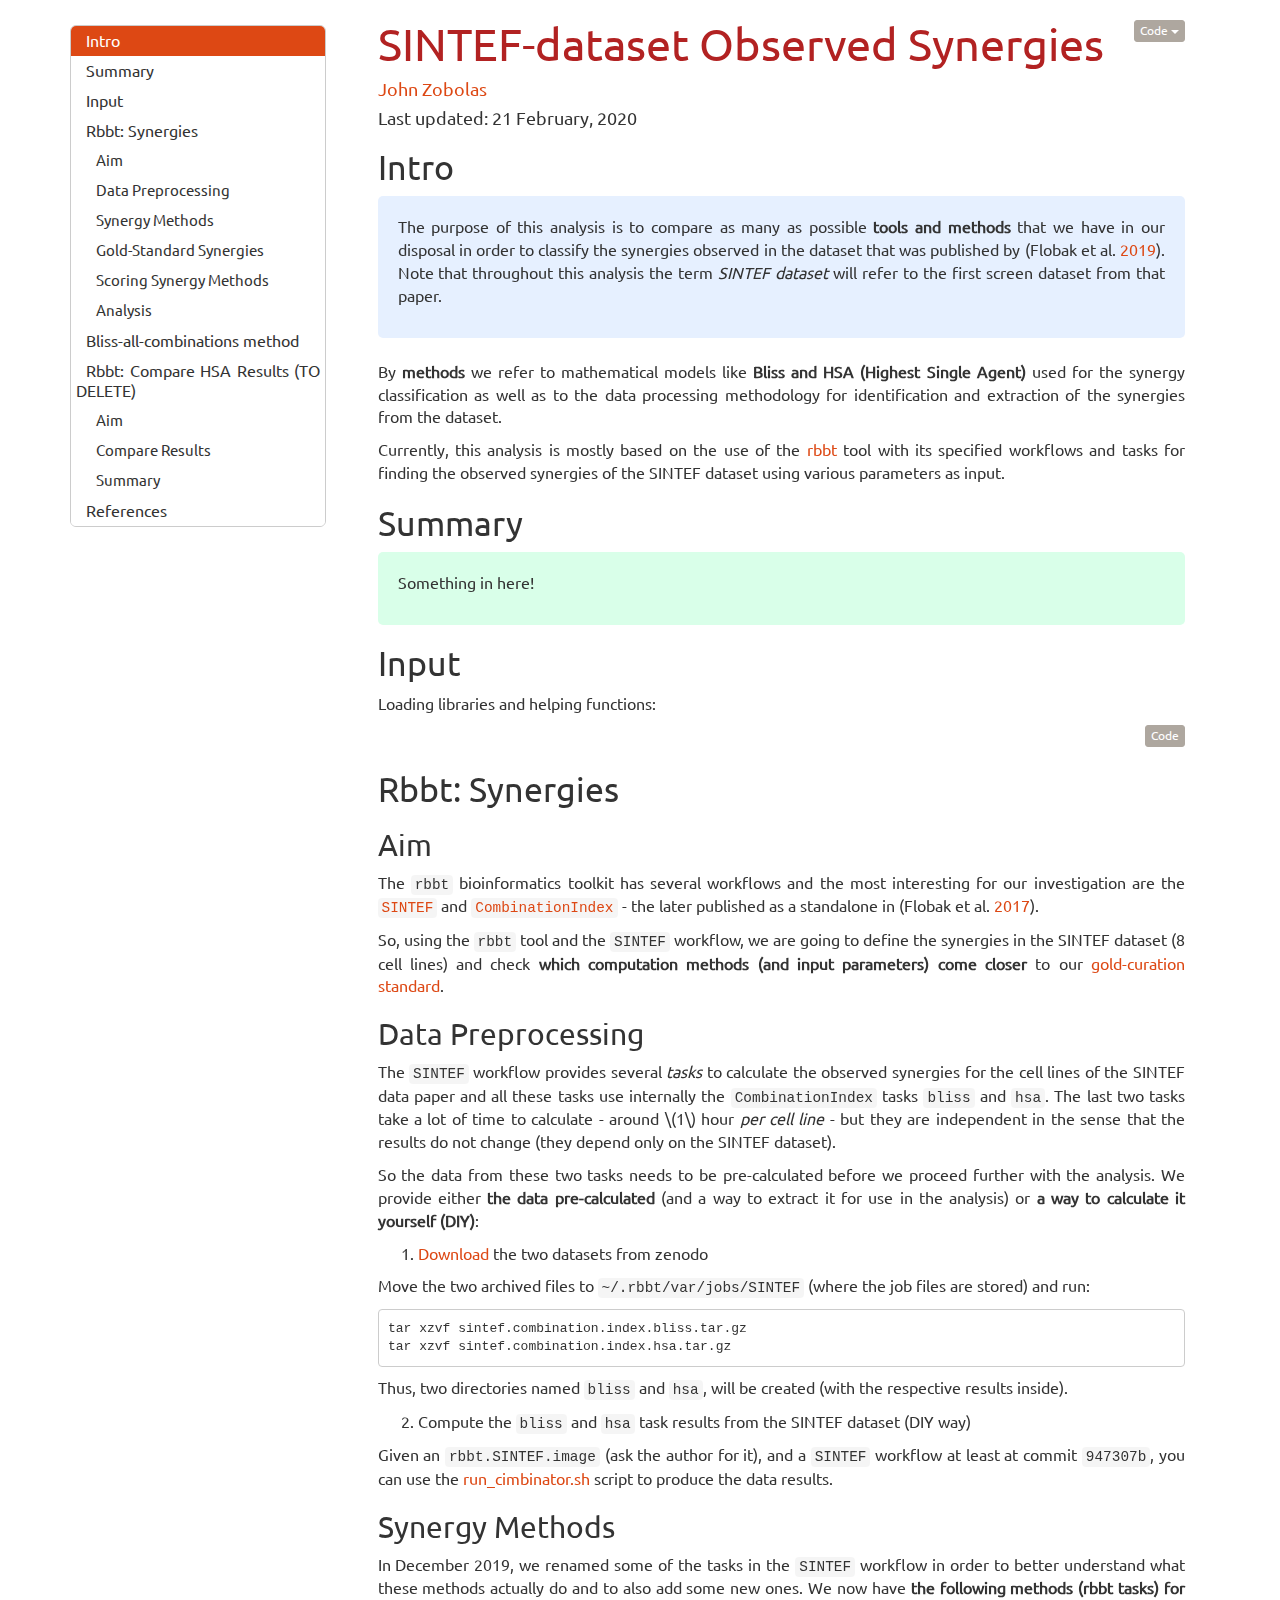
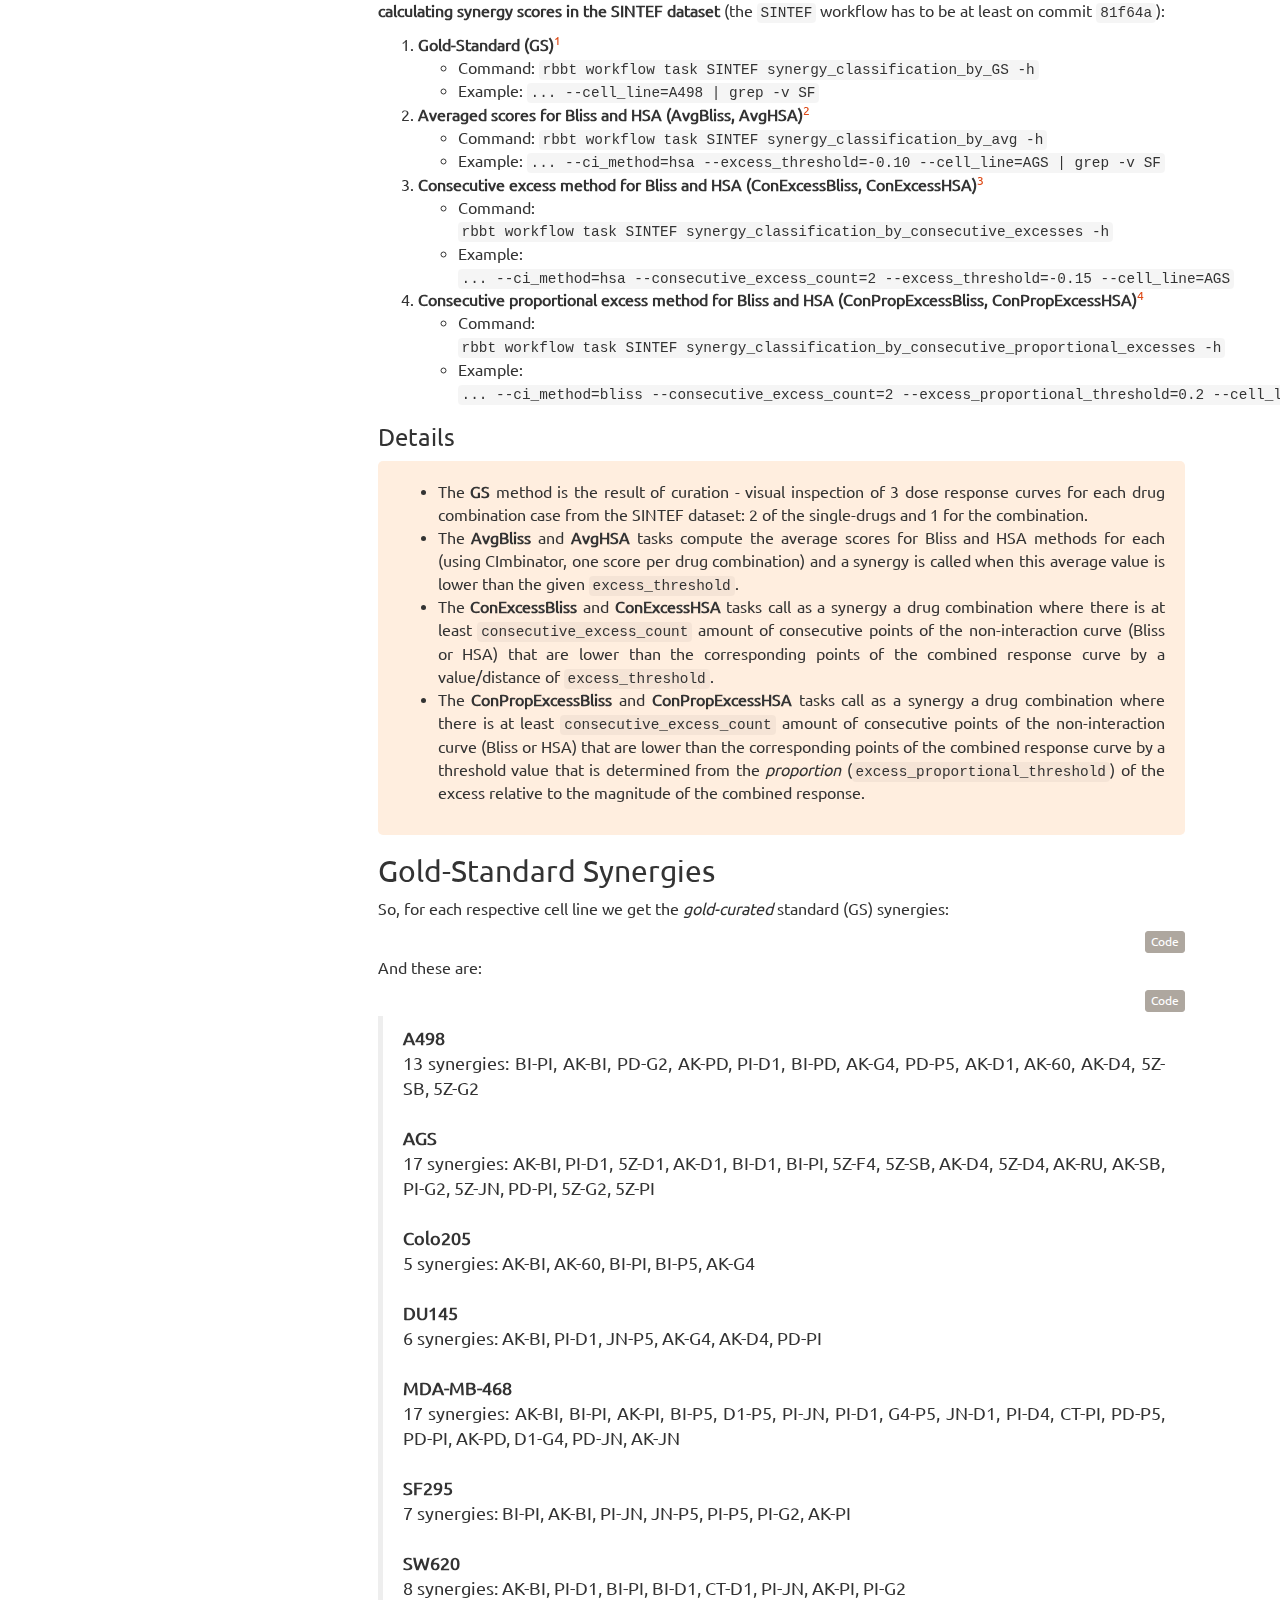
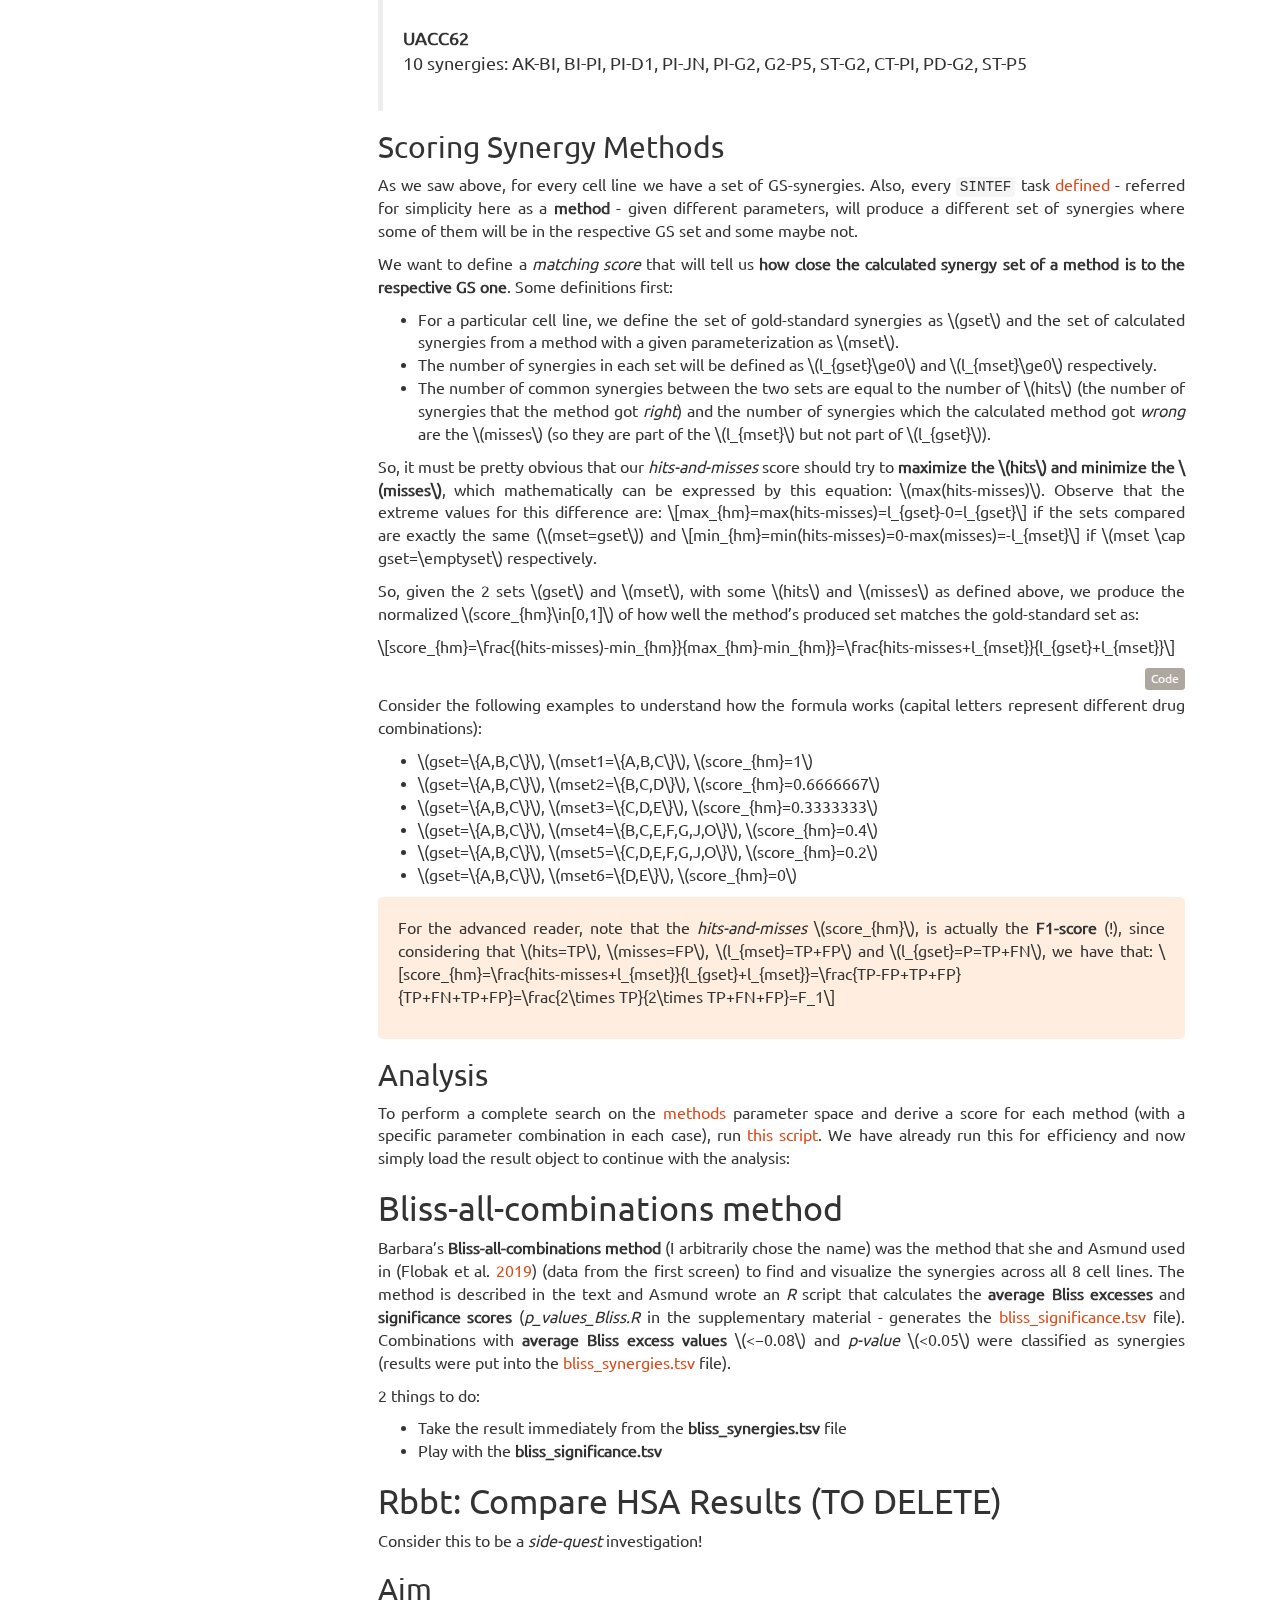
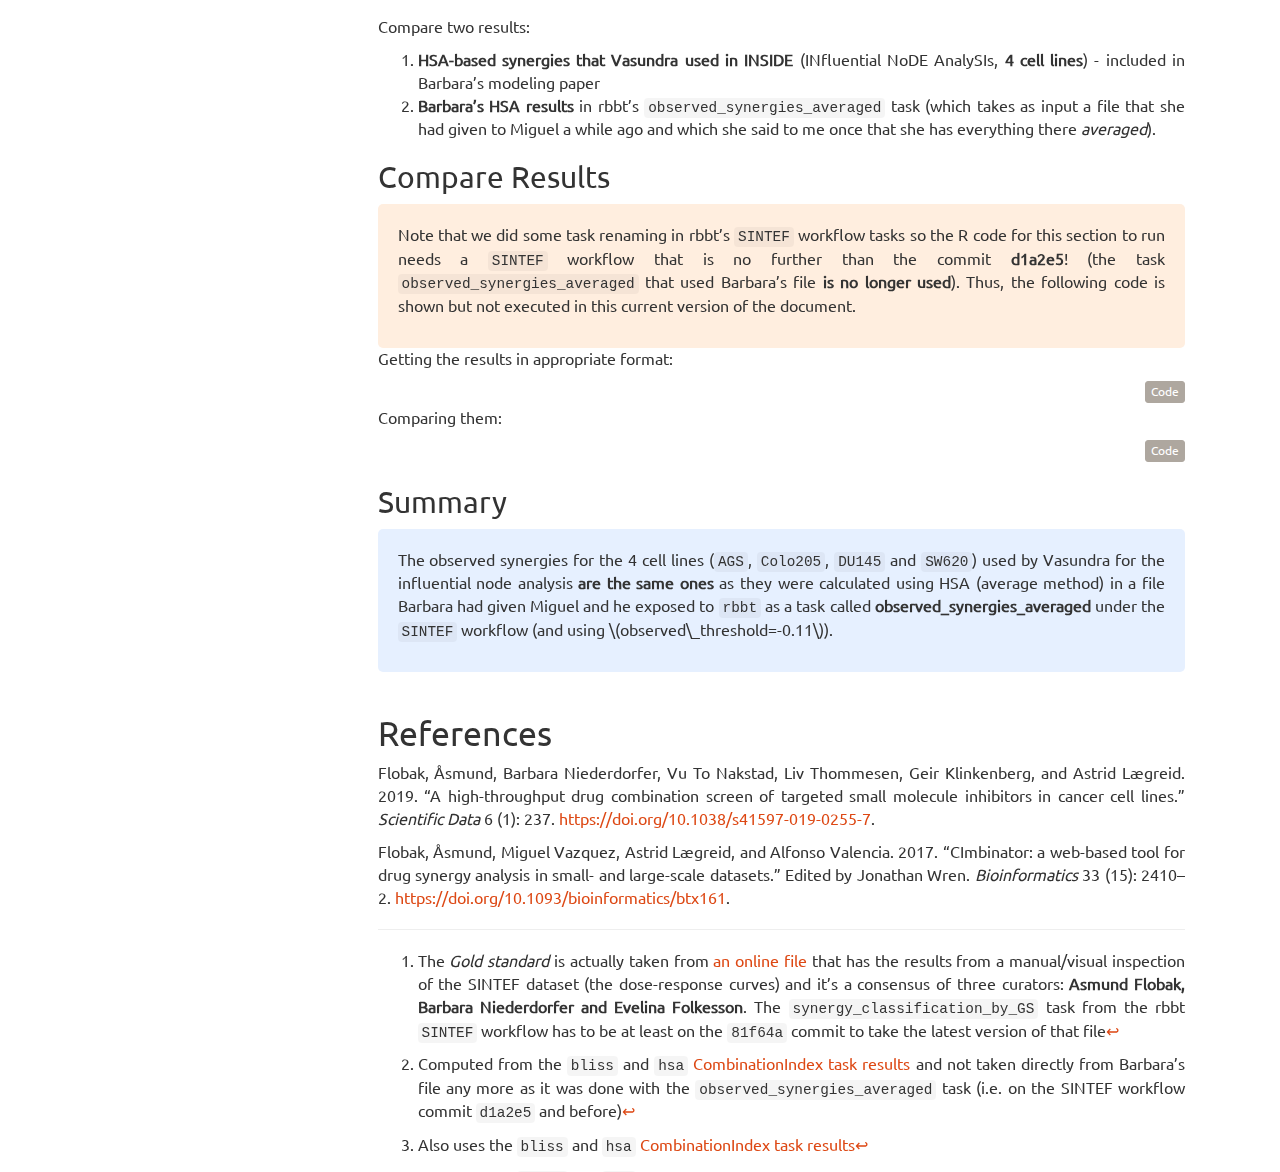
==== docs/index.html @ 2f4eddb8 "rename file" ====
<!DOCTYPE html>

<html>

<head>

<meta charset="utf-8" />
<meta name="generator" content="pandoc" />
<meta http-equiv="X-UA-Compatible" content="IE=EDGE" />


<meta name="author" content="John Zobolas" />


<title>SINTEF-dataset Observed Synergies</title>

<script>/*! jQuery v1.11.3 | (c) 2005, 2015 jQuery Foundation, Inc. | jquery.org/license */
!function(a,b){"object"==typeof module&&"object"==typeof module.exports?module.exports=a.document?b(a,!0):function(a){if(!a.document)throw new Error("jQuery requires a window with a document");return b(a)}:b(a)}("undefined"!=typeof window?window:this,function(a,b){var c=[],d=c.slice,e=c.concat,f=c.push,g=c.indexOf,h={},i=h.toString,j=h.hasOwnProperty,k={},l="1.11.3",m=function(a,b){return new m.fn.init(a,b)},n=/^[\s\uFEFF\xA0]+|[\s\uFEFF\xA0]+$/g,o=/^-ms-/,p=/-([\da-z])/gi,q=function(a,b){return b.toUpperCase()};m.fn=m.prototype={jquery:l,constructor:m,selector:"",length:0,toArray:function(){return d.call(this)},get:function(a){return null!=a?0>a?this[a+this.length]:this[a]:d.call(this)},pushStack:function(a){var b=m.merge(this.constructor(),a);return b.prevObject=this,b.context=this.context,b},each:function(a,b){return m.each(this,a,b)},map:function(a){return this.pushStack(m.map(this,function(b,c){return a.call(b,c,b)}))},slice:function(){return this.pushStack(d.apply(this,arguments))},first:function(){return this.eq(0)},last:function(){return this.eq(-1)},eq:function(a){var b=this.length,c=+a+(0>a?b:0);return this.pushStack(c>=0&&b>c?[this[c]]:[])},end:function(){return this.prevObject||this.constructor(null)},push:f,sort:c.sort,splice:c.splice},m.extend=m.fn.extend=function(){var a,b,c,d,e,f,g=arguments[0]||{},h=1,i=arguments.length,j=!1;for("boolean"==typeof g&&(j=g,g=arguments[h]||{},h++),"object"==typeof g||m.isFunction(g)||(g={}),h===i&&(g=this,h--);i>h;h++)if(null!=(e=arguments[h]))for(d in e)a=g[d],c=e[d],g!==c&&(j&&c&&(m.isPlainObject(c)||(b=m.isArray(c)))?(b?(b=!1,f=a&&m.isArray(a)?a:[]):f=a&&m.isPlainObject(a)?a:{},g[d]=m.extend(j,f,c)):void 0!==c&&(g[d]=c));return g},m.extend({expando:"jQuery"+(l+Math.random()).replace(/\D/g,""),isReady:!0,error:function(a){throw new Error(a)},noop:function(){},isFunction:function(a){return"function"===m.type(a)},isArray:Array.isArray||function(a){return"array"===m.type(a)},isWindow:function(a){return null!=a&&a==a.window},isNumeric:function(a){return!m.isArray(a)&&a-parseFloat(a)+1>=0},isEmptyObject:function(a){var b;for(b in a)return!1;return!0},isPlainObject:function(a){var b;if(!a||"object"!==m.type(a)||a.nodeType||m.isWindow(a))return!1;try{if(a.constructor&&!j.call(a,"constructor")&&!j.call(a.constructor.prototype,"isPrototypeOf"))return!1}catch(c){return!1}if(k.ownLast)for(b in a)return j.call(a,b);for(b in a);return void 0===b||j.call(a,b)},type:function(a){return null==a?a+"":"object"==typeof a||"function"==typeof a?h[i.call(a)]||"object":typeof a},globalEval:function(b){b&&m.trim(b)&&(a.execScript||function(b){a.eval.call(a,b)})(b)},camelCase:function(a){return a.replace(o,"ms-").replace(p,q)},nodeName:function(a,b){return a.nodeName&&a.nodeName.toLowerCase()===b.toLowerCase()},each:function(a,b,c){var d,e=0,f=a.length,g=r(a);if(c){if(g){for(;f>e;e++)if(d=b.apply(a[e],c),d===!1)break}else for(e in a)if(d=b.apply(a[e],c),d===!1)break}else if(g){for(;f>e;e++)if(d=b.call(a[e],e,a[e]),d===!1)break}else for(e in a)if(d=b.call(a[e],e,a[e]),d===!1)break;return a},trim:function(a){return null==a?"":(a+"").replace(n,"")},makeArray:function(a,b){var c=b||[];return null!=a&&(r(Object(a))?m.merge(c,"string"==typeof a?[a]:a):f.call(c,a)),c},inArray:function(a,b,c){var d;if(b){if(g)return g.call(b,a,c);for(d=b.length,c=c?0>c?Math.max(0,d+c):c:0;d>c;c++)if(c in b&&b[c]===a)return c}return-1},merge:function(a,b){var c=+b.length,d=0,e=a.length;while(c>d)a[e++]=b[d++];if(c!==c)while(void 0!==b[d])a[e++]=b[d++];return a.length=e,a},grep:function(a,b,c){for(var d,e=[],f=0,g=a.length,h=!c;g>f;f++)d=!b(a[f],f),d!==h&&e.push(a[f]);return e},map:function(a,b,c){var d,f=0,g=a.length,h=r(a),i=[];if(h)for(;g>f;f++)d=b(a[f],f,c),null!=d&&i.push(d);else for(f in a)d=b(a[f],f,c),null!=d&&i.push(d);return e.apply([],i)},guid:1,proxy:function(a,b){var c,e,f;return"string"==typeof b&&(f=a[b],b=a,a=f),m.isFunction(a)?(c=d.call(arguments,2),e=function(){return a.apply(b||this,c.concat(d.call(arguments)))},e.guid=a.guid=a.guid||m.guid++,e):void 0},now:function(){return+new Date},support:k}),m.each("Boolean Number String Function Array Date RegExp Object Error".split(" "),function(a,b){h["[object "+b+"]"]=b.toLowerCase()});function r(a){var b="length"in a&&a.length,c=m.type(a);return"function"===c||m.isWindow(a)?!1:1===a.nodeType&&b?!0:"array"===c||0===b||"number"==typeof b&&b>0&&b-1 in a}var s=function(a){var b,c,d,e,f,g,h,i,j,k,l,m,n,o,p,q,r,s,t,u="sizzle"+1*new Date,v=a.document,w=0,x=0,y=ha(),z=ha(),A=ha(),B=function(a,b){return a===b&&(l=!0),0},C=1<<31,D={}.hasOwnProperty,E=[],F=E.pop,G=E.push,H=E.push,I=E.slice,J=function(a,b){for(var c=0,d=a.length;d>c;c++)if(a[c]===b)return c;return-1},K="checked|selected|async|autofocus|autoplay|controls|defer|disabled|hidden|ismap|loop|multiple|open|readonly|required|scoped",L="[\\x20\\t\\r\\n\\f]",M="(?:\\\\.|[\\w-]|[^\\x00-\\xa0])+",N=M.replace("w","w#"),O="\\["+L+"*("+M+")(?:"+L+"*([*^$|!~]?=)"+L+"*(?:'((?:\\\\.|[^\\\\'])*)'|\"((?:\\\\.|[^\\\\\"])*)\"|("+N+"))|)"+L+"*\\]",P=":("+M+")(?:\\((('((?:\\\\.|[^\\\\'])*)'|\"((?:\\\\.|[^\\\\\"])*)\")|((?:\\\\.|[^\\\\()[\\]]|"+O+")*)|.*)\\)|)",Q=new RegExp(L+"+","g"),R=new RegExp("^"+L+"+|((?:^|[^\\\\])(?:\\\\.)*)"+L+"+$","g"),S=new RegExp("^"+L+"*,"+L+"*"),T=new RegExp("^"+L+"*([>+~]|"+L+")"+L+"*"),U=new RegExp("="+L+"*([^\\]'\"]*?)"+L+"*\\]","g"),V=new RegExp(P),W=new RegExp("^"+N+"$"),X={ID:new RegExp("^#("+M+")"),CLASS:new RegExp("^\\.("+M+")"),TAG:new RegExp("^("+M.replace("w","w*")+")"),ATTR:new RegExp("^"+O),PSEUDO:new RegExp("^"+P),CHILD:new RegExp("^:(only|first|last|nth|nth-last)-(child|of-type)(?:\\("+L+"*(even|odd|(([+-]|)(\\d*)n|)"+L+"*(?:([+-]|)"+L+"*(\\d+)|))"+L+"*\\)|)","i"),bool:new RegExp("^(?:"+K+")$","i"),needsContext:new RegExp("^"+L+"*[>+~]|:(even|odd|eq|gt|lt|nth|first|last)(?:\\("+L+"*((?:-\\d)?\\d*)"+L+"*\\)|)(?=[^-]|$)","i")},Y=/^(?:input|select|textarea|button)$/i,Z=/^h\d$/i,$=/^[^{]+\{\s*\[native \w/,_=/^(?:#([\w-]+)|(\w+)|\.([\w-]+))$/,aa=/[+~]/,ba=/'|\\/g,ca=new RegExp("\\\\([\\da-f]{1,6}"+L+"?|("+L+")|.)","ig"),da=function(a,b,c){var d="0x"+b-65536;return d!==d||c?b:0>d?String.fromCharCode(d+65536):String.fromCharCode(d>>10|55296,1023&d|56320)},ea=function(){m()};try{H.apply(E=I.call(v.childNodes),v.childNodes),E[v.childNodes.length].nodeType}catch(fa){H={apply:E.length?function(a,b){G.apply(a,I.call(b))}:function(a,b){var c=a.length,d=0;while(a[c++]=b[d++]);a.length=c-1}}}function ga(a,b,d,e){var f,h,j,k,l,o,r,s,w,x;if((b?b.ownerDocument||b:v)!==n&&m(b),b=b||n,d=d||[],k=b.nodeType,"string"!=typeof a||!a||1!==k&&9!==k&&11!==k)return d;if(!e&&p){if(11!==k&&(f=_.exec(a)))if(j=f[1]){if(9===k){if(h=b.getElementById(j),!h||!h.parentNode)return d;if(h.id===j)return d.push(h),d}else if(b.ownerDocument&&(h=b.ownerDocument.getElementById(j))&&t(b,h)&&h.id===j)return d.push(h),d}else{if(f[2])return H.apply(d,b.getElementsByTagName(a)),d;if((j=f[3])&&c.getElementsByClassName)return H.apply(d,b.getElementsByClassName(j)),d}if(c.qsa&&(!q||!q.test(a))){if(s=r=u,w=b,x=1!==k&&a,1===k&&"object"!==b.nodeName.toLowerCase()){o=g(a),(r=b.getAttribute("id"))?s=r.replace(ba,"\\$&"):b.setAttribute("id",s),s="[id='"+s+"'] ",l=o.length;while(l--)o[l]=s+ra(o[l]);w=aa.test(a)&&pa(b.parentNode)||b,x=o.join(",")}if(x)try{return H.apply(d,w.querySelectorAll(x)),d}catch(y){}finally{r||b.removeAttribute("id")}}}return i(a.replace(R,"$1"),b,d,e)}function ha(){var a=[];function b(c,e){return a.push(c+" ")>d.cacheLength&&delete b[a.shift()],b[c+" "]=e}return b}function ia(a){return a[u]=!0,a}function ja(a){var b=n.createElement("div");try{return!!a(b)}catch(c){return!1}finally{b.parentNode&&b.parentNode.removeChild(b),b=null}}function ka(a,b){var c=a.split("|"),e=a.length;while(e--)d.attrHandle[c[e]]=b}function la(a,b){var c=b&&a,d=c&&1===a.nodeType&&1===b.nodeType&&(~b.sourceIndex||C)-(~a.sourceIndex||C);if(d)return d;if(c)while(c=c.nextSibling)if(c===b)return-1;return a?1:-1}function ma(a){return function(b){var c=b.nodeName.toLowerCase();return"input"===c&&b.type===a}}function na(a){return function(b){var c=b.nodeName.toLowerCase();return("input"===c||"button"===c)&&b.type===a}}function oa(a){return ia(function(b){return b=+b,ia(function(c,d){var e,f=a([],c.length,b),g=f.length;while(g--)c[e=f[g]]&&(c[e]=!(d[e]=c[e]))})})}function pa(a){return a&&"undefined"!=typeof a.getElementsByTagName&&a}c=ga.support={},f=ga.isXML=function(a){var b=a&&(a.ownerDocument||a).documentElement;return b?"HTML"!==b.nodeName:!1},m=ga.setDocument=function(a){var b,e,g=a?a.ownerDocument||a:v;return g!==n&&9===g.nodeType&&g.documentElement?(n=g,o=g.documentElement,e=g.defaultView,e&&e!==e.top&&(e.addEventListener?e.addEventListener("unload",ea,!1):e.attachEvent&&e.attachEvent("onunload",ea)),p=!f(g),c.attributes=ja(function(a){return a.className="i",!a.getAttribute("className")}),c.getElementsByTagName=ja(function(a){return a.appendChild(g.createComment("")),!a.getElementsByTagName("*").length}),c.getElementsByClassName=$.test(g.getElementsByClassName),c.getById=ja(function(a){return o.appendChild(a).id=u,!g.getElementsByName||!g.getElementsByName(u).length}),c.getById?(d.find.ID=function(a,b){if("undefined"!=typeof b.getElementById&&p){var c=b.getElementById(a);return c&&c.parentNode?[c]:[]}},d.filter.ID=function(a){var b=a.replace(ca,da);return function(a){return a.getAttribute("id")===b}}):(delete d.find.ID,d.filter.ID=function(a){var b=a.replace(ca,da);return function(a){var c="undefined"!=typeof a.getAttributeNode&&a.getAttributeNode("id");return c&&c.value===b}}),d.find.TAG=c.getElementsByTagName?function(a,b){return"undefined"!=typeof b.getElementsByTagName?b.getElementsByTagName(a):c.qsa?b.querySelectorAll(a):void 0}:function(a,b){var c,d=[],e=0,f=b.getElementsByTagName(a);if("*"===a){while(c=f[e++])1===c.nodeType&&d.push(c);return d}return f},d.find.CLASS=c.getElementsByClassName&&function(a,b){return p?b.getElementsByClassName(a):void 0},r=[],q=[],(c.qsa=$.test(g.querySelectorAll))&&(ja(function(a){o.appendChild(a).innerHTML="<a id='"+u+"'></a><select id='"+u+"-\f]' msallowcapture=''><option selected=''></option></select>",a.querySelectorAll("[msallowcapture^='']").length&&q.push("[*^$]="+L+"*(?:''|\"\")"),a.querySelectorAll("[selected]").length||q.push("\\["+L+"*(?:value|"+K+")"),a.querySelectorAll("[id~="+u+"-]").length||q.push("~="),a.querySelectorAll(":checked").length||q.push(":checked"),a.querySelectorAll("a#"+u+"+*").length||q.push(".#.+[+~]")}),ja(function(a){var b=g.createElement("input");b.setAttribute("type","hidden"),a.appendChild(b).setAttribute("name","D"),a.querySelectorAll("[name=d]").length&&q.push("name"+L+"*[*^$|!~]?="),a.querySelectorAll(":enabled").length||q.push(":enabled",":disabled"),a.querySelectorAll("*,:x"),q.push(",.*:")})),(c.matchesSelector=$.test(s=o.matches||o.webkitMatchesSelector||o.mozMatchesSelector||o.oMatchesSelector||o.msMatchesSelector))&&ja(function(a){c.disconnectedMatch=s.call(a,"div"),s.call(a,"[s!='']:x"),r.push("!=",P)}),q=q.length&&new RegExp(q.join("|")),r=r.length&&new RegExp(r.join("|")),b=$.test(o.compareDocumentPosition),t=b||$.test(o.contains)?function(a,b){var c=9===a.nodeType?a.documentElement:a,d=b&&b.parentNode;return a===d||!(!d||1!==d.nodeType||!(c.contains?c.contains(d):a.compareDocumentPosition&&16&a.compareDocumentPosition(d)))}:function(a,b){if(b)while(b=b.parentNode)if(b===a)return!0;return!1},B=b?function(a,b){if(a===b)return l=!0,0;var d=!a.compareDocumentPosition-!b.compareDocumentPosition;return d?d:(d=(a.ownerDocument||a)===(b.ownerDocument||b)?a.compareDocumentPosition(b):1,1&d||!c.sortDetached&&b.compareDocumentPosition(a)===d?a===g||a.ownerDocument===v&&t(v,a)?-1:b===g||b.ownerDocument===v&&t(v,b)?1:k?J(k,a)-J(k,b):0:4&d?-1:1)}:function(a,b){if(a===b)return l=!0,0;var c,d=0,e=a.parentNode,f=b.parentNode,h=[a],i=[b];if(!e||!f)return a===g?-1:b===g?1:e?-1:f?1:k?J(k,a)-J(k,b):0;if(e===f)return la(a,b);c=a;while(c=c.parentNode)h.unshift(c);c=b;while(c=c.parentNode)i.unshift(c);while(h[d]===i[d])d++;return d?la(h[d],i[d]):h[d]===v?-1:i[d]===v?1:0},g):n},ga.matches=function(a,b){return ga(a,null,null,b)},ga.matchesSelector=function(a,b){if((a.ownerDocument||a)!==n&&m(a),b=b.replace(U,"='$1']"),!(!c.matchesSelector||!p||r&&r.test(b)||q&&q.test(b)))try{var d=s.call(a,b);if(d||c.disconnectedMatch||a.document&&11!==a.document.nodeType)return d}catch(e){}return ga(b,n,null,[a]).length>0},ga.contains=function(a,b){return(a.ownerDocument||a)!==n&&m(a),t(a,b)},ga.attr=function(a,b){(a.ownerDocument||a)!==n&&m(a);var e=d.attrHandle[b.toLowerCase()],f=e&&D.call(d.attrHandle,b.toLowerCase())?e(a,b,!p):void 0;return void 0!==f?f:c.attributes||!p?a.getAttribute(b):(f=a.getAttributeNode(b))&&f.specified?f.value:null},ga.error=function(a){throw new Error("Syntax error, unrecognized expression: "+a)},ga.uniqueSort=function(a){var b,d=[],e=0,f=0;if(l=!c.detectDuplicates,k=!c.sortStable&&a.slice(0),a.sort(B),l){while(b=a[f++])b===a[f]&&(e=d.push(f));while(e--)a.splice(d[e],1)}return k=null,a},e=ga.getText=function(a){var b,c="",d=0,f=a.nodeType;if(f){if(1===f||9===f||11===f){if("string"==typeof a.textContent)return a.textContent;for(a=a.firstChild;a;a=a.nextSibling)c+=e(a)}else if(3===f||4===f)return a.nodeValue}else while(b=a[d++])c+=e(b);return c},d=ga.selectors={cacheLength:50,createPseudo:ia,match:X,attrHandle:{},find:{},relative:{">":{dir:"parentNode",first:!0}," ":{dir:"parentNode"},"+":{dir:"previousSibling",first:!0},"~":{dir:"previousSibling"}},preFilter:{ATTR:function(a){return a[1]=a[1].replace(ca,da),a[3]=(a[3]||a[4]||a[5]||"").replace(ca,da),"~="===a[2]&&(a[3]=" "+a[3]+" "),a.slice(0,4)},CHILD:function(a){return a[1]=a[1].toLowerCase(),"nth"===a[1].slice(0,3)?(a[3]||ga.error(a[0]),a[4]=+(a[4]?a[5]+(a[6]||1):2*("even"===a[3]||"odd"===a[3])),a[5]=+(a[7]+a[8]||"odd"===a[3])):a[3]&&ga.error(a[0]),a},PSEUDO:function(a){var b,c=!a[6]&&a[2];return X.CHILD.test(a[0])?null:(a[3]?a[2]=a[4]||a[5]||"":c&&V.test(c)&&(b=g(c,!0))&&(b=c.indexOf(")",c.length-b)-c.length)&&(a[0]=a[0].slice(0,b),a[2]=c.slice(0,b)),a.slice(0,3))}},filter:{TAG:function(a){var b=a.replace(ca,da).toLowerCase();return"*"===a?function(){return!0}:function(a){return a.nodeName&&a.nodeName.toLowerCase()===b}},CLASS:function(a){var b=y[a+" "];return b||(b=new RegExp("(^|"+L+")"+a+"("+L+"|$)"))&&y(a,function(a){return b.test("string"==typeof a.className&&a.className||"undefined"!=typeof a.getAttribute&&a.getAttribute("class")||"")})},ATTR:function(a,b,c){return function(d){var e=ga.attr(d,a);return null==e?"!="===b:b?(e+="","="===b?e===c:"!="===b?e!==c:"^="===b?c&&0===e.indexOf(c):"*="===b?c&&e.indexOf(c)>-1:"$="===b?c&&e.slice(-c.length)===c:"~="===b?(" "+e.replace(Q," ")+" ").indexOf(c)>-1:"|="===b?e===c||e.slice(0,c.length+1)===c+"-":!1):!0}},CHILD:function(a,b,c,d,e){var f="nth"!==a.slice(0,3),g="last"!==a.slice(-4),h="of-type"===b;return 1===d&&0===e?function(a){return!!a.parentNode}:function(b,c,i){var j,k,l,m,n,o,p=f!==g?"nextSibling":"previousSibling",q=b.parentNode,r=h&&b.nodeName.toLowerCase(),s=!i&&!h;if(q){if(f){while(p){l=b;while(l=l[p])if(h?l.nodeName.toLowerCase()===r:1===l.nodeType)return!1;o=p="only"===a&&!o&&"nextSibling"}return!0}if(o=[g?q.firstChild:q.lastChild],g&&s){k=q[u]||(q[u]={}),j=k[a]||[],n=j[0]===w&&j[1],m=j[0]===w&&j[2],l=n&&q.childNodes[n];while(l=++n&&l&&l[p]||(m=n=0)||o.pop())if(1===l.nodeType&&++m&&l===b){k[a]=[w,n,m];break}}else if(s&&(j=(b[u]||(b[u]={}))[a])&&j[0]===w)m=j[1];else while(l=++n&&l&&l[p]||(m=n=0)||o.pop())if((h?l.nodeName.toLowerCase()===r:1===l.nodeType)&&++m&&(s&&((l[u]||(l[u]={}))[a]=[w,m]),l===b))break;return m-=e,m===d||m%d===0&&m/d>=0}}},PSEUDO:function(a,b){var c,e=d.pseudos[a]||d.setFilters[a.toLowerCase()]||ga.error("unsupported pseudo: "+a);return e[u]?e(b):e.length>1?(c=[a,a,"",b],d.setFilters.hasOwnProperty(a.toLowerCase())?ia(function(a,c){var d,f=e(a,b),g=f.length;while(g--)d=J(a,f[g]),a[d]=!(c[d]=f[g])}):function(a){return e(a,0,c)}):e}},pseudos:{not:ia(function(a){var b=[],c=[],d=h(a.replace(R,"$1"));return d[u]?ia(function(a,b,c,e){var f,g=d(a,null,e,[]),h=a.length;while(h--)(f=g[h])&&(a[h]=!(b[h]=f))}):function(a,e,f){return b[0]=a,d(b,null,f,c),b[0]=null,!c.pop()}}),has:ia(function(a){return function(b){return ga(a,b).length>0}}),contains:ia(function(a){return a=a.replace(ca,da),function(b){return(b.textContent||b.innerText||e(b)).indexOf(a)>-1}}),lang:ia(function(a){return W.test(a||"")||ga.error("unsupported lang: "+a),a=a.replace(ca,da).toLowerCase(),function(b){var c;do if(c=p?b.lang:b.getAttribute("xml:lang")||b.getAttribute("lang"))return c=c.toLowerCase(),c===a||0===c.indexOf(a+"-");while((b=b.parentNode)&&1===b.nodeType);return!1}}),target:function(b){var c=a.location&&a.location.hash;return c&&c.slice(1)===b.id},root:function(a){return a===o},focus:function(a){return a===n.activeElement&&(!n.hasFocus||n.hasFocus())&&!!(a.type||a.href||~a.tabIndex)},enabled:function(a){return a.disabled===!1},disabled:function(a){return a.disabled===!0},checked:function(a){var b=a.nodeName.toLowerCase();return"input"===b&&!!a.checked||"option"===b&&!!a.selected},selected:function(a){return a.parentNode&&a.parentNode.selectedIndex,a.selected===!0},empty:function(a){for(a=a.firstChild;a;a=a.nextSibling)if(a.nodeType<6)return!1;return!0},parent:function(a){return!d.pseudos.empty(a)},header:function(a){return Z.test(a.nodeName)},input:function(a){return Y.test(a.nodeName)},button:function(a){var b=a.nodeName.toLowerCase();return"input"===b&&"button"===a.type||"button"===b},text:function(a){var b;return"input"===a.nodeName.toLowerCase()&&"text"===a.type&&(null==(b=a.getAttribute("type"))||"text"===b.toLowerCase())},first:oa(function(){return[0]}),last:oa(function(a,b){return[b-1]}),eq:oa(function(a,b,c){return[0>c?c+b:c]}),even:oa(function(a,b){for(var c=0;b>c;c+=2)a.push(c);return a}),odd:oa(function(a,b){for(var c=1;b>c;c+=2)a.push(c);return a}),lt:oa(function(a,b,c){for(var d=0>c?c+b:c;--d>=0;)a.push(d);return a}),gt:oa(function(a,b,c){for(var d=0>c?c+b:c;++d<b;)a.push(d);return a})}},d.pseudos.nth=d.pseudos.eq;for(b in{radio:!0,checkbox:!0,file:!0,password:!0,image:!0})d.pseudos[b]=ma(b);for(b in{submit:!0,reset:!0})d.pseudos[b]=na(b);function qa(){}qa.prototype=d.filters=d.pseudos,d.setFilters=new qa,g=ga.tokenize=function(a,b){var c,e,f,g,h,i,j,k=z[a+" "];if(k)return b?0:k.slice(0);h=a,i=[],j=d.preFilter;while(h){(!c||(e=S.exec(h)))&&(e&&(h=h.slice(e[0].length)||h),i.push(f=[])),c=!1,(e=T.exec(h))&&(c=e.shift(),f.push({value:c,type:e[0].replace(R," ")}),h=h.slice(c.length));for(g in d.filter)!(e=X[g].exec(h))||j[g]&&!(e=j[g](e))||(c=e.shift(),f.push({value:c,type:g,matches:e}),h=h.slice(c.length));if(!c)break}return b?h.length:h?ga.error(a):z(a,i).slice(0)};function ra(a){for(var b=0,c=a.length,d="";c>b;b++)d+=a[b].value;return d}function sa(a,b,c){var d=b.dir,e=c&&"parentNode"===d,f=x++;return b.first?function(b,c,f){while(b=b[d])if(1===b.nodeType||e)return a(b,c,f)}:function(b,c,g){var h,i,j=[w,f];if(g){while(b=b[d])if((1===b.nodeType||e)&&a(b,c,g))return!0}else while(b=b[d])if(1===b.nodeType||e){if(i=b[u]||(b[u]={}),(h=i[d])&&h[0]===w&&h[1]===f)return j[2]=h[2];if(i[d]=j,j[2]=a(b,c,g))return!0}}}function ta(a){return a.length>1?function(b,c,d){var e=a.length;while(e--)if(!a[e](b,c,d))return!1;return!0}:a[0]}function ua(a,b,c){for(var d=0,e=b.length;e>d;d++)ga(a,b[d],c);return c}function va(a,b,c,d,e){for(var f,g=[],h=0,i=a.length,j=null!=b;i>h;h++)(f=a[h])&&(!c||c(f,d,e))&&(g.push(f),j&&b.push(h));return g}function wa(a,b,c,d,e,f){return d&&!d[u]&&(d=wa(d)),e&&!e[u]&&(e=wa(e,f)),ia(function(f,g,h,i){var j,k,l,m=[],n=[],o=g.length,p=f||ua(b||"*",h.nodeType?[h]:h,[]),q=!a||!f&&b?p:va(p,m,a,h,i),r=c?e||(f?a:o||d)?[]:g:q;if(c&&c(q,r,h,i),d){j=va(r,n),d(j,[],h,i),k=j.length;while(k--)(l=j[k])&&(r[n[k]]=!(q[n[k]]=l))}if(f){if(e||a){if(e){j=[],k=r.length;while(k--)(l=r[k])&&j.push(q[k]=l);e(null,r=[],j,i)}k=r.length;while(k--)(l=r[k])&&(j=e?J(f,l):m[k])>-1&&(f[j]=!(g[j]=l))}}else r=va(r===g?r.splice(o,r.length):r),e?e(null,g,r,i):H.apply(g,r)})}function xa(a){for(var b,c,e,f=a.length,g=d.relative[a[0].type],h=g||d.relative[" "],i=g?1:0,k=sa(function(a){return a===b},h,!0),l=sa(function(a){return J(b,a)>-1},h,!0),m=[function(a,c,d){var e=!g&&(d||c!==j)||((b=c).nodeType?k(a,c,d):l(a,c,d));return b=null,e}];f>i;i++)if(c=d.relative[a[i].type])m=[sa(ta(m),c)];else{if(c=d.filter[a[i].type].apply(null,a[i].matches),c[u]){for(e=++i;f>e;e++)if(d.relative[a[e].type])break;return wa(i>1&&ta(m),i>1&&ra(a.slice(0,i-1).concat({value:" "===a[i-2].type?"*":""})).replace(R,"$1"),c,e>i&&xa(a.slice(i,e)),f>e&&xa(a=a.slice(e)),f>e&&ra(a))}m.push(c)}return ta(m)}function ya(a,b){var c=b.length>0,e=a.length>0,f=function(f,g,h,i,k){var l,m,o,p=0,q="0",r=f&&[],s=[],t=j,u=f||e&&d.find.TAG("*",k),v=w+=null==t?1:Math.random()||.1,x=u.length;for(k&&(j=g!==n&&g);q!==x&&null!=(l=u[q]);q++){if(e&&l){m=0;while(o=a[m++])if(o(l,g,h)){i.push(l);break}k&&(w=v)}c&&((l=!o&&l)&&p--,f&&r.push(l))}if(p+=q,c&&q!==p){m=0;while(o=b[m++])o(r,s,g,h);if(f){if(p>0)while(q--)r[q]||s[q]||(s[q]=F.call(i));s=va(s)}H.apply(i,s),k&&!f&&s.length>0&&p+b.length>1&&ga.uniqueSort(i)}return k&&(w=v,j=t),r};return c?ia(f):f}return h=ga.compile=function(a,b){var c,d=[],e=[],f=A[a+" "];if(!f){b||(b=g(a)),c=b.length;while(c--)f=xa(b[c]),f[u]?d.push(f):e.push(f);f=A(a,ya(e,d)),f.selector=a}return f},i=ga.select=function(a,b,e,f){var i,j,k,l,m,n="function"==typeof a&&a,o=!f&&g(a=n.selector||a);if(e=e||[],1===o.length){if(j=o[0]=o[0].slice(0),j.length>2&&"ID"===(k=j[0]).type&&c.getById&&9===b.nodeType&&p&&d.relative[j[1].type]){if(b=(d.find.ID(k.matches[0].replace(ca,da),b)||[])[0],!b)return e;n&&(b=b.parentNode),a=a.slice(j.shift().value.length)}i=X.needsContext.test(a)?0:j.length;while(i--){if(k=j[i],d.relative[l=k.type])break;if((m=d.find[l])&&(f=m(k.matches[0].replace(ca,da),aa.test(j[0].type)&&pa(b.parentNode)||b))){if(j.splice(i,1),a=f.length&&ra(j),!a)return H.apply(e,f),e;break}}}return(n||h(a,o))(f,b,!p,e,aa.test(a)&&pa(b.parentNode)||b),e},c.sortStable=u.split("").sort(B).join("")===u,c.detectDuplicates=!!l,m(),c.sortDetached=ja(function(a){return 1&a.compareDocumentPosition(n.createElement("div"))}),ja(function(a){return a.innerHTML="<a href='#'></a>","#"===a.firstChild.getAttribute("href")})||ka("type|href|height|width",function(a,b,c){return c?void 0:a.getAttribute(b,"type"===b.toLowerCase()?1:2)}),c.attributes&&ja(function(a){return a.innerHTML="<input/>",a.firstChild.setAttribute("value",""),""===a.firstChild.getAttribute("value")})||ka("value",function(a,b,c){return c||"input"!==a.nodeName.toLowerCase()?void 0:a.defaultValue}),ja(function(a){return null==a.getAttribute("disabled")})||ka(K,function(a,b,c){var d;return c?void 0:a[b]===!0?b.toLowerCase():(d=a.getAttributeNode(b))&&d.specified?d.value:null}),ga}(a);m.find=s,m.expr=s.selectors,m.expr[":"]=m.expr.pseudos,m.unique=s.uniqueSort,m.text=s.getText,m.isXMLDoc=s.isXML,m.contains=s.contains;var t=m.expr.match.needsContext,u=/^<(\w+)\s*\/?>(?:<\/\1>|)$/,v=/^.[^:#\[\.,]*$/;function w(a,b,c){if(m.isFunction(b))return m.grep(a,function(a,d){return!!b.call(a,d,a)!==c});if(b.nodeType)return m.grep(a,function(a){return a===b!==c});if("string"==typeof b){if(v.test(b))return m.filter(b,a,c);b=m.filter(b,a)}return m.grep(a,function(a){return m.inArray(a,b)>=0!==c})}m.filter=function(a,b,c){var d=b[0];return c&&(a=":not("+a+")"),1===b.length&&1===d.nodeType?m.find.matchesSelector(d,a)?[d]:[]:m.find.matches(a,m.grep(b,function(a){return 1===a.nodeType}))},m.fn.extend({find:function(a){var b,c=[],d=this,e=d.length;if("string"!=typeof a)return this.pushStack(m(a).filter(function(){for(b=0;e>b;b++)if(m.contains(d[b],this))return!0}));for(b=0;e>b;b++)m.find(a,d[b],c);return c=this.pushStack(e>1?m.unique(c):c),c.selector=this.selector?this.selector+" "+a:a,c},filter:function(a){return this.pushStack(w(this,a||[],!1))},not:function(a){return this.pushStack(w(this,a||[],!0))},is:function(a){return!!w(this,"string"==typeof a&&t.test(a)?m(a):a||[],!1).length}});var x,y=a.document,z=/^(?:\s*(<[\w\W]+>)[^>]*|#([\w-]*))$/,A=m.fn.init=function(a,b){var c,d;if(!a)return this;if("string"==typeof a){if(c="<"===a.charAt(0)&&">"===a.charAt(a.length-1)&&a.length>=3?[null,a,null]:z.exec(a),!c||!c[1]&&b)return!b||b.jquery?(b||x).find(a):this.constructor(b).find(a);if(c[1]){if(b=b instanceof m?b[0]:b,m.merge(this,m.parseHTML(c[1],b&&b.nodeType?b.ownerDocument||b:y,!0)),u.test(c[1])&&m.isPlainObject(b))for(c in b)m.isFunction(this[c])?this[c](b[c]):this.attr(c,b[c]);return this}if(d=y.getElementById(c[2]),d&&d.parentNode){if(d.id!==c[2])return x.find(a);this.length=1,this[0]=d}return this.context=y,this.selector=a,this}return a.nodeType?(this.context=this[0]=a,this.length=1,this):m.isFunction(a)?"undefined"!=typeof x.ready?x.ready(a):a(m):(void 0!==a.selector&&(this.selector=a.selector,this.context=a.context),m.makeArray(a,this))};A.prototype=m.fn,x=m(y);var B=/^(?:parents|prev(?:Until|All))/,C={children:!0,contents:!0,next:!0,prev:!0};m.extend({dir:function(a,b,c){var d=[],e=a[b];while(e&&9!==e.nodeType&&(void 0===c||1!==e.nodeType||!m(e).is(c)))1===e.nodeType&&d.push(e),e=e[b];return d},sibling:function(a,b){for(var c=[];a;a=a.nextSibling)1===a.nodeType&&a!==b&&c.push(a);return c}}),m.fn.extend({has:function(a){var b,c=m(a,this),d=c.length;return this.filter(function(){for(b=0;d>b;b++)if(m.contains(this,c[b]))return!0})},closest:function(a,b){for(var c,d=0,e=this.length,f=[],g=t.test(a)||"string"!=typeof a?m(a,b||this.context):0;e>d;d++)for(c=this[d];c&&c!==b;c=c.parentNode)if(c.nodeType<11&&(g?g.index(c)>-1:1===c.nodeType&&m.find.matchesSelector(c,a))){f.push(c);break}return this.pushStack(f.length>1?m.unique(f):f)},index:function(a){return a?"string"==typeof a?m.inArray(this[0],m(a)):m.inArray(a.jquery?a[0]:a,this):this[0]&&this[0].parentNode?this.first().prevAll().length:-1},add:function(a,b){return this.pushStack(m.unique(m.merge(this.get(),m(a,b))))},addBack:function(a){return this.add(null==a?this.prevObject:this.prevObject.filter(a))}});function D(a,b){do a=a[b];while(a&&1!==a.nodeType);return a}m.each({parent:function(a){var b=a.parentNode;return b&&11!==b.nodeType?b:null},parents:function(a){return m.dir(a,"parentNode")},parentsUntil:function(a,b,c){return m.dir(a,"parentNode",c)},next:function(a){return D(a,"nextSibling")},prev:function(a){return D(a,"previousSibling")},nextAll:function(a){return m.dir(a,"nextSibling")},prevAll:function(a){return m.dir(a,"previousSibling")},nextUntil:function(a,b,c){return m.dir(a,"nextSibling",c)},prevUntil:function(a,b,c){return m.dir(a,"previousSibling",c)},siblings:function(a){return m.sibling((a.parentNode||{}).firstChild,a)},children:function(a){return m.sibling(a.firstChild)},contents:function(a){return m.nodeName(a,"iframe")?a.contentDocument||a.contentWindow.document:m.merge([],a.childNodes)}},function(a,b){m.fn[a]=function(c,d){var e=m.map(this,b,c);return"Until"!==a.slice(-5)&&(d=c),d&&"string"==typeof d&&(e=m.filter(d,e)),this.length>1&&(C[a]||(e=m.unique(e)),B.test(a)&&(e=e.reverse())),this.pushStack(e)}});var E=/\S+/g,F={};function G(a){var b=F[a]={};return m.each(a.match(E)||[],function(a,c){b[c]=!0}),b}m.Callbacks=function(a){a="string"==typeof a?F[a]||G(a):m.extend({},a);var b,c,d,e,f,g,h=[],i=!a.once&&[],j=function(l){for(c=a.memory&&l,d=!0,f=g||0,g=0,e=h.length,b=!0;h&&e>f;f++)if(h[f].apply(l[0],l[1])===!1&&a.stopOnFalse){c=!1;break}b=!1,h&&(i?i.length&&j(i.shift()):c?h=[]:k.disable())},k={add:function(){if(h){var d=h.length;!function f(b){m.each(b,function(b,c){var d=m.type(c);"function"===d?a.unique&&k.has(c)||h.push(c):c&&c.length&&"string"!==d&&f(c)})}(arguments),b?e=h.length:c&&(g=d,j(c))}return this},remove:function(){return h&&m.each(arguments,function(a,c){var d;while((d=m.inArray(c,h,d))>-1)h.splice(d,1),b&&(e>=d&&e--,f>=d&&f--)}),this},has:function(a){return a?m.inArray(a,h)>-1:!(!h||!h.length)},empty:function(){return h=[],e=0,this},disable:function(){return h=i=c=void 0,this},disabled:function(){return!h},lock:function(){return i=void 0,c||k.disable(),this},locked:function(){return!i},fireWith:function(a,c){return!h||d&&!i||(c=c||[],c=[a,c.slice?c.slice():c],b?i.push(c):j(c)),this},fire:function(){return k.fireWith(this,arguments),this},fired:function(){return!!d}};return k},m.extend({Deferred:function(a){var b=[["resolve","done",m.Callbacks("once memory"),"resolved"],["reject","fail",m.Callbacks("once memory"),"rejected"],["notify","progress",m.Callbacks("memory")]],c="pending",d={state:function(){return c},always:function(){return e.done(arguments).fail(arguments),this},then:function(){var a=arguments;return m.Deferred(function(c){m.each(b,function(b,f){var g=m.isFunction(a[b])&&a[b];e[f[1]](function(){var a=g&&g.apply(this,arguments);a&&m.isFunction(a.promise)?a.promise().done(c.resolve).fail(c.reject).progress(c.notify):c[f[0]+"With"](this===d?c.promise():this,g?[a]:arguments)})}),a=null}).promise()},promise:function(a){return null!=a?m.extend(a,d):d}},e={};return d.pipe=d.then,m.each(b,function(a,f){var g=f[2],h=f[3];d[f[1]]=g.add,h&&g.add(function(){c=h},b[1^a][2].disable,b[2][2].lock),e[f[0]]=function(){return e[f[0]+"With"](this===e?d:this,arguments),this},e[f[0]+"With"]=g.fireWith}),d.promise(e),a&&a.call(e,e),e},when:function(a){var b=0,c=d.call(arguments),e=c.length,f=1!==e||a&&m.isFunction(a.promise)?e:0,g=1===f?a:m.Deferred(),h=function(a,b,c){return function(e){b[a]=this,c[a]=arguments.length>1?d.call(arguments):e,c===i?g.notifyWith(b,c):--f||g.resolveWith(b,c)}},i,j,k;if(e>1)for(i=new Array(e),j=new Array(e),k=new Array(e);e>b;b++)c[b]&&m.isFunction(c[b].promise)?c[b].promise().done(h(b,k,c)).fail(g.reject).progress(h(b,j,i)):--f;return f||g.resolveWith(k,c),g.promise()}});var H;m.fn.ready=function(a){return m.ready.promise().done(a),this},m.extend({isReady:!1,readyWait:1,holdReady:function(a){a?m.readyWait++:m.ready(!0)},ready:function(a){if(a===!0?!--m.readyWait:!m.isReady){if(!y.body)return setTimeout(m.ready);m.isReady=!0,a!==!0&&--m.readyWait>0||(H.resolveWith(y,[m]),m.fn.triggerHandler&&(m(y).triggerHandler("ready"),m(y).off("ready")))}}});function I(){y.addEventListener?(y.removeEventListener("DOMContentLoaded",J,!1),a.removeEventListener("load",J,!1)):(y.detachEvent("onreadystatechange",J),a.detachEvent("onload",J))}function J(){(y.addEventListener||"load"===event.type||"complete"===y.readyState)&&(I(),m.ready())}m.ready.promise=function(b){if(!H)if(H=m.Deferred(),"complete"===y.readyState)setTimeout(m.ready);else if(y.addEventListener)y.addEventListener("DOMContentLoaded",J,!1),a.addEventListener("load",J,!1);else{y.attachEvent("onreadystatechange",J),a.attachEvent("onload",J);var c=!1;try{c=null==a.frameElement&&y.documentElement}catch(d){}c&&c.doScroll&&!function e(){if(!m.isReady){try{c.doScroll("left")}catch(a){return setTimeout(e,50)}I(),m.ready()}}()}return H.promise(b)};var K="undefined",L;for(L in m(k))break;k.ownLast="0"!==L,k.inlineBlockNeedsLayout=!1,m(function(){var a,b,c,d;c=y.getElementsByTagName("body")[0],c&&c.style&&(b=y.createElement("div"),d=y.createElement("div"),d.style.cssText="position:absolute;border:0;width:0;height:0;top:0;left:-9999px",c.appendChild(d).appendChild(b),typeof b.style.zoom!==K&&(b.style.cssText="display:inline;margin:0;border:0;padding:1px;width:1px;zoom:1",k.inlineBlockNeedsLayout=a=3===b.offsetWidth,a&&(c.style.zoom=1)),c.removeChild(d))}),function(){var a=y.createElement("div");if(null==k.deleteExpando){k.deleteExpando=!0;try{delete a.test}catch(b){k.deleteExpando=!1}}a=null}(),m.acceptData=function(a){var b=m.noData[(a.nodeName+" ").toLowerCase()],c=+a.nodeType||1;return 1!==c&&9!==c?!1:!b||b!==!0&&a.getAttribute("classid")===b};var M=/^(?:\{[\w\W]*\}|\[[\w\W]*\])$/,N=/([A-Z])/g;function O(a,b,c){if(void 0===c&&1===a.nodeType){var d="data-"+b.replace(N,"-$1").toLowerCase();if(c=a.getAttribute(d),"string"==typeof c){try{c="true"===c?!0:"false"===c?!1:"null"===c?null:+c+""===c?+c:M.test(c)?m.parseJSON(c):c}catch(e){}m.data(a,b,c)}else c=void 0}return c}function P(a){var b;for(b in a)if(("data"!==b||!m.isEmptyObject(a[b]))&&"toJSON"!==b)return!1;

return!0}function Q(a,b,d,e){if(m.acceptData(a)){var f,g,h=m.expando,i=a.nodeType,j=i?m.cache:a,k=i?a[h]:a[h]&&h;if(k&&j[k]&&(e||j[k].data)||void 0!==d||"string"!=typeof b)return k||(k=i?a[h]=c.pop()||m.guid++:h),j[k]||(j[k]=i?{}:{toJSON:m.noop}),("object"==typeof b||"function"==typeof b)&&(e?j[k]=m.extend(j[k],b):j[k].data=m.extend(j[k].data,b)),g=j[k],e||(g.data||(g.data={}),g=g.data),void 0!==d&&(g[m.camelCase(b)]=d),"string"==typeof b?(f=g[b],null==f&&(f=g[m.camelCase(b)])):f=g,f}}function R(a,b,c){if(m.acceptData(a)){var d,e,f=a.nodeType,g=f?m.cache:a,h=f?a[m.expando]:m.expando;if(g[h]){if(b&&(d=c?g[h]:g[h].data)){m.isArray(b)?b=b.concat(m.map(b,m.camelCase)):b in d?b=[b]:(b=m.camelCase(b),b=b in d?[b]:b.split(" ")),e=b.length;while(e--)delete d[b[e]];if(c?!P(d):!m.isEmptyObject(d))return}(c||(delete g[h].data,P(g[h])))&&(f?m.cleanData([a],!0):k.deleteExpando||g!=g.window?delete g[h]:g[h]=null)}}}m.extend({cache:{},noData:{"applet ":!0,"embed ":!0,"object ":"clsid:D27CDB6E-AE6D-11cf-96B8-444553540000"},hasData:function(a){return a=a.nodeType?m.cache[a[m.expando]]:a[m.expando],!!a&&!P(a)},data:function(a,b,c){return Q(a,b,c)},removeData:function(a,b){return R(a,b)},_data:function(a,b,c){return Q(a,b,c,!0)},_removeData:function(a,b){return R(a,b,!0)}}),m.fn.extend({data:function(a,b){var c,d,e,f=this[0],g=f&&f.attributes;if(void 0===a){if(this.length&&(e=m.data(f),1===f.nodeType&&!m._data(f,"parsedAttrs"))){c=g.length;while(c--)g[c]&&(d=g[c].name,0===d.indexOf("data-")&&(d=m.camelCase(d.slice(5)),O(f,d,e[d])));m._data(f,"parsedAttrs",!0)}return e}return"object"==typeof a?this.each(function(){m.data(this,a)}):arguments.length>1?this.each(function(){m.data(this,a,b)}):f?O(f,a,m.data(f,a)):void 0},removeData:function(a){return this.each(function(){m.removeData(this,a)})}}),m.extend({queue:function(a,b,c){var d;return a?(b=(b||"fx")+"queue",d=m._data(a,b),c&&(!d||m.isArray(c)?d=m._data(a,b,m.makeArray(c)):d.push(c)),d||[]):void 0},dequeue:function(a,b){b=b||"fx";var c=m.queue(a,b),d=c.length,e=c.shift(),f=m._queueHooks(a,b),g=function(){m.dequeue(a,b)};"inprogress"===e&&(e=c.shift(),d--),e&&("fx"===b&&c.unshift("inprogress"),delete f.stop,e.call(a,g,f)),!d&&f&&f.empty.fire()},_queueHooks:function(a,b){var c=b+"queueHooks";return m._data(a,c)||m._data(a,c,{empty:m.Callbacks("once memory").add(function(){m._removeData(a,b+"queue"),m._removeData(a,c)})})}}),m.fn.extend({queue:function(a,b){var c=2;return"string"!=typeof a&&(b=a,a="fx",c--),arguments.length<c?m.queue(this[0],a):void 0===b?this:this.each(function(){var c=m.queue(this,a,b);m._queueHooks(this,a),"fx"===a&&"inprogress"!==c[0]&&m.dequeue(this,a)})},dequeue:function(a){return this.each(function(){m.dequeue(this,a)})},clearQueue:function(a){return this.queue(a||"fx",[])},promise:function(a,b){var c,d=1,e=m.Deferred(),f=this,g=this.length,h=function(){--d||e.resolveWith(f,[f])};"string"!=typeof a&&(b=a,a=void 0),a=a||"fx";while(g--)c=m._data(f[g],a+"queueHooks"),c&&c.empty&&(d++,c.empty.add(h));return h(),e.promise(b)}});var S=/[+-]?(?:\d*\.|)\d+(?:[eE][+-]?\d+|)/.source,T=["Top","Right","Bottom","Left"],U=function(a,b){return a=b||a,"none"===m.css(a,"display")||!m.contains(a.ownerDocument,a)},V=m.access=function(a,b,c,d,e,f,g){var h=0,i=a.length,j=null==c;if("object"===m.type(c)){e=!0;for(h in c)m.access(a,b,h,c[h],!0,f,g)}else if(void 0!==d&&(e=!0,m.isFunction(d)||(g=!0),j&&(g?(b.call(a,d),b=null):(j=b,b=function(a,b,c){return j.call(m(a),c)})),b))for(;i>h;h++)b(a[h],c,g?d:d.call(a[h],h,b(a[h],c)));return e?a:j?b.call(a):i?b(a[0],c):f},W=/^(?:checkbox|radio)$/i;!function(){var a=y.createElement("input"),b=y.createElement("div"),c=y.createDocumentFragment();if(b.innerHTML="  <link/><table></table><a href='/a'>a</a><input type='checkbox'/>",k.leadingWhitespace=3===b.firstChild.nodeType,k.tbody=!b.getElementsByTagName("tbody").length,k.htmlSerialize=!!b.getElementsByTagName("link").length,k.html5Clone="<:nav></:nav>"!==y.createElement("nav").cloneNode(!0).outerHTML,a.type="checkbox",a.checked=!0,c.appendChild(a),k.appendChecked=a.checked,b.innerHTML="<textarea>x</textarea>",k.noCloneChecked=!!b.cloneNode(!0).lastChild.defaultValue,c.appendChild(b),b.innerHTML="<input type='radio' checked='checked' name='t'/>",k.checkClone=b.cloneNode(!0).cloneNode(!0).lastChild.checked,k.noCloneEvent=!0,b.attachEvent&&(b.attachEvent("onclick",function(){k.noCloneEvent=!1}),b.cloneNode(!0).click()),null==k.deleteExpando){k.deleteExpando=!0;try{delete b.test}catch(d){k.deleteExpando=!1}}}(),function(){var b,c,d=y.createElement("div");for(b in{submit:!0,change:!0,focusin:!0})c="on"+b,(k[b+"Bubbles"]=c in a)||(d.setAttribute(c,"t"),k[b+"Bubbles"]=d.attributes[c].expando===!1);d=null}();var X=/^(?:input|select|textarea)$/i,Y=/^key/,Z=/^(?:mouse|pointer|contextmenu)|click/,$=/^(?:focusinfocus|focusoutblur)$/,_=/^([^.]*)(?:\.(.+)|)$/;function aa(){return!0}function ba(){return!1}function ca(){try{return y.activeElement}catch(a){}}m.event={global:{},add:function(a,b,c,d,e){var f,g,h,i,j,k,l,n,o,p,q,r=m._data(a);if(r){c.handler&&(i=c,c=i.handler,e=i.selector),c.guid||(c.guid=m.guid++),(g=r.events)||(g=r.events={}),(k=r.handle)||(k=r.handle=function(a){return typeof m===K||a&&m.event.triggered===a.type?void 0:m.event.dispatch.apply(k.elem,arguments)},k.elem=a),b=(b||"").match(E)||[""],h=b.length;while(h--)f=_.exec(b[h])||[],o=q=f[1],p=(f[2]||"").split(".").sort(),o&&(j=m.event.special[o]||{},o=(e?j.delegateType:j.bindType)||o,j=m.event.special[o]||{},l=m.extend({type:o,origType:q,data:d,handler:c,guid:c.guid,selector:e,needsContext:e&&m.expr.match.needsContext.test(e),namespace:p.join(".")},i),(n=g[o])||(n=g[o]=[],n.delegateCount=0,j.setup&&j.setup.call(a,d,p,k)!==!1||(a.addEventListener?a.addEventListener(o,k,!1):a.attachEvent&&a.attachEvent("on"+o,k))),j.add&&(j.add.call(a,l),l.handler.guid||(l.handler.guid=c.guid)),e?n.splice(n.delegateCount++,0,l):n.push(l),m.event.global[o]=!0);a=null}},remove:function(a,b,c,d,e){var f,g,h,i,j,k,l,n,o,p,q,r=m.hasData(a)&&m._data(a);if(r&&(k=r.events)){b=(b||"").match(E)||[""],j=b.length;while(j--)if(h=_.exec(b[j])||[],o=q=h[1],p=(h[2]||"").split(".").sort(),o){l=m.event.special[o]||{},o=(d?l.delegateType:l.bindType)||o,n=k[o]||[],h=h[2]&&new RegExp("(^|\\.)"+p.join("\\.(?:.*\\.|)")+"(\\.|$)"),i=f=n.length;while(f--)g=n[f],!e&&q!==g.origType||c&&c.guid!==g.guid||h&&!h.test(g.namespace)||d&&d!==g.selector&&("**"!==d||!g.selector)||(n.splice(f,1),g.selector&&n.delegateCount--,l.remove&&l.remove.call(a,g));i&&!n.length&&(l.teardown&&l.teardown.call(a,p,r.handle)!==!1||m.removeEvent(a,o,r.handle),delete k[o])}else for(o in k)m.event.remove(a,o+b[j],c,d,!0);m.isEmptyObject(k)&&(delete r.handle,m._removeData(a,"events"))}},trigger:function(b,c,d,e){var f,g,h,i,k,l,n,o=[d||y],p=j.call(b,"type")?b.type:b,q=j.call(b,"namespace")?b.namespace.split("."):[];if(h=l=d=d||y,3!==d.nodeType&&8!==d.nodeType&&!$.test(p+m.event.triggered)&&(p.indexOf(".")>=0&&(q=p.split("."),p=q.shift(),q.sort()),g=p.indexOf(":")<0&&"on"+p,b=b[m.expando]?b:new m.Event(p,"object"==typeof b&&b),b.isTrigger=e?2:3,b.namespace=q.join("."),b.namespace_re=b.namespace?new RegExp("(^|\\.)"+q.join("\\.(?:.*\\.|)")+"(\\.|$)"):null,b.result=void 0,b.target||(b.target=d),c=null==c?[b]:m.makeArray(c,[b]),k=m.event.special[p]||{},e||!k.trigger||k.trigger.apply(d,c)!==!1)){if(!e&&!k.noBubble&&!m.isWindow(d)){for(i=k.delegateType||p,$.test(i+p)||(h=h.parentNode);h;h=h.parentNode)o.push(h),l=h;l===(d.ownerDocument||y)&&o.push(l.defaultView||l.parentWindow||a)}n=0;while((h=o[n++])&&!b.isPropagationStopped())b.type=n>1?i:k.bindType||p,f=(m._data(h,"events")||{})[b.type]&&m._data(h,"handle"),f&&f.apply(h,c),f=g&&h[g],f&&f.apply&&m.acceptData(h)&&(b.result=f.apply(h,c),b.result===!1&&b.preventDefault());if(b.type=p,!e&&!b.isDefaultPrevented()&&(!k._default||k._default.apply(o.pop(),c)===!1)&&m.acceptData(d)&&g&&d[p]&&!m.isWindow(d)){l=d[g],l&&(d[g]=null),m.event.triggered=p;try{d[p]()}catch(r){}m.event.triggered=void 0,l&&(d[g]=l)}return b.result}},dispatch:function(a){a=m.event.fix(a);var b,c,e,f,g,h=[],i=d.call(arguments),j=(m._data(this,"events")||{})[a.type]||[],k=m.event.special[a.type]||{};if(i[0]=a,a.delegateTarget=this,!k.preDispatch||k.preDispatch.call(this,a)!==!1){h=m.event.handlers.call(this,a,j),b=0;while((f=h[b++])&&!a.isPropagationStopped()){a.currentTarget=f.elem,g=0;while((e=f.handlers[g++])&&!a.isImmediatePropagationStopped())(!a.namespace_re||a.namespace_re.test(e.namespace))&&(a.handleObj=e,a.data=e.data,c=((m.event.special[e.origType]||{}).handle||e.handler).apply(f.elem,i),void 0!==c&&(a.result=c)===!1&&(a.preventDefault(),a.stopPropagation()))}return k.postDispatch&&k.postDispatch.call(this,a),a.result}},handlers:function(a,b){var c,d,e,f,g=[],h=b.delegateCount,i=a.target;if(h&&i.nodeType&&(!a.button||"click"!==a.type))for(;i!=this;i=i.parentNode||this)if(1===i.nodeType&&(i.disabled!==!0||"click"!==a.type)){for(e=[],f=0;h>f;f++)d=b[f],c=d.selector+" ",void 0===e[c]&&(e[c]=d.needsContext?m(c,this).index(i)>=0:m.find(c,this,null,[i]).length),e[c]&&e.push(d);e.length&&g.push({elem:i,handlers:e})}return h<b.length&&g.push({elem:this,handlers:b.slice(h)}),g},fix:function(a){if(a[m.expando])return a;var b,c,d,e=a.type,f=a,g=this.fixHooks[e];g||(this.fixHooks[e]=g=Z.test(e)?this.mouseHooks:Y.test(e)?this.keyHooks:{}),d=g.props?this.props.concat(g.props):this.props,a=new m.Event(f),b=d.length;while(b--)c=d[b],a[c]=f[c];return a.target||(a.target=f.srcElement||y),3===a.target.nodeType&&(a.target=a.target.parentNode),a.metaKey=!!a.metaKey,g.filter?g.filter(a,f):a},props:"altKey bubbles cancelable ctrlKey currentTarget eventPhase metaKey relatedTarget shiftKey target timeStamp view which".split(" "),fixHooks:{},keyHooks:{props:"char charCode key keyCode".split(" "),filter:function(a,b){return null==a.which&&(a.which=null!=b.charCode?b.charCode:b.keyCode),a}},mouseHooks:{props:"button buttons clientX clientY fromElement offsetX offsetY pageX pageY screenX screenY toElement".split(" "),filter:function(a,b){var c,d,e,f=b.button,g=b.fromElement;return null==a.pageX&&null!=b.clientX&&(d=a.target.ownerDocument||y,e=d.documentElement,c=d.body,a.pageX=b.clientX+(e&&e.scrollLeft||c&&c.scrollLeft||0)-(e&&e.clientLeft||c&&c.clientLeft||0),a.pageY=b.clientY+(e&&e.scrollTop||c&&c.scrollTop||0)-(e&&e.clientTop||c&&c.clientTop||0)),!a.relatedTarget&&g&&(a.relatedTarget=g===a.target?b.toElement:g),a.which||void 0===f||(a.which=1&f?1:2&f?3:4&f?2:0),a}},special:{load:{noBubble:!0},focus:{trigger:function(){if(this!==ca()&&this.focus)try{return this.focus(),!1}catch(a){}},delegateType:"focusin"},blur:{trigger:function(){return this===ca()&&this.blur?(this.blur(),!1):void 0},delegateType:"focusout"},click:{trigger:function(){return m.nodeName(this,"input")&&"checkbox"===this.type&&this.click?(this.click(),!1):void 0},_default:function(a){return m.nodeName(a.target,"a")}},beforeunload:{postDispatch:function(a){void 0!==a.result&&a.originalEvent&&(a.originalEvent.returnValue=a.result)}}},simulate:function(a,b,c,d){var e=m.extend(new m.Event,c,{type:a,isSimulated:!0,originalEvent:{}});d?m.event.trigger(e,null,b):m.event.dispatch.call(b,e),e.isDefaultPrevented()&&c.preventDefault()}},m.removeEvent=y.removeEventListener?function(a,b,c){a.removeEventListener&&a.removeEventListener(b,c,!1)}:function(a,b,c){var d="on"+b;a.detachEvent&&(typeof a[d]===K&&(a[d]=null),a.detachEvent(d,c))},m.Event=function(a,b){return this instanceof m.Event?(a&&a.type?(this.originalEvent=a,this.type=a.type,this.isDefaultPrevented=a.defaultPrevented||void 0===a.defaultPrevented&&a.returnValue===!1?aa:ba):this.type=a,b&&m.extend(this,b),this.timeStamp=a&&a.timeStamp||m.now(),void(this[m.expando]=!0)):new m.Event(a,b)},m.Event.prototype={isDefaultPrevented:ba,isPropagationStopped:ba,isImmediatePropagationStopped:ba,preventDefault:function(){var a=this.originalEvent;this.isDefaultPrevented=aa,a&&(a.preventDefault?a.preventDefault():a.returnValue=!1)},stopPropagation:function(){var a=this.originalEvent;this.isPropagationStopped=aa,a&&(a.stopPropagation&&a.stopPropagation(),a.cancelBubble=!0)},stopImmediatePropagation:function(){var a=this.originalEvent;this.isImmediatePropagationStopped=aa,a&&a.stopImmediatePropagation&&a.stopImmediatePropagation(),this.stopPropagation()}},m.each({mouseenter:"mouseover",mouseleave:"mouseout",pointerenter:"pointerover",pointerleave:"pointerout"},function(a,b){m.event.special[a]={delegateType:b,bindType:b,handle:function(a){var c,d=this,e=a.relatedTarget,f=a.handleObj;return(!e||e!==d&&!m.contains(d,e))&&(a.type=f.origType,c=f.handler.apply(this,arguments),a.type=b),c}}}),k.submitBubbles||(m.event.special.submit={setup:function(){return m.nodeName(this,"form")?!1:void m.event.add(this,"click._submit keypress._submit",function(a){var b=a.target,c=m.nodeName(b,"input")||m.nodeName(b,"button")?b.form:void 0;c&&!m._data(c,"submitBubbles")&&(m.event.add(c,"submit._submit",function(a){a._submit_bubble=!0}),m._data(c,"submitBubbles",!0))})},postDispatch:function(a){a._submit_bubble&&(delete a._submit_bubble,this.parentNode&&!a.isTrigger&&m.event.simulate("submit",this.parentNode,a,!0))},teardown:function(){return m.nodeName(this,"form")?!1:void m.event.remove(this,"._submit")}}),k.changeBubbles||(m.event.special.change={setup:function(){return X.test(this.nodeName)?(("checkbox"===this.type||"radio"===this.type)&&(m.event.add(this,"propertychange._change",function(a){"checked"===a.originalEvent.propertyName&&(this._just_changed=!0)}),m.event.add(this,"click._change",function(a){this._just_changed&&!a.isTrigger&&(this._just_changed=!1),m.event.simulate("change",this,a,!0)})),!1):void m.event.add(this,"beforeactivate._change",function(a){var b=a.target;X.test(b.nodeName)&&!m._data(b,"changeBubbles")&&(m.event.add(b,"change._change",function(a){!this.parentNode||a.isSimulated||a.isTrigger||m.event.simulate("change",this.parentNode,a,!0)}),m._data(b,"changeBubbles",!0))})},handle:function(a){var b=a.target;return this!==b||a.isSimulated||a.isTrigger||"radio"!==b.type&&"checkbox"!==b.type?a.handleObj.handler.apply(this,arguments):void 0},teardown:function(){return m.event.remove(this,"._change"),!X.test(this.nodeName)}}),k.focusinBubbles||m.each({focus:"focusin",blur:"focusout"},function(a,b){var c=function(a){m.event.simulate(b,a.target,m.event.fix(a),!0)};m.event.special[b]={setup:function(){var d=this.ownerDocument||this,e=m._data(d,b);e||d.addEventListener(a,c,!0),m._data(d,b,(e||0)+1)},teardown:function(){var d=this.ownerDocument||this,e=m._data(d,b)-1;e?m._data(d,b,e):(d.removeEventListener(a,c,!0),m._removeData(d,b))}}}),m.fn.extend({on:function(a,b,c,d,e){var f,g;if("object"==typeof a){"string"!=typeof b&&(c=c||b,b=void 0);for(f in a)this.on(f,b,c,a[f],e);return this}if(null==c&&null==d?(d=b,c=b=void 0):null==d&&("string"==typeof b?(d=c,c=void 0):(d=c,c=b,b=void 0)),d===!1)d=ba;else if(!d)return this;return 1===e&&(g=d,d=function(a){return m().off(a),g.apply(this,arguments)},d.guid=g.guid||(g.guid=m.guid++)),this.each(function(){m.event.add(this,a,d,c,b)})},one:function(a,b,c,d){return this.on(a,b,c,d,1)},off:function(a,b,c){var d,e;if(a&&a.preventDefault&&a.handleObj)return d=a.handleObj,m(a.delegateTarget).off(d.namespace?d.origType+"."+d.namespace:d.origType,d.selector,d.handler),this;if("object"==typeof a){for(e in a)this.off(e,b,a[e]);return this}return(b===!1||"function"==typeof b)&&(c=b,b=void 0),c===!1&&(c=ba),this.each(function(){m.event.remove(this,a,c,b)})},trigger:function(a,b){return this.each(function(){m.event.trigger(a,b,this)})},triggerHandler:function(a,b){var c=this[0];return c?m.event.trigger(a,b,c,!0):void 0}});function da(a){var b=ea.split("|"),c=a.createDocumentFragment();if(c.createElement)while(b.length)c.createElement(b.pop());return c}var ea="abbr|article|aside|audio|bdi|canvas|data|datalist|details|figcaption|figure|footer|header|hgroup|mark|meter|nav|output|progress|section|summary|time|video",fa=/ jQuery\d+="(?:null|\d+)"/g,ga=new RegExp("<(?:"+ea+")[\\s/>]","i"),ha=/^\s+/,ia=/<(?!area|br|col|embed|hr|img|input|link|meta|param)(([\w:]+)[^>]*)\/>/gi,ja=/<([\w:]+)/,ka=/<tbody/i,la=/<|&#?\w+;/,ma=/<(?:script|style|link)/i,na=/checked\s*(?:[^=]|=\s*.checked.)/i,oa=/^$|\/(?:java|ecma)script/i,pa=/^true\/(.*)/,qa=/^\s*<!(?:\[CDATA\[|--)|(?:\]\]|--)>\s*$/g,ra={option:[1,"<select multiple='multiple'>","</select>"],legend:[1,"<fieldset>","</fieldset>"],area:[1,"<map>","</map>"],param:[1,"<object>","</object>"],thead:[1,"<table>","</table>"],tr:[2,"<table><tbody>","</tbody></table>"],col:[2,"<table><tbody></tbody><colgroup>","</colgroup></table>"],td:[3,"<table><tbody><tr>","</tr></tbody></table>"],_default:k.htmlSerialize?[0,"",""]:[1,"X<div>","</div>"]},sa=da(y),ta=sa.appendChild(y.createElement("div"));ra.optgroup=ra.option,ra.tbody=ra.tfoot=ra.colgroup=ra.caption=ra.thead,ra.th=ra.td;function ua(a,b){var c,d,e=0,f=typeof a.getElementsByTagName!==K?a.getElementsByTagName(b||"*"):typeof a.querySelectorAll!==K?a.querySelectorAll(b||"*"):void 0;if(!f)for(f=[],c=a.childNodes||a;null!=(d=c[e]);e++)!b||m.nodeName(d,b)?f.push(d):m.merge(f,ua(d,b));return void 0===b||b&&m.nodeName(a,b)?m.merge([a],f):f}function va(a){W.test(a.type)&&(a.defaultChecked=a.checked)}function wa(a,b){return m.nodeName(a,"table")&&m.nodeName(11!==b.nodeType?b:b.firstChild,"tr")?a.getElementsByTagName("tbody")[0]||a.appendChild(a.ownerDocument.createElement("tbody")):a}function xa(a){return a.type=(null!==m.find.attr(a,"type"))+"/"+a.type,a}function ya(a){var b=pa.exec(a.type);return b?a.type=b[1]:a.removeAttribute("type"),a}function za(a,b){for(var c,d=0;null!=(c=a[d]);d++)m._data(c,"globalEval",!b||m._data(b[d],"globalEval"))}function Aa(a,b){if(1===b.nodeType&&m.hasData(a)){var c,d,e,f=m._data(a),g=m._data(b,f),h=f.events;if(h){delete g.handle,g.events={};for(c in h)for(d=0,e=h[c].length;e>d;d++)m.event.add(b,c,h[c][d])}g.data&&(g.data=m.extend({},g.data))}}function Ba(a,b){var c,d,e;if(1===b.nodeType){if(c=b.nodeName.toLowerCase(),!k.noCloneEvent&&b[m.expando]){e=m._data(b);for(d in e.events)m.removeEvent(b,d,e.handle);b.removeAttribute(m.expando)}"script"===c&&b.text!==a.text?(xa(b).text=a.text,ya(b)):"object"===c?(b.parentNode&&(b.outerHTML=a.outerHTML),k.html5Clone&&a.innerHTML&&!m.trim(b.innerHTML)&&(b.innerHTML=a.innerHTML)):"input"===c&&W.test(a.type)?(b.defaultChecked=b.checked=a.checked,b.value!==a.value&&(b.value=a.value)):"option"===c?b.defaultSelected=b.selected=a.defaultSelected:("input"===c||"textarea"===c)&&(b.defaultValue=a.defaultValue)}}m.extend({clone:function(a,b,c){var d,e,f,g,h,i=m.contains(a.ownerDocument,a);if(k.html5Clone||m.isXMLDoc(a)||!ga.test("<"+a.nodeName+">")?f=a.cloneNode(!0):(ta.innerHTML=a.outerHTML,ta.removeChild(f=ta.firstChild)),!(k.noCloneEvent&&k.noCloneChecked||1!==a.nodeType&&11!==a.nodeType||m.isXMLDoc(a)))for(d=ua(f),h=ua(a),g=0;null!=(e=h[g]);++g)d[g]&&Ba(e,d[g]);if(b)if(c)for(h=h||ua(a),d=d||ua(f),g=0;null!=(e=h[g]);g++)Aa(e,d[g]);else Aa(a,f);return d=ua(f,"script"),d.length>0&&za(d,!i&&ua(a,"script")),d=h=e=null,f},buildFragment:function(a,b,c,d){for(var e,f,g,h,i,j,l,n=a.length,o=da(b),p=[],q=0;n>q;q++)if(f=a[q],f||0===f)if("object"===m.type(f))m.merge(p,f.nodeType?[f]:f);else if(la.test(f)){h=h||o.appendChild(b.createElement("div")),i=(ja.exec(f)||["",""])[1].toLowerCase(),l=ra[i]||ra._default,h.innerHTML=l[1]+f.replace(ia,"<$1></$2>")+l[2],e=l[0];while(e--)h=h.lastChild;if(!k.leadingWhitespace&&ha.test(f)&&p.push(b.createTextNode(ha.exec(f)[0])),!k.tbody){f="table"!==i||ka.test(f)?"<table>"!==l[1]||ka.test(f)?0:h:h.firstChild,e=f&&f.childNodes.length;while(e--)m.nodeName(j=f.childNodes[e],"tbody")&&!j.childNodes.length&&f.removeChild(j)}m.merge(p,h.childNodes),h.textContent="";while(h.firstChild)h.removeChild(h.firstChild);h=o.lastChild}else p.push(b.createTextNode(f));h&&o.removeChild(h),k.appendChecked||m.grep(ua(p,"input"),va),q=0;while(f=p[q++])if((!d||-1===m.inArray(f,d))&&(g=m.contains(f.ownerDocument,f),h=ua(o.appendChild(f),"script"),g&&za(h),c)){e=0;while(f=h[e++])oa.test(f.type||"")&&c.push(f)}return h=null,o},cleanData:function(a,b){for(var d,e,f,g,h=0,i=m.expando,j=m.cache,l=k.deleteExpando,n=m.event.special;null!=(d=a[h]);h++)if((b||m.acceptData(d))&&(f=d[i],g=f&&j[f])){if(g.events)for(e in g.events)n[e]?m.event.remove(d,e):m.removeEvent(d,e,g.handle);j[f]&&(delete j[f],l?delete d[i]:typeof d.removeAttribute!==K?d.removeAttribute(i):d[i]=null,c.push(f))}}}),m.fn.extend({text:function(a){return V(this,function(a){return void 0===a?m.text(this):this.empty().append((this[0]&&this[0].ownerDocument||y).createTextNode(a))},null,a,arguments.length)},append:function(){return this.domManip(arguments,function(a){if(1===this.nodeType||11===this.nodeType||9===this.nodeType){var b=wa(this,a);b.appendChild(a)}})},prepend:function(){return this.domManip(arguments,function(a){if(1===this.nodeType||11===this.nodeType||9===this.nodeType){var b=wa(this,a);b.insertBefore(a,b.firstChild)}})},before:function(){return this.domManip(arguments,function(a){this.parentNode&&this.parentNode.insertBefore(a,this)})},after:function(){return this.domManip(arguments,function(a){this.parentNode&&this.parentNode.insertBefore(a,this.nextSibling)})},remove:function(a,b){for(var c,d=a?m.filter(a,this):this,e=0;null!=(c=d[e]);e++)b||1!==c.nodeType||m.cleanData(ua(c)),c.parentNode&&(b&&m.contains(c.ownerDocument,c)&&za(ua(c,"script")),c.parentNode.removeChild(c));return this},empty:function(){for(var a,b=0;null!=(a=this[b]);b++){1===a.nodeType&&m.cleanData(ua(a,!1));while(a.firstChild)a.removeChild(a.firstChild);a.options&&m.nodeName(a,"select")&&(a.options.length=0)}return this},clone:function(a,b){return a=null==a?!1:a,b=null==b?a:b,this.map(function(){return m.clone(this,a,b)})},html:function(a){return V(this,function(a){var b=this[0]||{},c=0,d=this.length;if(void 0===a)return 1===b.nodeType?b.innerHTML.replace(fa,""):void 0;if(!("string"!=typeof a||ma.test(a)||!k.htmlSerialize&&ga.test(a)||!k.leadingWhitespace&&ha.test(a)||ra[(ja.exec(a)||["",""])[1].toLowerCase()])){a=a.replace(ia,"<$1></$2>");try{for(;d>c;c++)b=this[c]||{},1===b.nodeType&&(m.cleanData(ua(b,!1)),b.innerHTML=a);b=0}catch(e){}}b&&this.empty().append(a)},null,a,arguments.length)},replaceWith:function(){var a=arguments[0];return this.domManip(arguments,function(b){a=this.parentNode,m.cleanData(ua(this)),a&&a.replaceChild(b,this)}),a&&(a.length||a.nodeType)?this:this.remove()},detach:function(a){return this.remove(a,!0)},domManip:function(a,b){a=e.apply([],a);var c,d,f,g,h,i,j=0,l=this.length,n=this,o=l-1,p=a[0],q=m.isFunction(p);if(q||l>1&&"string"==typeof p&&!k.checkClone&&na.test(p))return this.each(function(c){var d=n.eq(c);q&&(a[0]=p.call(this,c,d.html())),d.domManip(a,b)});if(l&&(i=m.buildFragment(a,this[0].ownerDocument,!1,this),c=i.firstChild,1===i.childNodes.length&&(i=c),c)){for(g=m.map(ua(i,"script"),xa),f=g.length;l>j;j++)d=i,j!==o&&(d=m.clone(d,!0,!0),f&&m.merge(g,ua(d,"script"))),b.call(this[j],d,j);if(f)for(h=g[g.length-1].ownerDocument,m.map(g,ya),j=0;f>j;j++)d=g[j],oa.test(d.type||"")&&!m._data(d,"globalEval")&&m.contains(h,d)&&(d.src?m._evalUrl&&m._evalUrl(d.src):m.globalEval((d.text||d.textContent||d.innerHTML||"").replace(qa,"")));i=c=null}return this}}),m.each({appendTo:"append",prependTo:"prepend",insertBefore:"before",insertAfter:"after",replaceAll:"replaceWith"},function(a,b){m.fn[a]=function(a){for(var c,d=0,e=[],g=m(a),h=g.length-1;h>=d;d++)c=d===h?this:this.clone(!0),m(g[d])[b](c),f.apply(e,c.get());return this.pushStack(e)}});var Ca,Da={};function Ea(b,c){var d,e=m(c.createElement(b)).appendTo(c.body),f=a.getDefaultComputedStyle&&(d=a.getDefaultComputedStyle(e[0]))?d.display:m.css(e[0],"display");return e.detach(),f}function Fa(a){var b=y,c=Da[a];return c||(c=Ea(a,b),"none"!==c&&c||(Ca=(Ca||m("<iframe frameborder='0' width='0' height='0'/>")).appendTo(b.documentElement),b=(Ca[0].contentWindow||Ca[0].contentDocument).document,b.write(),b.close(),c=Ea(a,b),Ca.detach()),Da[a]=c),c}!function(){var a;k.shrinkWrapBlocks=function(){if(null!=a)return a;a=!1;var b,c,d;return c=y.getElementsByTagName("body")[0],c&&c.style?(b=y.createElement("div"),d=y.createElement("div"),d.style.cssText="position:absolute;border:0;width:0;height:0;top:0;left:-9999px",c.appendChild(d).appendChild(b),typeof b.style.zoom!==K&&(b.style.cssText="-webkit-box-sizing:content-box;-moz-box-sizing:content-box;box-sizing:content-box;display:block;margin:0;border:0;padding:1px;width:1px;zoom:1",b.appendChild(y.createElement("div")).style.width="5px",a=3!==b.offsetWidth),c.removeChild(d),a):void 0}}();var Ga=/^margin/,Ha=new RegExp("^("+S+")(?!px)[a-z%]+$","i"),Ia,Ja,Ka=/^(top|right|bottom|left)$/;a.getComputedStyle?(Ia=function(b){return b.ownerDocument.defaultView.opener?b.ownerDocument.defaultView.getComputedStyle(b,null):a.getComputedStyle(b,null)},Ja=function(a,b,c){var d,e,f,g,h=a.style;return c=c||Ia(a),g=c?c.getPropertyValue(b)||c[b]:void 0,c&&(""!==g||m.contains(a.ownerDocument,a)||(g=m.style(a,b)),Ha.test(g)&&Ga.test(b)&&(d=h.width,e=h.minWidth,f=h.maxWidth,h.minWidth=h.maxWidth=h.width=g,g=c.width,h.width=d,h.minWidth=e,h.maxWidth=f)),void 0===g?g:g+""}):y.documentElement.currentStyle&&(Ia=function(a){return a.currentStyle},Ja=function(a,b,c){var d,e,f,g,h=a.style;return c=c||Ia(a),g=c?c[b]:void 0,null==g&&h&&h[b]&&(g=h[b]),Ha.test(g)&&!Ka.test(b)&&(d=h.left,e=a.runtimeStyle,f=e&&e.left,f&&(e.left=a.currentStyle.left),h.left="fontSize"===b?"1em":g,g=h.pixelLeft+"px",h.left=d,f&&(e.left=f)),void 0===g?g:g+""||"auto"});function La(a,b){return{get:function(){var c=a();if(null!=c)return c?void delete this.get:(this.get=b).apply(this,arguments)}}}!function(){var b,c,d,e,f,g,h;if(b=y.createElement("div"),b.innerHTML="  <link/><table></table><a href='/a'>a</a><input type='checkbox'/>",d=b.getElementsByTagName("a")[0],c=d&&d.style){c.cssText="float:left;opacity:.5",k.opacity="0.5"===c.opacity,k.cssFloat=!!c.cssFloat,b.style.backgroundClip="content-box",b.cloneNode(!0).style.backgroundClip="",k.clearCloneStyle="content-box"===b.style.backgroundClip,k.boxSizing=""===c.boxSizing||""===c.MozBoxSizing||""===c.WebkitBoxSizing,m.extend(k,{reliableHiddenOffsets:function(){return null==g&&i(),g},boxSizingReliable:function(){return null==f&&i(),f},pixelPosition:function(){return null==e&&i(),e},reliableMarginRight:function(){return null==h&&i(),h}});function i(){var b,c,d,i;c=y.getElementsByTagName("body")[0],c&&c.style&&(b=y.createElement("div"),d=y.createElement("div"),d.style.cssText="position:absolute;border:0;width:0;height:0;top:0;left:-9999px",c.appendChild(d).appendChild(b),b.style.cssText="-webkit-box-sizing:border-box;-moz-box-sizing:border-box;box-sizing:border-box;display:block;margin-top:1%;top:1%;border:1px;padding:1px;width:4px;position:absolute",e=f=!1,h=!0,a.getComputedStyle&&(e="1%"!==(a.getComputedStyle(b,null)||{}).top,f="4px"===(a.getComputedStyle(b,null)||{width:"4px"}).width,i=b.appendChild(y.createElement("div")),i.style.cssText=b.style.cssText="-webkit-box-sizing:content-box;-moz-box-sizing:content-box;box-sizing:content-box;display:block;margin:0;border:0;padding:0",i.style.marginRight=i.style.width="0",b.style.width="1px",h=!parseFloat((a.getComputedStyle(i,null)||{}).marginRight),b.removeChild(i)),b.innerHTML="<table><tr><td></td><td>t</td></tr></table>",i=b.getElementsByTagName("td"),i[0].style.cssText="margin:0;border:0;padding:0;display:none",g=0===i[0].offsetHeight,g&&(i[0].style.display="",i[1].style.display="none",g=0===i[0].offsetHeight),c.removeChild(d))}}}(),m.swap=function(a,b,c,d){var e,f,g={};for(f in b)g[f]=a.style[f],a.style[f]=b[f];e=c.apply(a,d||[]);for(f in b)a.style[f]=g[f];return e};var Ma=/alpha\([^)]*\)/i,Na=/opacity\s*=\s*([^)]*)/,Oa=/^(none|table(?!-c[ea]).+)/,Pa=new RegExp("^("+S+")(.*)$","i"),Qa=new RegExp("^([+-])=("+S+")","i"),Ra={position:"absolute",visibility:"hidden",display:"block"},Sa={letterSpacing:"0",fontWeight:"400"},Ta=["Webkit","O","Moz","ms"];function Ua(a,b){if(b in a)return b;var c=b.charAt(0).toUpperCase()+b.slice(1),d=b,e=Ta.length;while(e--)if(b=Ta[e]+c,b in a)return b;return d}function Va(a,b){for(var c,d,e,f=[],g=0,h=a.length;h>g;g++)d=a[g],d.style&&(f[g]=m._data(d,"olddisplay"),c=d.style.display,b?(f[g]||"none"!==c||(d.style.display=""),""===d.style.display&&U(d)&&(f[g]=m._data(d,"olddisplay",Fa(d.nodeName)))):(e=U(d),(c&&"none"!==c||!e)&&m._data(d,"olddisplay",e?c:m.css(d,"display"))));for(g=0;h>g;g++)d=a[g],d.style&&(b&&"none"!==d.style.display&&""!==d.style.display||(d.style.display=b?f[g]||"":"none"));return a}function Wa(a,b,c){var d=Pa.exec(b);return d?Math.max(0,d[1]-(c||0))+(d[2]||"px"):b}function Xa(a,b,c,d,e){for(var f=c===(d?"border":"content")?4:"width"===b?1:0,g=0;4>f;f+=2)"margin"===c&&(g+=m.css(a,c+T[f],!0,e)),d?("content"===c&&(g-=m.css(a,"padding"+T[f],!0,e)),"margin"!==c&&(g-=m.css(a,"border"+T[f]+"Width",!0,e))):(g+=m.css(a,"padding"+T[f],!0,e),"padding"!==c&&(g+=m.css(a,"border"+T[f]+"Width",!0,e)));return g}function Ya(a,b,c){var d=!0,e="width"===b?a.offsetWidth:a.offsetHeight,f=Ia(a),g=k.boxSizing&&"border-box"===m.css(a,"boxSizing",!1,f);if(0>=e||null==e){if(e=Ja(a,b,f),(0>e||null==e)&&(e=a.style[b]),Ha.test(e))return e;d=g&&(k.boxSizingReliable()||e===a.style[b]),e=parseFloat(e)||0}return e+Xa(a,b,c||(g?"border":"content"),d,f)+"px"}m.extend({cssHooks:{opacity:{get:function(a,b){if(b){var c=Ja(a,"opacity");return""===c?"1":c}}}},cssNumber:{columnCount:!0,fillOpacity:!0,flexGrow:!0,flexShrink:!0,fontWeight:!0,lineHeight:!0,opacity:!0,order:!0,orphans:!0,widows:!0,zIndex:!0,zoom:!0},cssProps:{"float":k.cssFloat?"cssFloat":"styleFloat"},style:function(a,b,c,d){if(a&&3!==a.nodeType&&8!==a.nodeType&&a.style){var e,f,g,h=m.camelCase(b),i=a.style;if(b=m.cssProps[h]||(m.cssProps[h]=Ua(i,h)),g=m.cssHooks[b]||m.cssHooks[h],void 0===c)return g&&"get"in g&&void 0!==(e=g.get(a,!1,d))?e:i[b];if(f=typeof c,"string"===f&&(e=Qa.exec(c))&&(c=(e[1]+1)*e[2]+parseFloat(m.css(a,b)),f="number"),null!=c&&c===c&&("number"!==f||m.cssNumber[h]||(c+="px"),k.clearCloneStyle||""!==c||0!==b.indexOf("background")||(i[b]="inherit"),!(g&&"set"in g&&void 0===(c=g.set(a,c,d)))))try{i[b]=c}catch(j){}}},css:function(a,b,c,d){var e,f,g,h=m.camelCase(b);return b=m.cssProps[h]||(m.cssProps[h]=Ua(a.style,h)),g=m.cssHooks[b]||m.cssHooks[h],g&&"get"in g&&(f=g.get(a,!0,c)),void 0===f&&(f=Ja(a,b,d)),"normal"===f&&b in Sa&&(f=Sa[b]),""===c||c?(e=parseFloat(f),c===!0||m.isNumeric(e)?e||0:f):f}}),m.each(["height","width"],function(a,b){m.cssHooks[b]={get:function(a,c,d){return c?Oa.test(m.css(a,"display"))&&0===a.offsetWidth?m.swap(a,Ra,function(){return Ya(a,b,d)}):Ya(a,b,d):void 0},set:function(a,c,d){var e=d&&Ia(a);return Wa(a,c,d?Xa(a,b,d,k.boxSizing&&"border-box"===m.css(a,"boxSizing",!1,e),e):0)}}}),k.opacity||(m.cssHooks.opacity={get:function(a,b){return Na.test((b&&a.currentStyle?a.currentStyle.filter:a.style.filter)||"")?.01*parseFloat(RegExp.$1)+"":b?"1":""},set:function(a,b){var c=a.style,d=a.currentStyle,e=m.isNumeric(b)?"alpha(opacity="+100*b+")":"",f=d&&d.filter||c.filter||"";c.zoom=1,(b>=1||""===b)&&""===m.trim(f.replace(Ma,""))&&c.removeAttribute&&(c.removeAttribute("filter"),""===b||d&&!d.filter)||(c.filter=Ma.test(f)?f.replace(Ma,e):f+" "+e)}}),m.cssHooks.marginRight=La(k.reliableMarginRight,function(a,b){return b?m.swap(a,{display:"inline-block"},Ja,[a,"marginRight"]):void 0}),m.each({margin:"",padding:"",border:"Width"},function(a,b){m.cssHooks[a+b]={expand:function(c){for(var d=0,e={},f="string"==typeof c?c.split(" "):[c];4>d;d++)e[a+T[d]+b]=f[d]||f[d-2]||f[0];return e}},Ga.test(a)||(m.cssHooks[a+b].set=Wa)}),m.fn.extend({css:function(a,b){return V(this,function(a,b,c){var d,e,f={},g=0;if(m.isArray(b)){for(d=Ia(a),e=b.length;e>g;g++)f[b[g]]=m.css(a,b[g],!1,d);return f}return void 0!==c?m.style(a,b,c):m.css(a,b)},a,b,arguments.length>1)},show:function(){return Va(this,!0)},hide:function(){return Va(this)},toggle:function(a){return"boolean"==typeof a?a?this.show():this.hide():this.each(function(){U(this)?m(this).show():m(this).hide()})}});function Za(a,b,c,d,e){
return new Za.prototype.init(a,b,c,d,e)}m.Tween=Za,Za.prototype={constructor:Za,init:function(a,b,c,d,e,f){this.elem=a,this.prop=c,this.easing=e||"swing",this.options=b,this.start=this.now=this.cur(),this.end=d,this.unit=f||(m.cssNumber[c]?"":"px")},cur:function(){var a=Za.propHooks[this.prop];return a&&a.get?a.get(this):Za.propHooks._default.get(this)},run:function(a){var b,c=Za.propHooks[this.prop];return this.options.duration?this.pos=b=m.easing[this.easing](a,this.options.duration*a,0,1,this.options.duration):this.pos=b=a,this.now=(this.end-this.start)*b+this.start,this.options.step&&this.options.step.call(this.elem,this.now,this),c&&c.set?c.set(this):Za.propHooks._default.set(this),this}},Za.prototype.init.prototype=Za.prototype,Za.propHooks={_default:{get:function(a){var b;return null==a.elem[a.prop]||a.elem.style&&null!=a.elem.style[a.prop]?(b=m.css(a.elem,a.prop,""),b&&"auto"!==b?b:0):a.elem[a.prop]},set:function(a){m.fx.step[a.prop]?m.fx.step[a.prop](a):a.elem.style&&(null!=a.elem.style[m.cssProps[a.prop]]||m.cssHooks[a.prop])?m.style(a.elem,a.prop,a.now+a.unit):a.elem[a.prop]=a.now}}},Za.propHooks.scrollTop=Za.propHooks.scrollLeft={set:function(a){a.elem.nodeType&&a.elem.parentNode&&(a.elem[a.prop]=a.now)}},m.easing={linear:function(a){return a},swing:function(a){return.5-Math.cos(a*Math.PI)/2}},m.fx=Za.prototype.init,m.fx.step={};var $a,_a,ab=/^(?:toggle|show|hide)$/,bb=new RegExp("^(?:([+-])=|)("+S+")([a-z%]*)$","i"),cb=/queueHooks$/,db=[ib],eb={"*":[function(a,b){var c=this.createTween(a,b),d=c.cur(),e=bb.exec(b),f=e&&e[3]||(m.cssNumber[a]?"":"px"),g=(m.cssNumber[a]||"px"!==f&&+d)&&bb.exec(m.css(c.elem,a)),h=1,i=20;if(g&&g[3]!==f){f=f||g[3],e=e||[],g=+d||1;do h=h||".5",g/=h,m.style(c.elem,a,g+f);while(h!==(h=c.cur()/d)&&1!==h&&--i)}return e&&(g=c.start=+g||+d||0,c.unit=f,c.end=e[1]?g+(e[1]+1)*e[2]:+e[2]),c}]};function fb(){return setTimeout(function(){$a=void 0}),$a=m.now()}function gb(a,b){var c,d={height:a},e=0;for(b=b?1:0;4>e;e+=2-b)c=T[e],d["margin"+c]=d["padding"+c]=a;return b&&(d.opacity=d.width=a),d}function hb(a,b,c){for(var d,e=(eb[b]||[]).concat(eb["*"]),f=0,g=e.length;g>f;f++)if(d=e[f].call(c,b,a))return d}function ib(a,b,c){var d,e,f,g,h,i,j,l,n=this,o={},p=a.style,q=a.nodeType&&U(a),r=m._data(a,"fxshow");c.queue||(h=m._queueHooks(a,"fx"),null==h.unqueued&&(h.unqueued=0,i=h.empty.fire,h.empty.fire=function(){h.unqueued||i()}),h.unqueued++,n.always(function(){n.always(function(){h.unqueued--,m.queue(a,"fx").length||h.empty.fire()})})),1===a.nodeType&&("height"in b||"width"in b)&&(c.overflow=[p.overflow,p.overflowX,p.overflowY],j=m.css(a,"display"),l="none"===j?m._data(a,"olddisplay")||Fa(a.nodeName):j,"inline"===l&&"none"===m.css(a,"float")&&(k.inlineBlockNeedsLayout&&"inline"!==Fa(a.nodeName)?p.zoom=1:p.display="inline-block")),c.overflow&&(p.overflow="hidden",k.shrinkWrapBlocks()||n.always(function(){p.overflow=c.overflow[0],p.overflowX=c.overflow[1],p.overflowY=c.overflow[2]}));for(d in b)if(e=b[d],ab.exec(e)){if(delete b[d],f=f||"toggle"===e,e===(q?"hide":"show")){if("show"!==e||!r||void 0===r[d])continue;q=!0}o[d]=r&&r[d]||m.style(a,d)}else j=void 0;if(m.isEmptyObject(o))"inline"===("none"===j?Fa(a.nodeName):j)&&(p.display=j);else{r?"hidden"in r&&(q=r.hidden):r=m._data(a,"fxshow",{}),f&&(r.hidden=!q),q?m(a).show():n.done(function(){m(a).hide()}),n.done(function(){var b;m._removeData(a,"fxshow");for(b in o)m.style(a,b,o[b])});for(d in o)g=hb(q?r[d]:0,d,n),d in r||(r[d]=g.start,q&&(g.end=g.start,g.start="width"===d||"height"===d?1:0))}}function jb(a,b){var c,d,e,f,g;for(c in a)if(d=m.camelCase(c),e=b[d],f=a[c],m.isArray(f)&&(e=f[1],f=a[c]=f[0]),c!==d&&(a[d]=f,delete a[c]),g=m.cssHooks[d],g&&"expand"in g){f=g.expand(f),delete a[d];for(c in f)c in a||(a[c]=f[c],b[c]=e)}else b[d]=e}function kb(a,b,c){var d,e,f=0,g=db.length,h=m.Deferred().always(function(){delete i.elem}),i=function(){if(e)return!1;for(var b=$a||fb(),c=Math.max(0,j.startTime+j.duration-b),d=c/j.duration||0,f=1-d,g=0,i=j.tweens.length;i>g;g++)j.tweens[g].run(f);return h.notifyWith(a,[j,f,c]),1>f&&i?c:(h.resolveWith(a,[j]),!1)},j=h.promise({elem:a,props:m.extend({},b),opts:m.extend(!0,{specialEasing:{}},c),originalProperties:b,originalOptions:c,startTime:$a||fb(),duration:c.duration,tweens:[],createTween:function(b,c){var d=m.Tween(a,j.opts,b,c,j.opts.specialEasing[b]||j.opts.easing);return j.tweens.push(d),d},stop:function(b){var c=0,d=b?j.tweens.length:0;if(e)return this;for(e=!0;d>c;c++)j.tweens[c].run(1);return b?h.resolveWith(a,[j,b]):h.rejectWith(a,[j,b]),this}}),k=j.props;for(jb(k,j.opts.specialEasing);g>f;f++)if(d=db[f].call(j,a,k,j.opts))return d;return m.map(k,hb,j),m.isFunction(j.opts.start)&&j.opts.start.call(a,j),m.fx.timer(m.extend(i,{elem:a,anim:j,queue:j.opts.queue})),j.progress(j.opts.progress).done(j.opts.done,j.opts.complete).fail(j.opts.fail).always(j.opts.always)}m.Animation=m.extend(kb,{tweener:function(a,b){m.isFunction(a)?(b=a,a=["*"]):a=a.split(" ");for(var c,d=0,e=a.length;e>d;d++)c=a[d],eb[c]=eb[c]||[],eb[c].unshift(b)},prefilter:function(a,b){b?db.unshift(a):db.push(a)}}),m.speed=function(a,b,c){var d=a&&"object"==typeof a?m.extend({},a):{complete:c||!c&&b||m.isFunction(a)&&a,duration:a,easing:c&&b||b&&!m.isFunction(b)&&b};return d.duration=m.fx.off?0:"number"==typeof d.duration?d.duration:d.duration in m.fx.speeds?m.fx.speeds[d.duration]:m.fx.speeds._default,(null==d.queue||d.queue===!0)&&(d.queue="fx"),d.old=d.complete,d.complete=function(){m.isFunction(d.old)&&d.old.call(this),d.queue&&m.dequeue(this,d.queue)},d},m.fn.extend({fadeTo:function(a,b,c,d){return this.filter(U).css("opacity",0).show().end().animate({opacity:b},a,c,d)},animate:function(a,b,c,d){var e=m.isEmptyObject(a),f=m.speed(b,c,d),g=function(){var b=kb(this,m.extend({},a),f);(e||m._data(this,"finish"))&&b.stop(!0)};return g.finish=g,e||f.queue===!1?this.each(g):this.queue(f.queue,g)},stop:function(a,b,c){var d=function(a){var b=a.stop;delete a.stop,b(c)};return"string"!=typeof a&&(c=b,b=a,a=void 0),b&&a!==!1&&this.queue(a||"fx",[]),this.each(function(){var b=!0,e=null!=a&&a+"queueHooks",f=m.timers,g=m._data(this);if(e)g[e]&&g[e].stop&&d(g[e]);else for(e in g)g[e]&&g[e].stop&&cb.test(e)&&d(g[e]);for(e=f.length;e--;)f[e].elem!==this||null!=a&&f[e].queue!==a||(f[e].anim.stop(c),b=!1,f.splice(e,1));(b||!c)&&m.dequeue(this,a)})},finish:function(a){return a!==!1&&(a=a||"fx"),this.each(function(){var b,c=m._data(this),d=c[a+"queue"],e=c[a+"queueHooks"],f=m.timers,g=d?d.length:0;for(c.finish=!0,m.queue(this,a,[]),e&&e.stop&&e.stop.call(this,!0),b=f.length;b--;)f[b].elem===this&&f[b].queue===a&&(f[b].anim.stop(!0),f.splice(b,1));for(b=0;g>b;b++)d[b]&&d[b].finish&&d[b].finish.call(this);delete c.finish})}}),m.each(["toggle","show","hide"],function(a,b){var c=m.fn[b];m.fn[b]=function(a,d,e){return null==a||"boolean"==typeof a?c.apply(this,arguments):this.animate(gb(b,!0),a,d,e)}}),m.each({slideDown:gb("show"),slideUp:gb("hide"),slideToggle:gb("toggle"),fadeIn:{opacity:"show"},fadeOut:{opacity:"hide"},fadeToggle:{opacity:"toggle"}},function(a,b){m.fn[a]=function(a,c,d){return this.animate(b,a,c,d)}}),m.timers=[],m.fx.tick=function(){var a,b=m.timers,c=0;for($a=m.now();c<b.length;c++)a=b[c],a()||b[c]!==a||b.splice(c--,1);b.length||m.fx.stop(),$a=void 0},m.fx.timer=function(a){m.timers.push(a),a()?m.fx.start():m.timers.pop()},m.fx.interval=13,m.fx.start=function(){_a||(_a=setInterval(m.fx.tick,m.fx.interval))},m.fx.stop=function(){clearInterval(_a),_a=null},m.fx.speeds={slow:600,fast:200,_default:400},m.fn.delay=function(a,b){return a=m.fx?m.fx.speeds[a]||a:a,b=b||"fx",this.queue(b,function(b,c){var d=setTimeout(b,a);c.stop=function(){clearTimeout(d)}})},function(){var a,b,c,d,e;b=y.createElement("div"),b.setAttribute("className","t"),b.innerHTML="  <link/><table></table><a href='/a'>a</a><input type='checkbox'/>",d=b.getElementsByTagName("a")[0],c=y.createElement("select"),e=c.appendChild(y.createElement("option")),a=b.getElementsByTagName("input")[0],d.style.cssText="top:1px",k.getSetAttribute="t"!==b.className,k.style=/top/.test(d.getAttribute("style")),k.hrefNormalized="/a"===d.getAttribute("href"),k.checkOn=!!a.value,k.optSelected=e.selected,k.enctype=!!y.createElement("form").enctype,c.disabled=!0,k.optDisabled=!e.disabled,a=y.createElement("input"),a.setAttribute("value",""),k.input=""===a.getAttribute("value"),a.value="t",a.setAttribute("type","radio"),k.radioValue="t"===a.value}();var lb=/\r/g;m.fn.extend({val:function(a){var b,c,d,e=this[0];{if(arguments.length)return d=m.isFunction(a),this.each(function(c){var e;1===this.nodeType&&(e=d?a.call(this,c,m(this).val()):a,null==e?e="":"number"==typeof e?e+="":m.isArray(e)&&(e=m.map(e,function(a){return null==a?"":a+""})),b=m.valHooks[this.type]||m.valHooks[this.nodeName.toLowerCase()],b&&"set"in b&&void 0!==b.set(this,e,"value")||(this.value=e))});if(e)return b=m.valHooks[e.type]||m.valHooks[e.nodeName.toLowerCase()],b&&"get"in b&&void 0!==(c=b.get(e,"value"))?c:(c=e.value,"string"==typeof c?c.replace(lb,""):null==c?"":c)}}}),m.extend({valHooks:{option:{get:function(a){var b=m.find.attr(a,"value");return null!=b?b:m.trim(m.text(a))}},select:{get:function(a){for(var b,c,d=a.options,e=a.selectedIndex,f="select-one"===a.type||0>e,g=f?null:[],h=f?e+1:d.length,i=0>e?h:f?e:0;h>i;i++)if(c=d[i],!(!c.selected&&i!==e||(k.optDisabled?c.disabled:null!==c.getAttribute("disabled"))||c.parentNode.disabled&&m.nodeName(c.parentNode,"optgroup"))){if(b=m(c).val(),f)return b;g.push(b)}return g},set:function(a,b){var c,d,e=a.options,f=m.makeArray(b),g=e.length;while(g--)if(d=e[g],m.inArray(m.valHooks.option.get(d),f)>=0)try{d.selected=c=!0}catch(h){d.scrollHeight}else d.selected=!1;return c||(a.selectedIndex=-1),e}}}}),m.each(["radio","checkbox"],function(){m.valHooks[this]={set:function(a,b){return m.isArray(b)?a.checked=m.inArray(m(a).val(),b)>=0:void 0}},k.checkOn||(m.valHooks[this].get=function(a){return null===a.getAttribute("value")?"on":a.value})});var mb,nb,ob=m.expr.attrHandle,pb=/^(?:checked|selected)$/i,qb=k.getSetAttribute,rb=k.input;m.fn.extend({attr:function(a,b){return V(this,m.attr,a,b,arguments.length>1)},removeAttr:function(a){return this.each(function(){m.removeAttr(this,a)})}}),m.extend({attr:function(a,b,c){var d,e,f=a.nodeType;if(a&&3!==f&&8!==f&&2!==f)return typeof a.getAttribute===K?m.prop(a,b,c):(1===f&&m.isXMLDoc(a)||(b=b.toLowerCase(),d=m.attrHooks[b]||(m.expr.match.bool.test(b)?nb:mb)),void 0===c?d&&"get"in d&&null!==(e=d.get(a,b))?e:(e=m.find.attr(a,b),null==e?void 0:e):null!==c?d&&"set"in d&&void 0!==(e=d.set(a,c,b))?e:(a.setAttribute(b,c+""),c):void m.removeAttr(a,b))},removeAttr:function(a,b){var c,d,e=0,f=b&&b.match(E);if(f&&1===a.nodeType)while(c=f[e++])d=m.propFix[c]||c,m.expr.match.bool.test(c)?rb&&qb||!pb.test(c)?a[d]=!1:a[m.camelCase("default-"+c)]=a[d]=!1:m.attr(a,c,""),a.removeAttribute(qb?c:d)},attrHooks:{type:{set:function(a,b){if(!k.radioValue&&"radio"===b&&m.nodeName(a,"input")){var c=a.value;return a.setAttribute("type",b),c&&(a.value=c),b}}}}}),nb={set:function(a,b,c){return b===!1?m.removeAttr(a,c):rb&&qb||!pb.test(c)?a.setAttribute(!qb&&m.propFix[c]||c,c):a[m.camelCase("default-"+c)]=a[c]=!0,c}},m.each(m.expr.match.bool.source.match(/\w+/g),function(a,b){var c=ob[b]||m.find.attr;ob[b]=rb&&qb||!pb.test(b)?function(a,b,d){var e,f;return d||(f=ob[b],ob[b]=e,e=null!=c(a,b,d)?b.toLowerCase():null,ob[b]=f),e}:function(a,b,c){return c?void 0:a[m.camelCase("default-"+b)]?b.toLowerCase():null}}),rb&&qb||(m.attrHooks.value={set:function(a,b,c){return m.nodeName(a,"input")?void(a.defaultValue=b):mb&&mb.set(a,b,c)}}),qb||(mb={set:function(a,b,c){var d=a.getAttributeNode(c);return d||a.setAttributeNode(d=a.ownerDocument.createAttribute(c)),d.value=b+="","value"===c||b===a.getAttribute(c)?b:void 0}},ob.id=ob.name=ob.coords=function(a,b,c){var d;return c?void 0:(d=a.getAttributeNode(b))&&""!==d.value?d.value:null},m.valHooks.button={get:function(a,b){var c=a.getAttributeNode(b);return c&&c.specified?c.value:void 0},set:mb.set},m.attrHooks.contenteditable={set:function(a,b,c){mb.set(a,""===b?!1:b,c)}},m.each(["width","height"],function(a,b){m.attrHooks[b]={set:function(a,c){return""===c?(a.setAttribute(b,"auto"),c):void 0}}})),k.style||(m.attrHooks.style={get:function(a){return a.style.cssText||void 0},set:function(a,b){return a.style.cssText=b+""}});var sb=/^(?:input|select|textarea|button|object)$/i,tb=/^(?:a|area)$/i;m.fn.extend({prop:function(a,b){return V(this,m.prop,a,b,arguments.length>1)},removeProp:function(a){return a=m.propFix[a]||a,this.each(function(){try{this[a]=void 0,delete this[a]}catch(b){}})}}),m.extend({propFix:{"for":"htmlFor","class":"className"},prop:function(a,b,c){var d,e,f,g=a.nodeType;if(a&&3!==g&&8!==g&&2!==g)return f=1!==g||!m.isXMLDoc(a),f&&(b=m.propFix[b]||b,e=m.propHooks[b]),void 0!==c?e&&"set"in e&&void 0!==(d=e.set(a,c,b))?d:a[b]=c:e&&"get"in e&&null!==(d=e.get(a,b))?d:a[b]},propHooks:{tabIndex:{get:function(a){var b=m.find.attr(a,"tabindex");return b?parseInt(b,10):sb.test(a.nodeName)||tb.test(a.nodeName)&&a.href?0:-1}}}}),k.hrefNormalized||m.each(["href","src"],function(a,b){m.propHooks[b]={get:function(a){return a.getAttribute(b,4)}}}),k.optSelected||(m.propHooks.selected={get:function(a){var b=a.parentNode;return b&&(b.selectedIndex,b.parentNode&&b.parentNode.selectedIndex),null}}),m.each(["tabIndex","readOnly","maxLength","cellSpacing","cellPadding","rowSpan","colSpan","useMap","frameBorder","contentEditable"],function(){m.propFix[this.toLowerCase()]=this}),k.enctype||(m.propFix.enctype="encoding");var ub=/[\t\r\n\f]/g;m.fn.extend({addClass:function(a){var b,c,d,e,f,g,h=0,i=this.length,j="string"==typeof a&&a;if(m.isFunction(a))return this.each(function(b){m(this).addClass(a.call(this,b,this.className))});if(j)for(b=(a||"").match(E)||[];i>h;h++)if(c=this[h],d=1===c.nodeType&&(c.className?(" "+c.className+" ").replace(ub," "):" ")){f=0;while(e=b[f++])d.indexOf(" "+e+" ")<0&&(d+=e+" ");g=m.trim(d),c.className!==g&&(c.className=g)}return this},removeClass:function(a){var b,c,d,e,f,g,h=0,i=this.length,j=0===arguments.length||"string"==typeof a&&a;if(m.isFunction(a))return this.each(function(b){m(this).removeClass(a.call(this,b,this.className))});if(j)for(b=(a||"").match(E)||[];i>h;h++)if(c=this[h],d=1===c.nodeType&&(c.className?(" "+c.className+" ").replace(ub," "):"")){f=0;while(e=b[f++])while(d.indexOf(" "+e+" ")>=0)d=d.replace(" "+e+" "," ");g=a?m.trim(d):"",c.className!==g&&(c.className=g)}return this},toggleClass:function(a,b){var c=typeof a;return"boolean"==typeof b&&"string"===c?b?this.addClass(a):this.removeClass(a):this.each(m.isFunction(a)?function(c){m(this).toggleClass(a.call(this,c,this.className,b),b)}:function(){if("string"===c){var b,d=0,e=m(this),f=a.match(E)||[];while(b=f[d++])e.hasClass(b)?e.removeClass(b):e.addClass(b)}else(c===K||"boolean"===c)&&(this.className&&m._data(this,"__className__",this.className),this.className=this.className||a===!1?"":m._data(this,"__className__")||"")})},hasClass:function(a){for(var b=" "+a+" ",c=0,d=this.length;d>c;c++)if(1===this[c].nodeType&&(" "+this[c].className+" ").replace(ub," ").indexOf(b)>=0)return!0;return!1}}),m.each("blur focus focusin focusout load resize scroll unload click dblclick mousedown mouseup mousemove mouseover mouseout mouseenter mouseleave change select submit keydown keypress keyup error contextmenu".split(" "),function(a,b){m.fn[b]=function(a,c){return arguments.length>0?this.on(b,null,a,c):this.trigger(b)}}),m.fn.extend({hover:function(a,b){return this.mouseenter(a).mouseleave(b||a)},bind:function(a,b,c){return this.on(a,null,b,c)},unbind:function(a,b){return this.off(a,null,b)},delegate:function(a,b,c,d){return this.on(b,a,c,d)},undelegate:function(a,b,c){return 1===arguments.length?this.off(a,"**"):this.off(b,a||"**",c)}});var vb=m.now(),wb=/\?/,xb=/(,)|(\[|{)|(}|])|"(?:[^"\\\r\n]|\\["\\\/bfnrt]|\\u[\da-fA-F]{4})*"\s*:?|true|false|null|-?(?!0\d)\d+(?:\.\d+|)(?:[eE][+-]?\d+|)/g;m.parseJSON=function(b){if(a.JSON&&a.JSON.parse)return a.JSON.parse(b+"");var c,d=null,e=m.trim(b+"");return e&&!m.trim(e.replace(xb,function(a,b,e,f){return c&&b&&(d=0),0===d?a:(c=e||b,d+=!f-!e,"")}))?Function("return "+e)():m.error("Invalid JSON: "+b)},m.parseXML=function(b){var c,d;if(!b||"string"!=typeof b)return null;try{a.DOMParser?(d=new DOMParser,c=d.parseFromString(b,"text/xml")):(c=new ActiveXObject("Microsoft.XMLDOM"),c.async="false",c.loadXML(b))}catch(e){c=void 0}return c&&c.documentElement&&!c.getElementsByTagName("parsererror").length||m.error("Invalid XML: "+b),c};var yb,zb,Ab=/#.*$/,Bb=/([?&])_=[^&]*/,Cb=/^(.*?):[ \t]*([^\r\n]*)\r?$/gm,Db=/^(?:about|app|app-storage|.+-extension|file|res|widget):$/,Eb=/^(?:GET|HEAD)$/,Fb=/^\/\//,Gb=/^([\w.+-]+:)(?:\/\/(?:[^\/?#]*@|)([^\/?#:]*)(?::(\d+)|)|)/,Hb={},Ib={},Jb="*/".concat("*");try{zb=location.href}catch(Kb){zb=y.createElement("a"),zb.href="",zb=zb.href}yb=Gb.exec(zb.toLowerCase())||[];function Lb(a){return function(b,c){"string"!=typeof b&&(c=b,b="*");var d,e=0,f=b.toLowerCase().match(E)||[];if(m.isFunction(c))while(d=f[e++])"+"===d.charAt(0)?(d=d.slice(1)||"*",(a[d]=a[d]||[]).unshift(c)):(a[d]=a[d]||[]).push(c)}}function Mb(a,b,c,d){var e={},f=a===Ib;function g(h){var i;return e[h]=!0,m.each(a[h]||[],function(a,h){var j=h(b,c,d);return"string"!=typeof j||f||e[j]?f?!(i=j):void 0:(b.dataTypes.unshift(j),g(j),!1)}),i}return g(b.dataTypes[0])||!e["*"]&&g("*")}function Nb(a,b){var c,d,e=m.ajaxSettings.flatOptions||{};for(d in b)void 0!==b[d]&&((e[d]?a:c||(c={}))[d]=b[d]);return c&&m.extend(!0,a,c),a}function Ob(a,b,c){var d,e,f,g,h=a.contents,i=a.dataTypes;while("*"===i[0])i.shift(),void 0===e&&(e=a.mimeType||b.getResponseHeader("Content-Type"));if(e)for(g in h)if(h[g]&&h[g].test(e)){i.unshift(g);break}if(i[0]in c)f=i[0];else{for(g in c){if(!i[0]||a.converters[g+" "+i[0]]){f=g;break}d||(d=g)}f=f||d}return f?(f!==i[0]&&i.unshift(f),c[f]):void 0}function Pb(a,b,c,d){var e,f,g,h,i,j={},k=a.dataTypes.slice();if(k[1])for(g in a.converters)j[g.toLowerCase()]=a.converters[g];f=k.shift();while(f)if(a.responseFields[f]&&(c[a.responseFields[f]]=b),!i&&d&&a.dataFilter&&(b=a.dataFilter(b,a.dataType)),i=f,f=k.shift())if("*"===f)f=i;else if("*"!==i&&i!==f){if(g=j[i+" "+f]||j["* "+f],!g)for(e in j)if(h=e.split(" "),h[1]===f&&(g=j[i+" "+h[0]]||j["* "+h[0]])){g===!0?g=j[e]:j[e]!==!0&&(f=h[0],k.unshift(h[1]));break}if(g!==!0)if(g&&a["throws"])b=g(b);else try{b=g(b)}catch(l){return{state:"parsererror",error:g?l:"No conversion from "+i+" to "+f}}}return{state:"success",data:b}}m.extend({active:0,lastModified:{},etag:{},ajaxSettings:{url:zb,type:"GET",isLocal:Db.test(yb[1]),global:!0,processData:!0,async:!0,contentType:"application/x-www-form-urlencoded; charset=UTF-8",accepts:{"*":Jb,text:"text/plain",html:"text/html",xml:"application/xml, text/xml",json:"application/json, text/javascript"},contents:{xml:/xml/,html:/html/,json:/json/},responseFields:{xml:"responseXML",text:"responseText",json:"responseJSON"},converters:{"* text":String,"text html":!0,"text json":m.parseJSON,"text xml":m.parseXML},flatOptions:{url:!0,context:!0}},ajaxSetup:function(a,b){return b?Nb(Nb(a,m.ajaxSettings),b):Nb(m.ajaxSettings,a)},ajaxPrefilter:Lb(Hb),ajaxTransport:Lb(Ib),ajax:function(a,b){"object"==typeof a&&(b=a,a=void 0),b=b||{};var c,d,e,f,g,h,i,j,k=m.ajaxSetup({},b),l=k.context||k,n=k.context&&(l.nodeType||l.jquery)?m(l):m.event,o=m.Deferred(),p=m.Callbacks("once memory"),q=k.statusCode||{},r={},s={},t=0,u="canceled",v={readyState:0,getResponseHeader:function(a){var b;if(2===t){if(!j){j={};while(b=Cb.exec(f))j[b[1].toLowerCase()]=b[2]}b=j[a.toLowerCase()]}return null==b?null:b},getAllResponseHeaders:function(){return 2===t?f:null},setRequestHeader:function(a,b){var c=a.toLowerCase();return t||(a=s[c]=s[c]||a,r[a]=b),this},overrideMimeType:function(a){return t||(k.mimeType=a),this},statusCode:function(a){var b;if(a)if(2>t)for(b in a)q[b]=[q[b],a[b]];else v.always(a[v.status]);return this},abort:function(a){var b=a||u;return i&&i.abort(b),x(0,b),this}};if(o.promise(v).complete=p.add,v.success=v.done,v.error=v.fail,k.url=((a||k.url||zb)+"").replace(Ab,"").replace(Fb,yb[1]+"//"),k.type=b.method||b.type||k.method||k.type,k.dataTypes=m.trim(k.dataType||"*").toLowerCase().match(E)||[""],null==k.crossDomain&&(c=Gb.exec(k.url.toLowerCase()),k.crossDomain=!(!c||c[1]===yb[1]&&c[2]===yb[2]&&(c[3]||("http:"===c[1]?"80":"443"))===(yb[3]||("http:"===yb[1]?"80":"443")))),k.data&&k.processData&&"string"!=typeof k.data&&(k.data=m.param(k.data,k.traditional)),Mb(Hb,k,b,v),2===t)return v;h=m.event&&k.global,h&&0===m.active++&&m.event.trigger("ajaxStart"),k.type=k.type.toUpperCase(),k.hasContent=!Eb.test(k.type),e=k.url,k.hasContent||(k.data&&(e=k.url+=(wb.test(e)?"&":"?")+k.data,delete k.data),k.cache===!1&&(k.url=Bb.test(e)?e.replace(Bb,"$1_="+vb++):e+(wb.test(e)?"&":"?")+"_="+vb++)),k.ifModified&&(m.lastModified[e]&&v.setRequestHeader("If-Modified-Since",m.lastModified[e]),m.etag[e]&&v.setRequestHeader("If-None-Match",m.etag[e])),(k.data&&k.hasContent&&k.contentType!==!1||b.contentType)&&v.setRequestHeader("Content-Type",k.contentType),v.setRequestHeader("Accept",k.dataTypes[0]&&k.accepts[k.dataTypes[0]]?k.accepts[k.dataTypes[0]]+("*"!==k.dataTypes[0]?", "+Jb+"; q=0.01":""):k.accepts["*"]);for(d in k.headers)v.setRequestHeader(d,k.headers[d]);if(k.beforeSend&&(k.beforeSend.call(l,v,k)===!1||2===t))return v.abort();u="abort";for(d in{success:1,error:1,complete:1})v[d](k[d]);if(i=Mb(Ib,k,b,v)){v.readyState=1,h&&n.trigger("ajaxSend",[v,k]),k.async&&k.timeout>0&&(g=setTimeout(function(){v.abort("timeout")},k.timeout));try{t=1,i.send(r,x)}catch(w){if(!(2>t))throw w;x(-1,w)}}else x(-1,"No Transport");function x(a,b,c,d){var j,r,s,u,w,x=b;2!==t&&(t=2,g&&clearTimeout(g),i=void 0,f=d||"",v.readyState=a>0?4:0,j=a>=200&&300>a||304===a,c&&(u=Ob(k,v,c)),u=Pb(k,u,v,j),j?(k.ifModified&&(w=v.getResponseHeader("Last-Modified"),w&&(m.lastModified[e]=w),w=v.getResponseHeader("etag"),w&&(m.etag[e]=w)),204===a||"HEAD"===k.type?x="nocontent":304===a?x="notmodified":(x=u.state,r=u.data,s=u.error,j=!s)):(s=x,(a||!x)&&(x="error",0>a&&(a=0))),v.status=a,v.statusText=(b||x)+"",j?o.resolveWith(l,[r,x,v]):o.rejectWith(l,[v,x,s]),v.statusCode(q),q=void 0,h&&n.trigger(j?"ajaxSuccess":"ajaxError",[v,k,j?r:s]),p.fireWith(l,[v,x]),h&&(n.trigger("ajaxComplete",[v,k]),--m.active||m.event.trigger("ajaxStop")))}return v},getJSON:function(a,b,c){return m.get(a,b,c,"json")},getScript:function(a,b){return m.get(a,void 0,b,"script")}}),m.each(["get","post"],function(a,b){m[b]=function(a,c,d,e){return m.isFunction(c)&&(e=e||d,d=c,c=void 0),m.ajax({url:a,type:b,dataType:e,data:c,success:d})}}),m._evalUrl=function(a){return m.ajax({url:a,type:"GET",dataType:"script",async:!1,global:!1,"throws":!0})},m.fn.extend({wrapAll:function(a){if(m.isFunction(a))return this.each(function(b){m(this).wrapAll(a.call(this,b))});if(this[0]){var b=m(a,this[0].ownerDocument).eq(0).clone(!0);this[0].parentNode&&b.insertBefore(this[0]),b.map(function(){var a=this;while(a.firstChild&&1===a.firstChild.nodeType)a=a.firstChild;return a}).append(this)}return this},wrapInner:function(a){return this.each(m.isFunction(a)?function(b){m(this).wrapInner(a.call(this,b))}:function(){var b=m(this),c=b.contents();c.length?c.wrapAll(a):b.append(a)})},wrap:function(a){var b=m.isFunction(a);return this.each(function(c){m(this).wrapAll(b?a.call(this,c):a)})},unwrap:function(){return this.parent().each(function(){m.nodeName(this,"body")||m(this).replaceWith(this.childNodes)}).end()}}),m.expr.filters.hidden=function(a){return a.offsetWidth<=0&&a.offsetHeight<=0||!k.reliableHiddenOffsets()&&"none"===(a.style&&a.style.display||m.css(a,"display"))},m.expr.filters.visible=function(a){return!m.expr.filters.hidden(a)};var Qb=/%20/g,Rb=/\[\]$/,Sb=/\r?\n/g,Tb=/^(?:submit|button|image|reset|file)$/i,Ub=/^(?:input|select|textarea|keygen)/i;function Vb(a,b,c,d){var e;if(m.isArray(b))m.each(b,function(b,e){c||Rb.test(a)?d(a,e):Vb(a+"["+("object"==typeof e?b:"")+"]",e,c,d)});else if(c||"object"!==m.type(b))d(a,b);else for(e in b)Vb(a+"["+e+"]",b[e],c,d)}m.param=function(a,b){var c,d=[],e=function(a,b){b=m.isFunction(b)?b():null==b?"":b,d[d.length]=encodeURIComponent(a)+"="+encodeURIComponent(b)};if(void 0===b&&(b=m.ajaxSettings&&m.ajaxSettings.traditional),m.isArray(a)||a.jquery&&!m.isPlainObject(a))m.each(a,function(){e(this.name,this.value)});else for(c in a)Vb(c,a[c],b,e);return d.join("&").replace(Qb,"+")},m.fn.extend({serialize:function(){return m.param(this.serializeArray())},serializeArray:function(){return this.map(function(){var a=m.prop(this,"elements");return a?m.makeArray(a):this}).filter(function(){var a=this.type;return this.name&&!m(this).is(":disabled")&&Ub.test(this.nodeName)&&!Tb.test(a)&&(this.checked||!W.test(a))}).map(function(a,b){var c=m(this).val();return null==c?null:m.isArray(c)?m.map(c,function(a){return{name:b.name,value:a.replace(Sb,"\r\n")}}):{name:b.name,value:c.replace(Sb,"\r\n")}}).get()}}),m.ajaxSettings.xhr=void 0!==a.ActiveXObject?function(){return!this.isLocal&&/^(get|post|head|put|delete|options)$/i.test(this.type)&&Zb()||$b()}:Zb;var Wb=0,Xb={},Yb=m.ajaxSettings.xhr();a.attachEvent&&a.attachEvent("onunload",function(){for(var a in Xb)Xb[a](void 0,!0)}),k.cors=!!Yb&&"withCredentials"in Yb,Yb=k.ajax=!!Yb,Yb&&m.ajaxTransport(function(a){if(!a.crossDomain||k.cors){var b;return{send:function(c,d){var e,f=a.xhr(),g=++Wb;if(f.open(a.type,a.url,a.async,a.username,a.password),a.xhrFields)for(e in a.xhrFields)f[e]=a.xhrFields[e];a.mimeType&&f.overrideMimeType&&f.overrideMimeType(a.mimeType),a.crossDomain||c["X-Requested-With"]||(c["X-Requested-With"]="XMLHttpRequest");for(e in c)void 0!==c[e]&&f.setRequestHeader(e,c[e]+"");f.send(a.hasContent&&a.data||null),b=function(c,e){var h,i,j;if(b&&(e||4===f.readyState))if(delete Xb[g],b=void 0,f.onreadystatechange=m.noop,e)4!==f.readyState&&f.abort();else{j={},h=f.status,"string"==typeof f.responseText&&(j.text=f.responseText);try{i=f.statusText}catch(k){i=""}h||!a.isLocal||a.crossDomain?1223===h&&(h=204):h=j.text?200:404}j&&d(h,i,j,f.getAllResponseHeaders())},a.async?4===f.readyState?setTimeout(b):f.onreadystatechange=Xb[g]=b:b()},abort:function(){b&&b(void 0,!0)}}}});function Zb(){try{return new a.XMLHttpRequest}catch(b){}}function $b(){try{return new a.ActiveXObject("Microsoft.XMLHTTP")}catch(b){}}m.ajaxSetup({accepts:{script:"text/javascript, application/javascript, application/ecmascript, application/x-ecmascript"},contents:{script:/(?:java|ecma)script/},converters:{"text script":function(a){return m.globalEval(a),a}}}),m.ajaxPrefilter("script",function(a){void 0===a.cache&&(a.cache=!1),a.crossDomain&&(a.type="GET",a.global=!1)}),m.ajaxTransport("script",function(a){if(a.crossDomain){var b,c=y.head||m("head")[0]||y.documentElement;return{send:function(d,e){b=y.createElement("script"),b.async=!0,a.scriptCharset&&(b.charset=a.scriptCharset),b.src=a.url,b.onload=b.onreadystatechange=function(a,c){(c||!b.readyState||/loaded|complete/.test(b.readyState))&&(b.onload=b.onreadystatechange=null,b.parentNode&&b.parentNode.removeChild(b),b=null,c||e(200,"success"))},c.insertBefore(b,c.firstChild)},abort:function(){b&&b.onload(void 0,!0)}}}});var _b=[],ac=/(=)\?(?=&|$)|\?\?/;m.ajaxSetup({jsonp:"callback",jsonpCallback:function(){var a=_b.pop()||m.expando+"_"+vb++;return this[a]=!0,a}}),m.ajaxPrefilter("json jsonp",function(b,c,d){var e,f,g,h=b.jsonp!==!1&&(ac.test(b.url)?"url":"string"==typeof b.data&&!(b.contentType||"").indexOf("application/x-www-form-urlencoded")&&ac.test(b.data)&&"data");return h||"jsonp"===b.dataTypes[0]?(e=b.jsonpCallback=m.isFunction(b.jsonpCallback)?b.jsonpCallback():b.jsonpCallback,h?b[h]=b[h].replace(ac,"$1"+e):b.jsonp!==!1&&(b.url+=(wb.test(b.url)?"&":"?")+b.jsonp+"="+e),b.converters["script json"]=function(){return g||m.error(e+" was not called"),g[0]},b.dataTypes[0]="json",f=a[e],a[e]=function(){g=arguments},d.always(function(){a[e]=f,b[e]&&(b.jsonpCallback=c.jsonpCallback,_b.push(e)),g&&m.isFunction(f)&&f(g[0]),g=f=void 0}),"script"):void 0}),m.parseHTML=function(a,b,c){if(!a||"string"!=typeof a)return null;"boolean"==typeof b&&(c=b,b=!1),b=b||y;var d=u.exec(a),e=!c&&[];return d?[b.createElement(d[1])]:(d=m.buildFragment([a],b,e),e&&e.length&&m(e).remove(),m.merge([],d.childNodes))};var bc=m.fn.load;m.fn.load=function(a,b,c){if("string"!=typeof a&&bc)return bc.apply(this,arguments);var d,e,f,g=this,h=a.indexOf(" ");return h>=0&&(d=m.trim(a.slice(h,a.length)),a=a.slice(0,h)),m.isFunction(b)?(c=b,b=void 0):b&&"object"==typeof b&&(f="POST"),g.length>0&&m.ajax({url:a,type:f,dataType:"html",data:b}).done(function(a){e=arguments,g.html(d?m("<div>").append(m.parseHTML(a)).find(d):a)}).complete(c&&function(a,b){g.each(c,e||[a.responseText,b,a])}),this},m.each(["ajaxStart","ajaxStop","ajaxComplete","ajaxError","ajaxSuccess","ajaxSend"],function(a,b){m.fn[b]=function(a){return this.on(b,a)}}),m.expr.filters.animated=function(a){return m.grep(m.timers,function(b){return a===b.elem}).length};var cc=a.document.documentElement;function dc(a){return m.isWindow(a)?a:9===a.nodeType?a.defaultView||a.parentWindow:!1}m.offset={setOffset:function(a,b,c){var d,e,f,g,h,i,j,k=m.css(a,"position"),l=m(a),n={};"static"===k&&(a.style.position="relative"),h=l.offset(),f=m.css(a,"top"),i=m.css(a,"left"),j=("absolute"===k||"fixed"===k)&&m.inArray("auto",[f,i])>-1,j?(d=l.position(),g=d.top,e=d.left):(g=parseFloat(f)||0,e=parseFloat(i)||0),m.isFunction(b)&&(b=b.call(a,c,h)),null!=b.top&&(n.top=b.top-h.top+g),null!=b.left&&(n.left=b.left-h.left+e),"using"in b?b.using.call(a,n):l.css(n)}},m.fn.extend({offset:function(a){if(arguments.length)return void 0===a?this:this.each(function(b){m.offset.setOffset(this,a,b)});var b,c,d={top:0,left:0},e=this[0],f=e&&e.ownerDocument;if(f)return b=f.documentElement,m.contains(b,e)?(typeof e.getBoundingClientRect!==K&&(d=e.getBoundingClientRect()),c=dc(f),{top:d.top+(c.pageYOffset||b.scrollTop)-(b.clientTop||0),left:d.left+(c.pageXOffset||b.scrollLeft)-(b.clientLeft||0)}):d},position:function(){if(this[0]){var a,b,c={top:0,left:0},d=this[0];return"fixed"===m.css(d,"position")?b=d.getBoundingClientRect():(a=this.offsetParent(),b=this.offset(),m.nodeName(a[0],"html")||(c=a.offset()),c.top+=m.css(a[0],"borderTopWidth",!0),c.left+=m.css(a[0],"borderLeftWidth",!0)),{top:b.top-c.top-m.css(d,"marginTop",!0),left:b.left-c.left-m.css(d,"marginLeft",!0)}}},offsetParent:function(){return this.map(function(){var a=this.offsetParent||cc;while(a&&!m.nodeName(a,"html")&&"static"===m.css(a,"position"))a=a.offsetParent;return a||cc})}}),m.each({scrollLeft:"pageXOffset",scrollTop:"pageYOffset"},function(a,b){var c=/Y/.test(b);m.fn[a]=function(d){return V(this,function(a,d,e){var f=dc(a);return void 0===e?f?b in f?f[b]:f.document.documentElement[d]:a[d]:void(f?f.scrollTo(c?m(f).scrollLeft():e,c?e:m(f).scrollTop()):a[d]=e)},a,d,arguments.length,null)}}),m.each(["top","left"],function(a,b){m.cssHooks[b]=La(k.pixelPosition,function(a,c){return c?(c=Ja(a,b),Ha.test(c)?m(a).position()[b]+"px":c):void 0})}),m.each({Height:"height",Width:"width"},function(a,b){m.each({padding:"inner"+a,content:b,"":"outer"+a},function(c,d){m.fn[d]=function(d,e){var f=arguments.length&&(c||"boolean"!=typeof d),g=c||(d===!0||e===!0?"margin":"border");return V(this,function(b,c,d){var e;return m.isWindow(b)?b.document.documentElement["client"+a]:9===b.nodeType?(e=b.documentElement,Math.max(b.body["scroll"+a],e["scroll"+a],b.body["offset"+a],e["offset"+a],e["client"+a])):void 0===d?m.css(b,c,g):m.style(b,c,d,g)},b,f?d:void 0,f,null)}})}),m.fn.size=function(){return this.length},m.fn.andSelf=m.fn.addBack,"function"==typeof define&&define.amd&&define("jquery",[],function(){return m});var ec=a.jQuery,fc=a.$;return m.noConflict=function(b){return a.$===m&&(a.$=fc),b&&a.jQuery===m&&(a.jQuery=ec),m},typeof b===K&&(a.jQuery=a.$=m),m});
</script>
<meta name="viewport" content="width=device-width, initial-scale=1" />
<style type="text/css">@font-face {
font-family: 'Ubuntu';
font-style: normal;
font-weight: 400;
src: url([data-uri]) format('truetype');
}
html{font-family:sans-serif;-ms-text-size-adjust:100%;-webkit-text-size-adjust:100%}body{margin:0}article,aside,details,figcaption,figure,footer,header,hgroup,main,menu,nav,section,summary{display:block}audio,canvas,progress,video{display:inline-block;vertical-align:baseline}audio:not([controls]){display:none;height:0}[hidden],template{display:none}a{background-color:transparent}a:active,a:hover{outline:0}abbr[title]{border-bottom:1px dotted}b,strong{font-weight:bold}dfn{font-style:italic}h1{font-size:2em;margin:0.67em 0}mark{background:#ff0;color:#000}small{font-size:80%}sub,sup{font-size:75%;line-height:0;position:relative;vertical-align:baseline}sup{top:-0.5em}sub{bottom:-0.25em}img{border:0}svg:not(:root){overflow:hidden}figure{margin:1em 40px}hr{-webkit-box-sizing:content-box;-moz-box-sizing:content-box;box-sizing:content-box;height:0}pre{overflow:auto}code,kbd,pre,samp{font-family:monospace, monospace;font-size:1em}button,input,optgroup,select,textarea{color:inherit;font:inherit;margin:0}button{overflow:visible}button,select{text-transform:none}button,html input[type="button"],input[type="reset"],input[type="submit"]{-webkit-appearance:button;cursor:pointer}button[disabled],html input[disabled]{cursor:default}button::-moz-focus-inner,input::-moz-focus-inner{border:0;padding:0}input{line-height:normal}input[type="checkbox"],input[type="radio"]{-webkit-box-sizing:border-box;-moz-box-sizing:border-box;box-sizing:border-box;padding:0}input[type="number"]::-webkit-inner-spin-button,input[type="number"]::-webkit-outer-spin-button{height:auto}input[type="search"]{-webkit-appearance:textfield;-webkit-box-sizing:content-box;-moz-box-sizing:content-box;box-sizing:content-box}input[type="search"]::-webkit-search-cancel-button,input[type="search"]::-webkit-search-decoration{-webkit-appearance:none}fieldset{border:1px solid #c0c0c0;margin:0 2px;padding:0.35em 0.625em 0.75em}legend{border:0;padding:0}textarea{overflow:auto}optgroup{font-weight:bold}table{border-collapse:collapse;border-spacing:0}td,th{padding:0}@media print{*,*:before,*:after{background:transparent !important;color:#000 !important;-webkit-box-shadow:none !important;box-shadow:none !important;text-shadow:none !important}a,a:visited{text-decoration:underline}a[href]:after{content:" (" attr(href) ")"}abbr[title]:after{content:" (" attr(title) ")"}a[href^="#"]:after,a[href^="javascript:"]:after{content:""}pre,blockquote{border:1px solid #999;page-break-inside:avoid}thead{display:table-header-group}tr,img{page-break-inside:avoid}img{max-width:100% !important}p,h2,h3{orphans:3;widows:3}h2,h3{page-break-after:avoid}.navbar{display:none}.btn>.caret,.dropup>.btn>.caret{border-top-color:#000 !important}.label{border:1px solid #000}.table{border-collapse:collapse !important}.table td,.table th{background-color:#fff !important}.table-bordered th,.table-bordered td{border:1px solid #ddd !important}}@font-face{font-family:'Glyphicons Halflings';src:url([data-uri]);src:url([data-uri]) format('embedded-opentype'),url([data-uri]) format('woff'),url([data-uri]) format('truetype'),url([data-uri]) format('svg')}.glyphicon{position:relative;top:1px;display:inline-block;font-family:'Glyphicons Halflings';font-style:normal;font-weight:normal;line-height:1;-webkit-font-smoothing:antialiased;-moz-osx-font-smoothing:grayscale}.glyphicon-asterisk:before{content:"\002a"}.glyphicon-plus:before{content:"\002b"}.glyphicon-euro:before,.glyphicon-eur:before{content:"\20ac"}.glyphicon-minus:before{content:"\2212"}.glyphicon-cloud:before{content:"\2601"}.glyphicon-envelope:before{content:"\2709"}.glyphicon-pencil:before{content:"\270f"}.glyphicon-glass:before{content:"\e001"}.glyphicon-music:before{content:"\e002"}.glyphicon-search:before{content:"\e003"}.glyphicon-heart:before{content:"\e005"}.glyphicon-star:before{content:"\e006"}.glyphicon-star-empty:before{content:"\e007"}.glyphicon-user:before{content:"\e008"}.glyphicon-film:before{content:"\e009"}.glyphicon-th-large:before{content:"\e010"}.glyphicon-th:before{content:"\e011"}.glyphicon-th-list:before{content:"\e012"}.glyphicon-ok:before{content:"\e013"}.glyphicon-remove:before{content:"\e014"}.glyphicon-zoom-in:before{content:"\e015"}.glyphicon-zoom-out:before{content:"\e016"}.glyphicon-off:before{content:"\e017"}.glyphicon-signal:before{content:"\e018"}.glyphicon-cog:before{content:"\e019"}.glyphicon-trash:before{content:"\e020"}.glyphicon-home:before{content:"\e021"}.glyphicon-file:before{content:"\e022"}.glyphicon-time:before{content:"\e023"}.glyphicon-road:before{content:"\e024"}.glyphicon-download-alt:before{content:"\e025"}.glyphicon-download:before{content:"\e026"}.glyphicon-upload:before{content:"\e027"}.glyphicon-inbox:before{content:"\e028"}.glyphicon-play-circle:before{content:"\e029"}.glyphicon-repeat:before{content:"\e030"}.glyphicon-refresh:before{content:"\e031"}.glyphicon-list-alt:before{content:"\e032"}.glyphicon-lock:before{content:"\e033"}.glyphicon-flag:before{content:"\e034"}.glyphicon-headphones:before{content:"\e035"}.glyphicon-volume-off:before{content:"\e036"}.glyphicon-volume-down:before{content:"\e037"}.glyphicon-volume-up:before{content:"\e038"}.glyphicon-qrcode:before{content:"\e039"}.glyphicon-barcode:before{content:"\e040"}.glyphicon-tag:before{content:"\e041"}.glyphicon-tags:before{content:"\e042"}.glyphicon-book:before{content:"\e043"}.glyphicon-bookmark:before{content:"\e044"}.glyphicon-print:before{content:"\e045"}.glyphicon-camera:before{content:"\e046"}.glyphicon-font:before{content:"\e047"}.glyphicon-bold:before{content:"\e048"}.glyphicon-italic:before{content:"\e049"}.glyphicon-text-height:before{content:"\e050"}.glyphicon-text-width:before{content:"\e051"}.glyphicon-align-left:before{content:"\e052"}.glyphicon-align-center:before{content:"\e053"}.glyphicon-align-right:before{content:"\e054"}.glyphicon-align-justify:before{content:"\e055"}.glyphicon-list:before{content:"\e056"}.glyphicon-indent-left:before{content:"\e057"}.glyphicon-indent-right:before{content:"\e058"}.glyphicon-facetime-video:before{content:"\e059"}.glyphicon-picture:before{content:"\e060"}.glyphicon-map-marker:before{content:"\e062"}.glyphicon-adjust:before{content:"\e063"}.glyphicon-tint:before{content:"\e064"}.glyphicon-edit:before{content:"\e065"}.glyphicon-share:before{content:"\e066"}.glyphicon-check:before{content:"\e067"}.glyphicon-move:before{content:"\e068"}.glyphicon-step-backward:before{content:"\e069"}.glyphicon-fast-backward:before{content:"\e070"}.glyphicon-backward:before{content:"\e071"}.glyphicon-play:before{content:"\e072"}.glyphicon-pause:before{content:"\e073"}.glyphicon-stop:before{content:"\e074"}.glyphicon-forward:before{content:"\e075"}.glyphicon-fast-forward:before{content:"\e076"}.glyphicon-step-forward:before{content:"\e077"}.glyphicon-eject:before{content:"\e078"}.glyphicon-chevron-left:before{content:"\e079"}.glyphicon-chevron-right:before{content:"\e080"}.glyphicon-plus-sign:before{content:"\e081"}.glyphicon-minus-sign:before{content:"\e082"}.glyphicon-remove-sign:before{content:"\e083"}.glyphicon-ok-sign:before{content:"\e084"}.glyphicon-question-sign:before{content:"\e085"}.glyphicon-info-sign:before{content:"\e086"}.glyphicon-screenshot:before{content:"\e087"}.glyphicon-remove-circle:before{content:"\e088"}.glyphicon-ok-circle:before{content:"\e089"}.glyphicon-ban-circle:before{content:"\e090"}.glyphicon-arrow-left:before{content:"\e091"}.glyphicon-arrow-right:before{content:"\e092"}.glyphicon-arrow-up:before{content:"\e093"}.glyphicon-arrow-down:before{content:"\e094"}.glyphicon-share-alt:before{content:"\e095"}.glyphicon-resize-full:before{content:"\e096"}.glyphicon-resize-small:before{content:"\e097"}.glyphicon-exclamation-sign:before{content:"\e101"}.glyphicon-gift:before{content:"\e102"}.glyphicon-leaf:before{content:"\e103"}.glyphicon-fire:before{content:"\e104"}.glyphicon-eye-open:before{content:"\e105"}.glyphicon-eye-close:before{content:"\e106"}.glyphicon-warning-sign:before{content:"\e107"}.glyphicon-plane:before{content:"\e108"}.glyphicon-calendar:before{content:"\e109"}.glyphicon-random:before{content:"\e110"}.glyphicon-comment:before{content:"\e111"}.glyphicon-magnet:before{content:"\e112"}.glyphicon-chevron-up:before{content:"\e113"}.glyphicon-chevron-down:before{content:"\e114"}.glyphicon-retweet:before{content:"\e115"}.glyphicon-shopping-cart:before{content:"\e116"}.glyphicon-folder-close:before{content:"\e117"}.glyphicon-folder-open:before{content:"\e118"}.glyphicon-resize-vertical:before{content:"\e119"}.glyphicon-resize-horizontal:before{content:"\e120"}.glyphicon-hdd:before{content:"\e121"}.glyphicon-bullhorn:before{content:"\e122"}.glyphicon-bell:before{content:"\e123"}.glyphicon-certificate:before{content:"\e124"}.glyphicon-thumbs-up:before{content:"\e125"}.glyphicon-thumbs-down:before{content:"\e126"}.glyphicon-hand-right:before{content:"\e127"}.glyphicon-hand-left:before{content:"\e128"}.glyphicon-hand-up:before{content:"\e129"}.glyphicon-hand-down:before{content:"\e130"}.glyphicon-circle-arrow-right:before{content:"\e131"}.glyphicon-circle-arrow-left:before{content:"\e132"}.glyphicon-circle-arrow-up:before{content:"\e133"}.glyphicon-circle-arrow-down:before{content:"\e134"}.glyphicon-globe:before{content:"\e135"}.glyphicon-wrench:before{content:"\e136"}.glyphicon-tasks:before{content:"\e137"}.glyphicon-filter:before{content:"\e138"}.glyphicon-briefcase:before{content:"\e139"}.glyphicon-fullscreen:before{content:"\e140"}.glyphicon-dashboard:before{content:"\e141"}.glyphicon-paperclip:before{content:"\e142"}.glyphicon-heart-empty:before{content:"\e143"}.glyphicon-link:before{content:"\e144"}.glyphicon-phone:before{content:"\e145"}.glyphicon-pushpin:before{content:"\e146"}.glyphicon-usd:before{content:"\e148"}.glyphicon-gbp:before{content:"\e149"}.glyphicon-sort:before{content:"\e150"}.glyphicon-sort-by-alphabet:before{content:"\e151"}.glyphicon-sort-by-alphabet-alt:before{content:"\e152"}.glyphicon-sort-by-order:before{content:"\e153"}.glyphicon-sort-by-order-alt:before{content:"\e154"}.glyphicon-sort-by-attributes:before{content:"\e155"}.glyphicon-sort-by-attributes-alt:before{content:"\e156"}.glyphicon-unchecked:before{content:"\e157"}.glyphicon-expand:before{content:"\e158"}.glyphicon-collapse-down:before{content:"\e159"}.glyphicon-collapse-up:before{content:"\e160"}.glyphicon-log-in:before{content:"\e161"}.glyphicon-flash:before{content:"\e162"}.glyphicon-log-out:before{content:"\e163"}.glyphicon-new-window:before{content:"\e164"}.glyphicon-record:before{content:"\e165"}.glyphicon-save:before{content:"\e166"}.glyphicon-open:before{content:"\e167"}.glyphicon-saved:before{content:"\e168"}.glyphicon-import:before{content:"\e169"}.glyphicon-export:before{content:"\e170"}.glyphicon-send:before{content:"\e171"}.glyphicon-floppy-disk:before{content:"\e172"}.glyphicon-floppy-saved:before{content:"\e173"}.glyphicon-floppy-remove:before{content:"\e174"}.glyphicon-floppy-save:before{content:"\e175"}.glyphicon-floppy-open:before{content:"\e176"}.glyphicon-credit-card:before{content:"\e177"}.glyphicon-transfer:before{content:"\e178"}.glyphicon-cutlery:before{content:"\e179"}.glyphicon-header:before{content:"\e180"}.glyphicon-compressed:before{content:"\e181"}.glyphicon-earphone:before{content:"\e182"}.glyphicon-phone-alt:before{content:"\e183"}.glyphicon-tower:before{content:"\e184"}.glyphicon-stats:before{content:"\e185"}.glyphicon-sd-video:before{content:"\e186"}.glyphicon-hd-video:before{content:"\e187"}.glyphicon-subtitles:before{content:"\e188"}.glyphicon-sound-stereo:before{content:"\e189"}.glyphicon-sound-dolby:before{content:"\e190"}.glyphicon-sound-5-1:before{content:"\e191"}.glyphicon-sound-6-1:before{content:"\e192"}.glyphicon-sound-7-1:before{content:"\e193"}.glyphicon-copyright-mark:before{content:"\e194"}.glyphicon-registration-mark:before{content:"\e195"}.glyphicon-cloud-download:before{content:"\e197"}.glyphicon-cloud-upload:before{content:"\e198"}.glyphicon-tree-conifer:before{content:"\e199"}.glyphicon-tree-deciduous:before{content:"\e200"}.glyphicon-cd:before{content:"\e201"}.glyphicon-save-file:before{content:"\e202"}.glyphicon-open-file:before{content:"\e203"}.glyphicon-level-up:before{content:"\e204"}.glyphicon-copy:before{content:"\e205"}.glyphicon-paste:before{content:"\e206"}.glyphicon-alert:before{content:"\e209"}.glyphicon-equalizer:before{content:"\e210"}.glyphicon-king:before{content:"\e211"}.glyphicon-queen:before{content:"\e212"}.glyphicon-pawn:before{content:"\e213"}.glyphicon-bishop:before{content:"\e214"}.glyphicon-knight:before{content:"\e215"}.glyphicon-baby-formula:before{content:"\e216"}.glyphicon-tent:before{content:"\26fa"}.glyphicon-blackboard:before{content:"\e218"}.glyphicon-bed:before{content:"\e219"}.glyphicon-apple:before{content:"\f8ff"}.glyphicon-erase:before{content:"\e221"}.glyphicon-hourglass:before{content:"\231b"}.glyphicon-lamp:before{content:"\e223"}.glyphicon-duplicate:before{content:"\e224"}.glyphicon-piggy-bank:before{content:"\e225"}.glyphicon-scissors:before{content:"\e226"}.glyphicon-bitcoin:before{content:"\e227"}.glyphicon-btc:before{content:"\e227"}.glyphicon-xbt:before{content:"\e227"}.glyphicon-yen:before{content:"\00a5"}.glyphicon-jpy:before{content:"\00a5"}.glyphicon-ruble:before{content:"\20bd"}.glyphicon-rub:before{content:"\20bd"}.glyphicon-scale:before{content:"\e230"}.glyphicon-ice-lolly:before{content:"\e231"}.glyphicon-ice-lolly-tasted:before{content:"\e232"}.glyphicon-education:before{content:"\e233"}.glyphicon-option-horizontal:before{content:"\e234"}.glyphicon-option-vertical:before{content:"\e235"}.glyphicon-menu-hamburger:before{content:"\e236"}.glyphicon-modal-window:before{content:"\e237"}.glyphicon-oil:before{content:"\e238"}.glyphicon-grain:before{content:"\e239"}.glyphicon-sunglasses:before{content:"\e240"}.glyphicon-text-size:before{content:"\e241"}.glyphicon-text-color:before{content:"\e242"}.glyphicon-text-background:before{content:"\e243"}.glyphicon-object-align-top:before{content:"\e244"}.glyphicon-object-align-bottom:before{content:"\e245"}.glyphicon-object-align-horizontal:before{content:"\e246"}.glyphicon-object-align-left:before{content:"\e247"}.glyphicon-object-align-vertical:before{content:"\e248"}.glyphicon-object-align-right:before{content:"\e249"}.glyphicon-triangle-right:before{content:"\e250"}.glyphicon-triangle-left:before{content:"\e251"}.glyphicon-triangle-bottom:before{content:"\e252"}.glyphicon-triangle-top:before{content:"\e253"}.glyphicon-console:before{content:"\e254"}.glyphicon-superscript:before{content:"\e255"}.glyphicon-subscript:before{content:"\e256"}.glyphicon-menu-left:before{content:"\e257"}.glyphicon-menu-right:before{content:"\e258"}.glyphicon-menu-down:before{content:"\e259"}.glyphicon-menu-up:before{content:"\e260"}*{-webkit-box-sizing:border-box;-moz-box-sizing:border-box;box-sizing:border-box}*:before,*:after{-webkit-box-sizing:border-box;-moz-box-sizing:border-box;box-sizing:border-box}html{font-size:10px;-webkit-tap-highlight-color:rgba(0,0,0,0)}body{font-family:"Ubuntu",Tahoma,"Helvetica Neue",Helvetica,Arial,sans-serif;font-size:14px;line-height:1.42857143;color:#333333;background-color:#ffffff}input,button,select,textarea{font-family:inherit;font-size:inherit;line-height:inherit}a{color:#dd4814;text-decoration:none}a:hover,a:focus{color:#97310e;text-decoration:underline}a:focus{outline:thin dotted;outline:5px auto -webkit-focus-ring-color;outline-offset:-2px}figure{margin:0}img{vertical-align:middle}.img-responsive,.thumbnail>img,.thumbnail a>img,.carousel-inner>.item>img,.carousel-inner>.item>a>img{display:block;max-width:100%;height:auto}.img-rounded{border-radius:6px}.img-thumbnail{padding:4px;line-height:1.42857143;background-color:#ffffff;border:1px solid #dddddd;border-radius:4px;-webkit-transition:all .2s ease-in-out;-o-transition:all .2s ease-in-out;transition:all .2s ease-in-out;display:inline-block;max-width:100%;height:auto}.img-circle{border-radius:50%}hr{margin-top:20px;margin-bottom:20px;border:0;border-top:1px solid #eeeeee}.sr-only{position:absolute;width:1px;height:1px;margin:-1px;padding:0;overflow:hidden;clip:rect(0, 0, 0, 0);border:0}.sr-only-focusable:active,.sr-only-focusable:focus{position:static;width:auto;height:auto;margin:0;overflow:visible;clip:auto}[role="button"]{cursor:pointer}h1,h2,h3,h4,h5,h6,.h1,.h2,.h3,.h4,.h5,.h6{font-family:"Ubuntu",Tahoma,"Helvetica Neue",Helvetica,Arial,sans-serif;font-weight:500;line-height:1.1;color:inherit}h1 small,h2 small,h3 small,h4 small,h5 small,h6 small,.h1 small,.h2 small,.h3 small,.h4 small,.h5 small,.h6 small,h1 .small,h2 .small,h3 .small,h4 .small,h5 .small,h6 .small,.h1 .small,.h2 .small,.h3 .small,.h4 .small,.h5 .small,.h6 .small{font-weight:normal;line-height:1;color:#aea79f}h1,.h1,h2,.h2,h3,.h3{margin-top:20px;margin-bottom:10px}h1 small,.h1 small,h2 small,.h2 small,h3 small,.h3 small,h1 .small,.h1 .small,h2 .small,.h2 .small,h3 .small,.h3 .small{font-size:65%}h4,.h4,h5,.h5,h6,.h6{margin-top:10px;margin-bottom:10px}h4 small,.h4 small,h5 small,.h5 small,h6 small,.h6 small,h4 .small,.h4 .small,h5 .small,.h5 .small,h6 .small,.h6 .small{font-size:75%}h1,.h1{font-size:36px}h2,.h2{font-size:30px}h3,.h3{font-size:24px}h4,.h4{font-size:18px}h5,.h5{font-size:14px}h6,.h6{font-size:12px}p{margin:0 0 10px}.lead{margin-bottom:20px;font-size:16px;font-weight:300;line-height:1.4}@media (min-width:768px){.lead{font-size:21px}}small,.small{font-size:85%}mark,.mark{background-color:#fcf8e3;padding:.2em}.text-left{text-align:left}.text-right{text-align:right}.text-center{text-align:center}.text-justify{text-align:justify}.text-nowrap{white-space:nowrap}.text-lowercase{text-transform:lowercase}.text-uppercase{text-transform:uppercase}.text-capitalize{text-transform:capitalize}.text-muted{color:#aea79f}.text-primary{color:#dd4814}a.text-primary:hover,a.text-primary:focus{color:#ae3910}.text-success{color:#468847}a.text-success:hover,a.text-success:focus{color:#356635}.text-info{color:#3a87ad}a.text-info:hover,a.text-info:focus{color:#2d6987}.text-warning{color:#c09853}a.text-warning:hover,a.text-warning:focus{color:#a47e3c}.text-danger{color:#b94a48}a.text-danger:hover,a.text-danger:focus{color:#953b39}.bg-primary{color:#fff;background-color:#dd4814}a.bg-primary:hover,a.bg-primary:focus{background-color:#ae3910}.bg-success{background-color:#dff0d8}a.bg-success:hover,a.bg-success:focus{background-color:#c1e2b3}.bg-info{background-color:#d9edf7}a.bg-info:hover,a.bg-info:focus{background-color:#afd9ee}.bg-warning{background-color:#fcf8e3}a.bg-warning:hover,a.bg-warning:focus{background-color:#f7ecb5}.bg-danger{background-color:#f2dede}a.bg-danger:hover,a.bg-danger:focus{background-color:#e4b9b9}.page-header{padding-bottom:9px;margin:40px 0 20px;border-bottom:1px solid #eeeeee}ul,ol{margin-top:0;margin-bottom:10px}ul ul,ol ul,ul ol,ol ol{margin-bottom:0}.list-unstyled{padding-left:0;list-style:none}.list-inline{padding-left:0;list-style:none;margin-left:-5px}.list-inline>li{display:inline-block;padding-left:5px;padding-right:5px}dl{margin-top:0;margin-bottom:20px}dt,dd{line-height:1.42857143}dt{font-weight:bold}dd{margin-left:0}@media (min-width:768px){.dl-horizontal dt{float:left;width:160px;clear:left;text-align:right;overflow:hidden;text-overflow:ellipsis;white-space:nowrap}.dl-horizontal dd{margin-left:180px}}abbr[title],abbr[data-original-title]{cursor:help;border-bottom:1px dotted #aea79f}.initialism{font-size:90%;text-transform:uppercase}blockquote{padding:10px 20px;margin:0 0 20px;font-size:17.5px;border-left:5px solid #eeeeee}blockquote p:last-child,blockquote ul:last-child,blockquote ol:last-child{margin-bottom:0}blockquote footer,blockquote small,blockquote .small{display:block;font-size:80%;line-height:1.42857143;color:#aea79f}blockquote footer:before,blockquote small:before,blockquote .small:before{content:'\2014 \00A0'}.blockquote-reverse,blockquote.pull-right{padding-right:15px;padding-left:0;border-right:5px solid #eeeeee;border-left:0;text-align:right}.blockquote-reverse footer:before,blockquote.pull-right footer:before,.blockquote-reverse small:before,blockquote.pull-right small:before,.blockquote-reverse .small:before,blockquote.pull-right .small:before{content:''}.blockquote-reverse footer:after,blockquote.pull-right footer:after,.blockquote-reverse small:after,blockquote.pull-right small:after,.blockquote-reverse .small:after,blockquote.pull-right .small:after{content:'\00A0 \2014'}address{margin-bottom:20px;font-style:normal;line-height:1.42857143}code,kbd,pre,samp{font-family:monospace}code{padding:2px 4px;font-size:90%;color:#c7254e;background-color:#f9f2f4;border-radius:4px}kbd{padding:2px 4px;font-size:90%;color:#ffffff;background-color:#333333;border-radius:3px;-webkit-box-shadow:inset 0 -1px 0 rgba(0,0,0,0.25);box-shadow:inset 0 -1px 0 rgba(0,0,0,0.25)}kbd kbd{padding:0;font-size:100%;font-weight:bold;-webkit-box-shadow:none;box-shadow:none}pre{display:block;padding:9.5px;margin:0 0 10px;font-size:13px;line-height:1.42857143;word-break:break-all;word-wrap:break-word;color:#333333;background-color:#f5f5f5;border:1px solid #cccccc;border-radius:4px}pre code{padding:0;font-size:inherit;color:inherit;white-space:pre-wrap;background-color:transparent;border-radius:0}.pre-scrollable{max-height:340px;overflow-y:scroll}.container{margin-right:auto;margin-left:auto;padding-left:15px;padding-right:15px}@media (min-width:768px){.container{width:750px}}@media (min-width:992px){.container{width:970px}}@media (min-width:1200px){.container{width:1170px}}.container-fluid{margin-right:auto;margin-left:auto;padding-left:15px;padding-right:15px}.row{margin-left:-15px;margin-right:-15px}.col-xs-1,.col-sm-1,.col-md-1,.col-lg-1,.col-xs-2,.col-sm-2,.col-md-2,.col-lg-2,.col-xs-3,.col-sm-3,.col-md-3,.col-lg-3,.col-xs-4,.col-sm-4,.col-md-4,.col-lg-4,.col-xs-5,.col-sm-5,.col-md-5,.col-lg-5,.col-xs-6,.col-sm-6,.col-md-6,.col-lg-6,.col-xs-7,.col-sm-7,.col-md-7,.col-lg-7,.col-xs-8,.col-sm-8,.col-md-8,.col-lg-8,.col-xs-9,.col-sm-9,.col-md-9,.col-lg-9,.col-xs-10,.col-sm-10,.col-md-10,.col-lg-10,.col-xs-11,.col-sm-11,.col-md-11,.col-lg-11,.col-xs-12,.col-sm-12,.col-md-12,.col-lg-12{position:relative;min-height:1px;padding-left:15px;padding-right:15px}.col-xs-1,.col-xs-2,.col-xs-3,.col-xs-4,.col-xs-5,.col-xs-6,.col-xs-7,.col-xs-8,.col-xs-9,.col-xs-10,.col-xs-11,.col-xs-12{float:left}.col-xs-12{width:100%}.col-xs-11{width:91.66666667%}.col-xs-10{width:83.33333333%}.col-xs-9{width:75%}.col-xs-8{width:66.66666667%}.col-xs-7{width:58.33333333%}.col-xs-6{width:50%}.col-xs-5{width:41.66666667%}.col-xs-4{width:33.33333333%}.col-xs-3{width:25%}.col-xs-2{width:16.66666667%}.col-xs-1{width:8.33333333%}.col-xs-pull-12{right:100%}.col-xs-pull-11{right:91.66666667%}.col-xs-pull-10{right:83.33333333%}.col-xs-pull-9{right:75%}.col-xs-pull-8{right:66.66666667%}.col-xs-pull-7{right:58.33333333%}.col-xs-pull-6{right:50%}.col-xs-pull-5{right:41.66666667%}.col-xs-pull-4{right:33.33333333%}.col-xs-pull-3{right:25%}.col-xs-pull-2{right:16.66666667%}.col-xs-pull-1{right:8.33333333%}.col-xs-pull-0{right:auto}.col-xs-push-12{left:100%}.col-xs-push-11{left:91.66666667%}.col-xs-push-10{left:83.33333333%}.col-xs-push-9{left:75%}.col-xs-push-8{left:66.66666667%}.col-xs-push-7{left:58.33333333%}.col-xs-push-6{left:50%}.col-xs-push-5{left:41.66666667%}.col-xs-push-4{left:33.33333333%}.col-xs-push-3{left:25%}.col-xs-push-2{left:16.66666667%}.col-xs-push-1{left:8.33333333%}.col-xs-push-0{left:auto}.col-xs-offset-12{margin-left:100%}.col-xs-offset-11{margin-left:91.66666667%}.col-xs-offset-10{margin-left:83.33333333%}.col-xs-offset-9{margin-left:75%}.col-xs-offset-8{margin-left:66.66666667%}.col-xs-offset-7{margin-left:58.33333333%}.col-xs-offset-6{margin-left:50%}.col-xs-offset-5{margin-left:41.66666667%}.col-xs-offset-4{margin-left:33.33333333%}.col-xs-offset-3{margin-left:25%}.col-xs-offset-2{margin-left:16.66666667%}.col-xs-offset-1{margin-left:8.33333333%}.col-xs-offset-0{margin-left:0%}@media (min-width:768px){.col-sm-1,.col-sm-2,.col-sm-3,.col-sm-4,.col-sm-5,.col-sm-6,.col-sm-7,.col-sm-8,.col-sm-9,.col-sm-10,.col-sm-11,.col-sm-12{float:left}.col-sm-12{width:100%}.col-sm-11{width:91.66666667%}.col-sm-10{width:83.33333333%}.col-sm-9{width:75%}.col-sm-8{width:66.66666667%}.col-sm-7{width:58.33333333%}.col-sm-6{width:50%}.col-sm-5{width:41.66666667%}.col-sm-4{width:33.33333333%}.col-sm-3{width:25%}.col-sm-2{width:16.66666667%}.col-sm-1{width:8.33333333%}.col-sm-pull-12{right:100%}.col-sm-pull-11{right:91.66666667%}.col-sm-pull-10{right:83.33333333%}.col-sm-pull-9{right:75%}.col-sm-pull-8{right:66.66666667%}.col-sm-pull-7{right:58.33333333%}.col-sm-pull-6{right:50%}.col-sm-pull-5{right:41.66666667%}.col-sm-pull-4{right:33.33333333%}.col-sm-pull-3{right:25%}.col-sm-pull-2{right:16.66666667%}.col-sm-pull-1{right:8.33333333%}.col-sm-pull-0{right:auto}.col-sm-push-12{left:100%}.col-sm-push-11{left:91.66666667%}.col-sm-push-10{left:83.33333333%}.col-sm-push-9{left:75%}.col-sm-push-8{left:66.66666667%}.col-sm-push-7{left:58.33333333%}.col-sm-push-6{left:50%}.col-sm-push-5{left:41.66666667%}.col-sm-push-4{left:33.33333333%}.col-sm-push-3{left:25%}.col-sm-push-2{left:16.66666667%}.col-sm-push-1{left:8.33333333%}.col-sm-push-0{left:auto}.col-sm-offset-12{margin-left:100%}.col-sm-offset-11{margin-left:91.66666667%}.col-sm-offset-10{margin-left:83.33333333%}.col-sm-offset-9{margin-left:75%}.col-sm-offset-8{margin-left:66.66666667%}.col-sm-offset-7{margin-left:58.33333333%}.col-sm-offset-6{margin-left:50%}.col-sm-offset-5{margin-left:41.66666667%}.col-sm-offset-4{margin-left:33.33333333%}.col-sm-offset-3{margin-left:25%}.col-sm-offset-2{margin-left:16.66666667%}.col-sm-offset-1{margin-left:8.33333333%}.col-sm-offset-0{margin-left:0%}}@media (min-width:992px){.col-md-1,.col-md-2,.col-md-3,.col-md-4,.col-md-5,.col-md-6,.col-md-7,.col-md-8,.col-md-9,.col-md-10,.col-md-11,.col-md-12{float:left}.col-md-12{width:100%}.col-md-11{width:91.66666667%}.col-md-10{width:83.33333333%}.col-md-9{width:75%}.col-md-8{width:66.66666667%}.col-md-7{width:58.33333333%}.col-md-6{width:50%}.col-md-5{width:41.66666667%}.col-md-4{width:33.33333333%}.col-md-3{width:25%}.col-md-2{width:16.66666667%}.col-md-1{width:8.33333333%}.col-md-pull-12{right:100%}.col-md-pull-11{right:91.66666667%}.col-md-pull-10{right:83.33333333%}.col-md-pull-9{right:75%}.col-md-pull-8{right:66.66666667%}.col-md-pull-7{right:58.33333333%}.col-md-pull-6{right:50%}.col-md-pull-5{right:41.66666667%}.col-md-pull-4{right:33.33333333%}.col-md-pull-3{right:25%}.col-md-pull-2{right:16.66666667%}.col-md-pull-1{right:8.33333333%}.col-md-pull-0{right:auto}.col-md-push-12{left:100%}.col-md-push-11{left:91.66666667%}.col-md-push-10{left:83.33333333%}.col-md-push-9{left:75%}.col-md-push-8{left:66.66666667%}.col-md-push-7{left:58.33333333%}.col-md-push-6{left:50%}.col-md-push-5{left:41.66666667%}.col-md-push-4{left:33.33333333%}.col-md-push-3{left:25%}.col-md-push-2{left:16.66666667%}.col-md-push-1{left:8.33333333%}.col-md-push-0{left:auto}.col-md-offset-12{margin-left:100%}.col-md-offset-11{margin-left:91.66666667%}.col-md-offset-10{margin-left:83.33333333%}.col-md-offset-9{margin-left:75%}.col-md-offset-8{margin-left:66.66666667%}.col-md-offset-7{margin-left:58.33333333%}.col-md-offset-6{margin-left:50%}.col-md-offset-5{margin-left:41.66666667%}.col-md-offset-4{margin-left:33.33333333%}.col-md-offset-3{margin-left:25%}.col-md-offset-2{margin-left:16.66666667%}.col-md-offset-1{margin-left:8.33333333%}.col-md-offset-0{margin-left:0%}}@media (min-width:1200px){.col-lg-1,.col-lg-2,.col-lg-3,.col-lg-4,.col-lg-5,.col-lg-6,.col-lg-7,.col-lg-8,.col-lg-9,.col-lg-10,.col-lg-11,.col-lg-12{float:left}.col-lg-12{width:100%}.col-lg-11{width:91.66666667%}.col-lg-10{width:83.33333333%}.col-lg-9{width:75%}.col-lg-8{width:66.66666667%}.col-lg-7{width:58.33333333%}.col-lg-6{width:50%}.col-lg-5{width:41.66666667%}.col-lg-4{width:33.33333333%}.col-lg-3{width:25%}.col-lg-2{width:16.66666667%}.col-lg-1{width:8.33333333%}.col-lg-pull-12{right:100%}.col-lg-pull-11{right:91.66666667%}.col-lg-pull-10{right:83.33333333%}.col-lg-pull-9{right:75%}.col-lg-pull-8{right:66.66666667%}.col-lg-pull-7{right:58.33333333%}.col-lg-pull-6{right:50%}.col-lg-pull-5{right:41.66666667%}.col-lg-pull-4{right:33.33333333%}.col-lg-pull-3{right:25%}.col-lg-pull-2{right:16.66666667%}.col-lg-pull-1{right:8.33333333%}.col-lg-pull-0{right:auto}.col-lg-push-12{left:100%}.col-lg-push-11{left:91.66666667%}.col-lg-push-10{left:83.33333333%}.col-lg-push-9{left:75%}.col-lg-push-8{left:66.66666667%}.col-lg-push-7{left:58.33333333%}.col-lg-push-6{left:50%}.col-lg-push-5{left:41.66666667%}.col-lg-push-4{left:33.33333333%}.col-lg-push-3{left:25%}.col-lg-push-2{left:16.66666667%}.col-lg-push-1{left:8.33333333%}.col-lg-push-0{left:auto}.col-lg-offset-12{margin-left:100%}.col-lg-offset-11{margin-left:91.66666667%}.col-lg-offset-10{margin-left:83.33333333%}.col-lg-offset-9{margin-left:75%}.col-lg-offset-8{margin-left:66.66666667%}.col-lg-offset-7{margin-left:58.33333333%}.col-lg-offset-6{margin-left:50%}.col-lg-offset-5{margin-left:41.66666667%}.col-lg-offset-4{margin-left:33.33333333%}.col-lg-offset-3{margin-left:25%}.col-lg-offset-2{margin-left:16.66666667%}.col-lg-offset-1{margin-left:8.33333333%}.col-lg-offset-0{margin-left:0%}}table{background-color:transparent}caption{padding-top:8px;padding-bottom:8px;color:#aea79f;text-align:left}th{}.table{width:100%;max-width:100%;margin-bottom:20px}.table>thead>tr>th,.table>tbody>tr>th,.table>tfoot>tr>th,.table>thead>tr>td,.table>tbody>tr>td,.table>tfoot>tr>td{padding:8px;line-height:1.42857143;vertical-align:top;border-top:1px solid #dddddd}.table>thead>tr>th{vertical-align:bottom;border-bottom:2px solid #dddddd}.table>caption+thead>tr:first-child>th,.table>colgroup+thead>tr:first-child>th,.table>thead:first-child>tr:first-child>th,.table>caption+thead>tr:first-child>td,.table>colgroup+thead>tr:first-child>td,.table>thead:first-child>tr:first-child>td{border-top:0}.table>tbody+tbody{border-top:2px solid #dddddd}.table .table{background-color:#ffffff}.table-condensed>thead>tr>th,.table-condensed>tbody>tr>th,.table-condensed>tfoot>tr>th,.table-condensed>thead>tr>td,.table-condensed>tbody>tr>td,.table-condensed>tfoot>tr>td{padding:5px}.table-bordered{border:1px solid #dddddd}.table-bordered>thead>tr>th,.table-bordered>tbody>tr>th,.table-bordered>tfoot>tr>th,.table-bordered>thead>tr>td,.table-bordered>tbody>tr>td,.table-bordered>tfoot>tr>td{border:1px solid #dddddd}.table-bordered>thead>tr>th,.table-bordered>thead>tr>td{border-bottom-width:2px}.table-striped>tbody>tr:nth-of-type(odd){background-color:#f9f9f9}.table-hover>tbody>tr:hover{background-color:#f5f5f5}table col[class*="col-"]{position:static;float:none;display:table-column}table td[class*="col-"],table th[class*="col-"]{position:static;float:none;display:table-cell}.table>thead>tr>td.active,.table>tbody>tr>td.active,.table>tfoot>tr>td.active,.table>thead>tr>th.active,.table>tbody>tr>th.active,.table>tfoot>tr>th.active,.table>thead>tr.active>td,.table>tbody>tr.active>td,.table>tfoot>tr.active>td,.table>thead>tr.active>th,.table>tbody>tr.active>th,.table>tfoot>tr.active>th{background-color:#f5f5f5}.table-hover>tbody>tr>td.active:hover,.table-hover>tbody>tr>th.active:hover,.table-hover>tbody>tr.active:hover>td,.table-hover>tbody>tr:hover>.active,.table-hover>tbody>tr.active:hover>th{background-color:#e8e8e8}.table>thead>tr>td.success,.table>tbody>tr>td.success,.table>tfoot>tr>td.success,.table>thead>tr>th.success,.table>tbody>tr>th.success,.table>tfoot>tr>th.success,.table>thead>tr.success>td,.table>tbody>tr.success>td,.table>tfoot>tr.success>td,.table>thead>tr.success>th,.table>tbody>tr.success>th,.table>tfoot>tr.success>th{background-color:#dff0d8}.table-hover>tbody>tr>td.success:hover,.table-hover>tbody>tr>th.success:hover,.table-hover>tbody>tr.success:hover>td,.table-hover>tbody>tr:hover>.success,.table-hover>tbody>tr.success:hover>th{background-color:#d0e9c6}.table>thead>tr>td.info,.table>tbody>tr>td.info,.table>tfoot>tr>td.info,.table>thead>tr>th.info,.table>tbody>tr>th.info,.table>tfoot>tr>th.info,.table>thead>tr.info>td,.table>tbody>tr.info>td,.table>tfoot>tr.info>td,.table>thead>tr.info>th,.table>tbody>tr.info>th,.table>tfoot>tr.info>th{background-color:#d9edf7}.table-hover>tbody>tr>td.info:hover,.table-hover>tbody>tr>th.info:hover,.table-hover>tbody>tr.info:hover>td,.table-hover>tbody>tr:hover>.info,.table-hover>tbody>tr.info:hover>th{background-color:#c4e3f3}.table>thead>tr>td.warning,.table>tbody>tr>td.warning,.table>tfoot>tr>td.warning,.table>thead>tr>th.warning,.table>tbody>tr>th.warning,.table>tfoot>tr>th.warning,.table>thead>tr.warning>td,.table>tbody>tr.warning>td,.table>tfoot>tr.warning>td,.table>thead>tr.warning>th,.table>tbody>tr.warning>th,.table>tfoot>tr.warning>th{background-color:#fcf8e3}.table-hover>tbody>tr>td.warning:hover,.table-hover>tbody>tr>th.warning:hover,.table-hover>tbody>tr.warning:hover>td,.table-hover>tbody>tr:hover>.warning,.table-hover>tbody>tr.warning:hover>th{background-color:#faf2cc}.table>thead>tr>td.danger,.table>tbody>tr>td.danger,.table>tfoot>tr>td.danger,.table>thead>tr>th.danger,.table>tbody>tr>th.danger,.table>tfoot>tr>th.danger,.table>thead>tr.danger>td,.table>tbody>tr.danger>td,.table>tfoot>tr.danger>td,.table>thead>tr.danger>th,.table>tbody>tr.danger>th,.table>tfoot>tr.danger>th{background-color:#f2dede}.table-hover>tbody>tr>td.danger:hover,.table-hover>tbody>tr>th.danger:hover,.table-hover>tbody>tr.danger:hover>td,.table-hover>tbody>tr:hover>.danger,.table-hover>tbody>tr.danger:hover>th{background-color:#ebcccc}.table-responsive{overflow-x:auto;min-height:0.01%}@media screen and (max-width:767px){.table-responsive{width:100%;margin-bottom:15px;overflow-y:hidden;-ms-overflow-style:-ms-autohiding-scrollbar;border:1px solid #dddddd}.table-responsive>.table{margin-bottom:0}.table-responsive>.table>thead>tr>th,.table-responsive>.table>tbody>tr>th,.table-responsive>.table>tfoot>tr>th,.table-responsive>.table>thead>tr>td,.table-responsive>.table>tbody>tr>td,.table-responsive>.table>tfoot>tr>td{white-space:nowrap}.table-responsive>.table-bordered{border:0}.table-responsive>.table-bordered>thead>tr>th:first-child,.table-responsive>.table-bordered>tbody>tr>th:first-child,.table-responsive>.table-bordered>tfoot>tr>th:first-child,.table-responsive>.table-bordered>thead>tr>td:first-child,.table-responsive>.table-bordered>tbody>tr>td:first-child,.table-responsive>.table-bordered>tfoot>tr>td:first-child{border-left:0}.table-responsive>.table-bordered>thead>tr>th:last-child,.table-responsive>.table-bordered>tbody>tr>th:last-child,.table-responsive>.table-bordered>tfoot>tr>th:last-child,.table-responsive>.table-bordered>thead>tr>td:last-child,.table-responsive>.table-bordered>tbody>tr>td:last-child,.table-responsive>.table-bordered>tfoot>tr>td:last-child{border-right:0}.table-responsive>.table-bordered>tbody>tr:last-child>th,.table-responsive>.table-bordered>tfoot>tr:last-child>th,.table-responsive>.table-bordered>tbody>tr:last-child>td,.table-responsive>.table-bordered>tfoot>tr:last-child>td{border-bottom:0}}fieldset{padding:0;margin:0;border:0;min-width:0}legend{display:block;width:100%;padding:0;margin-bottom:20px;font-size:21px;line-height:inherit;color:#333333;border:0;border-bottom:1px solid #e5e5e5}label{display:inline-block;max-width:100%;margin-bottom:5px;font-weight:bold}input[type="search"]{-webkit-box-sizing:border-box;-moz-box-sizing:border-box;box-sizing:border-box}input[type="radio"],input[type="checkbox"]{margin:4px 0 0;margin-top:1px \9;line-height:normal}input[type="file"]{display:block}input[type="range"]{display:block;width:100%}select[multiple],select[size]{height:auto}input[type="file"]:focus,input[type="radio"]:focus,input[type="checkbox"]:focus{outline:thin dotted;outline:5px auto -webkit-focus-ring-color;outline-offset:-2px}output{display:block;padding-top:9px;font-size:14px;line-height:1.42857143;color:#333333}.form-control{display:block;width:100%;height:38px;padding:8px 12px;font-size:14px;line-height:1.42857143;color:#333333;background-color:#ffffff;background-image:none;border:1px solid #cccccc;border-radius:4px;-webkit-box-shadow:inset 0 1px 1px rgba(0,0,0,0.075);box-shadow:inset 0 1px 1px rgba(0,0,0,0.075);-webkit-transition:border-color ease-in-out .15s,-webkit-box-shadow ease-in-out .15s;-o-transition:border-color ease-in-out .15s,box-shadow ease-in-out .15s;transition:border-color ease-in-out .15s,box-shadow ease-in-out .15s}.form-control:focus{border-color:#66afe9;outline:0;-webkit-box-shadow:inset 0 1px 1px rgba(0,0,0,0.075),0 0 8px rgba(102,175,233,0.6);box-shadow:inset 0 1px 1px rgba(0,0,0,0.075),0 0 8px rgba(102,175,233,0.6)}.form-control::-moz-placeholder{color:#aea79f;opacity:1}.form-control:-ms-input-placeholder{color:#aea79f}.form-control::-webkit-input-placeholder{color:#aea79f}.form-control::-ms-expand{border:0;background-color:transparent}.form-control[disabled],.form-control[readonly],fieldset[disabled] .form-control{background-color:#eeeeee;opacity:1}.form-control[disabled],fieldset[disabled] .form-control{cursor:not-allowed}textarea.form-control{height:auto}input[type="search"]{-webkit-appearance:none}@media screen and (-webkit-min-device-pixel-ratio:0){input[type="date"].form-control,input[type="time"].form-control,input[type="datetime-local"].form-control,input[type="month"].form-control{line-height:38px}input[type="date"].input-sm,input[type="time"].input-sm,input[type="datetime-local"].input-sm,input[type="month"].input-sm,.input-group-sm input[type="date"],.input-group-sm input[type="time"],.input-group-sm input[type="datetime-local"],.input-group-sm input[type="month"]{line-height:30px}input[type="date"].input-lg,input[type="time"].input-lg,input[type="datetime-local"].input-lg,input[type="month"].input-lg,.input-group-lg input[type="date"],.input-group-lg input[type="time"],.input-group-lg input[type="datetime-local"],.input-group-lg input[type="month"]{line-height:54px}}.form-group{margin-bottom:15px}.radio,.checkbox{position:relative;display:block;margin-top:10px;margin-bottom:10px}.radio label,.checkbox label{min-height:20px;padding-left:20px;margin-bottom:0;font-weight:normal;cursor:pointer}.radio input[type="radio"],.radio-inline input[type="radio"],.checkbox input[type="checkbox"],.checkbox-inline input[type="checkbox"]{position:absolute;margin-left:-20px;margin-top:4px \9}.radio+.radio,.checkbox+.checkbox{margin-top:-5px}.radio-inline,.checkbox-inline{position:relative;display:inline-block;padding-left:20px;margin-bottom:0;vertical-align:middle;font-weight:normal;cursor:pointer}.radio-inline+.radio-inline,.checkbox-inline+.checkbox-inline{margin-top:0;margin-left:10px}input[type="radio"][disabled],input[type="checkbox"][disabled],input[type="radio"].disabled,input[type="checkbox"].disabled,fieldset[disabled] input[type="radio"],fieldset[disabled] input[type="checkbox"]{cursor:not-allowed}.radio-inline.disabled,.checkbox-inline.disabled,fieldset[disabled] .radio-inline,fieldset[disabled] .checkbox-inline{cursor:not-allowed}.radio.disabled label,.checkbox.disabled label,fieldset[disabled] .radio label,fieldset[disabled] .checkbox label{cursor:not-allowed}.form-control-static{padding-top:9px;padding-bottom:9px;margin-bottom:0;min-height:34px}.form-control-static.input-lg,.form-control-static.input-sm{padding-left:0;padding-right:0}.input-sm{height:30px;padding:5px 10px;font-size:12px;line-height:1.5;border-radius:3px}select.input-sm{height:30px;line-height:30px}textarea.input-sm,select[multiple].input-sm{height:auto}.form-group-sm .form-control{height:30px;padding:5px 10px;font-size:12px;line-height:1.5;border-radius:3px}.form-group-sm select.form-control{height:30px;line-height:30px}.form-group-sm textarea.form-control,.form-group-sm select[multiple].form-control{height:auto}.form-group-sm .form-control-static{height:30px;min-height:32px;padding:6px 10px;font-size:12px;line-height:1.5}.input-lg{height:54px;padding:14px 16px;font-size:18px;line-height:1.3333333;border-radius:6px}select.input-lg{height:54px;line-height:54px}textarea.input-lg,select[multiple].input-lg{height:auto}.form-group-lg .form-control{height:54px;padding:14px 16px;font-size:18px;line-height:1.3333333;border-radius:6px}.form-group-lg select.form-control{height:54px;line-height:54px}.form-group-lg textarea.form-control,.form-group-lg select[multiple].form-control{height:auto}.form-group-lg .form-control-static{height:54px;min-height:38px;padding:15px 16px;font-size:18px;line-height:1.3333333}.has-feedback{position:relative}.has-feedback .form-control{padding-right:47.5px}.form-control-feedback{position:absolute;top:0;right:0;z-index:2;display:block;width:38px;height:38px;line-height:38px;text-align:center;pointer-events:none}.input-lg+.form-control-feedback,.input-group-lg+.form-control-feedback,.form-group-lg .form-control+.form-control-feedback{width:54px;height:54px;line-height:54px}.input-sm+.form-control-feedback,.input-group-sm+.form-control-feedback,.form-group-sm .form-control+.form-control-feedback{width:30px;height:30px;line-height:30px}.has-success .help-block,.has-success .control-label,.has-success .radio,.has-success .checkbox,.has-success .radio-inline,.has-success .checkbox-inline,.has-success.radio label,.has-success.checkbox label,.has-success.radio-inline label,.has-success.checkbox-inline label{color:#468847}.has-success .form-control{border-color:#468847;-webkit-box-shadow:inset 0 1px 1px rgba(0,0,0,0.075);box-shadow:inset 0 1px 1px rgba(0,0,0,0.075)}.has-success .form-control:focus{border-color:#356635;-webkit-box-shadow:inset 0 1px 1px rgba(0,0,0,0.075),0 0 6px #7aba7b;box-shadow:inset 0 1px 1px rgba(0,0,0,0.075),0 0 6px #7aba7b}.has-success .input-group-addon{color:#468847;border-color:#468847;background-color:#dff0d8}.has-success .form-control-feedback{color:#468847}.has-warning .help-block,.has-warning .control-label,.has-warning .radio,.has-warning .checkbox,.has-warning .radio-inline,.has-warning .checkbox-inline,.has-warning.radio label,.has-warning.checkbox label,.has-warning.radio-inline label,.has-warning.checkbox-inline label{color:#c09853}.has-warning .form-control{border-color:#c09853;-webkit-box-shadow:inset 0 1px 1px rgba(0,0,0,0.075);box-shadow:inset 0 1px 1px rgba(0,0,0,0.075)}.has-warning .form-control:focus{border-color:#a47e3c;-webkit-box-shadow:inset 0 1px 1px rgba(0,0,0,0.075),0 0 6px #dbc59e;box-shadow:inset 0 1px 1px rgba(0,0,0,0.075),0 0 6px #dbc59e}.has-warning .input-group-addon{color:#c09853;border-color:#c09853;background-color:#fcf8e3}.has-warning .form-control-feedback{color:#c09853}.has-error .help-block,.has-error .control-label,.has-error .radio,.has-error .checkbox,.has-error .radio-inline,.has-error .checkbox-inline,.has-error.radio label,.has-error.checkbox label,.has-error.radio-inline label,.has-error.checkbox-inline label{color:#b94a48}.has-error .form-control{border-color:#b94a48;-webkit-box-shadow:inset 0 1px 1px rgba(0,0,0,0.075);box-shadow:inset 0 1px 1px rgba(0,0,0,0.075)}.has-error .form-control:focus{border-color:#953b39;-webkit-box-shadow:inset 0 1px 1px rgba(0,0,0,0.075),0 0 6px #d59392;box-shadow:inset 0 1px 1px rgba(0,0,0,0.075),0 0 6px #d59392}.has-error .input-group-addon{color:#b94a48;border-color:#b94a48;background-color:#f2dede}.has-error .form-control-feedback{color:#b94a48}.has-feedback label~.form-control-feedback{top:25px}.has-feedback label.sr-only~.form-control-feedback{top:0}.help-block{display:block;margin-top:5px;margin-bottom:10px;color:#737373}@media (min-width:768px){.form-inline .form-group{display:inline-block;margin-bottom:0;vertical-align:middle}.form-inline .form-control{display:inline-block;width:auto;vertical-align:middle}.form-inline .form-control-static{display:inline-block}.form-inline .input-group{display:inline-table;vertical-align:middle}.form-inline .input-group .input-group-addon,.form-inline .input-group .input-group-btn,.form-inline .input-group .form-control{width:auto}.form-inline .input-group>.form-control{width:100%}.form-inline .control-label{margin-bottom:0;vertical-align:middle}.form-inline .radio,.form-inline .checkbox{display:inline-block;margin-top:0;margin-bottom:0;vertical-align:middle}.form-inline .radio label,.form-inline .checkbox label{padding-left:0}.form-inline .radio input[type="radio"],.form-inline .checkbox input[type="checkbox"]{position:relative;margin-left:0}.form-inline .has-feedback .form-control-feedback{top:0}}.form-horizontal .radio,.form-horizontal .checkbox,.form-horizontal .radio-inline,.form-horizontal .checkbox-inline{margin-top:0;margin-bottom:0;padding-top:9px}.form-horizontal .radio,.form-horizontal .checkbox{min-height:29px}.form-horizontal .form-group{margin-left:-15px;margin-right:-15px}@media (min-width:768px){.form-horizontal .control-label{text-align:right;margin-bottom:0;padding-top:9px}}.form-horizontal .has-feedback .form-control-feedback{right:15px}@media (min-width:768px){.form-horizontal .form-group-lg .control-label{padding-top:15px;font-size:18px}}@media (min-width:768px){.form-horizontal .form-group-sm .control-label{padding-top:6px;font-size:12px}}.btn{display:inline-block;margin-bottom:0;font-weight:normal;text-align:center;vertical-align:middle;-ms-touch-action:manipulation;touch-action:manipulation;cursor:pointer;background-image:none;border:1px solid transparent;white-space:nowrap;padding:8px 12px;font-size:14px;line-height:1.42857143;border-radius:4px;-webkit-user-select:none;-moz-user-select:none;-ms-user-select:none;user-select:none}.btn:focus,.btn:active:focus,.btn.active:focus,.btn.focus,.btn:active.focus,.btn.active.focus{outline:thin dotted;outline:5px auto -webkit-focus-ring-color;outline-offset:-2px}.btn:hover,.btn:focus,.btn.focus{color:#ffffff;text-decoration:none}.btn:active,.btn.active{outline:0;background-image:none;-webkit-box-shadow:inset 0 3px 5px rgba(0,0,0,0.125);box-shadow:inset 0 3px 5px rgba(0,0,0,0.125)}.btn.disabled,.btn[disabled],fieldset[disabled] .btn{cursor:not-allowed;opacity:0.65;filter:alpha(opacity=65);-webkit-box-shadow:none;box-shadow:none}a.btn.disabled,fieldset[disabled] a.btn{pointer-events:none}.btn-default{color:#ffffff;background-color:#aea79f;border-color:#aea79f}.btn-default:focus,.btn-default.focus{color:#ffffff;background-color:#978e83;border-color:#6f675e}.btn-default:hover{color:#ffffff;background-color:#978e83;border-color:#92897e}.btn-default:active,.btn-default.active,.open>.dropdown-toggle.btn-default{color:#ffffff;background-color:#978e83;border-color:#92897e}.btn-default:active:hover,.btn-default.active:hover,.open>.dropdown-toggle.btn-default:hover,.btn-default:active:focus,.btn-default.active:focus,.open>.dropdown-toggle.btn-default:focus,.btn-default:active.focus,.btn-default.active.focus,.open>.dropdown-toggle.btn-default.focus{color:#ffffff;background-color:#867c71;border-color:#6f675e}.btn-default:active,.btn-default.active,.open>.dropdown-toggle.btn-default{background-image:none}.btn-default.disabled:hover,.btn-default[disabled]:hover,fieldset[disabled] .btn-default:hover,.btn-default.disabled:focus,.btn-default[disabled]:focus,fieldset[disabled] .btn-default:focus,.btn-default.disabled.focus,.btn-default[disabled].focus,fieldset[disabled] .btn-default.focus{background-color:#aea79f;border-color:#aea79f}.btn-default .badge{color:#aea79f;background-color:#ffffff}.btn-primary{color:#ffffff;background-color:#dd4814;border-color:#dd4814}.btn-primary:focus,.btn-primary.focus{color:#ffffff;background-color:#ae3910;border-color:#682209}.btn-primary:hover{color:#ffffff;background-color:#ae3910;border-color:#a5360f}.btn-primary:active,.btn-primary.active,.open>.dropdown-toggle.btn-primary{color:#ffffff;background-color:#ae3910;border-color:#a5360f}.btn-primary:active:hover,.btn-primary.active:hover,.open>.dropdown-toggle.btn-primary:hover,.btn-primary:active:focus,.btn-primary.active:focus,.open>.dropdown-toggle.btn-primary:focus,.btn-primary:active.focus,.btn-primary.active.focus,.open>.dropdown-toggle.btn-primary.focus{color:#ffffff;background-color:#8d2e0d;border-color:#682209}.btn-primary:active,.btn-primary.active,.open>.dropdown-toggle.btn-primary{background-image:none}.btn-primary.disabled:hover,.btn-primary[disabled]:hover,fieldset[disabled] .btn-primary:hover,.btn-primary.disabled:focus,.btn-primary[disabled]:focus,fieldset[disabled] .btn-primary:focus,.btn-primary.disabled.focus,.btn-primary[disabled].focus,fieldset[disabled] .btn-primary.focus{background-color:#dd4814;border-color:#dd4814}.btn-primary .badge{color:#dd4814;background-color:#ffffff}.btn-success{color:#ffffff;background-color:#38b44a;border-color:#38b44a}.btn-success:focus,.btn-success.focus{color:#ffffff;background-color:#2c8d3a;border-color:#1a5322}.btn-success:hover{color:#ffffff;background-color:#2c8d3a;border-color:#298537}.btn-success:active,.btn-success.active,.open>.dropdown-toggle.btn-success{color:#ffffff;background-color:#2c8d3a;border-color:#298537}.btn-success:active:hover,.btn-success.active:hover,.open>.dropdown-toggle.btn-success:hover,.btn-success:active:focus,.btn-success.active:focus,.open>.dropdown-toggle.btn-success:focus,.btn-success:active.focus,.btn-success.active.focus,.open>.dropdown-toggle.btn-success.focus{color:#ffffff;background-color:#23722f;border-color:#1a5322}.btn-success:active,.btn-success.active,.open>.dropdown-toggle.btn-success{background-image:none}.btn-success.disabled:hover,.btn-success[disabled]:hover,fieldset[disabled] .btn-success:hover,.btn-success.disabled:focus,.btn-success[disabled]:focus,fieldset[disabled] .btn-success:focus,.btn-success.disabled.focus,.btn-success[disabled].focus,fieldset[disabled] .btn-success.focus{background-color:#38b44a;border-color:#38b44a}.btn-success .badge{color:#38b44a;background-color:#ffffff}.btn-info{color:#ffffff;background-color:#772953;border-color:#772953}.btn-info:focus,.btn-info.focus{color:#ffffff;background-color:#511c39;border-color:#180811}.btn-info:hover{color:#ffffff;background-color:#511c39;border-color:#491933}.btn-info:active,.btn-info.active,.open>.dropdown-toggle.btn-info{color:#ffffff;background-color:#511c39;border-color:#491933}.btn-info:active:hover,.btn-info.active:hover,.open>.dropdown-toggle.btn-info:hover,.btn-info:active:focus,.btn-info.active:focus,.open>.dropdown-toggle.btn-info:focus,.btn-info:active.focus,.btn-info.active.focus,.open>.dropdown-toggle.btn-info.focus{color:#ffffff;background-color:#371326;border-color:#180811}.btn-info:active,.btn-info.active,.open>.dropdown-toggle.btn-info{background-image:none}.btn-info.disabled:hover,.btn-info[disabled]:hover,fieldset[disabled] .btn-info:hover,.btn-info.disabled:focus,.btn-info[disabled]:focus,fieldset[disabled] .btn-info:focus,.btn-info.disabled.focus,.btn-info[disabled].focus,fieldset[disabled] .btn-info.focus{background-color:#772953;border-color:#772953}.btn-info .badge{color:#772953;background-color:#ffffff}.btn-warning{color:#ffffff;background-color:#efb73e;border-color:#efb73e}.btn-warning:focus,.btn-warning.focus{color:#ffffff;background-color:#e7a413;border-color:#a0720d}.btn-warning:hover{color:#ffffff;background-color:#e7a413;border-color:#dd9d12}.btn-warning:active,.btn-warning.active,.open>.dropdown-toggle.btn-warning{color:#ffffff;background-color:#e7a413;border-color:#dd9d12}.btn-warning:active:hover,.btn-warning.active:hover,.open>.dropdown-toggle.btn-warning:hover,.btn-warning:active:focus,.btn-warning.active:focus,.open>.dropdown-toggle.btn-warning:focus,.btn-warning:active.focus,.btn-warning.active.focus,.open>.dropdown-toggle.btn-warning.focus{color:#ffffff;background-color:#c68c10;border-color:#a0720d}.btn-warning:active,.btn-warning.active,.open>.dropdown-toggle.btn-warning{background-image:none}.btn-warning.disabled:hover,.btn-warning[disabled]:hover,fieldset[disabled] .btn-warning:hover,.btn-warning.disabled:focus,.btn-warning[disabled]:focus,fieldset[disabled] .btn-warning:focus,.btn-warning.disabled.focus,.btn-warning[disabled].focus,fieldset[disabled] .btn-warning.focus{background-color:#efb73e;border-color:#efb73e}.btn-warning .badge{color:#efb73e;background-color:#ffffff}.btn-danger{color:#ffffff;background-color:#df382c;border-color:#df382c}.btn-danger:focus,.btn-danger.focus{color:#ffffff;background-color:#bc271c;border-color:#791912}.btn-danger:hover{color:#ffffff;background-color:#bc271c;border-color:#b3251b}.btn-danger:active,.btn-danger.active,.open>.dropdown-toggle.btn-danger{color:#ffffff;background-color:#bc271c;border-color:#b3251b}.btn-danger:active:hover,.btn-danger.active:hover,.open>.dropdown-toggle.btn-danger:hover,.btn-danger:active:focus,.btn-danger.active:focus,.open>.dropdown-toggle.btn-danger:focus,.btn-danger:active.focus,.btn-danger.active.focus,.open>.dropdown-toggle.btn-danger.focus{color:#ffffff;background-color:#9d2118;border-color:#791912}.btn-danger:active,.btn-danger.active,.open>.dropdown-toggle.btn-danger{background-image:none}.btn-danger.disabled:hover,.btn-danger[disabled]:hover,fieldset[disabled] .btn-danger:hover,.btn-danger.disabled:focus,.btn-danger[disabled]:focus,fieldset[disabled] .btn-danger:focus,.btn-danger.disabled.focus,.btn-danger[disabled].focus,fieldset[disabled] .btn-danger.focus{background-color:#df382c;border-color:#df382c}.btn-danger .badge{color:#df382c;background-color:#ffffff}.btn-link{color:#dd4814;font-weight:normal;border-radius:0}.btn-link,.btn-link:active,.btn-link.active,.btn-link[disabled],fieldset[disabled] .btn-link{background-color:transparent;-webkit-box-shadow:none;box-shadow:none}.btn-link,.btn-link:hover,.btn-link:focus,.btn-link:active{border-color:transparent}.btn-link:hover,.btn-link:focus{color:#97310e;text-decoration:underline;background-color:transparent}.btn-link[disabled]:hover,fieldset[disabled] .btn-link:hover,.btn-link[disabled]:focus,fieldset[disabled] .btn-link:focus{color:#aea79f;text-decoration:none}.btn-lg,.btn-group-lg>.btn{padding:14px 16px;font-size:18px;line-height:1.3333333;border-radius:6px}.btn-sm,.btn-group-sm>.btn{padding:5px 10px;font-size:12px;line-height:1.5;border-radius:3px}.btn-xs,.btn-group-xs>.btn{padding:1px 5px;font-size:12px;line-height:1.5;border-radius:3px}.btn-block{display:block;width:100%}.btn-block+.btn-block{margin-top:5px}input[type="submit"].btn-block,input[type="reset"].btn-block,input[type="button"].btn-block{width:100%}.fade{opacity:0;-webkit-transition:opacity 0.15s linear;-o-transition:opacity 0.15s linear;transition:opacity 0.15s linear}.fade.in{opacity:1}.collapse{display:none}.collapse.in{display:block}tr.collapse.in{display:table-row}tbody.collapse.in{display:table-row-group}.collapsing{position:relative;height:0;overflow:hidden;-webkit-transition-property:height, visibility;-o-transition-property:height, visibility;transition-property:height, visibility;-webkit-transition-duration:0.35s;-o-transition-duration:0.35s;transition-duration:0.35s;-webkit-transition-timing-function:ease;-o-transition-timing-function:ease;transition-timing-function:ease}.caret{display:inline-block;width:0;height:0;margin-left:2px;vertical-align:middle;border-top:4px dashed;border-top:4px solid \9;border-right:4px solid transparent;border-left:4px solid transparent}.dropup,.dropdown{position:relative}.dropdown-toggle:focus{outline:0}.dropdown-menu{position:absolute;top:100%;left:0;z-index:1000;display:none;float:left;min-width:160px;padding:5px 0;margin:2px 0 0;list-style:none;font-size:14px;text-align:left;background-color:#ffffff;border:1px solid #cccccc;border:1px solid rgba(0,0,0,0.15);border-radius:4px;-webkit-box-shadow:0 6px 12px rgba(0,0,0,0.175);box-shadow:0 6px 12px rgba(0,0,0,0.175);-webkit-background-clip:padding-box;background-clip:padding-box}.dropdown-menu.pull-right{right:0;left:auto}.dropdown-menu .divider{height:1px;margin:9px 0;overflow:hidden;background-color:#e5e5e5}.dropdown-menu>li>a{display:block;padding:3px 20px;clear:both;font-weight:normal;line-height:1.42857143;color:#333333;white-space:nowrap}.dropdown-menu>li>a:hover,.dropdown-menu>li>a:focus{text-decoration:none;color:#ffffff;background-color:#dd4814}.dropdown-menu>.active>a,.dropdown-menu>.active>a:hover,.dropdown-menu>.active>a:focus{color:#ffffff;text-decoration:none;outline:0;background-color:#dd4814}.dropdown-menu>.disabled>a,.dropdown-menu>.disabled>a:hover,.dropdown-menu>.disabled>a:focus{color:#aea79f}.dropdown-menu>.disabled>a:hover,.dropdown-menu>.disabled>a:focus{text-decoration:none;background-color:transparent;background-image:none;filter:progid:DXImageTransform.Microsoft.gradient(enabled=false);cursor:not-allowed}.open>.dropdown-menu{display:block}.open>a{outline:0}.dropdown-menu-right{left:auto;right:0}.dropdown-menu-left{left:0;right:auto}.dropdown-header{display:block;padding:3px 20px;font-size:12px;line-height:1.42857143;color:#aea79f;white-space:nowrap}.dropdown-backdrop{position:fixed;left:0;right:0;bottom:0;top:0;z-index:990}.pull-right>.dropdown-menu{right:0;left:auto}.dropup .caret,.navbar-fixed-bottom .dropdown .caret{border-top:0;border-bottom:4px dashed;border-bottom:4px solid \9;content:""}.dropup .dropdown-menu,.navbar-fixed-bottom .dropdown .dropdown-menu{top:auto;bottom:100%;margin-bottom:2px}@media (min-width:768px){.navbar-right .dropdown-menu{left:auto;right:0}.navbar-right .dropdown-menu-left{left:0;right:auto}}.btn-group,.btn-group-vertical{position:relative;display:inline-block;vertical-align:middle}.btn-group>.btn,.btn-group-vertical>.btn{position:relative;float:left}.btn-group>.btn:hover,.btn-group-vertical>.btn:hover,.btn-group>.btn:focus,.btn-group-vertical>.btn:focus,.btn-group>.btn:active,.btn-group-vertical>.btn:active,.btn-group>.btn.active,.btn-group-vertical>.btn.active{z-index:2}.btn-group .btn+.btn,.btn-group .btn+.btn-group,.btn-group .btn-group+.btn,.btn-group .btn-group+.btn-group{margin-left:-1px}.btn-toolbar{margin-left:-5px}.btn-toolbar .btn,.btn-toolbar .btn-group,.btn-toolbar .input-group{float:left}.btn-toolbar>.btn,.btn-toolbar>.btn-group,.btn-toolbar>.input-group{margin-left:5px}.btn-group>.btn:not(:first-child):not(:last-child):not(.dropdown-toggle){border-radius:0}.btn-group>.btn:first-child{margin-left:0}.btn-group>.btn:first-child:not(:last-child):not(.dropdown-toggle){border-bottom-right-radius:0;border-top-right-radius:0}.btn-group>.btn:last-child:not(:first-child),.btn-group>.dropdown-toggle:not(:first-child){border-bottom-left-radius:0;border-top-left-radius:0}.btn-group>.btn-group{float:left}.btn-group>.btn-group:not(:first-child):not(:last-child)>.btn{border-radius:0}.btn-group>.btn-group:first-child:not(:last-child)>.btn:last-child,.btn-group>.btn-group:first-child:not(:last-child)>.dropdown-toggle{border-bottom-right-radius:0;border-top-right-radius:0}.btn-group>.btn-group:last-child:not(:first-child)>.btn:first-child{border-bottom-left-radius:0;border-top-left-radius:0}.btn-group .dropdown-toggle:active,.btn-group.open .dropdown-toggle{outline:0}.btn-group>.btn+.dropdown-toggle{padding-left:8px;padding-right:8px}.btn-group>.btn-lg+.dropdown-toggle{padding-left:12px;padding-right:12px}.btn-group.open .dropdown-toggle{-webkit-box-shadow:inset 0 3px 5px rgba(0,0,0,0.125);box-shadow:inset 0 3px 5px rgba(0,0,0,0.125)}.btn-group.open .dropdown-toggle.btn-link{-webkit-box-shadow:none;box-shadow:none}.btn .caret{margin-left:0}.btn-lg .caret{border-width:5px 5px 0;border-bottom-width:0}.dropup .btn-lg .caret{border-width:0 5px 5px}.btn-group-vertical>.btn,.btn-group-vertical>.btn-group,.btn-group-vertical>.btn-group>.btn{display:block;float:none;width:100%;max-width:100%}.btn-group-vertical>.btn-group>.btn{float:none}.btn-group-vertical>.btn+.btn,.btn-group-vertical>.btn+.btn-group,.btn-group-vertical>.btn-group+.btn,.btn-group-vertical>.btn-group+.btn-group{margin-top:-1px;margin-left:0}.btn-group-vertical>.btn:not(:first-child):not(:last-child){border-radius:0}.btn-group-vertical>.btn:first-child:not(:last-child){border-top-right-radius:4px;border-top-left-radius:4px;border-bottom-right-radius:0;border-bottom-left-radius:0}.btn-group-vertical>.btn:last-child:not(:first-child){border-top-right-radius:0;border-top-left-radius:0;border-bottom-right-radius:4px;border-bottom-left-radius:4px}.btn-group-vertical>.btn-group:not(:first-child):not(:last-child)>.btn{border-radius:0}.btn-group-vertical>.btn-group:first-child:not(:last-child)>.btn:last-child,.btn-group-vertical>.btn-group:first-child:not(:last-child)>.dropdown-toggle{border-bottom-right-radius:0;border-bottom-left-radius:0}.btn-group-vertical>.btn-group:last-child:not(:first-child)>.btn:first-child{border-top-right-radius:0;border-top-left-radius:0}.btn-group-justified{display:table;width:100%;table-layout:fixed;border-collapse:separate}.btn-group-justified>.btn,.btn-group-justified>.btn-group{float:none;display:table-cell;width:1%}.btn-group-justified>.btn-group .btn{width:100%}.btn-group-justified>.btn-group .dropdown-menu{left:auto}[data-toggle="buttons"]>.btn input[type="radio"],[data-toggle="buttons"]>.btn-group>.btn input[type="radio"],[data-toggle="buttons"]>.btn input[type="checkbox"],[data-toggle="buttons"]>.btn-group>.btn input[type="checkbox"]{position:absolute;clip:rect(0, 0, 0, 0);pointer-events:none}.input-group{position:relative;display:table;border-collapse:separate}.input-group[class*="col-"]{float:none;padding-left:0;padding-right:0}.input-group .form-control{position:relative;z-index:2;float:left;width:100%;margin-bottom:0}.input-group .form-control:focus{z-index:3}.input-group-lg>.form-control,.input-group-lg>.input-group-addon,.input-group-lg>.input-group-btn>.btn{height:54px;padding:14px 16px;font-size:18px;line-height:1.3333333;border-radius:6px}select.input-group-lg>.form-control,select.input-group-lg>.input-group-addon,select.input-group-lg>.input-group-btn>.btn{height:54px;line-height:54px}textarea.input-group-lg>.form-control,textarea.input-group-lg>.input-group-addon,textarea.input-group-lg>.input-group-btn>.btn,select[multiple].input-group-lg>.form-control,select[multiple].input-group-lg>.input-group-addon,select[multiple].input-group-lg>.input-group-btn>.btn{height:auto}.input-group-sm>.form-control,.input-group-sm>.input-group-addon,.input-group-sm>.input-group-btn>.btn{height:30px;padding:5px 10px;font-size:12px;line-height:1.5;border-radius:3px}select.input-group-sm>.form-control,select.input-group-sm>.input-group-addon,select.input-group-sm>.input-group-btn>.btn{height:30px;line-height:30px}textarea.input-group-sm>.form-control,textarea.input-group-sm>.input-group-addon,textarea.input-group-sm>.input-group-btn>.btn,select[multiple].input-group-sm>.form-control,select[multiple].input-group-sm>.input-group-addon,select[multiple].input-group-sm>.input-group-btn>.btn{height:auto}.input-group-addon,.input-group-btn,.input-group .form-control{display:table-cell}.input-group-addon:not(:first-child):not(:last-child),.input-group-btn:not(:first-child):not(:last-child),.input-group .form-control:not(:first-child):not(:last-child){border-radius:0}.input-group-addon,.input-group-btn{width:1%;white-space:nowrap;vertical-align:middle}.input-group-addon{padding:8px 12px;font-size:14px;font-weight:normal;line-height:1;color:#333333;text-align:center;background-color:#eeeeee;border:1px solid #cccccc;border-radius:4px}.input-group-addon.input-sm{padding:5px 10px;font-size:12px;border-radius:3px}.input-group-addon.input-lg{padding:14px 16px;font-size:18px;border-radius:6px}.input-group-addon input[type="radio"],.input-group-addon input[type="checkbox"]{margin-top:0}.input-group .form-control:first-child,.input-group-addon:first-child,.input-group-btn:first-child>.btn,.input-group-btn:first-child>.btn-group>.btn,.input-group-btn:first-child>.dropdown-toggle,.input-group-btn:last-child>.btn:not(:last-child):not(.dropdown-toggle),.input-group-btn:last-child>.btn-group:not(:last-child)>.btn{border-bottom-right-radius:0;border-top-right-radius:0}.input-group-addon:first-child{border-right:0}.input-group .form-control:last-child,.input-group-addon:last-child,.input-group-btn:last-child>.btn,.input-group-btn:last-child>.btn-group>.btn,.input-group-btn:last-child>.dropdown-toggle,.input-group-btn:first-child>.btn:not(:first-child),.input-group-btn:first-child>.btn-group:not(:first-child)>.btn{border-bottom-left-radius:0;border-top-left-radius:0}.input-group-addon:last-child{border-left:0}.input-group-btn{position:relative;font-size:0;white-space:nowrap}.input-group-btn>.btn{position:relative}.input-group-btn>.btn+.btn{margin-left:-1px}.input-group-btn>.btn:hover,.input-group-btn>.btn:focus,.input-group-btn>.btn:active{z-index:2}.input-group-btn:first-child>.btn,.input-group-btn:first-child>.btn-group{margin-right:-1px}.input-group-btn:last-child>.btn,.input-group-btn:last-child>.btn-group{z-index:2;margin-left:-1px}.nav{margin-bottom:0;padding-left:0;list-style:none}.nav>li{position:relative;display:block}.nav>li>a{position:relative;display:block;padding:10px 15px}.nav>li>a:hover,.nav>li>a:focus{text-decoration:none;background-color:#eeeeee}.nav>li.disabled>a{color:#aea79f}.nav>li.disabled>a:hover,.nav>li.disabled>a:focus{color:#aea79f;text-decoration:none;background-color:transparent;cursor:not-allowed}.nav .open>a,.nav .open>a:hover,.nav .open>a:focus{background-color:#eeeeee;border-color:#dd4814}.nav .nav-divider{height:1px;margin:9px 0;overflow:hidden;background-color:#e5e5e5}.nav>li>a>img{max-width:none}.nav-tabs{border-bottom:1px solid #dddddd}.nav-tabs>li{float:left;margin-bottom:-1px}.nav-tabs>li>a{margin-right:2px;line-height:1.42857143;border:1px solid transparent;border-radius:4px 4px 0 0}.nav-tabs>li>a:hover{border-color:#eeeeee #eeeeee #dddddd}.nav-tabs>li.active>a,.nav-tabs>li.active>a:hover,.nav-tabs>li.active>a:focus{color:#777777;background-color:#ffffff;border:1px solid #dddddd;border-bottom-color:transparent;cursor:default}.nav-tabs.nav-justified{width:100%;border-bottom:0}.nav-tabs.nav-justified>li{float:none}.nav-tabs.nav-justified>li>a{text-align:center;margin-bottom:5px}.nav-tabs.nav-justified>.dropdown .dropdown-menu{top:auto;left:auto}@media (min-width:768px){.nav-tabs.nav-justified>li{display:table-cell;width:1%}.nav-tabs.nav-justified>li>a{margin-bottom:0}}.nav-tabs.nav-justified>li>a{margin-right:0;border-radius:4px}.nav-tabs.nav-justified>.active>a,.nav-tabs.nav-justified>.active>a:hover,.nav-tabs.nav-justified>.active>a:focus{border:1px solid #dddddd}@media (min-width:768px){.nav-tabs.nav-justified>li>a{border-bottom:1px solid #dddddd;border-radius:4px 4px 0 0}.nav-tabs.nav-justified>.active>a,.nav-tabs.nav-justified>.active>a:hover,.nav-tabs.nav-justified>.active>a:focus{border-bottom-color:#ffffff}}.nav-pills>li{float:left}.nav-pills>li>a{border-radius:4px}.nav-pills>li+li{margin-left:2px}.nav-pills>li.active>a,.nav-pills>li.active>a:hover,.nav-pills>li.active>a:focus{color:#ffffff;background-color:#dd4814}.nav-stacked>li{float:none}.nav-stacked>li+li{margin-top:2px;margin-left:0}.nav-justified{width:100%}.nav-justified>li{float:none}.nav-justified>li>a{text-align:center;margin-bottom:5px}.nav-justified>.dropdown .dropdown-menu{top:auto;left:auto}@media (min-width:768px){.nav-justified>li{display:table-cell;width:1%}.nav-justified>li>a{margin-bottom:0}}.nav-tabs-justified{border-bottom:0}.nav-tabs-justified>li>a{margin-right:0;border-radius:4px}.nav-tabs-justified>.active>a,.nav-tabs-justified>.active>a:hover,.nav-tabs-justified>.active>a:focus{border:1px solid #dddddd}@media (min-width:768px){.nav-tabs-justified>li>a{border-bottom:1px solid #dddddd;border-radius:4px 4px 0 0}.nav-tabs-justified>.active>a,.nav-tabs-justified>.active>a:hover,.nav-tabs-justified>.active>a:focus{border-bottom-color:#ffffff}}.tab-content>.tab-pane{display:none}.tab-content>.active{display:block}.nav-tabs .dropdown-menu{margin-top:-1px;border-top-right-radius:0;border-top-left-radius:0}.navbar{position:relative;min-height:50px;margin-bottom:20px;border:1px solid transparent}@media (min-width:768px){.navbar{border-radius:4px}}@media (min-width:768px){.navbar-header{float:left}}.navbar-collapse{overflow-x:visible;padding-right:15px;padding-left:15px;border-top:1px solid transparent;-webkit-box-shadow:inset 0 1px 0 rgba(255,255,255,0.1);box-shadow:inset 0 1px 0 rgba(255,255,255,0.1);-webkit-overflow-scrolling:touch}.navbar-collapse.in{overflow-y:auto}@media (min-width:768px){.navbar-collapse{width:auto;border-top:0;-webkit-box-shadow:none;box-shadow:none}.navbar-collapse.collapse{display:block !important;height:auto !important;padding-bottom:0;overflow:visible !important}.navbar-collapse.in{overflow-y:visible}.navbar-fixed-top .navbar-collapse,.navbar-static-top .navbar-collapse,.navbar-fixed-bottom .navbar-collapse{padding-left:0;padding-right:0}}.navbar-fixed-top .navbar-collapse,.navbar-fixed-bottom .navbar-collapse{max-height:340px}@media (max-device-width:480px) and (orientation:landscape){.navbar-fixed-top .navbar-collapse,.navbar-fixed-bottom .navbar-collapse{max-height:200px}}.container>.navbar-header,.container-fluid>.navbar-header,.container>.navbar-collapse,.container-fluid>.navbar-collapse{margin-right:-15px;margin-left:-15px}@media (min-width:768px){.container>.navbar-header,.container-fluid>.navbar-header,.container>.navbar-collapse,.container-fluid>.navbar-collapse{margin-right:0;margin-left:0}}.navbar-static-top{z-index:1000;border-width:0 0 1px}@media (min-width:768px){.navbar-static-top{border-radius:0}}.navbar-fixed-top,.navbar-fixed-bottom{position:fixed;right:0;left:0;z-index:1030}@media (min-width:768px){.navbar-fixed-top,.navbar-fixed-bottom{border-radius:0}}.navbar-fixed-top{top:0;border-width:0 0 1px}.navbar-fixed-bottom{bottom:0;margin-bottom:0;border-width:1px 0 0}.navbar-brand{float:left;padding:15px 15px;font-size:18px;line-height:20px;height:50px}.navbar-brand:hover,.navbar-brand:focus{text-decoration:none}.navbar-brand>img{display:block}@media (min-width:768px){.navbar>.container .navbar-brand,.navbar>.container-fluid .navbar-brand{margin-left:-15px}}.navbar-toggle{position:relative;float:right;margin-right:15px;padding:9px 10px;margin-top:8px;margin-bottom:8px;background-color:transparent;background-image:none;border:1px solid transparent;border-radius:4px}.navbar-toggle:focus{outline:0}.navbar-toggle .icon-bar{display:block;width:22px;height:2px;border-radius:1px}.navbar-toggle .icon-bar+.icon-bar{margin-top:4px}@media (min-width:768px){.navbar-toggle{display:none}}.navbar-nav{margin:7.5px -15px}.navbar-nav>li>a{padding-top:10px;padding-bottom:10px;line-height:20px}@media (max-width:767px){.navbar-nav .open .dropdown-menu{position:static;float:none;width:auto;margin-top:0;background-color:transparent;border:0;-webkit-box-shadow:none;box-shadow:none}.navbar-nav .open .dropdown-menu>li>a,.navbar-nav .open .dropdown-menu .dropdown-header{padding:5px 15px 5px 25px}.navbar-nav .open .dropdown-menu>li>a{line-height:20px}.navbar-nav .open .dropdown-menu>li>a:hover,.navbar-nav .open .dropdown-menu>li>a:focus{background-image:none}}@media (min-width:768px){.navbar-nav{float:left;margin:0}.navbar-nav>li{float:left}.navbar-nav>li>a{padding-top:15px;padding-bottom:15px}}.navbar-form{margin-left:-15px;margin-right:-15px;padding:10px 15px;border-top:1px solid transparent;border-bottom:1px solid transparent;-webkit-box-shadow:inset 0 1px 0 rgba(255,255,255,0.1),0 1px 0 rgba(255,255,255,0.1);box-shadow:inset 0 1px 0 rgba(255,255,255,0.1),0 1px 0 rgba(255,255,255,0.1);margin-top:6px;margin-bottom:6px}@media (min-width:768px){.navbar-form .form-group{display:inline-block;margin-bottom:0;vertical-align:middle}.navbar-form .form-control{display:inline-block;width:auto;vertical-align:middle}.navbar-form .form-control-static{display:inline-block}.navbar-form .input-group{display:inline-table;vertical-align:middle}.navbar-form .input-group .input-group-addon,.navbar-form .input-group .input-group-btn,.navbar-form .input-group .form-control{width:auto}.navbar-form .input-group>.form-control{width:100%}.navbar-form .control-label{margin-bottom:0;vertical-align:middle}.navbar-form .radio,.navbar-form .checkbox{display:inline-block;margin-top:0;margin-bottom:0;vertical-align:middle}.navbar-form .radio label,.navbar-form .checkbox label{padding-left:0}.navbar-form .radio input[type="radio"],.navbar-form .checkbox input[type="checkbox"]{position:relative;margin-left:0}.navbar-form .has-feedback .form-control-feedback{top:0}}@media (max-width:767px){.navbar-form .form-group{margin-bottom:5px}.navbar-form .form-group:last-child{margin-bottom:0}}@media (min-width:768px){.navbar-form{width:auto;border:0;margin-left:0;margin-right:0;padding-top:0;padding-bottom:0;-webkit-box-shadow:none;box-shadow:none}}.navbar-nav>li>.dropdown-menu{margin-top:0;border-top-right-radius:0;border-top-left-radius:0}.navbar-fixed-bottom .navbar-nav>li>.dropdown-menu{margin-bottom:0;border-top-right-radius:4px;border-top-left-radius:4px;border-bottom-right-radius:0;border-bottom-left-radius:0}.navbar-btn{margin-top:6px;margin-bottom:6px}.navbar-btn.btn-sm{margin-top:10px;margin-bottom:10px}.navbar-btn.btn-xs{margin-top:14px;margin-bottom:14px}.navbar-text{margin-top:15px;margin-bottom:15px}@media (min-width:768px){.navbar-text{float:left;margin-left:15px;margin-right:15px}}@media (min-width:768px){.navbar-left{float:left !important}.navbar-right{float:right !important;margin-right:-15px}.navbar-right~.navbar-right{margin-right:0}}.navbar-default{background-color:#dd4814;border-color:#bf3e11}.navbar-default .navbar-brand{color:#ffffff}.navbar-default .navbar-brand:hover,.navbar-default .navbar-brand:focus{color:#ffffff;background-color:none}.navbar-default .navbar-text{color:#ffffff}.navbar-default .navbar-nav>li>a{color:#ffffff}.navbar-default .navbar-nav>li>a:hover,.navbar-default .navbar-nav>li>a:focus{color:#ffffff;background-color:#97310e}.navbar-default .navbar-nav>.active>a,.navbar-default .navbar-nav>.active>a:hover,.navbar-default .navbar-nav>.active>a:focus{color:#ffffff;background-color:#ae3910}.navbar-default .navbar-nav>.disabled>a,.navbar-default .navbar-nav>.disabled>a:hover,.navbar-default .navbar-nav>.disabled>a:focus{color:#cccccc;background-color:transparent}.navbar-default .navbar-toggle{border-color:#97310e}.navbar-default .navbar-toggle:hover,.navbar-default .navbar-toggle:focus{background-color:#97310e}.navbar-default .navbar-toggle .icon-bar{background-color:#ffffff}.navbar-default .navbar-collapse,.navbar-default .navbar-form{border-color:#bf3e11}.navbar-default .navbar-nav>.open>a,.navbar-default .navbar-nav>.open>a:hover,.navbar-default .navbar-nav>.open>a:focus{background-color:#ae3910;color:#ffffff}@media (max-width:767px){.navbar-default .navbar-nav .open .dropdown-menu>li>a{color:#ffffff}.navbar-default .navbar-nav .open .dropdown-menu>li>a:hover,.navbar-default .navbar-nav .open .dropdown-menu>li>a:focus{color:#ffffff;background-color:#97310e}.navbar-default .navbar-nav .open .dropdown-menu>.active>a,.navbar-default .navbar-nav .open .dropdown-menu>.active>a:hover,.navbar-default .navbar-nav .open .dropdown-menu>.active>a:focus{color:#ffffff;background-color:#ae3910}.navbar-default .navbar-nav .open .dropdown-menu>.disabled>a,.navbar-default .navbar-nav .open .dropdown-menu>.disabled>a:hover,.navbar-default .navbar-nav .open .dropdown-menu>.disabled>a:focus{color:#cccccc;background-color:transparent}}.navbar-default .navbar-link{color:#ffffff}.navbar-default .navbar-link:hover{color:#ffffff}.navbar-default .btn-link{color:#ffffff}.navbar-default .btn-link:hover,.navbar-default .btn-link:focus{color:#ffffff}.navbar-default .btn-link[disabled]:hover,fieldset[disabled] .navbar-default .btn-link:hover,.navbar-default .btn-link[disabled]:focus,fieldset[disabled] .navbar-default .btn-link:focus{color:#cccccc}.navbar-inverse{background-color:#772953;border-color:#511c39}.navbar-inverse .navbar-brand{color:#ffffff}.navbar-inverse .navbar-brand:hover,.navbar-inverse .navbar-brand:focus{color:#ffffff;background-color:none}.navbar-inverse .navbar-text{color:#ffffff}.navbar-inverse .navbar-nav>li>a{color:#ffffff}.navbar-inverse .navbar-nav>li>a:hover,.navbar-inverse .navbar-nav>li>a:focus{color:#ffffff;background-color:#3e152b}.navbar-inverse .navbar-nav>.active>a,.navbar-inverse .navbar-nav>.active>a:hover,.navbar-inverse .navbar-nav>.active>a:focus{color:#ffffff;background-color:#511c39}.navbar-inverse .navbar-nav>.disabled>a,.navbar-inverse .navbar-nav>.disabled>a:hover,.navbar-inverse .navbar-nav>.disabled>a:focus{color:#cccccc;background-color:transparent}.navbar-inverse .navbar-toggle{border-color:#3e152b}.navbar-inverse .navbar-toggle:hover,.navbar-inverse .navbar-toggle:focus{background-color:#3e152b}.navbar-inverse .navbar-toggle .icon-bar{background-color:#ffffff}.navbar-inverse .navbar-collapse,.navbar-inverse .navbar-form{border-color:#5c2040}.navbar-inverse .navbar-nav>.open>a,.navbar-inverse .navbar-nav>.open>a:hover,.navbar-inverse .navbar-nav>.open>a:focus{background-color:#511c39;color:#ffffff}@media (max-width:767px){.navbar-inverse .navbar-nav .open .dropdown-menu>.dropdown-header{border-color:#511c39}.navbar-inverse .navbar-nav .open .dropdown-menu .divider{background-color:#511c39}.navbar-inverse .navbar-nav .open .dropdown-menu>li>a{color:#ffffff}.navbar-inverse .navbar-nav .open .dropdown-menu>li>a:hover,.navbar-inverse .navbar-nav .open .dropdown-menu>li>a:focus{color:#ffffff;background-color:#3e152b}.navbar-inverse .navbar-nav .open .dropdown-menu>.active>a,.navbar-inverse .navbar-nav .open .dropdown-menu>.active>a:hover,.navbar-inverse .navbar-nav .open .dropdown-menu>.active>a:focus{color:#ffffff;background-color:#511c39}.navbar-inverse .navbar-nav .open .dropdown-menu>.disabled>a,.navbar-inverse .navbar-nav .open .dropdown-menu>.disabled>a:hover,.navbar-inverse .navbar-nav .open .dropdown-menu>.disabled>a:focus{color:#cccccc;background-color:transparent}}.navbar-inverse .navbar-link{color:#ffffff}.navbar-inverse .navbar-link:hover{color:#ffffff}.navbar-inverse .btn-link{color:#ffffff}.navbar-inverse .btn-link:hover,.navbar-inverse .btn-link:focus{color:#ffffff}.navbar-inverse .btn-link[disabled]:hover,fieldset[disabled] .navbar-inverse .btn-link:hover,.navbar-inverse .btn-link[disabled]:focus,fieldset[disabled] .navbar-inverse .btn-link:focus{color:#cccccc}.breadcrumb{padding:8px 15px;margin-bottom:20px;list-style:none;background-color:#f5f5f5;border-radius:4px}.breadcrumb>li{display:inline-block}.breadcrumb>li+li:before{content:"/\00a0";padding:0 5px;color:#cccccc}.breadcrumb>.active{color:#aea79f}.pagination{display:inline-block;padding-left:0;margin:20px 0;border-radius:4px}.pagination>li{display:inline}.pagination>li>a,.pagination>li>span{position:relative;float:left;padding:8px 12px;line-height:1.42857143;text-decoration:none;color:#dd4814;background-color:#ffffff;border:1px solid #dddddd;margin-left:-1px}.pagination>li:first-child>a,.pagination>li:first-child>span{margin-left:0;border-bottom-left-radius:4px;border-top-left-radius:4px}.pagination>li:last-child>a,.pagination>li:last-child>span{border-bottom-right-radius:4px;border-top-right-radius:4px}.pagination>li>a:hover,.pagination>li>span:hover,.pagination>li>a:focus,.pagination>li>span:focus{z-index:2;color:#97310e;background-color:#eeeeee;border-color:#dddddd}.pagination>.active>a,.pagination>.active>span,.pagination>.active>a:hover,.pagination>.active>span:hover,.pagination>.active>a:focus,.pagination>.active>span:focus{z-index:3;color:#aea79f;background-color:#f5f5f5;border-color:#dddddd;cursor:default}.pagination>.disabled>span,.pagination>.disabled>span:hover,.pagination>.disabled>span:focus,.pagination>.disabled>a,.pagination>.disabled>a:hover,.pagination>.disabled>a:focus{color:#aea79f;background-color:#ffffff;border-color:#dddddd;cursor:not-allowed}.pagination-lg>li>a,.pagination-lg>li>span{padding:14px 16px;font-size:18px;line-height:1.3333333}.pagination-lg>li:first-child>a,.pagination-lg>li:first-child>span{border-bottom-left-radius:6px;border-top-left-radius:6px}.pagination-lg>li:last-child>a,.pagination-lg>li:last-child>span{border-bottom-right-radius:6px;border-top-right-radius:6px}.pagination-sm>li>a,.pagination-sm>li>span{padding:5px 10px;font-size:12px;line-height:1.5}.pagination-sm>li:first-child>a,.pagination-sm>li:first-child>span{border-bottom-left-radius:3px;border-top-left-radius:3px}.pagination-sm>li:last-child>a,.pagination-sm>li:last-child>span{border-bottom-right-radius:3px;border-top-right-radius:3px}.pager{padding-left:0;margin:20px 0;list-style:none;text-align:center}.pager li{display:inline}.pager li>a,.pager li>span{display:inline-block;padding:5px 14px;background-color:#ffffff;border:1px solid #dddddd;border-radius:15px}.pager li>a:hover,.pager li>a:focus{text-decoration:none;background-color:#eeeeee}.pager .next>a,.pager .next>span{float:right}.pager .previous>a,.pager .previous>span{float:left}.pager .disabled>a,.pager .disabled>a:hover,.pager .disabled>a:focus,.pager .disabled>span{color:#aea79f;background-color:#ffffff;cursor:not-allowed}.label{display:inline;padding:.2em .6em .3em;font-size:75%;font-weight:bold;line-height:1;color:#ffffff;text-align:center;white-space:nowrap;vertical-align:baseline;border-radius:.25em}a.label:hover,a.label:focus{color:#ffffff;text-decoration:none;cursor:pointer}.label:empty{display:none}.btn .label{position:relative;top:-1px}.label-default{background-color:#aea79f}.label-default[href]:hover,.label-default[href]:focus{background-color:#978e83}.label-primary{background-color:#dd4814}.label-primary[href]:hover,.label-primary[href]:focus{background-color:#ae3910}.label-success{background-color:#38b44a}.label-success[href]:hover,.label-success[href]:focus{background-color:#2c8d3a}.label-info{background-color:#772953}.label-info[href]:hover,.label-info[href]:focus{background-color:#511c39}.label-warning{background-color:#efb73e}.label-warning[href]:hover,.label-warning[href]:focus{background-color:#e7a413}.label-danger{background-color:#df382c}.label-danger[href]:hover,.label-danger[href]:focus{background-color:#bc271c}.badge{display:inline-block;min-width:10px;padding:3px 7px;font-size:12px;font-weight:bold;color:#ffffff;line-height:1;vertical-align:middle;white-space:nowrap;text-align:center;background-color:#aea79f;border-radius:10px}.badge:empty{display:none}.btn .badge{position:relative;top:-1px}.btn-xs .badge,.btn-group-xs>.btn .badge{top:0;padding:1px 5px}a.badge:hover,a.badge:focus{color:#ffffff;text-decoration:none;cursor:pointer}.list-group-item.active>.badge,.nav-pills>.active>a>.badge{color:#dd4814;background-color:#ffffff}.list-group-item>.badge{float:right}.list-group-item>.badge+.badge{margin-right:5px}.nav-pills>li>a>.badge{margin-left:3px}.jumbotron{padding-top:30px;padding-bottom:30px;margin-bottom:30px;color:inherit;background-color:#eeeeee}.jumbotron h1,.jumbotron .h1{color:inherit}.jumbotron p{margin-bottom:15px;font-size:21px;font-weight:200}.jumbotron>hr{border-top-color:#d5d5d5}.container .jumbotron,.container-fluid .jumbotron{border-radius:6px;padding-left:15px;padding-right:15px}.jumbotron .container{max-width:100%}@media screen and (min-width:768px){.jumbotron{padding-top:48px;padding-bottom:48px}.container .jumbotron,.container-fluid .jumbotron{padding-left:60px;padding-right:60px}.jumbotron h1,.jumbotron .h1{font-size:63px}}.thumbnail{display:block;padding:4px;margin-bottom:20px;line-height:1.42857143;background-color:#ffffff;border:1px solid #dddddd;border-radius:4px;-webkit-transition:border .2s ease-in-out;-o-transition:border .2s ease-in-out;transition:border .2s ease-in-out}.thumbnail>img,.thumbnail a>img{margin-left:auto;margin-right:auto}a.thumbnail:hover,a.thumbnail:focus,a.thumbnail.active{border-color:#dd4814}.thumbnail .caption{padding:9px;color:#333333}.alert{padding:15px;margin-bottom:20px;border:1px solid transparent;border-radius:4px}.alert h4{margin-top:0;color:inherit}.alert .alert-link{font-weight:bold}.alert>p,.alert>ul{margin-bottom:0}.alert>p+p{margin-top:5px}.alert-dismissable,.alert-dismissible{padding-right:35px}.alert-dismissable .close,.alert-dismissible .close{position:relative;top:-2px;right:-21px;color:inherit}.alert-success{background-color:#dff0d8;border-color:#d6e9c6;color:#468847}.alert-success hr{border-top-color:#c9e2b3}.alert-success .alert-link{color:#356635}.alert-info{background-color:#d9edf7;border-color:#bce8f1;color:#3a87ad}.alert-info hr{border-top-color:#a6e1ec}.alert-info .alert-link{color:#2d6987}.alert-warning{background-color:#fcf8e3;border-color:#fbeed5;color:#c09853}.alert-warning hr{border-top-color:#f8e5be}.alert-warning .alert-link{color:#a47e3c}.alert-danger{background-color:#f2dede;border-color:#eed3d7;color:#b94a48}.alert-danger hr{border-top-color:#e6c1c7}.alert-danger .alert-link{color:#953b39}@-webkit-keyframes progress-bar-stripes{from{background-position:40px 0}to{background-position:0 0}}@-o-keyframes progress-bar-stripes{from{background-position:40px 0}to{background-position:0 0}}@keyframes progress-bar-stripes{from{background-position:40px 0}to{background-position:0 0}}.progress{overflow:hidden;height:20px;margin-bottom:20px;background-color:#f5f5f5;border-radius:4px;-webkit-box-shadow:inset 0 1px 2px rgba(0,0,0,0.1);box-shadow:inset 0 1px 2px rgba(0,0,0,0.1)}.progress-bar{float:left;width:0%;height:100%;font-size:12px;line-height:20px;color:#ffffff;text-align:center;background-color:#dd4814;-webkit-box-shadow:inset 0 -1px 0 rgba(0,0,0,0.15);box-shadow:inset 0 -1px 0 rgba(0,0,0,0.15);-webkit-transition:width 0.6s ease;-o-transition:width 0.6s ease;transition:width 0.6s ease}.progress-striped .progress-bar,.progress-bar-striped{background-image:-webkit-linear-gradient(45deg, rgba(255,255,255,0.15) 25%, transparent 25%, transparent 50%, rgba(255,255,255,0.15) 50%, rgba(255,255,255,0.15) 75%, transparent 75%, transparent);background-image:-o-linear-gradient(45deg, rgba(255,255,255,0.15) 25%, transparent 25%, transparent 50%, rgba(255,255,255,0.15) 50%, rgba(255,255,255,0.15) 75%, transparent 75%, transparent);background-image:linear-gradient(45deg, rgba(255,255,255,0.15) 25%, transparent 25%, transparent 50%, rgba(255,255,255,0.15) 50%, rgba(255,255,255,0.15) 75%, transparent 75%, transparent);-webkit-background-size:40px 40px;background-size:40px 40px}.progress.active .progress-bar,.progress-bar.active{-webkit-animation:progress-bar-stripes 2s linear infinite;-o-animation:progress-bar-stripes 2s linear infinite;animation:progress-bar-stripes 2s linear infinite}.progress-bar-success{background-color:#38b44a}.progress-striped .progress-bar-success{background-image:-webkit-linear-gradient(45deg, rgba(255,255,255,0.15) 25%, transparent 25%, transparent 50%, rgba(255,255,255,0.15) 50%, rgba(255,255,255,0.15) 75%, transparent 75%, transparent);background-image:-o-linear-gradient(45deg, rgba(255,255,255,0.15) 25%, transparent 25%, transparent 50%, rgba(255,255,255,0.15) 50%, rgba(255,255,255,0.15) 75%, transparent 75%, transparent);background-image:linear-gradient(45deg, rgba(255,255,255,0.15) 25%, transparent 25%, transparent 50%, rgba(255,255,255,0.15) 50%, rgba(255,255,255,0.15) 75%, transparent 75%, transparent)}.progress-bar-info{background-color:#772953}.progress-striped .progress-bar-info{background-image:-webkit-linear-gradient(45deg, rgba(255,255,255,0.15) 25%, transparent 25%, transparent 50%, rgba(255,255,255,0.15) 50%, rgba(255,255,255,0.15) 75%, transparent 75%, transparent);background-image:-o-linear-gradient(45deg, rgba(255,255,255,0.15) 25%, transparent 25%, transparent 50%, rgba(255,255,255,0.15) 50%, rgba(255,255,255,0.15) 75%, transparent 75%, transparent);background-image:linear-gradient(45deg, rgba(255,255,255,0.15) 25%, transparent 25%, transparent 50%, rgba(255,255,255,0.15) 50%, rgba(255,255,255,0.15) 75%, transparent 75%, transparent)}.progress-bar-warning{background-color:#efb73e}.progress-striped .progress-bar-warning{background-image:-webkit-linear-gradient(45deg, rgba(255,255,255,0.15) 25%, transparent 25%, transparent 50%, rgba(255,255,255,0.15) 50%, rgba(255,255,255,0.15) 75%, transparent 75%, transparent);background-image:-o-linear-gradient(45deg, rgba(255,255,255,0.15) 25%, transparent 25%, transparent 50%, rgba(255,255,255,0.15) 50%, rgba(255,255,255,0.15) 75%, transparent 75%, transparent);background-image:linear-gradient(45deg, rgba(255,255,255,0.15) 25%, transparent 25%, transparent 50%, rgba(255,255,255,0.15) 50%, rgba(255,255,255,0.15) 75%, transparent 75%, transparent)}.progress-bar-danger{background-color:#df382c}.progress-striped .progress-bar-danger{background-image:-webkit-linear-gradient(45deg, rgba(255,255,255,0.15) 25%, transparent 25%, transparent 50%, rgba(255,255,255,0.15) 50%, rgba(255,255,255,0.15) 75%, transparent 75%, transparent);background-image:-o-linear-gradient(45deg, rgba(255,255,255,0.15) 25%, transparent 25%, transparent 50%, rgba(255,255,255,0.15) 50%, rgba(255,255,255,0.15) 75%, transparent 75%, transparent);background-image:linear-gradient(45deg, rgba(255,255,255,0.15) 25%, transparent 25%, transparent 50%, rgba(255,255,255,0.15) 50%, rgba(255,255,255,0.15) 75%, transparent 75%, transparent)}.media{margin-top:15px}.media:first-child{margin-top:0}.media,.media-body{zoom:1;overflow:hidden}.media-body{width:10000px}.media-object{display:block}.media-object.img-thumbnail{max-width:none}.media-right,.media>.pull-right{padding-left:10px}.media-left,.media>.pull-left{padding-right:10px}.media-left,.media-right,.media-body{display:table-cell;vertical-align:top}.media-middle{vertical-align:middle}.media-bottom{vertical-align:bottom}.media-heading{margin-top:0;margin-bottom:5px}.media-list{padding-left:0;list-style:none}.list-group{margin-bottom:20px;padding-left:0}.list-group-item{position:relative;display:block;padding:10px 15px;margin-bottom:-1px;background-color:#ffffff;border:1px solid #dddddd}.list-group-item:first-child{border-top-right-radius:4px;border-top-left-radius:4px}.list-group-item:last-child{margin-bottom:0;border-bottom-right-radius:4px;border-bottom-left-radius:4px}a.list-group-item,button.list-group-item{color:#555555}a.list-group-item .list-group-item-heading,button.list-group-item .list-group-item-heading{color:#333333}a.list-group-item:hover,button.list-group-item:hover,a.list-group-item:focus,button.list-group-item:focus{text-decoration:none;color:#555555;background-color:#f5f5f5}button.list-group-item{width:100%;text-align:left}.list-group-item.disabled,.list-group-item.disabled:hover,.list-group-item.disabled:focus{background-color:#eeeeee;color:#aea79f;cursor:not-allowed}.list-group-item.disabled .list-group-item-heading,.list-group-item.disabled:hover .list-group-item-heading,.list-group-item.disabled:focus .list-group-item-heading{color:inherit}.list-group-item.disabled .list-group-item-text,.list-group-item.disabled:hover .list-group-item-text,.list-group-item.disabled:focus .list-group-item-text{color:#aea79f}.list-group-item.active,.list-group-item.active:hover,.list-group-item.active:focus{z-index:2;color:#ffffff;background-color:#dd4814;border-color:#dd4814}.list-group-item.active .list-group-item-heading,.list-group-item.active:hover .list-group-item-heading,.list-group-item.active:focus .list-group-item-heading,.list-group-item.active .list-group-item-heading>small,.list-group-item.active:hover .list-group-item-heading>small,.list-group-item.active:focus .list-group-item-heading>small,.list-group-item.active .list-group-item-heading>.small,.list-group-item.active:hover .list-group-item-heading>.small,.list-group-item.active:focus .list-group-item-heading>.small{color:inherit}.list-group-item.active .list-group-item-text,.list-group-item.active:hover .list-group-item-text,.list-group-item.active:focus .list-group-item-text{color:#fad1c3}.list-group-item-success{color:#468847;background-color:#dff0d8}a.list-group-item-success,button.list-group-item-success{color:#468847}a.list-group-item-success .list-group-item-heading,button.list-group-item-success .list-group-item-heading{color:inherit}a.list-group-item-success:hover,button.list-group-item-success:hover,a.list-group-item-success:focus,button.list-group-item-success:focus{color:#468847;background-color:#d0e9c6}a.list-group-item-success.active,button.list-group-item-success.active,a.list-group-item-success.active:hover,button.list-group-item-success.active:hover,a.list-group-item-success.active:focus,button.list-group-item-success.active:focus{color:#fff;background-color:#468847;border-color:#468847}.list-group-item-info{color:#3a87ad;background-color:#d9edf7}a.list-group-item-info,button.list-group-item-info{color:#3a87ad}a.list-group-item-info .list-group-item-heading,button.list-group-item-info .list-group-item-heading{color:inherit}a.list-group-item-info:hover,button.list-group-item-info:hover,a.list-group-item-info:focus,button.list-group-item-info:focus{color:#3a87ad;background-color:#c4e3f3}a.list-group-item-info.active,button.list-group-item-info.active,a.list-group-item-info.active:hover,button.list-group-item-info.active:hover,a.list-group-item-info.active:focus,button.list-group-item-info.active:focus{color:#fff;background-color:#3a87ad;border-color:#3a87ad}.list-group-item-warning{color:#c09853;background-color:#fcf8e3}a.list-group-item-warning,button.list-group-item-warning{color:#c09853}a.list-group-item-warning .list-group-item-heading,button.list-group-item-warning .list-group-item-heading{color:inherit}a.list-group-item-warning:hover,button.list-group-item-warning:hover,a.list-group-item-warning:focus,button.list-group-item-warning:focus{color:#c09853;background-color:#faf2cc}a.list-group-item-warning.active,button.list-group-item-warning.active,a.list-group-item-warning.active:hover,button.list-group-item-warning.active:hover,a.list-group-item-warning.active:focus,button.list-group-item-warning.active:focus{color:#fff;background-color:#c09853;border-color:#c09853}.list-group-item-danger{color:#b94a48;background-color:#f2dede}a.list-group-item-danger,button.list-group-item-danger{color:#b94a48}a.list-group-item-danger .list-group-item-heading,button.list-group-item-danger .list-group-item-heading{color:inherit}a.list-group-item-danger:hover,button.list-group-item-danger:hover,a.list-group-item-danger:focus,button.list-group-item-danger:focus{color:#b94a48;background-color:#ebcccc}a.list-group-item-danger.active,button.list-group-item-danger.active,a.list-group-item-danger.active:hover,button.list-group-item-danger.active:hover,a.list-group-item-danger.active:focus,button.list-group-item-danger.active:focus{color:#fff;background-color:#b94a48;border-color:#b94a48}.list-group-item-heading{margin-top:0;margin-bottom:5px}.list-group-item-text{margin-bottom:0;line-height:1.3}.panel{margin-bottom:20px;background-color:#ffffff;border:1px solid transparent;border-radius:4px;-webkit-box-shadow:0 1px 1px rgba(0,0,0,0.05);box-shadow:0 1px 1px rgba(0,0,0,0.05)}.panel-body{padding:15px}.panel-heading{padding:10px 15px;border-bottom:1px solid transparent;border-top-right-radius:3px;border-top-left-radius:3px}.panel-heading>.dropdown .dropdown-toggle{color:inherit}.panel-title{margin-top:0;margin-bottom:0;font-size:16px;color:inherit}.panel-title>a,.panel-title>small,.panel-title>.small,.panel-title>small>a,.panel-title>.small>a{color:inherit}.panel-footer{padding:10px 15px;background-color:#f5f5f5;border-top:1px solid #dddddd;border-bottom-right-radius:3px;border-bottom-left-radius:3px}.panel>.list-group,.panel>.panel-collapse>.list-group{margin-bottom:0}.panel>.list-group .list-group-item,.panel>.panel-collapse>.list-group .list-group-item{border-width:1px 0;border-radius:0}.panel>.list-group:first-child .list-group-item:first-child,.panel>.panel-collapse>.list-group:first-child .list-group-item:first-child{border-top:0;border-top-right-radius:3px;border-top-left-radius:3px}.panel>.list-group:last-child .list-group-item:last-child,.panel>.panel-collapse>.list-group:last-child .list-group-item:last-child{border-bottom:0;border-bottom-right-radius:3px;border-bottom-left-radius:3px}.panel>.panel-heading+.panel-collapse>.list-group .list-group-item:first-child{border-top-right-radius:0;border-top-left-radius:0}.panel-heading+.list-group .list-group-item:first-child{border-top-width:0}.list-group+.panel-footer{border-top-width:0}.panel>.table,.panel>.table-responsive>.table,.panel>.panel-collapse>.table{margin-bottom:0}.panel>.table caption,.panel>.table-responsive>.table caption,.panel>.panel-collapse>.table caption{padding-left:15px;padding-right:15px}.panel>.table:first-child,.panel>.table-responsive:first-child>.table:first-child{border-top-right-radius:3px;border-top-left-radius:3px}.panel>.table:first-child>thead:first-child>tr:first-child,.panel>.table-responsive:first-child>.table:first-child>thead:first-child>tr:first-child,.panel>.table:first-child>tbody:first-child>tr:first-child,.panel>.table-responsive:first-child>.table:first-child>tbody:first-child>tr:first-child{border-top-left-radius:3px;border-top-right-radius:3px}.panel>.table:first-child>thead:first-child>tr:first-child td:first-child,.panel>.table-responsive:first-child>.table:first-child>thead:first-child>tr:first-child td:first-child,.panel>.table:first-child>tbody:first-child>tr:first-child td:first-child,.panel>.table-responsive:first-child>.table:first-child>tbody:first-child>tr:first-child td:first-child,.panel>.table:first-child>thead:first-child>tr:first-child th:first-child,.panel>.table-responsive:first-child>.table:first-child>thead:first-child>tr:first-child th:first-child,.panel>.table:first-child>tbody:first-child>tr:first-child th:first-child,.panel>.table-responsive:first-child>.table:first-child>tbody:first-child>tr:first-child th:first-child{border-top-left-radius:3px}.panel>.table:first-child>thead:first-child>tr:first-child td:last-child,.panel>.table-responsive:first-child>.table:first-child>thead:first-child>tr:first-child td:last-child,.panel>.table:first-child>tbody:first-child>tr:first-child td:last-child,.panel>.table-responsive:first-child>.table:first-child>tbody:first-child>tr:first-child td:last-child,.panel>.table:first-child>thead:first-child>tr:first-child th:last-child,.panel>.table-responsive:first-child>.table:first-child>thead:first-child>tr:first-child th:last-child,.panel>.table:first-child>tbody:first-child>tr:first-child th:last-child,.panel>.table-responsive:first-child>.table:first-child>tbody:first-child>tr:first-child th:last-child{border-top-right-radius:3px}.panel>.table:last-child,.panel>.table-responsive:last-child>.table:last-child{border-bottom-right-radius:3px;border-bottom-left-radius:3px}.panel>.table:last-child>tbody:last-child>tr:last-child,.panel>.table-responsive:last-child>.table:last-child>tbody:last-child>tr:last-child,.panel>.table:last-child>tfoot:last-child>tr:last-child,.panel>.table-responsive:last-child>.table:last-child>tfoot:last-child>tr:last-child{border-bottom-left-radius:3px;border-bottom-right-radius:3px}.panel>.table:last-child>tbody:last-child>tr:last-child td:first-child,.panel>.table-responsive:last-child>.table:last-child>tbody:last-child>tr:last-child td:first-child,.panel>.table:last-child>tfoot:last-child>tr:last-child td:first-child,.panel>.table-responsive:last-child>.table:last-child>tfoot:last-child>tr:last-child td:first-child,.panel>.table:last-child>tbody:last-child>tr:last-child th:first-child,.panel>.table-responsive:last-child>.table:last-child>tbody:last-child>tr:last-child th:first-child,.panel>.table:last-child>tfoot:last-child>tr:last-child th:first-child,.panel>.table-responsive:last-child>.table:last-child>tfoot:last-child>tr:last-child th:first-child{border-bottom-left-radius:3px}.panel>.table:last-child>tbody:last-child>tr:last-child td:last-child,.panel>.table-responsive:last-child>.table:last-child>tbody:last-child>tr:last-child td:last-child,.panel>.table:last-child>tfoot:last-child>tr:last-child td:last-child,.panel>.table-responsive:last-child>.table:last-child>tfoot:last-child>tr:last-child td:last-child,.panel>.table:last-child>tbody:last-child>tr:last-child th:last-child,.panel>.table-responsive:last-child>.table:last-child>tbody:last-child>tr:last-child th:last-child,.panel>.table:last-child>tfoot:last-child>tr:last-child th:last-child,.panel>.table-responsive:last-child>.table:last-child>tfoot:last-child>tr:last-child th:last-child{border-bottom-right-radius:3px}.panel>.panel-body+.table,.panel>.panel-body+.table-responsive,.panel>.table+.panel-body,.panel>.table-responsive+.panel-body{border-top:1px solid #dddddd}.panel>.table>tbody:first-child>tr:first-child th,.panel>.table>tbody:first-child>tr:first-child td{border-top:0}.panel>.table-bordered,.panel>.table-responsive>.table-bordered{border:0}.panel>.table-bordered>thead>tr>th:first-child,.panel>.table-responsive>.table-bordered>thead>tr>th:first-child,.panel>.table-bordered>tbody>tr>th:first-child,.panel>.table-responsive>.table-bordered>tbody>tr>th:first-child,.panel>.table-bordered>tfoot>tr>th:first-child,.panel>.table-responsive>.table-bordered>tfoot>tr>th:first-child,.panel>.table-bordered>thead>tr>td:first-child,.panel>.table-responsive>.table-bordered>thead>tr>td:first-child,.panel>.table-bordered>tbody>tr>td:first-child,.panel>.table-responsive>.table-bordered>tbody>tr>td:first-child,.panel>.table-bordered>tfoot>tr>td:first-child,.panel>.table-responsive>.table-bordered>tfoot>tr>td:first-child{border-left:0}.panel>.table-bordered>thead>tr>th:last-child,.panel>.table-responsive>.table-bordered>thead>tr>th:last-child,.panel>.table-bordered>tbody>tr>th:last-child,.panel>.table-responsive>.table-bordered>tbody>tr>th:last-child,.panel>.table-bordered>tfoot>tr>th:last-child,.panel>.table-responsive>.table-bordered>tfoot>tr>th:last-child,.panel>.table-bordered>thead>tr>td:last-child,.panel>.table-responsive>.table-bordered>thead>tr>td:last-child,.panel>.table-bordered>tbody>tr>td:last-child,.panel>.table-responsive>.table-bordered>tbody>tr>td:last-child,.panel>.table-bordered>tfoot>tr>td:last-child,.panel>.table-responsive>.table-bordered>tfoot>tr>td:last-child{border-right:0}.panel>.table-bordered>thead>tr:first-child>td,.panel>.table-responsive>.table-bordered>thead>tr:first-child>td,.panel>.table-bordered>tbody>tr:first-child>td,.panel>.table-responsive>.table-bordered>tbody>tr:first-child>td,.panel>.table-bordered>thead>tr:first-child>th,.panel>.table-responsive>.table-bordered>thead>tr:first-child>th,.panel>.table-bordered>tbody>tr:first-child>th,.panel>.table-responsive>.table-bordered>tbody>tr:first-child>th{border-bottom:0}.panel>.table-bordered>tbody>tr:last-child>td,.panel>.table-responsive>.table-bordered>tbody>tr:last-child>td,.panel>.table-bordered>tfoot>tr:last-child>td,.panel>.table-responsive>.table-bordered>tfoot>tr:last-child>td,.panel>.table-bordered>tbody>tr:last-child>th,.panel>.table-responsive>.table-bordered>tbody>tr:last-child>th,.panel>.table-bordered>tfoot>tr:last-child>th,.panel>.table-responsive>.table-bordered>tfoot>tr:last-child>th{border-bottom:0}.panel>.table-responsive{border:0;margin-bottom:0}.panel-group{margin-bottom:20px}.panel-group .panel{margin-bottom:0;border-radius:4px}.panel-group .panel+.panel{margin-top:5px}.panel-group .panel-heading{border-bottom:0}.panel-group .panel-heading+.panel-collapse>.panel-body,.panel-group .panel-heading+.panel-collapse>.list-group{border-top:1px solid #dddddd}.panel-group .panel-footer{border-top:0}.panel-group .panel-footer+.panel-collapse .panel-body{border-bottom:1px solid #dddddd}.panel-default{border-color:#dddddd}.panel-default>.panel-heading{color:#333333;background-color:#f5f5f5;border-color:#dddddd}.panel-default>.panel-heading+.panel-collapse>.panel-body{border-top-color:#dddddd}.panel-default>.panel-heading .badge{color:#f5f5f5;background-color:#333333}.panel-default>.panel-footer+.panel-collapse>.panel-body{border-bottom-color:#dddddd}.panel-primary{border-color:#dd4814}.panel-primary>.panel-heading{color:#ffffff;background-color:#dd4814;border-color:#dd4814}.panel-primary>.panel-heading+.panel-collapse>.panel-body{border-top-color:#dd4814}.panel-primary>.panel-heading .badge{color:#dd4814;background-color:#ffffff}.panel-primary>.panel-footer+.panel-collapse>.panel-body{border-bottom-color:#dd4814}.panel-success{border-color:#d6e9c6}.panel-success>.panel-heading{color:#468847;background-color:#dff0d8;border-color:#d6e9c6}.panel-success>.panel-heading+.panel-collapse>.panel-body{border-top-color:#d6e9c6}.panel-success>.panel-heading .badge{color:#dff0d8;background-color:#468847}.panel-success>.panel-footer+.panel-collapse>.panel-body{border-bottom-color:#d6e9c6}.panel-info{border-color:#bce8f1}.panel-info>.panel-heading{color:#3a87ad;background-color:#d9edf7;border-color:#bce8f1}.panel-info>.panel-heading+.panel-collapse>.panel-body{border-top-color:#bce8f1}.panel-info>.panel-heading .badge{color:#d9edf7;background-color:#3a87ad}.panel-info>.panel-footer+.panel-collapse>.panel-body{border-bottom-color:#bce8f1}.panel-warning{border-color:#fbeed5}.panel-warning>.panel-heading{color:#c09853;background-color:#fcf8e3;border-color:#fbeed5}.panel-warning>.panel-heading+.panel-collapse>.panel-body{border-top-color:#fbeed5}.panel-warning>.panel-heading .badge{color:#fcf8e3;background-color:#c09853}.panel-warning>.panel-footer+.panel-collapse>.panel-body{border-bottom-color:#fbeed5}.panel-danger{border-color:#eed3d7}.panel-danger>.panel-heading{color:#b94a48;background-color:#f2dede;border-color:#eed3d7}.panel-danger>.panel-heading+.panel-collapse>.panel-body{border-top-color:#eed3d7}.panel-danger>.panel-heading .badge{color:#f2dede;background-color:#b94a48}.panel-danger>.panel-footer+.panel-collapse>.panel-body{border-bottom-color:#eed3d7}.embed-responsive{position:relative;display:block;height:0;padding:0;overflow:hidden}.embed-responsive .embed-responsive-item,.embed-responsive iframe,.embed-responsive embed,.embed-responsive object,.embed-responsive video{position:absolute;top:0;left:0;bottom:0;height:100%;width:100%;border:0}.embed-responsive-16by9{padding-bottom:56.25%}.embed-responsive-4by3{padding-bottom:75%}.well{min-height:20px;padding:19px;margin-bottom:20px;background-color:#f5f5f5;border:1px solid #e3e3e3;border-radius:4px;-webkit-box-shadow:inset 0 1px 1px rgba(0,0,0,0.05);box-shadow:inset 0 1px 1px rgba(0,0,0,0.05)}.well blockquote{border-color:#ddd;border-color:rgba(0,0,0,0.15)}.well-lg{padding:24px;border-radius:6px}.well-sm{padding:9px;border-radius:3px}.close{float:right;font-size:21px;font-weight:bold;line-height:1;color:#000000;text-shadow:0 1px 0 #ffffff;opacity:0.2;filter:alpha(opacity=20)}.close:hover,.close:focus{color:#000000;text-decoration:none;cursor:pointer;opacity:0.5;filter:alpha(opacity=50)}button.close{padding:0;cursor:pointer;background:transparent;border:0;-webkit-appearance:none}.modal-open{overflow:hidden}.modal{display:none;overflow:hidden;position:fixed;top:0;right:0;bottom:0;left:0;z-index:1050;-webkit-overflow-scrolling:touch;outline:0}.modal.fade .modal-dialog{-webkit-transform:translate(0, -25%);-ms-transform:translate(0, -25%);-o-transform:translate(0, -25%);transform:translate(0, -25%);-webkit-transition:-webkit-transform .3s ease-out;-o-transition:-o-transform .3s ease-out;transition:transform .3s ease-out}.modal.in .modal-dialog{-webkit-transform:translate(0, 0);-ms-transform:translate(0, 0);-o-transform:translate(0, 0);transform:translate(0, 0)}.modal-open .modal{overflow-x:hidden;overflow-y:auto}.modal-dialog{position:relative;width:auto;margin:10px}.modal-content{position:relative;background-color:#ffffff;border:1px solid #999999;border:1px solid rgba(0,0,0,0.2);border-radius:6px;-webkit-box-shadow:0 3px 9px rgba(0,0,0,0.5);box-shadow:0 3px 9px rgba(0,0,0,0.5);-webkit-background-clip:padding-box;background-clip:padding-box;outline:0}.modal-backdrop{position:fixed;top:0;right:0;bottom:0;left:0;z-index:1040;background-color:#000000}.modal-backdrop.fade{opacity:0;filter:alpha(opacity=0)}.modal-backdrop.in{opacity:0.5;filter:alpha(opacity=50)}.modal-header{padding:15px;border-bottom:1px solid #e5e5e5}.modal-header .close{margin-top:-2px}.modal-title{margin:0;line-height:1.42857143}.modal-body{position:relative;padding:20px}.modal-footer{padding:20px;text-align:right;border-top:1px solid #e5e5e5}.modal-footer .btn+.btn{margin-left:5px;margin-bottom:0}.modal-footer .btn-group .btn+.btn{margin-left:-1px}.modal-footer .btn-block+.btn-block{margin-left:0}.modal-scrollbar-measure{position:absolute;top:-9999px;width:50px;height:50px;overflow:scroll}@media (min-width:768px){.modal-dialog{width:600px;margin:30px auto}.modal-content{-webkit-box-shadow:0 5px 15px rgba(0,0,0,0.5);box-shadow:0 5px 15px rgba(0,0,0,0.5)}.modal-sm{width:300px}}@media (min-width:992px){.modal-lg{width:900px}}.tooltip{position:absolute;z-index:1070;display:block;font-family:"Ubuntu",Tahoma,"Helvetica Neue",Helvetica,Arial,sans-serif;font-style:normal;font-weight:normal;letter-spacing:normal;line-break:auto;line-height:1.42857143;text-align:left;text-align:start;text-decoration:none;text-shadow:none;text-transform:none;white-space:normal;word-break:normal;word-spacing:normal;word-wrap:normal;font-size:12px;opacity:0;filter:alpha(opacity=0)}.tooltip.in{opacity:0.9;filter:alpha(opacity=90)}.tooltip.top{margin-top:-3px;padding:5px 0}.tooltip.right{margin-left:3px;padding:0 5px}.tooltip.bottom{margin-top:3px;padding:5px 0}.tooltip.left{margin-left:-3px;padding:0 5px}.tooltip-inner{max-width:200px;padding:3px 8px;color:#ffffff;text-align:center;background-color:#000000;border-radius:4px}.tooltip-arrow{position:absolute;width:0;height:0;border-color:transparent;border-style:solid}.tooltip.top .tooltip-arrow{bottom:0;left:50%;margin-left:-5px;border-width:5px 5px 0;border-top-color:#000000}.tooltip.top-left .tooltip-arrow{bottom:0;right:5px;margin-bottom:-5px;border-width:5px 5px 0;border-top-color:#000000}.tooltip.top-right .tooltip-arrow{bottom:0;left:5px;margin-bottom:-5px;border-width:5px 5px 0;border-top-color:#000000}.tooltip.right .tooltip-arrow{top:50%;left:0;margin-top:-5px;border-width:5px 5px 5px 0;border-right-color:#000000}.tooltip.left .tooltip-arrow{top:50%;right:0;margin-top:-5px;border-width:5px 0 5px 5px;border-left-color:#000000}.tooltip.bottom .tooltip-arrow{top:0;left:50%;margin-left:-5px;border-width:0 5px 5px;border-bottom-color:#000000}.tooltip.bottom-left .tooltip-arrow{top:0;right:5px;margin-top:-5px;border-width:0 5px 5px;border-bottom-color:#000000}.tooltip.bottom-right .tooltip-arrow{top:0;left:5px;margin-top:-5px;border-width:0 5px 5px;border-bottom-color:#000000}.popover{position:absolute;top:0;left:0;z-index:1060;display:none;max-width:276px;padding:1px;font-family:"Ubuntu",Tahoma,"Helvetica Neue",Helvetica,Arial,sans-serif;font-style:normal;font-weight:normal;letter-spacing:normal;line-break:auto;line-height:1.42857143;text-align:left;text-align:start;text-decoration:none;text-shadow:none;text-transform:none;white-space:normal;word-break:normal;word-spacing:normal;word-wrap:normal;font-size:14px;background-color:#ffffff;-webkit-background-clip:padding-box;background-clip:padding-box;border:1px solid #cccccc;border:1px solid rgba(0,0,0,0.2);border-radius:6px;-webkit-box-shadow:0 5px 10px rgba(0,0,0,0.2);box-shadow:0 5px 10px rgba(0,0,0,0.2)}.popover.top{margin-top:-10px}.popover.right{margin-left:10px}.popover.bottom{margin-top:10px}.popover.left{margin-left:-10px}.popover-title{margin:0;padding:8px 14px;font-size:14px;background-color:#f7f7f7;border-bottom:1px solid #ebebeb;border-radius:5px 5px 0 0}.popover-content{padding:9px 14px}.popover>.arrow,.popover>.arrow:after{position:absolute;display:block;width:0;height:0;border-color:transparent;border-style:solid}.popover>.arrow{border-width:11px}.popover>.arrow:after{border-width:10px;content:""}.popover.top>.arrow{left:50%;margin-left:-11px;border-bottom-width:0;border-top-color:#999999;border-top-color:rgba(0,0,0,0.25);bottom:-11px}.popover.top>.arrow:after{content:" ";bottom:1px;margin-left:-10px;border-bottom-width:0;border-top-color:#ffffff}.popover.right>.arrow{top:50%;left:-11px;margin-top:-11px;border-left-width:0;border-right-color:#999999;border-right-color:rgba(0,0,0,0.25)}.popover.right>.arrow:after{content:" ";left:1px;bottom:-10px;border-left-width:0;border-right-color:#ffffff}.popover.bottom>.arrow{left:50%;margin-left:-11px;border-top-width:0;border-bottom-color:#999999;border-bottom-color:rgba(0,0,0,0.25);top:-11px}.popover.bottom>.arrow:after{content:" ";top:1px;margin-left:-10px;border-top-width:0;border-bottom-color:#ffffff}.popover.left>.arrow{top:50%;right:-11px;margin-top:-11px;border-right-width:0;border-left-color:#999999;border-left-color:rgba(0,0,0,0.25)}.popover.left>.arrow:after{content:" ";right:1px;border-right-width:0;border-left-color:#ffffff;bottom:-10px}.carousel{position:relative}.carousel-inner{position:relative;overflow:hidden;width:100%}.carousel-inner>.item{display:none;position:relative;-webkit-transition:.6s ease-in-out left;-o-transition:.6s ease-in-out left;transition:.6s ease-in-out left}.carousel-inner>.item>img,.carousel-inner>.item>a>img{line-height:1}@media all and (transform-3d),(-webkit-transform-3d){.carousel-inner>.item{-webkit-transition:-webkit-transform .6s ease-in-out;-o-transition:-o-transform .6s ease-in-out;transition:transform .6s ease-in-out;-webkit-backface-visibility:hidden;backface-visibility:hidden;-webkit-perspective:1000px;perspective:1000px}.carousel-inner>.item.next,.carousel-inner>.item.active.right{-webkit-transform:translate3d(100%, 0, 0);transform:translate3d(100%, 0, 0);left:0}.carousel-inner>.item.prev,.carousel-inner>.item.active.left{-webkit-transform:translate3d(-100%, 0, 0);transform:translate3d(-100%, 0, 0);left:0}.carousel-inner>.item.next.left,.carousel-inner>.item.prev.right,.carousel-inner>.item.active{-webkit-transform:translate3d(0, 0, 0);transform:translate3d(0, 0, 0);left:0}}.carousel-inner>.active,.carousel-inner>.next,.carousel-inner>.prev{display:block}.carousel-inner>.active{left:0}.carousel-inner>.next,.carousel-inner>.prev{position:absolute;top:0;width:100%}.carousel-inner>.next{left:100%}.carousel-inner>.prev{left:-100%}.carousel-inner>.next.left,.carousel-inner>.prev.right{left:0}.carousel-inner>.active.left{left:-100%}.carousel-inner>.active.right{left:100%}.carousel-control{position:absolute;top:0;left:0;bottom:0;width:15%;opacity:0.5;filter:alpha(opacity=50);font-size:20px;color:#ffffff;text-align:center;text-shadow:0 1px 2px rgba(0,0,0,0.6);background-color:rgba(0,0,0,0)}.carousel-control.left{background-image:-webkit-linear-gradient(left, rgba(0,0,0,0.5) 0, rgba(0,0,0,0.0001) 100%);background-image:-o-linear-gradient(left, rgba(0,0,0,0.5) 0, rgba(0,0,0,0.0001) 100%);background-image:-webkit-gradient(linear, left top, right top, from(rgba(0,0,0,0.5)), to(rgba(0,0,0,0.0001)));background-image:linear-gradient(to right, rgba(0,0,0,0.5) 0, rgba(0,0,0,0.0001) 100%);background-repeat:repeat-x;filter:progid:DXImageTransform.Microsoft.gradient(startColorstr='#80000000', endColorstr='#00000000', GradientType=1)}.carousel-control.right{left:auto;right:0;background-image:-webkit-linear-gradient(left, rgba(0,0,0,0.0001) 0, rgba(0,0,0,0.5) 100%);background-image:-o-linear-gradient(left, rgba(0,0,0,0.0001) 0, rgba(0,0,0,0.5) 100%);background-image:-webkit-gradient(linear, left top, right top, from(rgba(0,0,0,0.0001)), to(rgba(0,0,0,0.5)));background-image:linear-gradient(to right, rgba(0,0,0,0.0001) 0, rgba(0,0,0,0.5) 100%);background-repeat:repeat-x;filter:progid:DXImageTransform.Microsoft.gradient(startColorstr='#00000000', endColorstr='#80000000', GradientType=1)}.carousel-control:hover,.carousel-control:focus{outline:0;color:#ffffff;text-decoration:none;opacity:0.9;filter:alpha(opacity=90)}.carousel-control .icon-prev,.carousel-control .icon-next,.carousel-control .glyphicon-chevron-left,.carousel-control .glyphicon-chevron-right{position:absolute;top:50%;margin-top:-10px;z-index:5;display:inline-block}.carousel-control .icon-prev,.carousel-control .glyphicon-chevron-left{left:50%;margin-left:-10px}.carousel-control .icon-next,.carousel-control .glyphicon-chevron-right{right:50%;margin-right:-10px}.carousel-control .icon-prev,.carousel-control .icon-next{width:20px;height:20px;line-height:1;font-family:serif}.carousel-control .icon-prev:before{content:'\2039'}.carousel-control .icon-next:before{content:'\203a'}.carousel-indicators{position:absolute;bottom:10px;left:50%;z-index:15;width:60%;margin-left:-30%;padding-left:0;list-style:none;text-align:center}.carousel-indicators li{display:inline-block;width:10px;height:10px;margin:1px;text-indent:-999px;border:1px solid #ffffff;border-radius:10px;cursor:pointer;background-color:#000 \9;background-color:rgba(0,0,0,0)}.carousel-indicators .active{margin:0;width:12px;height:12px;background-color:#ffffff}.carousel-caption{position:absolute;left:15%;right:15%;bottom:20px;z-index:10;padding-top:20px;padding-bottom:20px;color:#ffffff;text-align:center;text-shadow:0 1px 2px rgba(0,0,0,0.6)}.carousel-caption .btn{text-shadow:none}@media screen and (min-width:768px){.carousel-control .glyphicon-chevron-left,.carousel-control .glyphicon-chevron-right,.carousel-control .icon-prev,.carousel-control .icon-next{width:30px;height:30px;margin-top:-10px;font-size:30px}.carousel-control .glyphicon-chevron-left,.carousel-control .icon-prev{margin-left:-10px}.carousel-control .glyphicon-chevron-right,.carousel-control .icon-next{margin-right:-10px}.carousel-caption{left:20%;right:20%;padding-bottom:30px}.carousel-indicators{bottom:20px}}.clearfix:before,.clearfix:after,.dl-horizontal dd:before,.dl-horizontal dd:after,.container:before,.container:after,.container-fluid:before,.container-fluid:after,.row:before,.row:after,.form-horizontal .form-group:before,.form-horizontal .form-group:after,.btn-toolbar:before,.btn-toolbar:after,.btn-group-vertical>.btn-group:before,.btn-group-vertical>.btn-group:after,.nav:before,.nav:after,.navbar:before,.navbar:after,.navbar-header:before,.navbar-header:after,.navbar-collapse:before,.navbar-collapse:after,.pager:before,.pager:after,.panel-body:before,.panel-body:after,.modal-header:before,.modal-header:after,.modal-footer:before,.modal-footer:after{content:" ";display:table}.clearfix:after,.dl-horizontal dd:after,.container:after,.container-fluid:after,.row:after,.form-horizontal .form-group:after,.btn-toolbar:after,.btn-group-vertical>.btn-group:after,.nav:after,.navbar:after,.navbar-header:after,.navbar-collapse:after,.pager:after,.panel-body:after,.modal-header:after,.modal-footer:after{clear:both}.center-block{display:block;margin-left:auto;margin-right:auto}.pull-right{float:right !important}.pull-left{float:left !important}.hide{display:none !important}.show{display:block !important}.invisible{visibility:hidden}.text-hide{font:0/0 a;color:transparent;text-shadow:none;background-color:transparent;border:0}.hidden{display:none !important}.affix{position:fixed}@-ms-viewport{width:device-width}.visible-xs,.visible-sm,.visible-md,.visible-lg{display:none !important}.visible-xs-block,.visible-xs-inline,.visible-xs-inline-block,.visible-sm-block,.visible-sm-inline,.visible-sm-inline-block,.visible-md-block,.visible-md-inline,.visible-md-inline-block,.visible-lg-block,.visible-lg-inline,.visible-lg-inline-block{display:none !important}@media (max-width:767px){.visible-xs{display:block !important}table.visible-xs{display:table !important}tr.visible-xs{display:table-row !important}th.visible-xs,td.visible-xs{display:table-cell !important}}@media (max-width:767px){.visible-xs-block{display:block !important}}@media (max-width:767px){.visible-xs-inline{display:inline !important}}@media (max-width:767px){.visible-xs-inline-block{display:inline-block !important}}@media (min-width:768px) and (max-width:991px){.visible-sm{display:block !important}table.visible-sm{display:table !important}tr.visible-sm{display:table-row !important}th.visible-sm,td.visible-sm{display:table-cell !important}}@media (min-width:768px) and (max-width:991px){.visible-sm-block{display:block !important}}@media (min-width:768px) and (max-width:991px){.visible-sm-inline{display:inline !important}}@media (min-width:768px) and (max-width:991px){.visible-sm-inline-block{display:inline-block !important}}@media (min-width:992px) and (max-width:1199px){.visible-md{display:block !important}table.visible-md{display:table !important}tr.visible-md{display:table-row !important}th.visible-md,td.visible-md{display:table-cell !important}}@media (min-width:992px) and (max-width:1199px){.visible-md-block{display:block !important}}@media (min-width:992px) and (max-width:1199px){.visible-md-inline{display:inline !important}}@media (min-width:992px) and (max-width:1199px){.visible-md-inline-block{display:inline-block !important}}@media (min-width:1200px){.visible-lg{display:block !important}table.visible-lg{display:table !important}tr.visible-lg{display:table-row !important}th.visible-lg,td.visible-lg{display:table-cell !important}}@media (min-width:1200px){.visible-lg-block{display:block !important}}@media (min-width:1200px){.visible-lg-inline{display:inline !important}}@media (min-width:1200px){.visible-lg-inline-block{display:inline-block !important}}@media (max-width:767px){.hidden-xs{display:none !important}}@media (min-width:768px) and (max-width:991px){.hidden-sm{display:none !important}}@media (min-width:992px) and (max-width:1199px){.hidden-md{display:none !important}}@media (min-width:1200px){.hidden-lg{display:none !important}}.visible-print{display:none !important}@media print{.visible-print{display:block !important}table.visible-print{display:table !important}tr.visible-print{display:table-row !important}th.visible-print,td.visible-print{display:table-cell !important}}.visible-print-block{display:none !important}@media print{.visible-print-block{display:block !important}}.visible-print-inline{display:none !important}@media print{.visible-print-inline{display:inline !important}}.visible-print-inline-block{display:none !important}@media print{.visible-print-inline-block{display:inline-block !important}}@media print{.hidden-print{display:none !important}}.navbar-default .badge{background-color:#fff;color:#dd4814}.navbar-inverse .badge{background-color:#fff;color:#772953}@media (max-width:767px){.navbar .dropdown-menu a{color:#fff}}
</style>
<script>/*!
 * Bootstrap v3.3.5 (http://getbootstrap.com)
 * Copyright 2011-2015 Twitter, Inc.
 * Licensed under the MIT license
 */
if("undefined"==typeof jQuery)throw new Error("Bootstrap's JavaScript requires jQuery");+function(a){"use strict";var b=a.fn.jquery.split(" ")[0].split(".");if(b[0]<2&&b[1]<9||1==b[0]&&9==b[1]&&b[2]<1)throw new Error("Bootstrap's JavaScript requires jQuery version 1.9.1 or higher")}(jQuery),+function(a){"use strict";function b(){var a=document.createElement("bootstrap"),b={WebkitTransition:"webkitTransitionEnd",MozTransition:"transitionend",OTransition:"oTransitionEnd otransitionend",transition:"transitionend"};for(var c in b)if(void 0!==a.style[c])return{end:b[c]};return!1}a.fn.emulateTransitionEnd=function(b){var c=!1,d=this;a(this).one("bsTransitionEnd",function(){c=!0});var e=function(){c||a(d).trigger(a.support.transition.end)};return setTimeout(e,b),this},a(function(){a.support.transition=b(),a.support.transition&&(a.event.special.bsTransitionEnd={bindType:a.support.transition.end,delegateType:a.support.transition.end,handle:function(b){return a(b.target).is(this)?b.handleObj.handler.apply(this,arguments):void 0}})})}(jQuery),+function(a){"use strict";function b(b){return this.each(function(){var c=a(this),e=c.data("bs.alert");e||c.data("bs.alert",e=new d(this)),"string"==typeof b&&e[b].call(c)})}var c='[data-dismiss="alert"]',d=function(b){a(b).on("click",c,this.close)};d.VERSION="3.3.5",d.TRANSITION_DURATION=150,d.prototype.close=function(b){function c(){g.detach().trigger("closed.bs.alert").remove()}var e=a(this),f=e.attr("data-target");f||(f=e.attr("href"),f=f&&f.replace(/.*(?=#[^\s]*$)/,""));var g=a(f);b&&b.preventDefault(),g.length||(g=e.closest(".alert")),g.trigger(b=a.Event("close.bs.alert")),b.isDefaultPrevented()||(g.removeClass("in"),a.support.transition&&g.hasClass("fade")?g.one("bsTransitionEnd",c).emulateTransitionEnd(d.TRANSITION_DURATION):c())};var e=a.fn.alert;a.fn.alert=b,a.fn.alert.Constructor=d,a.fn.alert.noConflict=function(){return a.fn.alert=e,this},a(document).on("click.bs.alert.data-api",c,d.prototype.close)}(jQuery),+function(a){"use strict";function b(b){return this.each(function(){var d=a(this),e=d.data("bs.button"),f="object"==typeof b&&b;e||d.data("bs.button",e=new c(this,f)),"toggle"==b?e.toggle():b&&e.setState(b)})}var c=function(b,d){this.$element=a(b),this.options=a.extend({},c.DEFAULTS,d),this.isLoading=!1};c.VERSION="3.3.5",c.DEFAULTS={loadingText:"loading..."},c.prototype.setState=function(b){var c="disabled",d=this.$element,e=d.is("input")?"val":"html",f=d.data();b+="Text",null==f.resetText&&d.data("resetText",d[e]()),setTimeout(a.proxy(function(){d[e](null==f[b]?this.options[b]:f[b]),"loadingText"==b?(this.isLoading=!0,d.addClass(c).attr(c,c)):this.isLoading&&(this.isLoading=!1,d.removeClass(c).removeAttr(c))},this),0)},c.prototype.toggle=function(){var a=!0,b=this.$element.closest('[data-toggle="buttons"]');if(b.length){var c=this.$element.find("input");"radio"==c.prop("type")?(c.prop("checked")&&(a=!1),b.find(".active").removeClass("active"),this.$element.addClass("active")):"checkbox"==c.prop("type")&&(c.prop("checked")!==this.$element.hasClass("active")&&(a=!1),this.$element.toggleClass("active")),c.prop("checked",this.$element.hasClass("active")),a&&c.trigger("change")}else this.$element.attr("aria-pressed",!this.$element.hasClass("active")),this.$element.toggleClass("active")};var d=a.fn.button;a.fn.button=b,a.fn.button.Constructor=c,a.fn.button.noConflict=function(){return a.fn.button=d,this},a(document).on("click.bs.button.data-api",'[data-toggle^="button"]',function(c){var d=a(c.target);d.hasClass("btn")||(d=d.closest(".btn")),b.call(d,"toggle"),a(c.target).is('input[type="radio"]')||a(c.target).is('input[type="checkbox"]')||c.preventDefault()}).on("focus.bs.button.data-api blur.bs.button.data-api",'[data-toggle^="button"]',function(b){a(b.target).closest(".btn").toggleClass("focus",/^focus(in)?$/.test(b.type))})}(jQuery),+function(a){"use strict";function b(b){return this.each(function(){var d=a(this),e=d.data("bs.carousel"),f=a.extend({},c.DEFAULTS,d.data(),"object"==typeof b&&b),g="string"==typeof b?b:f.slide;e||d.data("bs.carousel",e=new c(this,f)),"number"==typeof b?e.to(b):g?e[g]():f.interval&&e.pause().cycle()})}var c=function(b,c){this.$element=a(b),this.$indicators=this.$element.find(".carousel-indicators"),this.options=c,this.paused=null,this.sliding=null,this.interval=null,this.$active=null,this.$items=null,this.options.keyboard&&this.$element.on("keydown.bs.carousel",a.proxy(this.keydown,this)),"hover"==this.options.pause&&!("ontouchstart"in document.documentElement)&&this.$element.on("mouseenter.bs.carousel",a.proxy(this.pause,this)).on("mouseleave.bs.carousel",a.proxy(this.cycle,this))};c.VERSION="3.3.5",c.TRANSITION_DURATION=600,c.DEFAULTS={interval:5e3,pause:"hover",wrap:!0,keyboard:!0},c.prototype.keydown=function(a){if(!/input|textarea/i.test(a.target.tagName)){switch(a.which){case 37:this.prev();break;case 39:this.next();break;default:return}a.preventDefault()}},c.prototype.cycle=function(b){return b||(this.paused=!1),this.interval&&clearInterval(this.interval),this.options.interval&&!this.paused&&(this.interval=setInterval(a.proxy(this.next,this),this.options.interval)),this},c.prototype.getItemIndex=function(a){return this.$items=a.parent().children(".item"),this.$items.index(a||this.$active)},c.prototype.getItemForDirection=function(a,b){var c=this.getItemIndex(b),d="prev"==a&&0===c||"next"==a&&c==this.$items.length-1;if(d&&!this.options.wrap)return b;var e="prev"==a?-1:1,f=(c+e)%this.$items.length;return this.$items.eq(f)},c.prototype.to=function(a){var b=this,c=this.getItemIndex(this.$active=this.$element.find(".item.active"));return a>this.$items.length-1||0>a?void 0:this.sliding?this.$element.one("slid.bs.carousel",function(){b.to(a)}):c==a?this.pause().cycle():this.slide(a>c?"next":"prev",this.$items.eq(a))},c.prototype.pause=function(b){return b||(this.paused=!0),this.$element.find(".next, .prev").length&&a.support.transition&&(this.$element.trigger(a.support.transition.end),this.cycle(!0)),this.interval=clearInterval(this.interval),this},c.prototype.next=function(){return this.sliding?void 0:this.slide("next")},c.prototype.prev=function(){return this.sliding?void 0:this.slide("prev")},c.prototype.slide=function(b,d){var e=this.$element.find(".item.active"),f=d||this.getItemForDirection(b,e),g=this.interval,h="next"==b?"left":"right",i=this;if(f.hasClass("active"))return this.sliding=!1;var j=f[0],k=a.Event("slide.bs.carousel",{relatedTarget:j,direction:h});if(this.$element.trigger(k),!k.isDefaultPrevented()){if(this.sliding=!0,g&&this.pause(),this.$indicators.length){this.$indicators.find(".active").removeClass("active");var l=a(this.$indicators.children()[this.getItemIndex(f)]);l&&l.addClass("active")}var m=a.Event("slid.bs.carousel",{relatedTarget:j,direction:h});return a.support.transition&&this.$element.hasClass("slide")?(f.addClass(b),f[0].offsetWidth,e.addClass(h),f.addClass(h),e.one("bsTransitionEnd",function(){f.removeClass([b,h].join(" ")).addClass("active"),e.removeClass(["active",h].join(" ")),i.sliding=!1,setTimeout(function(){i.$element.trigger(m)},0)}).emulateTransitionEnd(c.TRANSITION_DURATION)):(e.removeClass("active"),f.addClass("active"),this.sliding=!1,this.$element.trigger(m)),g&&this.cycle(),this}};var d=a.fn.carousel;a.fn.carousel=b,a.fn.carousel.Constructor=c,a.fn.carousel.noConflict=function(){return a.fn.carousel=d,this};var e=function(c){var d,e=a(this),f=a(e.attr("data-target")||(d=e.attr("href"))&&d.replace(/.*(?=#[^\s]+$)/,""));if(f.hasClass("carousel")){var g=a.extend({},f.data(),e.data()),h=e.attr("data-slide-to");h&&(g.interval=!1),b.call(f,g),h&&f.data("bs.carousel").to(h),c.preventDefault()}};a(document).on("click.bs.carousel.data-api","[data-slide]",e).on("click.bs.carousel.data-api","[data-slide-to]",e),a(window).on("load",function(){a('[data-ride="carousel"]').each(function(){var c=a(this);b.call(c,c.data())})})}(jQuery),+function(a){"use strict";function b(b){var c,d=b.attr("data-target")||(c=b.attr("href"))&&c.replace(/.*(?=#[^\s]+$)/,"");return a(d)}function c(b){return this.each(function(){var c=a(this),e=c.data("bs.collapse"),f=a.extend({},d.DEFAULTS,c.data(),"object"==typeof b&&b);!e&&f.toggle&&/show|hide/.test(b)&&(f.toggle=!1),e||c.data("bs.collapse",e=new d(this,f)),"string"==typeof b&&e[b]()})}var d=function(b,c){this.$element=a(b),this.options=a.extend({},d.DEFAULTS,c),this.$trigger=a('[data-toggle="collapse"][href="#'+b.id+'"],[data-toggle="collapse"][data-target="#'+b.id+'"]'),this.transitioning=null,this.options.parent?this.$parent=this.getParent():this.addAriaAndCollapsedClass(this.$element,this.$trigger),this.options.toggle&&this.toggle()};d.VERSION="3.3.5",d.TRANSITION_DURATION=350,d.DEFAULTS={toggle:!0},d.prototype.dimension=function(){var a=this.$element.hasClass("width");return a?"width":"height"},d.prototype.show=function(){if(!this.transitioning&&!this.$element.hasClass("in")){var b,e=this.$parent&&this.$parent.children(".panel").children(".in, .collapsing");if(!(e&&e.length&&(b=e.data("bs.collapse"),b&&b.transitioning))){var f=a.Event("show.bs.collapse");if(this.$element.trigger(f),!f.isDefaultPrevented()){e&&e.length&&(c.call(e,"hide"),b||e.data("bs.collapse",null));var g=this.dimension();this.$element.removeClass("collapse").addClass("collapsing")[g](0).attr("aria-expanded",!0),this.$trigger.removeClass("collapsed").attr("aria-expanded",!0),this.transitioning=1;var h=function(){this.$element.removeClass("collapsing").addClass("collapse in")[g](""),this.transitioning=0,this.$element.trigger("shown.bs.collapse")};if(!a.support.transition)return h.call(this);var i=a.camelCase(["scroll",g].join("-"));this.$element.one("bsTransitionEnd",a.proxy(h,this)).emulateTransitionEnd(d.TRANSITION_DURATION)[g](this.$element[0][i])}}}},d.prototype.hide=function(){if(!this.transitioning&&this.$element.hasClass("in")){var b=a.Event("hide.bs.collapse");if(this.$element.trigger(b),!b.isDefaultPrevented()){var c=this.dimension();this.$element[c](this.$element[c]())[0].offsetHeight,this.$element.addClass("collapsing").removeClass("collapse in").attr("aria-expanded",!1),this.$trigger.addClass("collapsed").attr("aria-expanded",!1),this.transitioning=1;var e=function(){this.transitioning=0,this.$element.removeClass("collapsing").addClass("collapse").trigger("hidden.bs.collapse")};return a.support.transition?void this.$element[c](0).one("bsTransitionEnd",a.proxy(e,this)).emulateTransitionEnd(d.TRANSITION_DURATION):e.call(this)}}},d.prototype.toggle=function(){this[this.$element.hasClass("in")?"hide":"show"]()},d.prototype.getParent=function(){return a(this.options.parent).find('[data-toggle="collapse"][data-parent="'+this.options.parent+'"]').each(a.proxy(function(c,d){var e=a(d);this.addAriaAndCollapsedClass(b(e),e)},this)).end()},d.prototype.addAriaAndCollapsedClass=function(a,b){var c=a.hasClass("in");a.attr("aria-expanded",c),b.toggleClass("collapsed",!c).attr("aria-expanded",c)};var e=a.fn.collapse;a.fn.collapse=c,a.fn.collapse.Constructor=d,a.fn.collapse.noConflict=function(){return a.fn.collapse=e,this},a(document).on("click.bs.collapse.data-api",'[data-toggle="collapse"]',function(d){var e=a(this);e.attr("data-target")||d.preventDefault();var f=b(e),g=f.data("bs.collapse"),h=g?"toggle":e.data();c.call(f,h)})}(jQuery),+function(a){"use strict";function b(b){var c=b.attr("data-target");c||(c=b.attr("href"),c=c&&/#[A-Za-z]/.test(c)&&c.replace(/.*(?=#[^\s]*$)/,""));var d=c&&a(c);return d&&d.length?d:b.parent()}function c(c){c&&3===c.which||(a(e).remove(),a(f).each(function(){var d=a(this),e=b(d),f={relatedTarget:this};e.hasClass("open")&&(c&&"click"==c.type&&/input|textarea/i.test(c.target.tagName)&&a.contains(e[0],c.target)||(e.trigger(c=a.Event("hide.bs.dropdown",f)),c.isDefaultPrevented()||(d.attr("aria-expanded","false"),e.removeClass("open").trigger("hidden.bs.dropdown",f))))}))}function d(b){return this.each(function(){var c=a(this),d=c.data("bs.dropdown");d||c.data("bs.dropdown",d=new g(this)),"string"==typeof b&&d[b].call(c)})}var e=".dropdown-backdrop",f='[data-toggle="dropdown"]',g=function(b){a(b).on("click.bs.dropdown",this.toggle)};g.VERSION="3.3.5",g.prototype.toggle=function(d){var e=a(this);if(!e.is(".disabled, :disabled")){var f=b(e),g=f.hasClass("open");if(c(),!g){"ontouchstart"in document.documentElement&&!f.closest(".navbar-nav").length&&a(document.createElement("div")).addClass("dropdown-backdrop").insertAfter(a(this)).on("click",c);var h={relatedTarget:this};if(f.trigger(d=a.Event("show.bs.dropdown",h)),d.isDefaultPrevented())return;e.trigger("focus").attr("aria-expanded","true"),f.toggleClass("open").trigger("shown.bs.dropdown",h)}return!1}},g.prototype.keydown=function(c){if(/(38|40|27|32)/.test(c.which)&&!/input|textarea/i.test(c.target.tagName)){var d=a(this);if(c.preventDefault(),c.stopPropagation(),!d.is(".disabled, :disabled")){var e=b(d),g=e.hasClass("open");if(!g&&27!=c.which||g&&27==c.which)return 27==c.which&&e.find(f).trigger("focus"),d.trigger("click");var h=" li:not(.disabled):visible a",i=e.find(".dropdown-menu"+h);if(i.length){var j=i.index(c.target);38==c.which&&j>0&&j--,40==c.which&&j<i.length-1&&j++,~j||(j=0),i.eq(j).trigger("focus")}}}};var h=a.fn.dropdown;a.fn.dropdown=d,a.fn.dropdown.Constructor=g,a.fn.dropdown.noConflict=function(){return a.fn.dropdown=h,this},a(document).on("click.bs.dropdown.data-api",c).on("click.bs.dropdown.data-api",".dropdown form",function(a){a.stopPropagation()}).on("click.bs.dropdown.data-api",f,g.prototype.toggle).on("keydown.bs.dropdown.data-api",f,g.prototype.keydown).on("keydown.bs.dropdown.data-api",".dropdown-menu",g.prototype.keydown)}(jQuery),+function(a){"use strict";function b(b,d){return this.each(function(){var e=a(this),f=e.data("bs.modal"),g=a.extend({},c.DEFAULTS,e.data(),"object"==typeof b&&b);f||e.data("bs.modal",f=new c(this,g)),"string"==typeof b?f[b](d):g.show&&f.show(d)})}var c=function(b,c){this.options=c,this.$body=a(document.body),this.$element=a(b),this.$dialog=this.$element.find(".modal-dialog"),this.$backdrop=null,this.isShown=null,this.originalBodyPad=null,this.scrollbarWidth=0,this.ignoreBackdropClick=!1,this.options.remote&&this.$element.find(".modal-content").load(this.options.remote,a.proxy(function(){this.$element.trigger("loaded.bs.modal")},this))};c.VERSION="3.3.5",c.TRANSITION_DURATION=300,c.BACKDROP_TRANSITION_DURATION=150,c.DEFAULTS={backdrop:!0,keyboard:!0,show:!0},c.prototype.toggle=function(a){return this.isShown?this.hide():this.show(a)},c.prototype.show=function(b){var d=this,e=a.Event("show.bs.modal",{relatedTarget:b});this.$element.trigger(e),this.isShown||e.isDefaultPrevented()||(this.isShown=!0,this.checkScrollbar(),this.setScrollbar(),this.$body.addClass("modal-open"),this.escape(),this.resize(),this.$element.on("click.dismiss.bs.modal",'[data-dismiss="modal"]',a.proxy(this.hide,this)),this.$dialog.on("mousedown.dismiss.bs.modal",function(){d.$element.one("mouseup.dismiss.bs.modal",function(b){a(b.target).is(d.$element)&&(d.ignoreBackdropClick=!0)})}),this.backdrop(function(){var e=a.support.transition&&d.$element.hasClass("fade");d.$element.parent().length||d.$element.appendTo(d.$body),d.$element.show().scrollTop(0),d.adjustDialog(),e&&d.$element[0].offsetWidth,d.$element.addClass("in"),d.enforceFocus();var f=a.Event("shown.bs.modal",{relatedTarget:b});e?d.$dialog.one("bsTransitionEnd",function(){d.$element.trigger("focus").trigger(f)}).emulateTransitionEnd(c.TRANSITION_DURATION):d.$element.trigger("focus").trigger(f)}))},c.prototype.hide=function(b){b&&b.preventDefault(),b=a.Event("hide.bs.modal"),this.$element.trigger(b),this.isShown&&!b.isDefaultPrevented()&&(this.isShown=!1,this.escape(),this.resize(),a(document).off("focusin.bs.modal"),this.$element.removeClass("in").off("click.dismiss.bs.modal").off("mouseup.dismiss.bs.modal"),this.$dialog.off("mousedown.dismiss.bs.modal"),a.support.transition&&this.$element.hasClass("fade")?this.$element.one("bsTransitionEnd",a.proxy(this.hideModal,this)).emulateTransitionEnd(c.TRANSITION_DURATION):this.hideModal())},c.prototype.enforceFocus=function(){a(document).off("focusin.bs.modal").on("focusin.bs.modal",a.proxy(function(a){this.$element[0]===a.target||this.$element.has(a.target).length||this.$element.trigger("focus")},this))},c.prototype.escape=function(){this.isShown&&this.options.keyboard?this.$element.on("keydown.dismiss.bs.modal",a.proxy(function(a){27==a.which&&this.hide()},this)):this.isShown||this.$element.off("keydown.dismiss.bs.modal")},c.prototype.resize=function(){this.isShown?a(window).on("resize.bs.modal",a.proxy(this.handleUpdate,this)):a(window).off("resize.bs.modal")},c.prototype.hideModal=function(){var a=this;this.$element.hide(),this.backdrop(function(){a.$body.removeClass("modal-open"),a.resetAdjustments(),a.resetScrollbar(),a.$element.trigger("hidden.bs.modal")})},c.prototype.removeBackdrop=function(){this.$backdrop&&this.$backdrop.remove(),this.$backdrop=null},c.prototype.backdrop=function(b){var d=this,e=this.$element.hasClass("fade")?"fade":"";if(this.isShown&&this.options.backdrop){var f=a.support.transition&&e;if(this.$backdrop=a(document.createElement("div")).addClass("modal-backdrop "+e).appendTo(this.$body),this.$element.on("click.dismiss.bs.modal",a.proxy(function(a){return this.ignoreBackdropClick?void(this.ignoreBackdropClick=!1):void(a.target===a.currentTarget&&("static"==this.options.backdrop?this.$element[0].focus():this.hide()))},this)),f&&this.$backdrop[0].offsetWidth,this.$backdrop.addClass("in"),!b)return;f?this.$backdrop.one("bsTransitionEnd",b).emulateTransitionEnd(c.BACKDROP_TRANSITION_DURATION):b()}else if(!this.isShown&&this.$backdrop){this.$backdrop.removeClass("in");var g=function(){d.removeBackdrop(),b&&b()};a.support.transition&&this.$element.hasClass("fade")?this.$backdrop.one("bsTransitionEnd",g).emulateTransitionEnd(c.BACKDROP_TRANSITION_DURATION):g()}else b&&b()},c.prototype.handleUpdate=function(){this.adjustDialog()},c.prototype.adjustDialog=function(){var a=this.$element[0].scrollHeight>document.documentElement.clientHeight;this.$element.css({paddingLeft:!this.bodyIsOverflowing&&a?this.scrollbarWidth:"",paddingRight:this.bodyIsOverflowing&&!a?this.scrollbarWidth:""})},c.prototype.resetAdjustments=function(){this.$element.css({paddingLeft:"",paddingRight:""})},c.prototype.checkScrollbar=function(){var a=window.innerWidth;if(!a){var b=document.documentElement.getBoundingClientRect();a=b.right-Math.abs(b.left)}this.bodyIsOverflowing=document.body.clientWidth<a,this.scrollbarWidth=this.measureScrollbar()},c.prototype.setScrollbar=function(){var a=parseInt(this.$body.css("padding-right")||0,10);this.originalBodyPad=document.body.style.paddingRight||"",this.bodyIsOverflowing&&this.$body.css("padding-right",a+this.scrollbarWidth)},c.prototype.resetScrollbar=function(){this.$body.css("padding-right",this.originalBodyPad)},c.prototype.measureScrollbar=function(){var a=document.createElement("div");a.className="modal-scrollbar-measure",this.$body.append(a);var b=a.offsetWidth-a.clientWidth;return this.$body[0].removeChild(a),b};var d=a.fn.modal;a.fn.modal=b,a.fn.modal.Constructor=c,a.fn.modal.noConflict=function(){return a.fn.modal=d,this},a(document).on("click.bs.modal.data-api",'[data-toggle="modal"]',function(c){var d=a(this),e=d.attr("href"),f=a(d.attr("data-target")||e&&e.replace(/.*(?=#[^\s]+$)/,"")),g=f.data("bs.modal")?"toggle":a.extend({remote:!/#/.test(e)&&e},f.data(),d.data());d.is("a")&&c.preventDefault(),f.one("show.bs.modal",function(a){a.isDefaultPrevented()||f.one("hidden.bs.modal",function(){d.is(":visible")&&d.trigger("focus")})}),b.call(f,g,this)})}(jQuery),+function(a){"use strict";function b(b){return this.each(function(){var d=a(this),e=d.data("bs.tooltip"),f="object"==typeof b&&b;(e||!/destroy|hide/.test(b))&&(e||d.data("bs.tooltip",e=new c(this,f)),"string"==typeof b&&e[b]())})}var c=function(a,b){this.type=null,this.options=null,this.enabled=null,this.timeout=null,this.hoverState=null,this.$element=null,this.inState=null,this.init("tooltip",a,b)};c.VERSION="3.3.5",c.TRANSITION_DURATION=150,c.DEFAULTS={animation:!0,placement:"top",selector:!1,template:'<div class="tooltip" role="tooltip"><div class="tooltip-arrow"></div><div class="tooltip-inner"></div></div>',trigger:"hover focus",title:"",delay:0,html:!1,container:!1,viewport:{selector:"body",padding:0}},c.prototype.init=function(b,c,d){if(this.enabled=!0,this.type=b,this.$element=a(c),this.options=this.getOptions(d),this.$viewport=this.options.viewport&&a(a.isFunction(this.options.viewport)?this.options.viewport.call(this,this.$element):this.options.viewport.selector||this.options.viewport),this.inState={click:!1,hover:!1,focus:!1},this.$element[0]instanceof document.constructor&&!this.options.selector)throw new Error("`selector` option must be specified when initializing "+this.type+" on the window.document object!");for(var e=this.options.trigger.split(" "),f=e.length;f--;){var g=e[f];if("click"==g)this.$element.on("click."+this.type,this.options.selector,a.proxy(this.toggle,this));else if("manual"!=g){var h="hover"==g?"mouseenter":"focusin",i="hover"==g?"mouseleave":"focusout";this.$element.on(h+"."+this.type,this.options.selector,a.proxy(this.enter,this)),this.$element.on(i+"."+this.type,this.options.selector,a.proxy(this.leave,this))}}this.options.selector?this._options=a.extend({},this.options,{trigger:"manual",selector:""}):this.fixTitle()},c.prototype.getDefaults=function(){return c.DEFAULTS},c.prototype.getOptions=function(b){return b=a.extend({},this.getDefaults(),this.$element.data(),b),b.delay&&"number"==typeof b.delay&&(b.delay={show:b.delay,hide:b.delay}),b},c.prototype.getDelegateOptions=function(){var b={},c=this.getDefaults();return this._options&&a.each(this._options,function(a,d){c[a]!=d&&(b[a]=d)}),b},c.prototype.enter=function(b){var c=b instanceof this.constructor?b:a(b.currentTarget).data("bs."+this.type);return c||(c=new this.constructor(b.currentTarget,this.getDelegateOptions()),a(b.currentTarget).data("bs."+this.type,c)),b instanceof a.Event&&(c.inState["focusin"==b.type?"focus":"hover"]=!0),c.tip().hasClass("in")||"in"==c.hoverState?void(c.hoverState="in"):(clearTimeout(c.timeout),c.hoverState="in",c.options.delay&&c.options.delay.show?void(c.timeout=setTimeout(function(){"in"==c.hoverState&&c.show()},c.options.delay.show)):c.show())},c.prototype.isInStateTrue=function(){for(var a in this.inState)if(this.inState[a])return!0;return!1},c.prototype.leave=function(b){var c=b instanceof this.constructor?b:a(b.currentTarget).data("bs."+this.type);return c||(c=new this.constructor(b.currentTarget,this.getDelegateOptions()),a(b.currentTarget).data("bs."+this.type,c)),b instanceof a.Event&&(c.inState["focusout"==b.type?"focus":"hover"]=!1),c.isInStateTrue()?void 0:(clearTimeout(c.timeout),c.hoverState="out",c.options.delay&&c.options.delay.hide?void(c.timeout=setTimeout(function(){"out"==c.hoverState&&c.hide()},c.options.delay.hide)):c.hide())},c.prototype.show=function(){var b=a.Event("show.bs."+this.type);if(this.hasContent()&&this.enabled){this.$element.trigger(b);var d=a.contains(this.$element[0].ownerDocument.documentElement,this.$element[0]);if(b.isDefaultPrevented()||!d)return;var e=this,f=this.tip(),g=this.getUID(this.type);this.setContent(),f.attr("id",g),this.$element.attr("aria-describedby",g),this.options.animation&&f.addClass("fade");var h="function"==typeof this.options.placement?this.options.placement.call(this,f[0],this.$element[0]):this.options.placement,i=/\s?auto?\s?/i,j=i.test(h);j&&(h=h.replace(i,"")||"top"),f.detach().css({top:0,left:0,display:"block"}).addClass(h).data("bs."+this.type,this),this.options.container?f.appendTo(this.options.container):f.insertAfter(this.$element),this.$element.trigger("inserted.bs."+this.type);var k=this.getPosition(),l=f[0].offsetWidth,m=f[0].offsetHeight;if(j){var n=h,o=this.getPosition(this.$viewport);h="bottom"==h&&k.bottom+m>o.bottom?"top":"top"==h&&k.top-m<o.top?"bottom":"right"==h&&k.right+l>o.width?"left":"left"==h&&k.left-l<o.left?"right":h,f.removeClass(n).addClass(h)}var p=this.getCalculatedOffset(h,k,l,m);this.applyPlacement(p,h);var q=function(){var a=e.hoverState;e.$element.trigger("shown.bs."+e.type),e.hoverState=null,"out"==a&&e.leave(e)};a.support.transition&&this.$tip.hasClass("fade")?f.one("bsTransitionEnd",q).emulateTransitionEnd(c.TRANSITION_DURATION):q()}},c.prototype.applyPlacement=function(b,c){var d=this.tip(),e=d[0].offsetWidth,f=d[0].offsetHeight,g=parseInt(d.css("margin-top"),10),h=parseInt(d.css("margin-left"),10);isNaN(g)&&(g=0),isNaN(h)&&(h=0),b.top+=g,b.left+=h,a.offset.setOffset(d[0],a.extend({using:function(a){d.css({top:Math.round(a.top),left:Math.round(a.left)})}},b),0),d.addClass("in");var i=d[0].offsetWidth,j=d[0].offsetHeight;"top"==c&&j!=f&&(b.top=b.top+f-j);var k=this.getViewportAdjustedDelta(c,b,i,j);k.left?b.left+=k.left:b.top+=k.top;var l=/top|bottom/.test(c),m=l?2*k.left-e+i:2*k.top-f+j,n=l?"offsetWidth":"offsetHeight";d.offset(b),this.replaceArrow(m,d[0][n],l)},c.prototype.replaceArrow=function(a,b,c){this.arrow().css(c?"left":"top",50*(1-a/b)+"%").css(c?"top":"left","")},c.prototype.setContent=function(){var a=this.tip(),b=this.getTitle();a.find(".tooltip-inner")[this.options.html?"html":"text"](b),a.removeClass("fade in top bottom left right")},c.prototype.hide=function(b){function d(){"in"!=e.hoverState&&f.detach(),e.$element.removeAttr("aria-describedby").trigger("hidden.bs."+e.type),b&&b()}var e=this,f=a(this.$tip),g=a.Event("hide.bs."+this.type);return this.$element.trigger(g),g.isDefaultPrevented()?void 0:(f.removeClass("in"),a.support.transition&&f.hasClass("fade")?f.one("bsTransitionEnd",d).emulateTransitionEnd(c.TRANSITION_DURATION):d(),this.hoverState=null,this)},c.prototype.fixTitle=function(){var a=this.$element;(a.attr("title")||"string"!=typeof a.attr("data-original-title"))&&a.attr("data-original-title",a.attr("title")||"").attr("title","")},c.prototype.hasContent=function(){return this.getTitle()},c.prototype.getPosition=function(b){b=b||this.$element;var c=b[0],d="BODY"==c.tagName,e=c.getBoundingClientRect();null==e.width&&(e=a.extend({},e,{width:e.right-e.left,height:e.bottom-e.top}));var f=d?{top:0,left:0}:b.offset(),g={scroll:d?document.documentElement.scrollTop||document.body.scrollTop:b.scrollTop()},h=d?{width:a(window).width(),height:a(window).height()}:null;return a.extend({},e,g,h,f)},c.prototype.getCalculatedOffset=function(a,b,c,d){return"bottom"==a?{top:b.top+b.height,left:b.left+b.width/2-c/2}:"top"==a?{top:b.top-d,left:b.left+b.width/2-c/2}:"left"==a?{top:b.top+b.height/2-d/2,left:b.left-c}:{top:b.top+b.height/2-d/2,left:b.left+b.width}},c.prototype.getViewportAdjustedDelta=function(a,b,c,d){var e={top:0,left:0};if(!this.$viewport)return e;var f=this.options.viewport&&this.options.viewport.padding||0,g=this.getPosition(this.$viewport);if(/right|left/.test(a)){var h=b.top-f-g.scroll,i=b.top+f-g.scroll+d;h<g.top?e.top=g.top-h:i>g.top+g.height&&(e.top=g.top+g.height-i)}else{var j=b.left-f,k=b.left+f+c;j<g.left?e.left=g.left-j:k>g.right&&(e.left=g.left+g.width-k)}return e},c.prototype.getTitle=function(){var a,b=this.$element,c=this.options;return a=b.attr("data-original-title")||("function"==typeof c.title?c.title.call(b[0]):c.title)},c.prototype.getUID=function(a){do a+=~~(1e6*Math.random());while(document.getElementById(a));return a},c.prototype.tip=function(){if(!this.$tip&&(this.$tip=a(this.options.template),1!=this.$tip.length))throw new Error(this.type+" `template` option must consist of exactly 1 top-level element!");return this.$tip},c.prototype.arrow=function(){return this.$arrow=this.$arrow||this.tip().find(".tooltip-arrow")},c.prototype.enable=function(){this.enabled=!0},c.prototype.disable=function(){this.enabled=!1},c.prototype.toggleEnabled=function(){this.enabled=!this.enabled},c.prototype.toggle=function(b){var c=this;b&&(c=a(b.currentTarget).data("bs."+this.type),c||(c=new this.constructor(b.currentTarget,this.getDelegateOptions()),a(b.currentTarget).data("bs."+this.type,c))),b?(c.inState.click=!c.inState.click,c.isInStateTrue()?c.enter(c):c.leave(c)):c.tip().hasClass("in")?c.leave(c):c.enter(c)},c.prototype.destroy=function(){var a=this;clearTimeout(this.timeout),this.hide(function(){a.$element.off("."+a.type).removeData("bs."+a.type),a.$tip&&a.$tip.detach(),a.$tip=null,a.$arrow=null,a.$viewport=null})};var d=a.fn.tooltip;a.fn.tooltip=b,a.fn.tooltip.Constructor=c,a.fn.tooltip.noConflict=function(){return a.fn.tooltip=d,this}}(jQuery),+function(a){"use strict";function b(b){return this.each(function(){var d=a(this),e=d.data("bs.popover"),f="object"==typeof b&&b;(e||!/destroy|hide/.test(b))&&(e||d.data("bs.popover",e=new c(this,f)),"string"==typeof b&&e[b]())})}var c=function(a,b){this.init("popover",a,b)};if(!a.fn.tooltip)throw new Error("Popover requires tooltip.js");c.VERSION="3.3.5",c.DEFAULTS=a.extend({},a.fn.tooltip.Constructor.DEFAULTS,{placement:"right",trigger:"click",content:"",template:'<div class="popover" role="tooltip"><div class="arrow"></div><h3 class="popover-title"></h3><div class="popover-content"></div></div>'}),c.prototype=a.extend({},a.fn.tooltip.Constructor.prototype),c.prototype.constructor=c,c.prototype.getDefaults=function(){return c.DEFAULTS},c.prototype.setContent=function(){var a=this.tip(),b=this.getTitle(),c=this.getContent();a.find(".popover-title")[this.options.html?"html":"text"](b),a.find(".popover-content").children().detach().end()[this.options.html?"string"==typeof c?"html":"append":"text"](c),a.removeClass("fade top bottom left right in"),a.find(".popover-title").html()||a.find(".popover-title").hide()},c.prototype.hasContent=function(){return this.getTitle()||this.getContent()},c.prototype.getContent=function(){var a=this.$element,b=this.options;return a.attr("data-content")||("function"==typeof b.content?b.content.call(a[0]):b.content)},c.prototype.arrow=function(){return this.$arrow=this.$arrow||this.tip().find(".arrow")};var d=a.fn.popover;a.fn.popover=b,a.fn.popover.Constructor=c,a.fn.popover.noConflict=function(){return a.fn.popover=d,this}}(jQuery),+function(a){"use strict";function b(c,d){this.$body=a(document.body),this.$scrollElement=a(a(c).is(document.body)?window:c),this.options=a.extend({},b.DEFAULTS,d),this.selector=(this.options.target||"")+" .nav li > a",this.offsets=[],this.targets=[],this.activeTarget=null,this.scrollHeight=0,this.$scrollElement.on("scroll.bs.scrollspy",a.proxy(this.process,this)),this.refresh(),this.process()}function c(c){return this.each(function(){var d=a(this),e=d.data("bs.scrollspy"),f="object"==typeof c&&c;e||d.data("bs.scrollspy",e=new b(this,f)),"string"==typeof c&&e[c]()})}b.VERSION="3.3.5",b.DEFAULTS={offset:10},b.prototype.getScrollHeight=function(){return this.$scrollElement[0].scrollHeight||Math.max(this.$body[0].scrollHeight,document.documentElement.scrollHeight)},b.prototype.refresh=function(){var b=this,c="offset",d=0;this.offsets=[],this.targets=[],this.scrollHeight=this.getScrollHeight(),a.isWindow(this.$scrollElement[0])||(c="position",d=this.$scrollElement.scrollTop()),this.$body.find(this.selector).map(function(){var b=a(this),e=b.data("target")||b.attr("href"),f=/^#./.test(e)&&a(e);return f&&f.length&&f.is(":visible")&&[[f[c]().top+d,e]]||null}).sort(function(a,b){return a[0]-b[0]}).each(function(){b.offsets.push(this[0]),b.targets.push(this[1])})},b.prototype.process=function(){var a,b=this.$scrollElement.scrollTop()+this.options.offset,c=this.getScrollHeight(),d=this.options.offset+c-this.$scrollElement.height(),e=this.offsets,f=this.targets,g=this.activeTarget;if(this.scrollHeight!=c&&this.refresh(),b>=d)return g!=(a=f[f.length-1])&&this.activate(a);if(g&&b<e[0])return this.activeTarget=null,this.clear();for(a=e.length;a--;)g!=f[a]&&b>=e[a]&&(void 0===e[a+1]||b<e[a+1])&&this.activate(f[a])},b.prototype.activate=function(b){this.activeTarget=b,this.clear();var c=this.selector+'[data-target="'+b+'"],'+this.selector+'[href="'+b+'"]',d=a(c).parents("li").addClass("active");d.parent(".dropdown-menu").length&&(d=d.closest("li.dropdown").addClass("active")),
d.trigger("activate.bs.scrollspy")},b.prototype.clear=function(){a(this.selector).parentsUntil(this.options.target,".active").removeClass("active")};var d=a.fn.scrollspy;a.fn.scrollspy=c,a.fn.scrollspy.Constructor=b,a.fn.scrollspy.noConflict=function(){return a.fn.scrollspy=d,this},a(window).on("load.bs.scrollspy.data-api",function(){a('[data-spy="scroll"]').each(function(){var b=a(this);c.call(b,b.data())})})}(jQuery),+function(a){"use strict";function b(b){return this.each(function(){var d=a(this),e=d.data("bs.tab");e||d.data("bs.tab",e=new c(this)),"string"==typeof b&&e[b]()})}var c=function(b){this.element=a(b)};c.VERSION="3.3.5",c.TRANSITION_DURATION=150,c.prototype.show=function(){var b=this.element,c=b.closest("ul:not(.dropdown-menu)"),d=b.data("target");if(d||(d=b.attr("href"),d=d&&d.replace(/.*(?=#[^\s]*$)/,"")),!b.parent("li").hasClass("active")){var e=c.find(".active:last a"),f=a.Event("hide.bs.tab",{relatedTarget:b[0]}),g=a.Event("show.bs.tab",{relatedTarget:e[0]});if(e.trigger(f),b.trigger(g),!g.isDefaultPrevented()&&!f.isDefaultPrevented()){var h=a(d);this.activate(b.closest("li"),c),this.activate(h,h.parent(),function(){e.trigger({type:"hidden.bs.tab",relatedTarget:b[0]}),b.trigger({type:"shown.bs.tab",relatedTarget:e[0]})})}}},c.prototype.activate=function(b,d,e){function f(){g.removeClass("active").find("> .dropdown-menu > .active").removeClass("active").end().find('[data-toggle="tab"]').attr("aria-expanded",!1),b.addClass("active").find('[data-toggle="tab"]').attr("aria-expanded",!0),h?(b[0].offsetWidth,b.addClass("in")):b.removeClass("fade"),b.parent(".dropdown-menu").length&&b.closest("li.dropdown").addClass("active").end().find('[data-toggle="tab"]').attr("aria-expanded",!0),e&&e()}var g=d.find("> .active"),h=e&&a.support.transition&&(g.length&&g.hasClass("fade")||!!d.find("> .fade").length);g.length&&h?g.one("bsTransitionEnd",f).emulateTransitionEnd(c.TRANSITION_DURATION):f(),g.removeClass("in")};var d=a.fn.tab;a.fn.tab=b,a.fn.tab.Constructor=c,a.fn.tab.noConflict=function(){return a.fn.tab=d,this};var e=function(c){c.preventDefault(),b.call(a(this),"show")};a(document).on("click.bs.tab.data-api",'[data-toggle="tab"]',e).on("click.bs.tab.data-api",'[data-toggle="pill"]',e)}(jQuery),+function(a){"use strict";function b(b){return this.each(function(){var d=a(this),e=d.data("bs.affix"),f="object"==typeof b&&b;e||d.data("bs.affix",e=new c(this,f)),"string"==typeof b&&e[b]()})}var c=function(b,d){this.options=a.extend({},c.DEFAULTS,d),this.$target=a(this.options.target).on("scroll.bs.affix.data-api",a.proxy(this.checkPosition,this)).on("click.bs.affix.data-api",a.proxy(this.checkPositionWithEventLoop,this)),this.$element=a(b),this.affixed=null,this.unpin=null,this.pinnedOffset=null,this.checkPosition()};c.VERSION="3.3.5",c.RESET="affix affix-top affix-bottom",c.DEFAULTS={offset:0,target:window},c.prototype.getState=function(a,b,c,d){var e=this.$target.scrollTop(),f=this.$element.offset(),g=this.$target.height();if(null!=c&&"top"==this.affixed)return c>e?"top":!1;if("bottom"==this.affixed)return null!=c?e+this.unpin<=f.top?!1:"bottom":a-d>=e+g?!1:"bottom";var h=null==this.affixed,i=h?e:f.top,j=h?g:b;return null!=c&&c>=e?"top":null!=d&&i+j>=a-d?"bottom":!1},c.prototype.getPinnedOffset=function(){if(this.pinnedOffset)return this.pinnedOffset;this.$element.removeClass(c.RESET).addClass("affix");var a=this.$target.scrollTop(),b=this.$element.offset();return this.pinnedOffset=b.top-a},c.prototype.checkPositionWithEventLoop=function(){setTimeout(a.proxy(this.checkPosition,this),1)},c.prototype.checkPosition=function(){if(this.$element.is(":visible")){var b=this.$element.height(),d=this.options.offset,e=d.top,f=d.bottom,g=Math.max(a(document).height(),a(document.body).height());"object"!=typeof d&&(f=e=d),"function"==typeof e&&(e=d.top(this.$element)),"function"==typeof f&&(f=d.bottom(this.$element));var h=this.getState(g,b,e,f);if(this.affixed!=h){null!=this.unpin&&this.$element.css("top","");var i="affix"+(h?"-"+h:""),j=a.Event(i+".bs.affix");if(this.$element.trigger(j),j.isDefaultPrevented())return;this.affixed=h,this.unpin="bottom"==h?this.getPinnedOffset():null,this.$element.removeClass(c.RESET).addClass(i).trigger(i.replace("affix","affixed")+".bs.affix")}"bottom"==h&&this.$element.offset({top:g-b-f})}};var d=a.fn.affix;a.fn.affix=b,a.fn.affix.Constructor=c,a.fn.affix.noConflict=function(){return a.fn.affix=d,this},a(window).on("load",function(){a('[data-spy="affix"]').each(function(){var c=a(this),d=c.data();d.offset=d.offset||{},null!=d.offsetBottom&&(d.offset.bottom=d.offsetBottom),null!=d.offsetTop&&(d.offset.top=d.offsetTop),b.call(c,d)})})}(jQuery);</script>
<script>/**
* @preserve HTML5 Shiv 3.7.2 | @afarkas @jdalton @jon_neal @rem | MIT/GPL2 Licensed
*/
// Only run this code in IE 8
if (!!window.navigator.userAgent.match("MSIE 8")) {
!function(a,b){function c(a,b){var c=a.createElement("p"),d=a.getElementsByTagName("head")[0]||a.documentElement;return c.innerHTML="x<style>"+b+"</style>",d.insertBefore(c.lastChild,d.firstChild)}function d(){var a=t.elements;return"string"==typeof a?a.split(" "):a}function e(a,b){var c=t.elements;"string"!=typeof c&&(c=c.join(" ")),"string"!=typeof a&&(a=a.join(" ")),t.elements=c+" "+a,j(b)}function f(a){var b=s[a[q]];return b||(b={},r++,a[q]=r,s[r]=b),b}function g(a,c,d){if(c||(c=b),l)return c.createElement(a);d||(d=f(c));var e;return e=d.cache[a]?d.cache[a].cloneNode():p.test(a)?(d.cache[a]=d.createElem(a)).cloneNode():d.createElem(a),!e.canHaveChildren||o.test(a)||e.tagUrn?e:d.frag.appendChild(e)}function h(a,c){if(a||(a=b),l)return a.createDocumentFragment();c=c||f(a);for(var e=c.frag.cloneNode(),g=0,h=d(),i=h.length;i>g;g++)e.createElement(h[g]);return e}function i(a,b){b.cache||(b.cache={},b.createElem=a.createElement,b.createFrag=a.createDocumentFragment,b.frag=b.createFrag()),a.createElement=function(c){return t.shivMethods?g(c,a,b):b.createElem(c)},a.createDocumentFragment=Function("h,f","return function(){var n=f.cloneNode(),c=n.createElement;h.shivMethods&&("+d().join().replace(/[\w\-:]+/g,function(a){return b.createElem(a),b.frag.createElement(a),'c("'+a+'")'})+");return n}")(t,b.frag)}function j(a){a||(a=b);var d=f(a);return!t.shivCSS||k||d.hasCSS||(d.hasCSS=!!c(a,"article,aside,dialog,figcaption,figure,footer,header,hgroup,main,nav,section{display:block}mark{background:#FF0;color:#000}template{display:none}")),l||i(a,d),a}var k,l,m="3.7.2",n=a.html5||{},o=/^<|^(?:button|map|select|textarea|object|iframe|option|optgroup)$/i,p=/^(?:a|b|code|div|fieldset|h1|h2|h3|h4|h5|h6|i|label|li|ol|p|q|span|strong|style|table|tbody|td|th|tr|ul)$/i,q="_html5shiv",r=0,s={};!function(){try{var a=b.createElement("a");a.innerHTML="<xyz></xyz>",k="hidden"in a,l=1==a.childNodes.length||function(){b.createElement("a");var a=b.createDocumentFragment();return"undefined"==typeof a.cloneNode||"undefined"==typeof a.createDocumentFragment||"undefined"==typeof a.createElement}()}catch(c){k=!0,l=!0}}();var t={elements:n.elements||"abbr article aside audio bdi canvas data datalist details dialog figcaption figure footer header hgroup main mark meter nav output picture progress section summary template time video",version:m,shivCSS:n.shivCSS!==!1,supportsUnknownElements:l,shivMethods:n.shivMethods!==!1,type:"default",shivDocument:j,createElement:g,createDocumentFragment:h,addElements:e};a.html5=t,j(b)}(this,document);
};
</script>
<script>/*! Respond.js v1.4.2: min/max-width media query polyfill * Copyright 2013 Scott Jehl
 * Licensed under https://github.com/scottjehl/Respond/blob/master/LICENSE-MIT
 *  */

// Only run this code in IE 8
if (!!window.navigator.userAgent.match("MSIE 8")) {
!function(a){"use strict";a.matchMedia=a.matchMedia||function(a){var b,c=a.documentElement,d=c.firstElementChild||c.firstChild,e=a.createElement("body"),f=a.createElement("div");return f.id="mq-test-1",f.style.cssText="position:absolute;top:-100em",e.style.background="none",e.appendChild(f),function(a){return f.innerHTML='&shy;<style media="'+a+'"> #mq-test-1 { width: 42px; }</style>',c.insertBefore(e,d),b=42===f.offsetWidth,c.removeChild(e),{matches:b,media:a}}}(a.document)}(this),function(a){"use strict";function b(){u(!0)}var c={};a.respond=c,c.update=function(){};var d=[],e=function(){var b=!1;try{b=new a.XMLHttpRequest}catch(c){b=new a.ActiveXObject("Microsoft.XMLHTTP")}return function(){return b}}(),f=function(a,b){var c=e();c&&(c.open("GET",a,!0),c.onreadystatechange=function(){4!==c.readyState||200!==c.status&&304!==c.status||b(c.responseText)},4!==c.readyState&&c.send(null))};if(c.ajax=f,c.queue=d,c.regex={media:/@media[^\{]+\{([^\{\}]*\{[^\}\{]*\})+/gi,keyframes:/@(?:\-(?:o|moz|webkit)\-)?keyframes[^\{]+\{(?:[^\{\}]*\{[^\}\{]*\})+[^\}]*\}/gi,urls:/(url\()['"]?([^\/\)'"][^:\)'"]+)['"]?(\))/g,findStyles:/@media *([^\{]+)\{([\S\s]+?)$/,only:/(only\s+)?([a-zA-Z]+)\s?/,minw:/\([\s]*min\-width\s*:[\s]*([\s]*[0-9\.]+)(px|em)[\s]*\)/,maxw:/\([\s]*max\-width\s*:[\s]*([\s]*[0-9\.]+)(px|em)[\s]*\)/},c.mediaQueriesSupported=a.matchMedia&&null!==a.matchMedia("only all")&&a.matchMedia("only all").matches,!c.mediaQueriesSupported){var g,h,i,j=a.document,k=j.documentElement,l=[],m=[],n=[],o={},p=30,q=j.getElementsByTagName("head")[0]||k,r=j.getElementsByTagName("base")[0],s=q.getElementsByTagName("link"),t=function(){var a,b=j.createElement("div"),c=j.body,d=k.style.fontSize,e=c&&c.style.fontSize,f=!1;return b.style.cssText="position:absolute;font-size:1em;width:1em",c||(c=f=j.createElement("body"),c.style.background="none"),k.style.fontSize="100%",c.style.fontSize="100%",c.appendChild(b),f&&k.insertBefore(c,k.firstChild),a=b.offsetWidth,f?k.removeChild(c):c.removeChild(b),k.style.fontSize=d,e&&(c.style.fontSize=e),a=i=parseFloat(a)},u=function(b){var c="clientWidth",d=k[c],e="CSS1Compat"===j.compatMode&&d||j.body[c]||d,f={},o=s[s.length-1],r=(new Date).getTime();if(b&&g&&p>r-g)return a.clearTimeout(h),h=a.setTimeout(u,p),void 0;g=r;for(var v in l)if(l.hasOwnProperty(v)){var w=l[v],x=w.minw,y=w.maxw,z=null===x,A=null===y,B="em";x&&(x=parseFloat(x)*(x.indexOf(B)>-1?i||t():1)),y&&(y=parseFloat(y)*(y.indexOf(B)>-1?i||t():1)),w.hasquery&&(z&&A||!(z||e>=x)||!(A||y>=e))||(f[w.media]||(f[w.media]=[]),f[w.media].push(m[w.rules]))}for(var C in n)n.hasOwnProperty(C)&&n[C]&&n[C].parentNode===q&&q.removeChild(n[C]);n.length=0;for(var D in f)if(f.hasOwnProperty(D)){var E=j.createElement("style"),F=f[D].join("\n");E.type="text/css",E.media=D,q.insertBefore(E,o.nextSibling),E.styleSheet?E.styleSheet.cssText=F:E.appendChild(j.createTextNode(F)),n.push(E)}},v=function(a,b,d){var e=a.replace(c.regex.keyframes,"").match(c.regex.media),f=e&&e.length||0;b=b.substring(0,b.lastIndexOf("/"));var g=function(a){return a.replace(c.regex.urls,"$1"+b+"$2$3")},h=!f&&d;b.length&&(b+="/"),h&&(f=1);for(var i=0;f>i;i++){var j,k,n,o;h?(j=d,m.push(g(a))):(j=e[i].match(c.regex.findStyles)&&RegExp.$1,m.push(RegExp.$2&&g(RegExp.$2))),n=j.split(","),o=n.length;for(var p=0;o>p;p++)k=n[p],l.push({media:k.split("(")[0].match(c.regex.only)&&RegExp.$2||"all",rules:m.length-1,hasquery:k.indexOf("(")>-1,minw:k.match(c.regex.minw)&&parseFloat(RegExp.$1)+(RegExp.$2||""),maxw:k.match(c.regex.maxw)&&parseFloat(RegExp.$1)+(RegExp.$2||"")})}u()},w=function(){if(d.length){var b=d.shift();f(b.href,function(c){v(c,b.href,b.media),o[b.href]=!0,a.setTimeout(function(){w()},0)})}},x=function(){for(var b=0;b<s.length;b++){var c=s[b],e=c.href,f=c.media,g=c.rel&&"stylesheet"===c.rel.toLowerCase();e&&g&&!o[e]&&(c.styleSheet&&c.styleSheet.rawCssText?(v(c.styleSheet.rawCssText,e,f),o[e]=!0):(!/^([a-zA-Z:]*\/\/)/.test(e)&&!r||e.replace(RegExp.$1,"").split("/")[0]===a.location.host)&&("//"===e.substring(0,2)&&(e=a.location.protocol+e),d.push({href:e,media:f})))}w()};x(),c.update=x,c.getEmValue=t,a.addEventListener?a.addEventListener("resize",b,!1):a.attachEvent&&a.attachEvent("onresize",b)}}(this);
};
</script>
<script>/*! jQuery UI - v1.11.4 - 2016-01-05
* http://jqueryui.com
* Includes: core.js, widget.js, mouse.js, position.js, draggable.js, droppable.js, resizable.js, selectable.js, sortable.js, accordion.js, autocomplete.js, button.js, dialog.js, menu.js, progressbar.js, selectmenu.js, slider.js, spinner.js, tabs.js, tooltip.js, effect.js, effect-blind.js, effect-bounce.js, effect-clip.js, effect-drop.js, effect-explode.js, effect-fade.js, effect-fold.js, effect-highlight.js, effect-puff.js, effect-pulsate.js, effect-scale.js, effect-shake.js, effect-size.js, effect-slide.js, effect-transfer.js
* Copyright jQuery Foundation and other contributors; Licensed MIT */

(function(e){"function"==typeof define&&define.amd?define(["jquery"],e):e(jQuery)})(function(e){function t(t,s){var n,a,o,r=t.nodeName.toLowerCase();return"area"===r?(n=t.parentNode,a=n.name,t.href&&a&&"map"===n.nodeName.toLowerCase()?(o=e("img[usemap='#"+a+"']")[0],!!o&&i(o)):!1):(/^(input|select|textarea|button|object)$/.test(r)?!t.disabled:"a"===r?t.href||s:s)&&i(t)}function i(t){return e.expr.filters.visible(t)&&!e(t).parents().addBack().filter(function(){return"hidden"===e.css(this,"visibility")}).length}function s(e){return function(){var t=this.element.val();e.apply(this,arguments),this._refresh(),t!==this.element.val()&&this._trigger("change")}}e.ui=e.ui||{},e.extend(e.ui,{version:"1.11.4",keyCode:{BACKSPACE:8,COMMA:188,DELETE:46,DOWN:40,END:35,ENTER:13,ESCAPE:27,HOME:36,LEFT:37,PAGE_DOWN:34,PAGE_UP:33,PERIOD:190,RIGHT:39,SPACE:32,TAB:9,UP:38}}),e.fn.extend({scrollParent:function(t){var i=this.css("position"),s="absolute"===i,n=t?/(auto|scroll|hidden)/:/(auto|scroll)/,a=this.parents().filter(function(){var t=e(this);return s&&"static"===t.css("position")?!1:n.test(t.css("overflow")+t.css("overflow-y")+t.css("overflow-x"))}).eq(0);return"fixed"!==i&&a.length?a:e(this[0].ownerDocument||document)},uniqueId:function(){var e=0;return function(){return this.each(function(){this.id||(this.id="ui-id-"+ ++e)})}}(),removeUniqueId:function(){return this.each(function(){/^ui-id-\d+$/.test(this.id)&&e(this).removeAttr("id")})}}),e.extend(e.expr[":"],{data:e.expr.createPseudo?e.expr.createPseudo(function(t){return function(i){return!!e.data(i,t)}}):function(t,i,s){return!!e.data(t,s[3])},focusable:function(i){return t(i,!isNaN(e.attr(i,"tabindex")))},tabbable:function(i){var s=e.attr(i,"tabindex"),n=isNaN(s);return(n||s>=0)&&t(i,!n)}}),e("<a>").outerWidth(1).jquery||e.each(["Width","Height"],function(t,i){function s(t,i,s,a){return e.each(n,function(){i-=parseFloat(e.css(t,"padding"+this))||0,s&&(i-=parseFloat(e.css(t,"border"+this+"Width"))||0),a&&(i-=parseFloat(e.css(t,"margin"+this))||0)}),i}var n="Width"===i?["Left","Right"]:["Top","Bottom"],a=i.toLowerCase(),o={innerWidth:e.fn.innerWidth,innerHeight:e.fn.innerHeight,outerWidth:e.fn.outerWidth,outerHeight:e.fn.outerHeight};e.fn["inner"+i]=function(t){return void 0===t?o["inner"+i].call(this):this.each(function(){e(this).css(a,s(this,t)+"px")})},e.fn["outer"+i]=function(t,n){return"number"!=typeof t?o["outer"+i].call(this,t):this.each(function(){e(this).css(a,s(this,t,!0,n)+"px")})}}),e.fn.addBack||(e.fn.addBack=function(e){return this.add(null==e?this.prevObject:this.prevObject.filter(e))}),e("<a>").data("a-b","a").removeData("a-b").data("a-b")&&(e.fn.removeData=function(t){return function(i){return arguments.length?t.call(this,e.camelCase(i)):t.call(this)}}(e.fn.removeData)),e.ui.ie=!!/msie [\w.]+/.exec(navigator.userAgent.toLowerCase()),e.fn.extend({focus:function(t){return function(i,s){return"number"==typeof i?this.each(function(){var t=this;setTimeout(function(){e(t).focus(),s&&s.call(t)},i)}):t.apply(this,arguments)}}(e.fn.focus),disableSelection:function(){var e="onselectstart"in document.createElement("div")?"selectstart":"mousedown";return function(){return this.bind(e+".ui-disableSelection",function(e){e.preventDefault()})}}(),enableSelection:function(){return this.unbind(".ui-disableSelection")},zIndex:function(t){if(void 0!==t)return this.css("zIndex",t);if(this.length)for(var i,s,n=e(this[0]);n.length&&n[0]!==document;){if(i=n.css("position"),("absolute"===i||"relative"===i||"fixed"===i)&&(s=parseInt(n.css("zIndex"),10),!isNaN(s)&&0!==s))return s;n=n.parent()}return 0}}),e.ui.plugin={add:function(t,i,s){var n,a=e.ui[t].prototype;for(n in s)a.plugins[n]=a.plugins[n]||[],a.plugins[n].push([i,s[n]])},call:function(e,t,i,s){var n,a=e.plugins[t];if(a&&(s||e.element[0].parentNode&&11!==e.element[0].parentNode.nodeType))for(n=0;a.length>n;n++)e.options[a[n][0]]&&a[n][1].apply(e.element,i)}};var n=0,a=Array.prototype.slice;e.cleanData=function(t){return function(i){var s,n,a;for(a=0;null!=(n=i[a]);a++)try{s=e._data(n,"events"),s&&s.remove&&e(n).triggerHandler("remove")}catch(o){}t(i)}}(e.cleanData),e.widget=function(t,i,s){var n,a,o,r,h={},l=t.split(".")[0];return t=t.split(".")[1],n=l+"-"+t,s||(s=i,i=e.Widget),e.expr[":"][n.toLowerCase()]=function(t){return!!e.data(t,n)},e[l]=e[l]||{},a=e[l][t],o=e[l][t]=function(e,t){return this._createWidget?(arguments.length&&this._createWidget(e,t),void 0):new o(e,t)},e.extend(o,a,{version:s.version,_proto:e.extend({},s),_childConstructors:[]}),r=new i,r.options=e.widget.extend({},r.options),e.each(s,function(t,s){return e.isFunction(s)?(h[t]=function(){var e=function(){return i.prototype[t].apply(this,arguments)},n=function(e){return i.prototype[t].apply(this,e)};return function(){var t,i=this._super,a=this._superApply;return this._super=e,this._superApply=n,t=s.apply(this,arguments),this._super=i,this._superApply=a,t}}(),void 0):(h[t]=s,void 0)}),o.prototype=e.widget.extend(r,{widgetEventPrefix:a?r.widgetEventPrefix||t:t},h,{constructor:o,namespace:l,widgetName:t,widgetFullName:n}),a?(e.each(a._childConstructors,function(t,i){var s=i.prototype;e.widget(s.namespace+"."+s.widgetName,o,i._proto)}),delete a._childConstructors):i._childConstructors.push(o),e.widget.bridge(t,o),o},e.widget.extend=function(t){for(var i,s,n=a.call(arguments,1),o=0,r=n.length;r>o;o++)for(i in n[o])s=n[o][i],n[o].hasOwnProperty(i)&&void 0!==s&&(t[i]=e.isPlainObject(s)?e.isPlainObject(t[i])?e.widget.extend({},t[i],s):e.widget.extend({},s):s);return t},e.widget.bridge=function(t,i){var s=i.prototype.widgetFullName||t;e.fn[t]=function(n){var o="string"==typeof n,r=a.call(arguments,1),h=this;return o?this.each(function(){var i,a=e.data(this,s);return"instance"===n?(h=a,!1):a?e.isFunction(a[n])&&"_"!==n.charAt(0)?(i=a[n].apply(a,r),i!==a&&void 0!==i?(h=i&&i.jquery?h.pushStack(i.get()):i,!1):void 0):e.error("no such method '"+n+"' for "+t+" widget instance"):e.error("cannot call methods on "+t+" prior to initialization; "+"attempted to call method '"+n+"'")}):(r.length&&(n=e.widget.extend.apply(null,[n].concat(r))),this.each(function(){var t=e.data(this,s);t?(t.option(n||{}),t._init&&t._init()):e.data(this,s,new i(n,this))})),h}},e.Widget=function(){},e.Widget._childConstructors=[],e.Widget.prototype={widgetName:"widget",widgetEventPrefix:"",defaultElement:"<div>",options:{disabled:!1,create:null},_createWidget:function(t,i){i=e(i||this.defaultElement||this)[0],this.element=e(i),this.uuid=n++,this.eventNamespace="."+this.widgetName+this.uuid,this.bindings=e(),this.hoverable=e(),this.focusable=e(),i!==this&&(e.data(i,this.widgetFullName,this),this._on(!0,this.element,{remove:function(e){e.target===i&&this.destroy()}}),this.document=e(i.style?i.ownerDocument:i.document||i),this.window=e(this.document[0].defaultView||this.document[0].parentWindow)),this.options=e.widget.extend({},this.options,this._getCreateOptions(),t),this._create(),this._trigger("create",null,this._getCreateEventData()),this._init()},_getCreateOptions:e.noop,_getCreateEventData:e.noop,_create:e.noop,_init:e.noop,destroy:function(){this._destroy(),this.element.unbind(this.eventNamespace).removeData(this.widgetFullName).removeData(e.camelCase(this.widgetFullName)),this.widget().unbind(this.eventNamespace).removeAttr("aria-disabled").removeClass(this.widgetFullName+"-disabled "+"ui-state-disabled"),this.bindings.unbind(this.eventNamespace),this.hoverable.removeClass("ui-state-hover"),this.focusable.removeClass("ui-state-focus")},_destroy:e.noop,widget:function(){return this.element},option:function(t,i){var s,n,a,o=t;if(0===arguments.length)return e.widget.extend({},this.options);if("string"==typeof t)if(o={},s=t.split("."),t=s.shift(),s.length){for(n=o[t]=e.widget.extend({},this.options[t]),a=0;s.length-1>a;a++)n[s[a]]=n[s[a]]||{},n=n[s[a]];if(t=s.pop(),1===arguments.length)return void 0===n[t]?null:n[t];n[t]=i}else{if(1===arguments.length)return void 0===this.options[t]?null:this.options[t];o[t]=i}return this._setOptions(o),this},_setOptions:function(e){var t;for(t in e)this._setOption(t,e[t]);return this},_setOption:function(e,t){return this.options[e]=t,"disabled"===e&&(this.widget().toggleClass(this.widgetFullName+"-disabled",!!t),t&&(this.hoverable.removeClass("ui-state-hover"),this.focusable.removeClass("ui-state-focus"))),this},enable:function(){return this._setOptions({disabled:!1})},disable:function(){return this._setOptions({disabled:!0})},_on:function(t,i,s){var n,a=this;"boolean"!=typeof t&&(s=i,i=t,t=!1),s?(i=n=e(i),this.bindings=this.bindings.add(i)):(s=i,i=this.element,n=this.widget()),e.each(s,function(s,o){function r(){return t||a.options.disabled!==!0&&!e(this).hasClass("ui-state-disabled")?("string"==typeof o?a[o]:o).apply(a,arguments):void 0}"string"!=typeof o&&(r.guid=o.guid=o.guid||r.guid||e.guid++);var h=s.match(/^([\w:-]*)\s*(.*)$/),l=h[1]+a.eventNamespace,u=h[2];u?n.delegate(u,l,r):i.bind(l,r)})},_off:function(t,i){i=(i||"").split(" ").join(this.eventNamespace+" ")+this.eventNamespace,t.unbind(i).undelegate(i),this.bindings=e(this.bindings.not(t).get()),this.focusable=e(this.focusable.not(t).get()),this.hoverable=e(this.hoverable.not(t).get())},_delay:function(e,t){function i(){return("string"==typeof e?s[e]:e).apply(s,arguments)}var s=this;return setTimeout(i,t||0)},_hoverable:function(t){this.hoverable=this.hoverable.add(t),this._on(t,{mouseenter:function(t){e(t.currentTarget).addClass("ui-state-hover")},mouseleave:function(t){e(t.currentTarget).removeClass("ui-state-hover")}})},_focusable:function(t){this.focusable=this.focusable.add(t),this._on(t,{focusin:function(t){e(t.currentTarget).addClass("ui-state-focus")},focusout:function(t){e(t.currentTarget).removeClass("ui-state-focus")}})},_trigger:function(t,i,s){var n,a,o=this.options[t];if(s=s||{},i=e.Event(i),i.type=(t===this.widgetEventPrefix?t:this.widgetEventPrefix+t).toLowerCase(),i.target=this.element[0],a=i.originalEvent)for(n in a)n in i||(i[n]=a[n]);return this.element.trigger(i,s),!(e.isFunction(o)&&o.apply(this.element[0],[i].concat(s))===!1||i.isDefaultPrevented())}},e.each({show:"fadeIn",hide:"fadeOut"},function(t,i){e.Widget.prototype["_"+t]=function(s,n,a){"string"==typeof n&&(n={effect:n});var o,r=n?n===!0||"number"==typeof n?i:n.effect||i:t;n=n||{},"number"==typeof n&&(n={duration:n}),o=!e.isEmptyObject(n),n.complete=a,n.delay&&s.delay(n.delay),o&&e.effects&&e.effects.effect[r]?s[t](n):r!==t&&s[r]?s[r](n.duration,n.easing,a):s.queue(function(i){e(this)[t](),a&&a.call(s[0]),i()})}}),e.widget;var o=!1;e(document).mouseup(function(){o=!1}),e.widget("ui.mouse",{version:"1.11.4",options:{cancel:"input,textarea,button,select,option",distance:1,delay:0},_mouseInit:function(){var t=this;this.element.bind("mousedown."+this.widgetName,function(e){return t._mouseDown(e)}).bind("click."+this.widgetName,function(i){return!0===e.data(i.target,t.widgetName+".preventClickEvent")?(e.removeData(i.target,t.widgetName+".preventClickEvent"),i.stopImmediatePropagation(),!1):void 0}),this.started=!1},_mouseDestroy:function(){this.element.unbind("."+this.widgetName),this._mouseMoveDelegate&&this.document.unbind("mousemove."+this.widgetName,this._mouseMoveDelegate).unbind("mouseup."+this.widgetName,this._mouseUpDelegate)},_mouseDown:function(t){if(!o){this._mouseMoved=!1,this._mouseStarted&&this._mouseUp(t),this._mouseDownEvent=t;var i=this,s=1===t.which,n="string"==typeof this.options.cancel&&t.target.nodeName?e(t.target).closest(this.options.cancel).length:!1;return s&&!n&&this._mouseCapture(t)?(this.mouseDelayMet=!this.options.delay,this.mouseDelayMet||(this._mouseDelayTimer=setTimeout(function(){i.mouseDelayMet=!0},this.options.delay)),this._mouseDistanceMet(t)&&this._mouseDelayMet(t)&&(this._mouseStarted=this._mouseStart(t)!==!1,!this._mouseStarted)?(t.preventDefault(),!0):(!0===e.data(t.target,this.widgetName+".preventClickEvent")&&e.removeData(t.target,this.widgetName+".preventClickEvent"),this._mouseMoveDelegate=function(e){return i._mouseMove(e)},this._mouseUpDelegate=function(e){return i._mouseUp(e)},this.document.bind("mousemove."+this.widgetName,this._mouseMoveDelegate).bind("mouseup."+this.widgetName,this._mouseUpDelegate),t.preventDefault(),o=!0,!0)):!0}},_mouseMove:function(t){if(this._mouseMoved){if(e.ui.ie&&(!document.documentMode||9>document.documentMode)&&!t.button)return this._mouseUp(t);if(!t.which)return this._mouseUp(t)}return(t.which||t.button)&&(this._mouseMoved=!0),this._mouseStarted?(this._mouseDrag(t),t.preventDefault()):(this._mouseDistanceMet(t)&&this._mouseDelayMet(t)&&(this._mouseStarted=this._mouseStart(this._mouseDownEvent,t)!==!1,this._mouseStarted?this._mouseDrag(t):this._mouseUp(t)),!this._mouseStarted)},_mouseUp:function(t){return this.document.unbind("mousemove."+this.widgetName,this._mouseMoveDelegate).unbind("mouseup."+this.widgetName,this._mouseUpDelegate),this._mouseStarted&&(this._mouseStarted=!1,t.target===this._mouseDownEvent.target&&e.data(t.target,this.widgetName+".preventClickEvent",!0),this._mouseStop(t)),o=!1,!1},_mouseDistanceMet:function(e){return Math.max(Math.abs(this._mouseDownEvent.pageX-e.pageX),Math.abs(this._mouseDownEvent.pageY-e.pageY))>=this.options.distance},_mouseDelayMet:function(){return this.mouseDelayMet},_mouseStart:function(){},_mouseDrag:function(){},_mouseStop:function(){},_mouseCapture:function(){return!0}}),function(){function t(e,t,i){return[parseFloat(e[0])*(p.test(e[0])?t/100:1),parseFloat(e[1])*(p.test(e[1])?i/100:1)]}function i(t,i){return parseInt(e.css(t,i),10)||0}function s(t){var i=t[0];return 9===i.nodeType?{width:t.width(),height:t.height(),offset:{top:0,left:0}}:e.isWindow(i)?{width:t.width(),height:t.height(),offset:{top:t.scrollTop(),left:t.scrollLeft()}}:i.preventDefault?{width:0,height:0,offset:{top:i.pageY,left:i.pageX}}:{width:t.outerWidth(),height:t.outerHeight(),offset:t.offset()}}e.ui=e.ui||{};var n,a,o=Math.max,r=Math.abs,h=Math.round,l=/left|center|right/,u=/top|center|bottom/,d=/[\+\-]\d+(\.[\d]+)?%?/,c=/^\w+/,p=/%$/,f=e.fn.position;e.position={scrollbarWidth:function(){if(void 0!==n)return n;var t,i,s=e("<div style='display:block;position:absolute;width:50px;height:50px;overflow:hidden;'><div style='height:100px;width:auto;'></div></div>"),a=s.children()[0];return e("body").append(s),t=a.offsetWidth,s.css("overflow","scroll"),i=a.offsetWidth,t===i&&(i=s[0].clientWidth),s.remove(),n=t-i},getScrollInfo:function(t){var i=t.isWindow||t.isDocument?"":t.element.css("overflow-x"),s=t.isWindow||t.isDocument?"":t.element.css("overflow-y"),n="scroll"===i||"auto"===i&&t.width<t.element[0].scrollWidth,a="scroll"===s||"auto"===s&&t.height<t.element[0].scrollHeight;return{width:a?e.position.scrollbarWidth():0,height:n?e.position.scrollbarWidth():0}},getWithinInfo:function(t){var i=e(t||window),s=e.isWindow(i[0]),n=!!i[0]&&9===i[0].nodeType;return{element:i,isWindow:s,isDocument:n,offset:i.offset()||{left:0,top:0},scrollLeft:i.scrollLeft(),scrollTop:i.scrollTop(),width:s||n?i.width():i.outerWidth(),height:s||n?i.height():i.outerHeight()}}},e.fn.position=function(n){if(!n||!n.of)return f.apply(this,arguments);n=e.extend({},n);var p,m,g,v,y,b,_=e(n.of),x=e.position.getWithinInfo(n.within),w=e.position.getScrollInfo(x),k=(n.collision||"flip").split(" "),T={};return b=s(_),_[0].preventDefault&&(n.at="left top"),m=b.width,g=b.height,v=b.offset,y=e.extend({},v),e.each(["my","at"],function(){var e,t,i=(n[this]||"").split(" ");1===i.length&&(i=l.test(i[0])?i.concat(["center"]):u.test(i[0])?["center"].concat(i):["center","center"]),i[0]=l.test(i[0])?i[0]:"center",i[1]=u.test(i[1])?i[1]:"center",e=d.exec(i[0]),t=d.exec(i[1]),T[this]=[e?e[0]:0,t?t[0]:0],n[this]=[c.exec(i[0])[0],c.exec(i[1])[0]]}),1===k.length&&(k[1]=k[0]),"right"===n.at[0]?y.left+=m:"center"===n.at[0]&&(y.left+=m/2),"bottom"===n.at[1]?y.top+=g:"center"===n.at[1]&&(y.top+=g/2),p=t(T.at,m,g),y.left+=p[0],y.top+=p[1],this.each(function(){var s,l,u=e(this),d=u.outerWidth(),c=u.outerHeight(),f=i(this,"marginLeft"),b=i(this,"marginTop"),D=d+f+i(this,"marginRight")+w.width,S=c+b+i(this,"marginBottom")+w.height,N=e.extend({},y),M=t(T.my,u.outerWidth(),u.outerHeight());"right"===n.my[0]?N.left-=d:"center"===n.my[0]&&(N.left-=d/2),"bottom"===n.my[1]?N.top-=c:"center"===n.my[1]&&(N.top-=c/2),N.left+=M[0],N.top+=M[1],a||(N.left=h(N.left),N.top=h(N.top)),s={marginLeft:f,marginTop:b},e.each(["left","top"],function(t,i){e.ui.position[k[t]]&&e.ui.position[k[t]][i](N,{targetWidth:m,targetHeight:g,elemWidth:d,elemHeight:c,collisionPosition:s,collisionWidth:D,collisionHeight:S,offset:[p[0]+M[0],p[1]+M[1]],my:n.my,at:n.at,within:x,elem:u})}),n.using&&(l=function(e){var t=v.left-N.left,i=t+m-d,s=v.top-N.top,a=s+g-c,h={target:{element:_,left:v.left,top:v.top,width:m,height:g},element:{element:u,left:N.left,top:N.top,width:d,height:c},horizontal:0>i?"left":t>0?"right":"center",vertical:0>a?"top":s>0?"bottom":"middle"};d>m&&m>r(t+i)&&(h.horizontal="center"),c>g&&g>r(s+a)&&(h.vertical="middle"),h.important=o(r(t),r(i))>o(r(s),r(a))?"horizontal":"vertical",n.using.call(this,e,h)}),u.offset(e.extend(N,{using:l}))})},e.ui.position={fit:{left:function(e,t){var i,s=t.within,n=s.isWindow?s.scrollLeft:s.offset.left,a=s.width,r=e.left-t.collisionPosition.marginLeft,h=n-r,l=r+t.collisionWidth-a-n;t.collisionWidth>a?h>0&&0>=l?(i=e.left+h+t.collisionWidth-a-n,e.left+=h-i):e.left=l>0&&0>=h?n:h>l?n+a-t.collisionWidth:n:h>0?e.left+=h:l>0?e.left-=l:e.left=o(e.left-r,e.left)},top:function(e,t){var i,s=t.within,n=s.isWindow?s.scrollTop:s.offset.top,a=t.within.height,r=e.top-t.collisionPosition.marginTop,h=n-r,l=r+t.collisionHeight-a-n;t.collisionHeight>a?h>0&&0>=l?(i=e.top+h+t.collisionHeight-a-n,e.top+=h-i):e.top=l>0&&0>=h?n:h>l?n+a-t.collisionHeight:n:h>0?e.top+=h:l>0?e.top-=l:e.top=o(e.top-r,e.top)}},flip:{left:function(e,t){var i,s,n=t.within,a=n.offset.left+n.scrollLeft,o=n.width,h=n.isWindow?n.scrollLeft:n.offset.left,l=e.left-t.collisionPosition.marginLeft,u=l-h,d=l+t.collisionWidth-o-h,c="left"===t.my[0]?-t.elemWidth:"right"===t.my[0]?t.elemWidth:0,p="left"===t.at[0]?t.targetWidth:"right"===t.at[0]?-t.targetWidth:0,f=-2*t.offset[0];0>u?(i=e.left+c+p+f+t.collisionWidth-o-a,(0>i||r(u)>i)&&(e.left+=c+p+f)):d>0&&(s=e.left-t.collisionPosition.marginLeft+c+p+f-h,(s>0||d>r(s))&&(e.left+=c+p+f))},top:function(e,t){var i,s,n=t.within,a=n.offset.top+n.scrollTop,o=n.height,h=n.isWindow?n.scrollTop:n.offset.top,l=e.top-t.collisionPosition.marginTop,u=l-h,d=l+t.collisionHeight-o-h,c="top"===t.my[1],p=c?-t.elemHeight:"bottom"===t.my[1]?t.elemHeight:0,f="top"===t.at[1]?t.targetHeight:"bottom"===t.at[1]?-t.targetHeight:0,m=-2*t.offset[1];0>u?(s=e.top+p+f+m+t.collisionHeight-o-a,(0>s||r(u)>s)&&(e.top+=p+f+m)):d>0&&(i=e.top-t.collisionPosition.marginTop+p+f+m-h,(i>0||d>r(i))&&(e.top+=p+f+m))}},flipfit:{left:function(){e.ui.position.flip.left.apply(this,arguments),e.ui.position.fit.left.apply(this,arguments)},top:function(){e.ui.position.flip.top.apply(this,arguments),e.ui.position.fit.top.apply(this,arguments)}}},function(){var t,i,s,n,o,r=document.getElementsByTagName("body")[0],h=document.createElement("div");t=document.createElement(r?"div":"body"),s={visibility:"hidden",width:0,height:0,border:0,margin:0,background:"none"},r&&e.extend(s,{position:"absolute",left:"-1000px",top:"-1000px"});for(o in s)t.style[o]=s[o];t.appendChild(h),i=r||document.documentElement,i.insertBefore(t,i.firstChild),h.style.cssText="position: absolute; left: 10.7432222px;",n=e(h).offset().left,a=n>10&&11>n,t.innerHTML="",i.removeChild(t)}()}(),e.ui.position,e.widget("ui.draggable",e.ui.mouse,{version:"1.11.4",widgetEventPrefix:"drag",options:{addClasses:!0,appendTo:"parent",axis:!1,connectToSortable:!1,containment:!1,cursor:"auto",cursorAt:!1,grid:!1,handle:!1,helper:"original",iframeFix:!1,opacity:!1,refreshPositions:!1,revert:!1,revertDuration:500,scope:"default",scroll:!0,scrollSensitivity:20,scrollSpeed:20,snap:!1,snapMode:"both",snapTolerance:20,stack:!1,zIndex:!1,drag:null,start:null,stop:null},_create:function(){"original"===this.options.helper&&this._setPositionRelative(),this.options.addClasses&&this.element.addClass("ui-draggable"),this.options.disabled&&this.element.addClass("ui-draggable-disabled"),this._setHandleClassName(),this._mouseInit()},_setOption:function(e,t){this._super(e,t),"handle"===e&&(this._removeHandleClassName(),this._setHandleClassName())},_destroy:function(){return(this.helper||this.element).is(".ui-draggable-dragging")?(this.destroyOnClear=!0,void 0):(this.element.removeClass("ui-draggable ui-draggable-dragging ui-draggable-disabled"),this._removeHandleClassName(),this._mouseDestroy(),void 0)},_mouseCapture:function(t){var i=this.options;return this._blurActiveElement(t),this.helper||i.disabled||e(t.target).closest(".ui-resizable-handle").length>0?!1:(this.handle=this._getHandle(t),this.handle?(this._blockFrames(i.iframeFix===!0?"iframe":i.iframeFix),!0):!1)},_blockFrames:function(t){this.iframeBlocks=this.document.find(t).map(function(){var t=e(this);return e("<div>").css("position","absolute").appendTo(t.parent()).outerWidth(t.outerWidth()).outerHeight(t.outerHeight()).offset(t.offset())[0]})},_unblockFrames:function(){this.iframeBlocks&&(this.iframeBlocks.remove(),delete this.iframeBlocks)},_blurActiveElement:function(t){var i=this.document[0];if(this.handleElement.is(t.target))try{i.activeElement&&"body"!==i.activeElement.nodeName.toLowerCase()&&e(i.activeElement).blur()}catch(s){}},_mouseStart:function(t){var i=this.options;return this.helper=this._createHelper(t),this.helper.addClass("ui-draggable-dragging"),this._cacheHelperProportions(),e.ui.ddmanager&&(e.ui.ddmanager.current=this),this._cacheMargins(),this.cssPosition=this.helper.css("position"),this.scrollParent=this.helper.scrollParent(!0),this.offsetParent=this.helper.offsetParent(),this.hasFixedAncestor=this.helper.parents().filter(function(){return"fixed"===e(this).css("position")}).length>0,this.positionAbs=this.element.offset(),this._refreshOffsets(t),this.originalPosition=this.position=this._generatePosition(t,!1),this.originalPageX=t.pageX,this.originalPageY=t.pageY,i.cursorAt&&this._adjustOffsetFromHelper(i.cursorAt),this._setContainment(),this._trigger("start",t)===!1?(this._clear(),!1):(this._cacheHelperProportions(),e.ui.ddmanager&&!i.dropBehaviour&&e.ui.ddmanager.prepareOffsets(this,t),this._normalizeRightBottom(),this._mouseDrag(t,!0),e.ui.ddmanager&&e.ui.ddmanager.dragStart(this,t),!0)},_refreshOffsets:function(e){this.offset={top:this.positionAbs.top-this.margins.top,left:this.positionAbs.left-this.margins.left,scroll:!1,parent:this._getParentOffset(),relative:this._getRelativeOffset()},this.offset.click={left:e.pageX-this.offset.left,top:e.pageY-this.offset.top}},_mouseDrag:function(t,i){if(this.hasFixedAncestor&&(this.offset.parent=this._getParentOffset()),this.position=this._generatePosition(t,!0),this.positionAbs=this._convertPositionTo("absolute"),!i){var s=this._uiHash();if(this._trigger("drag",t,s)===!1)return this._mouseUp({}),!1;this.position=s.position}return this.helper[0].style.left=this.position.left+"px",this.helper[0].style.top=this.position.top+"px",e.ui.ddmanager&&e.ui.ddmanager.drag(this,t),!1},_mouseStop:function(t){var i=this,s=!1;return e.ui.ddmanager&&!this.options.dropBehaviour&&(s=e.ui.ddmanager.drop(this,t)),this.dropped&&(s=this.dropped,this.dropped=!1),"invalid"===this.options.revert&&!s||"valid"===this.options.revert&&s||this.options.revert===!0||e.isFunction(this.options.revert)&&this.options.revert.call(this.element,s)?e(this.helper).animate(this.originalPosition,parseInt(this.options.revertDuration,10),function(){i._trigger("stop",t)!==!1&&i._clear()}):this._trigger("stop",t)!==!1&&this._clear(),!1},_mouseUp:function(t){return this._unblockFrames(),e.ui.ddmanager&&e.ui.ddmanager.dragStop(this,t),this.handleElement.is(t.target)&&this.element.focus(),e.ui.mouse.prototype._mouseUp.call(this,t)},cancel:function(){return this.helper.is(".ui-draggable-dragging")?this._mouseUp({}):this._clear(),this},_getHandle:function(t){return this.options.handle?!!e(t.target).closest(this.element.find(this.options.handle)).length:!0},_setHandleClassName:function(){this.handleElement=this.options.handle?this.element.find(this.options.handle):this.element,this.handleElement.addClass("ui-draggable-handle")},_removeHandleClassName:function(){this.handleElement.removeClass("ui-draggable-handle")},_createHelper:function(t){var i=this.options,s=e.isFunction(i.helper),n=s?e(i.helper.apply(this.element[0],[t])):"clone"===i.helper?this.element.clone().removeAttr("id"):this.element;return n.parents("body").length||n.appendTo("parent"===i.appendTo?this.element[0].parentNode:i.appendTo),s&&n[0]===this.element[0]&&this._setPositionRelative(),n[0]===this.element[0]||/(fixed|absolute)/.test(n.css("position"))||n.css("position","absolute"),n},_setPositionRelative:function(){/^(?:r|a|f)/.test(this.element.css("position"))||(this.element[0].style.position="relative")},_adjustOffsetFromHelper:function(t){"string"==typeof t&&(t=t.split(" ")),e.isArray(t)&&(t={left:+t[0],top:+t[1]||0}),"left"in t&&(this.offset.click.left=t.left+this.margins.left),"right"in t&&(this.offset.click.left=this.helperProportions.width-t.right+this.margins.left),"top"in t&&(this.offset.click.top=t.top+this.margins.top),"bottom"in t&&(this.offset.click.top=this.helperProportions.height-t.bottom+this.margins.top)},_isRootNode:function(e){return/(html|body)/i.test(e.tagName)||e===this.document[0]},_getParentOffset:function(){var t=this.offsetParent.offset(),i=this.document[0];return"absolute"===this.cssPosition&&this.scrollParent[0]!==i&&e.contains(this.scrollParent[0],this.offsetParent[0])&&(t.left+=this.scrollParent.scrollLeft(),t.top+=this.scrollParent.scrollTop()),this._isRootNode(this.offsetParent[0])&&(t={top:0,left:0}),{top:t.top+(parseInt(this.offsetParent.css("borderTopWidth"),10)||0),left:t.left+(parseInt(this.offsetParent.css("borderLeftWidth"),10)||0)}},_getRelativeOffset:function(){if("relative"!==this.cssPosition)return{top:0,left:0};var e=this.element.position(),t=this._isRootNode(this.scrollParent[0]);return{top:e.top-(parseInt(this.helper.css("top"),10)||0)+(t?0:this.scrollParent.scrollTop()),left:e.left-(parseInt(this.helper.css("left"),10)||0)+(t?0:this.scrollParent.scrollLeft())}},_cacheMargins:function(){this.margins={left:parseInt(this.element.css("marginLeft"),10)||0,top:parseInt(this.element.css("marginTop"),10)||0,right:parseInt(this.element.css("marginRight"),10)||0,bottom:parseInt(this.element.css("marginBottom"),10)||0}},_cacheHelperProportions:function(){this.helperProportions={width:this.helper.outerWidth(),height:this.helper.outerHeight()}},_setContainment:function(){var t,i,s,n=this.options,a=this.document[0];return this.relativeContainer=null,n.containment?"window"===n.containment?(this.containment=[e(window).scrollLeft()-this.offset.relative.left-this.offset.parent.left,e(window).scrollTop()-this.offset.relative.top-this.offset.parent.top,e(window).scrollLeft()+e(window).width()-this.helperProportions.width-this.margins.left,e(window).scrollTop()+(e(window).height()||a.body.parentNode.scrollHeight)-this.helperProportions.height-this.margins.top],void 0):"document"===n.containment?(this.containment=[0,0,e(a).width()-this.helperProportions.width-this.margins.left,(e(a).height()||a.body.parentNode.scrollHeight)-this.helperProportions.height-this.margins.top],void 0):n.containment.constructor===Array?(this.containment=n.containment,void 0):("parent"===n.containment&&(n.containment=this.helper[0].parentNode),i=e(n.containment),s=i[0],s&&(t=/(scroll|auto)/.test(i.css("overflow")),this.containment=[(parseInt(i.css("borderLeftWidth"),10)||0)+(parseInt(i.css("paddingLeft"),10)||0),(parseInt(i.css("borderTopWidth"),10)||0)+(parseInt(i.css("paddingTop"),10)||0),(t?Math.max(s.scrollWidth,s.offsetWidth):s.offsetWidth)-(parseInt(i.css("borderRightWidth"),10)||0)-(parseInt(i.css("paddingRight"),10)||0)-this.helperProportions.width-this.margins.left-this.margins.right,(t?Math.max(s.scrollHeight,s.offsetHeight):s.offsetHeight)-(parseInt(i.css("borderBottomWidth"),10)||0)-(parseInt(i.css("paddingBottom"),10)||0)-this.helperProportions.height-this.margins.top-this.margins.bottom],this.relativeContainer=i),void 0):(this.containment=null,void 0)},_convertPositionTo:function(e,t){t||(t=this.position);var i="absolute"===e?1:-1,s=this._isRootNode(this.scrollParent[0]);return{top:t.top+this.offset.relative.top*i+this.offset.parent.top*i-("fixed"===this.cssPosition?-this.offset.scroll.top:s?0:this.offset.scroll.top)*i,left:t.left+this.offset.relative.left*i+this.offset.parent.left*i-("fixed"===this.cssPosition?-this.offset.scroll.left:s?0:this.offset.scroll.left)*i}},_generatePosition:function(e,t){var i,s,n,a,o=this.options,r=this._isRootNode(this.scrollParent[0]),h=e.pageX,l=e.pageY;return r&&this.offset.scroll||(this.offset.scroll={top:this.scrollParent.scrollTop(),left:this.scrollParent.scrollLeft()}),t&&(this.containment&&(this.relativeContainer?(s=this.relativeContainer.offset(),i=[this.containment[0]+s.left,this.containment[1]+s.top,this.containment[2]+s.left,this.containment[3]+s.top]):i=this.containment,e.pageX-this.offset.click.left<i[0]&&(h=i[0]+this.offset.click.left),e.pageY-this.offset.click.top<i[1]&&(l=i[1]+this.offset.click.top),e.pageX-this.offset.click.left>i[2]&&(h=i[2]+this.offset.click.left),e.pageY-this.offset.click.top>i[3]&&(l=i[3]+this.offset.click.top)),o.grid&&(n=o.grid[1]?this.originalPageY+Math.round((l-this.originalPageY)/o.grid[1])*o.grid[1]:this.originalPageY,l=i?n-this.offset.click.top>=i[1]||n-this.offset.click.top>i[3]?n:n-this.offset.click.top>=i[1]?n-o.grid[1]:n+o.grid[1]:n,a=o.grid[0]?this.originalPageX+Math.round((h-this.originalPageX)/o.grid[0])*o.grid[0]:this.originalPageX,h=i?a-this.offset.click.left>=i[0]||a-this.offset.click.left>i[2]?a:a-this.offset.click.left>=i[0]?a-o.grid[0]:a+o.grid[0]:a),"y"===o.axis&&(h=this.originalPageX),"x"===o.axis&&(l=this.originalPageY)),{top:l-this.offset.click.top-this.offset.relative.top-this.offset.parent.top+("fixed"===this.cssPosition?-this.offset.scroll.top:r?0:this.offset.scroll.top),left:h-this.offset.click.left-this.offset.relative.left-this.offset.parent.left+("fixed"===this.cssPosition?-this.offset.scroll.left:r?0:this.offset.scroll.left)}},_clear:function(){this.helper.removeClass("ui-draggable-dragging"),this.helper[0]===this.element[0]||this.cancelHelperRemoval||this.helper.remove(),this.helper=null,this.cancelHelperRemoval=!1,this.destroyOnClear&&this.destroy()},_normalizeRightBottom:function(){"y"!==this.options.axis&&"auto"!==this.helper.css("right")&&(this.helper.width(this.helper.width()),this.helper.css("right","auto")),"x"!==this.options.axis&&"auto"!==this.helper.css("bottom")&&(this.helper.height(this.helper.height()),this.helper.css("bottom","auto"))},_trigger:function(t,i,s){return s=s||this._uiHash(),e.ui.plugin.call(this,t,[i,s,this],!0),/^(drag|start|stop)/.test(t)&&(this.positionAbs=this._convertPositionTo("absolute"),s.offset=this.positionAbs),e.Widget.prototype._trigger.call(this,t,i,s)},plugins:{},_uiHash:function(){return{helper:this.helper,position:this.position,originalPosition:this.originalPosition,offset:this.positionAbs}}}),e.ui.plugin.add("draggable","connectToSortable",{start:function(t,i,s){var n=e.extend({},i,{item:s.element});s.sortables=[],e(s.options.connectToSortable).each(function(){var i=e(this).sortable("instance");i&&!i.options.disabled&&(s.sortables.push(i),i.refreshPositions(),i._trigger("activate",t,n))})},stop:function(t,i,s){var n=e.extend({},i,{item:s.element});s.cancelHelperRemoval=!1,e.each(s.sortables,function(){var e=this;e.isOver?(e.isOver=0,s.cancelHelperRemoval=!0,e.cancelHelperRemoval=!1,e._storedCSS={position:e.placeholder.css("position"),top:e.placeholder.css("top"),left:e.placeholder.css("left")},e._mouseStop(t),e.options.helper=e.options._helper):(e.cancelHelperRemoval=!0,e._trigger("deactivate",t,n))})},drag:function(t,i,s){e.each(s.sortables,function(){var n=!1,a=this;a.positionAbs=s.positionAbs,a.helperProportions=s.helperProportions,a.offset.click=s.offset.click,a._intersectsWith(a.containerCache)&&(n=!0,e.each(s.sortables,function(){return this.positionAbs=s.positionAbs,this.helperProportions=s.helperProportions,this.offset.click=s.offset.click,this!==a&&this._intersectsWith(this.containerCache)&&e.contains(a.element[0],this.element[0])&&(n=!1),n
})),n?(a.isOver||(a.isOver=1,s._parent=i.helper.parent(),a.currentItem=i.helper.appendTo(a.element).data("ui-sortable-item",!0),a.options._helper=a.options.helper,a.options.helper=function(){return i.helper[0]},t.target=a.currentItem[0],a._mouseCapture(t,!0),a._mouseStart(t,!0,!0),a.offset.click.top=s.offset.click.top,a.offset.click.left=s.offset.click.left,a.offset.parent.left-=s.offset.parent.left-a.offset.parent.left,a.offset.parent.top-=s.offset.parent.top-a.offset.parent.top,s._trigger("toSortable",t),s.dropped=a.element,e.each(s.sortables,function(){this.refreshPositions()}),s.currentItem=s.element,a.fromOutside=s),a.currentItem&&(a._mouseDrag(t),i.position=a.position)):a.isOver&&(a.isOver=0,a.cancelHelperRemoval=!0,a.options._revert=a.options.revert,a.options.revert=!1,a._trigger("out",t,a._uiHash(a)),a._mouseStop(t,!0),a.options.revert=a.options._revert,a.options.helper=a.options._helper,a.placeholder&&a.placeholder.remove(),i.helper.appendTo(s._parent),s._refreshOffsets(t),i.position=s._generatePosition(t,!0),s._trigger("fromSortable",t),s.dropped=!1,e.each(s.sortables,function(){this.refreshPositions()}))})}}),e.ui.plugin.add("draggable","cursor",{start:function(t,i,s){var n=e("body"),a=s.options;n.css("cursor")&&(a._cursor=n.css("cursor")),n.css("cursor",a.cursor)},stop:function(t,i,s){var n=s.options;n._cursor&&e("body").css("cursor",n._cursor)}}),e.ui.plugin.add("draggable","opacity",{start:function(t,i,s){var n=e(i.helper),a=s.options;n.css("opacity")&&(a._opacity=n.css("opacity")),n.css("opacity",a.opacity)},stop:function(t,i,s){var n=s.options;n._opacity&&e(i.helper).css("opacity",n._opacity)}}),e.ui.plugin.add("draggable","scroll",{start:function(e,t,i){i.scrollParentNotHidden||(i.scrollParentNotHidden=i.helper.scrollParent(!1)),i.scrollParentNotHidden[0]!==i.document[0]&&"HTML"!==i.scrollParentNotHidden[0].tagName&&(i.overflowOffset=i.scrollParentNotHidden.offset())},drag:function(t,i,s){var n=s.options,a=!1,o=s.scrollParentNotHidden[0],r=s.document[0];o!==r&&"HTML"!==o.tagName?(n.axis&&"x"===n.axis||(s.overflowOffset.top+o.offsetHeight-t.pageY<n.scrollSensitivity?o.scrollTop=a=o.scrollTop+n.scrollSpeed:t.pageY-s.overflowOffset.top<n.scrollSensitivity&&(o.scrollTop=a=o.scrollTop-n.scrollSpeed)),n.axis&&"y"===n.axis||(s.overflowOffset.left+o.offsetWidth-t.pageX<n.scrollSensitivity?o.scrollLeft=a=o.scrollLeft+n.scrollSpeed:t.pageX-s.overflowOffset.left<n.scrollSensitivity&&(o.scrollLeft=a=o.scrollLeft-n.scrollSpeed))):(n.axis&&"x"===n.axis||(t.pageY-e(r).scrollTop()<n.scrollSensitivity?a=e(r).scrollTop(e(r).scrollTop()-n.scrollSpeed):e(window).height()-(t.pageY-e(r).scrollTop())<n.scrollSensitivity&&(a=e(r).scrollTop(e(r).scrollTop()+n.scrollSpeed))),n.axis&&"y"===n.axis||(t.pageX-e(r).scrollLeft()<n.scrollSensitivity?a=e(r).scrollLeft(e(r).scrollLeft()-n.scrollSpeed):e(window).width()-(t.pageX-e(r).scrollLeft())<n.scrollSensitivity&&(a=e(r).scrollLeft(e(r).scrollLeft()+n.scrollSpeed)))),a!==!1&&e.ui.ddmanager&&!n.dropBehaviour&&e.ui.ddmanager.prepareOffsets(s,t)}}),e.ui.plugin.add("draggable","snap",{start:function(t,i,s){var n=s.options;s.snapElements=[],e(n.snap.constructor!==String?n.snap.items||":data(ui-draggable)":n.snap).each(function(){var t=e(this),i=t.offset();this!==s.element[0]&&s.snapElements.push({item:this,width:t.outerWidth(),height:t.outerHeight(),top:i.top,left:i.left})})},drag:function(t,i,s){var n,a,o,r,h,l,u,d,c,p,f=s.options,m=f.snapTolerance,g=i.offset.left,v=g+s.helperProportions.width,y=i.offset.top,b=y+s.helperProportions.height;for(c=s.snapElements.length-1;c>=0;c--)h=s.snapElements[c].left-s.margins.left,l=h+s.snapElements[c].width,u=s.snapElements[c].top-s.margins.top,d=u+s.snapElements[c].height,h-m>v||g>l+m||u-m>b||y>d+m||!e.contains(s.snapElements[c].item.ownerDocument,s.snapElements[c].item)?(s.snapElements[c].snapping&&s.options.snap.release&&s.options.snap.release.call(s.element,t,e.extend(s._uiHash(),{snapItem:s.snapElements[c].item})),s.snapElements[c].snapping=!1):("inner"!==f.snapMode&&(n=m>=Math.abs(u-b),a=m>=Math.abs(d-y),o=m>=Math.abs(h-v),r=m>=Math.abs(l-g),n&&(i.position.top=s._convertPositionTo("relative",{top:u-s.helperProportions.height,left:0}).top),a&&(i.position.top=s._convertPositionTo("relative",{top:d,left:0}).top),o&&(i.position.left=s._convertPositionTo("relative",{top:0,left:h-s.helperProportions.width}).left),r&&(i.position.left=s._convertPositionTo("relative",{top:0,left:l}).left)),p=n||a||o||r,"outer"!==f.snapMode&&(n=m>=Math.abs(u-y),a=m>=Math.abs(d-b),o=m>=Math.abs(h-g),r=m>=Math.abs(l-v),n&&(i.position.top=s._convertPositionTo("relative",{top:u,left:0}).top),a&&(i.position.top=s._convertPositionTo("relative",{top:d-s.helperProportions.height,left:0}).top),o&&(i.position.left=s._convertPositionTo("relative",{top:0,left:h}).left),r&&(i.position.left=s._convertPositionTo("relative",{top:0,left:l-s.helperProportions.width}).left)),!s.snapElements[c].snapping&&(n||a||o||r||p)&&s.options.snap.snap&&s.options.snap.snap.call(s.element,t,e.extend(s._uiHash(),{snapItem:s.snapElements[c].item})),s.snapElements[c].snapping=n||a||o||r||p)}}),e.ui.plugin.add("draggable","stack",{start:function(t,i,s){var n,a=s.options,o=e.makeArray(e(a.stack)).sort(function(t,i){return(parseInt(e(t).css("zIndex"),10)||0)-(parseInt(e(i).css("zIndex"),10)||0)});o.length&&(n=parseInt(e(o[0]).css("zIndex"),10)||0,e(o).each(function(t){e(this).css("zIndex",n+t)}),this.css("zIndex",n+o.length))}}),e.ui.plugin.add("draggable","zIndex",{start:function(t,i,s){var n=e(i.helper),a=s.options;n.css("zIndex")&&(a._zIndex=n.css("zIndex")),n.css("zIndex",a.zIndex)},stop:function(t,i,s){var n=s.options;n._zIndex&&e(i.helper).css("zIndex",n._zIndex)}}),e.ui.draggable,e.widget("ui.droppable",{version:"1.11.4",widgetEventPrefix:"drop",options:{accept:"*",activeClass:!1,addClasses:!0,greedy:!1,hoverClass:!1,scope:"default",tolerance:"intersect",activate:null,deactivate:null,drop:null,out:null,over:null},_create:function(){var t,i=this.options,s=i.accept;this.isover=!1,this.isout=!0,this.accept=e.isFunction(s)?s:function(e){return e.is(s)},this.proportions=function(){return arguments.length?(t=arguments[0],void 0):t?t:t={width:this.element[0].offsetWidth,height:this.element[0].offsetHeight}},this._addToManager(i.scope),i.addClasses&&this.element.addClass("ui-droppable")},_addToManager:function(t){e.ui.ddmanager.droppables[t]=e.ui.ddmanager.droppables[t]||[],e.ui.ddmanager.droppables[t].push(this)},_splice:function(e){for(var t=0;e.length>t;t++)e[t]===this&&e.splice(t,1)},_destroy:function(){var t=e.ui.ddmanager.droppables[this.options.scope];this._splice(t),this.element.removeClass("ui-droppable ui-droppable-disabled")},_setOption:function(t,i){if("accept"===t)this.accept=e.isFunction(i)?i:function(e){return e.is(i)};else if("scope"===t){var s=e.ui.ddmanager.droppables[this.options.scope];this._splice(s),this._addToManager(i)}this._super(t,i)},_activate:function(t){var i=e.ui.ddmanager.current;this.options.activeClass&&this.element.addClass(this.options.activeClass),i&&this._trigger("activate",t,this.ui(i))},_deactivate:function(t){var i=e.ui.ddmanager.current;this.options.activeClass&&this.element.removeClass(this.options.activeClass),i&&this._trigger("deactivate",t,this.ui(i))},_over:function(t){var i=e.ui.ddmanager.current;i&&(i.currentItem||i.element)[0]!==this.element[0]&&this.accept.call(this.element[0],i.currentItem||i.element)&&(this.options.hoverClass&&this.element.addClass(this.options.hoverClass),this._trigger("over",t,this.ui(i)))},_out:function(t){var i=e.ui.ddmanager.current;i&&(i.currentItem||i.element)[0]!==this.element[0]&&this.accept.call(this.element[0],i.currentItem||i.element)&&(this.options.hoverClass&&this.element.removeClass(this.options.hoverClass),this._trigger("out",t,this.ui(i)))},_drop:function(t,i){var s=i||e.ui.ddmanager.current,n=!1;return s&&(s.currentItem||s.element)[0]!==this.element[0]?(this.element.find(":data(ui-droppable)").not(".ui-draggable-dragging").each(function(){var i=e(this).droppable("instance");return i.options.greedy&&!i.options.disabled&&i.options.scope===s.options.scope&&i.accept.call(i.element[0],s.currentItem||s.element)&&e.ui.intersect(s,e.extend(i,{offset:i.element.offset()}),i.options.tolerance,t)?(n=!0,!1):void 0}),n?!1:this.accept.call(this.element[0],s.currentItem||s.element)?(this.options.activeClass&&this.element.removeClass(this.options.activeClass),this.options.hoverClass&&this.element.removeClass(this.options.hoverClass),this._trigger("drop",t,this.ui(s)),this.element):!1):!1},ui:function(e){return{draggable:e.currentItem||e.element,helper:e.helper,position:e.position,offset:e.positionAbs}}}),e.ui.intersect=function(){function e(e,t,i){return e>=t&&t+i>e}return function(t,i,s,n){if(!i.offset)return!1;var a=(t.positionAbs||t.position.absolute).left+t.margins.left,o=(t.positionAbs||t.position.absolute).top+t.margins.top,r=a+t.helperProportions.width,h=o+t.helperProportions.height,l=i.offset.left,u=i.offset.top,d=l+i.proportions().width,c=u+i.proportions().height;switch(s){case"fit":return a>=l&&d>=r&&o>=u&&c>=h;case"intersect":return a+t.helperProportions.width/2>l&&d>r-t.helperProportions.width/2&&o+t.helperProportions.height/2>u&&c>h-t.helperProportions.height/2;case"pointer":return e(n.pageY,u,i.proportions().height)&&e(n.pageX,l,i.proportions().width);case"touch":return(o>=u&&c>=o||h>=u&&c>=h||u>o&&h>c)&&(a>=l&&d>=a||r>=l&&d>=r||l>a&&r>d);default:return!1}}}(),e.ui.ddmanager={current:null,droppables:{"default":[]},prepareOffsets:function(t,i){var s,n,a=e.ui.ddmanager.droppables[t.options.scope]||[],o=i?i.type:null,r=(t.currentItem||t.element).find(":data(ui-droppable)").addBack();e:for(s=0;a.length>s;s++)if(!(a[s].options.disabled||t&&!a[s].accept.call(a[s].element[0],t.currentItem||t.element))){for(n=0;r.length>n;n++)if(r[n]===a[s].element[0]){a[s].proportions().height=0;continue e}a[s].visible="none"!==a[s].element.css("display"),a[s].visible&&("mousedown"===o&&a[s]._activate.call(a[s],i),a[s].offset=a[s].element.offset(),a[s].proportions({width:a[s].element[0].offsetWidth,height:a[s].element[0].offsetHeight}))}},drop:function(t,i){var s=!1;return e.each((e.ui.ddmanager.droppables[t.options.scope]||[]).slice(),function(){this.options&&(!this.options.disabled&&this.visible&&e.ui.intersect(t,this,this.options.tolerance,i)&&(s=this._drop.call(this,i)||s),!this.options.disabled&&this.visible&&this.accept.call(this.element[0],t.currentItem||t.element)&&(this.isout=!0,this.isover=!1,this._deactivate.call(this,i)))}),s},dragStart:function(t,i){t.element.parentsUntil("body").bind("scroll.droppable",function(){t.options.refreshPositions||e.ui.ddmanager.prepareOffsets(t,i)})},drag:function(t,i){t.options.refreshPositions&&e.ui.ddmanager.prepareOffsets(t,i),e.each(e.ui.ddmanager.droppables[t.options.scope]||[],function(){if(!this.options.disabled&&!this.greedyChild&&this.visible){var s,n,a,o=e.ui.intersect(t,this,this.options.tolerance,i),r=!o&&this.isover?"isout":o&&!this.isover?"isover":null;r&&(this.options.greedy&&(n=this.options.scope,a=this.element.parents(":data(ui-droppable)").filter(function(){return e(this).droppable("instance").options.scope===n}),a.length&&(s=e(a[0]).droppable("instance"),s.greedyChild="isover"===r)),s&&"isover"===r&&(s.isover=!1,s.isout=!0,s._out.call(s,i)),this[r]=!0,this["isout"===r?"isover":"isout"]=!1,this["isover"===r?"_over":"_out"].call(this,i),s&&"isout"===r&&(s.isout=!1,s.isover=!0,s._over.call(s,i)))}})},dragStop:function(t,i){t.element.parentsUntil("body").unbind("scroll.droppable"),t.options.refreshPositions||e.ui.ddmanager.prepareOffsets(t,i)}},e.ui.droppable,e.widget("ui.resizable",e.ui.mouse,{version:"1.11.4",widgetEventPrefix:"resize",options:{alsoResize:!1,animate:!1,animateDuration:"slow",animateEasing:"swing",aspectRatio:!1,autoHide:!1,containment:!1,ghost:!1,grid:!1,handles:"e,s,se",helper:!1,maxHeight:null,maxWidth:null,minHeight:10,minWidth:10,zIndex:90,resize:null,start:null,stop:null},_num:function(e){return parseInt(e,10)||0},_isNumber:function(e){return!isNaN(parseInt(e,10))},_hasScroll:function(t,i){if("hidden"===e(t).css("overflow"))return!1;var s=i&&"left"===i?"scrollLeft":"scrollTop",n=!1;return t[s]>0?!0:(t[s]=1,n=t[s]>0,t[s]=0,n)},_create:function(){var t,i,s,n,a,o=this,r=this.options;if(this.element.addClass("ui-resizable"),e.extend(this,{_aspectRatio:!!r.aspectRatio,aspectRatio:r.aspectRatio,originalElement:this.element,_proportionallyResizeElements:[],_helper:r.helper||r.ghost||r.animate?r.helper||"ui-resizable-helper":null}),this.element[0].nodeName.match(/^(canvas|textarea|input|select|button|img)$/i)&&(this.element.wrap(e("<div class='ui-wrapper' style='overflow: hidden;'></div>").css({position:this.element.css("position"),width:this.element.outerWidth(),height:this.element.outerHeight(),top:this.element.css("top"),left:this.element.css("left")})),this.element=this.element.parent().data("ui-resizable",this.element.resizable("instance")),this.elementIsWrapper=!0,this.element.css({marginLeft:this.originalElement.css("marginLeft"),marginTop:this.originalElement.css("marginTop"),marginRight:this.originalElement.css("marginRight"),marginBottom:this.originalElement.css("marginBottom")}),this.originalElement.css({marginLeft:0,marginTop:0,marginRight:0,marginBottom:0}),this.originalResizeStyle=this.originalElement.css("resize"),this.originalElement.css("resize","none"),this._proportionallyResizeElements.push(this.originalElement.css({position:"static",zoom:1,display:"block"})),this.originalElement.css({margin:this.originalElement.css("margin")}),this._proportionallyResize()),this.handles=r.handles||(e(".ui-resizable-handle",this.element).length?{n:".ui-resizable-n",e:".ui-resizable-e",s:".ui-resizable-s",w:".ui-resizable-w",se:".ui-resizable-se",sw:".ui-resizable-sw",ne:".ui-resizable-ne",nw:".ui-resizable-nw"}:"e,s,se"),this._handles=e(),this.handles.constructor===String)for("all"===this.handles&&(this.handles="n,e,s,w,se,sw,ne,nw"),t=this.handles.split(","),this.handles={},i=0;t.length>i;i++)s=e.trim(t[i]),a="ui-resizable-"+s,n=e("<div class='ui-resizable-handle "+a+"'></div>"),n.css({zIndex:r.zIndex}),"se"===s&&n.addClass("ui-icon ui-icon-gripsmall-diagonal-se"),this.handles[s]=".ui-resizable-"+s,this.element.append(n);this._renderAxis=function(t){var i,s,n,a;t=t||this.element;for(i in this.handles)this.handles[i].constructor===String?this.handles[i]=this.element.children(this.handles[i]).first().show():(this.handles[i].jquery||this.handles[i].nodeType)&&(this.handles[i]=e(this.handles[i]),this._on(this.handles[i],{mousedown:o._mouseDown})),this.elementIsWrapper&&this.originalElement[0].nodeName.match(/^(textarea|input|select|button)$/i)&&(s=e(this.handles[i],this.element),a=/sw|ne|nw|se|n|s/.test(i)?s.outerHeight():s.outerWidth(),n=["padding",/ne|nw|n/.test(i)?"Top":/se|sw|s/.test(i)?"Bottom":/^e$/.test(i)?"Right":"Left"].join(""),t.css(n,a),this._proportionallyResize()),this._handles=this._handles.add(this.handles[i])},this._renderAxis(this.element),this._handles=this._handles.add(this.element.find(".ui-resizable-handle")),this._handles.disableSelection(),this._handles.mouseover(function(){o.resizing||(this.className&&(n=this.className.match(/ui-resizable-(se|sw|ne|nw|n|e|s|w)/i)),o.axis=n&&n[1]?n[1]:"se")}),r.autoHide&&(this._handles.hide(),e(this.element).addClass("ui-resizable-autohide").mouseenter(function(){r.disabled||(e(this).removeClass("ui-resizable-autohide"),o._handles.show())}).mouseleave(function(){r.disabled||o.resizing||(e(this).addClass("ui-resizable-autohide"),o._handles.hide())})),this._mouseInit()},_destroy:function(){this._mouseDestroy();var t,i=function(t){e(t).removeClass("ui-resizable ui-resizable-disabled ui-resizable-resizing").removeData("resizable").removeData("ui-resizable").unbind(".resizable").find(".ui-resizable-handle").remove()};return this.elementIsWrapper&&(i(this.element),t=this.element,this.originalElement.css({position:t.css("position"),width:t.outerWidth(),height:t.outerHeight(),top:t.css("top"),left:t.css("left")}).insertAfter(t),t.remove()),this.originalElement.css("resize",this.originalResizeStyle),i(this.originalElement),this},_mouseCapture:function(t){var i,s,n=!1;for(i in this.handles)s=e(this.handles[i])[0],(s===t.target||e.contains(s,t.target))&&(n=!0);return!this.options.disabled&&n},_mouseStart:function(t){var i,s,n,a=this.options,o=this.element;return this.resizing=!0,this._renderProxy(),i=this._num(this.helper.css("left")),s=this._num(this.helper.css("top")),a.containment&&(i+=e(a.containment).scrollLeft()||0,s+=e(a.containment).scrollTop()||0),this.offset=this.helper.offset(),this.position={left:i,top:s},this.size=this._helper?{width:this.helper.width(),height:this.helper.height()}:{width:o.width(),height:o.height()},this.originalSize=this._helper?{width:o.outerWidth(),height:o.outerHeight()}:{width:o.width(),height:o.height()},this.sizeDiff={width:o.outerWidth()-o.width(),height:o.outerHeight()-o.height()},this.originalPosition={left:i,top:s},this.originalMousePosition={left:t.pageX,top:t.pageY},this.aspectRatio="number"==typeof a.aspectRatio?a.aspectRatio:this.originalSize.width/this.originalSize.height||1,n=e(".ui-resizable-"+this.axis).css("cursor"),e("body").css("cursor","auto"===n?this.axis+"-resize":n),o.addClass("ui-resizable-resizing"),this._propagate("start",t),!0},_mouseDrag:function(t){var i,s,n=this.originalMousePosition,a=this.axis,o=t.pageX-n.left||0,r=t.pageY-n.top||0,h=this._change[a];return this._updatePrevProperties(),h?(i=h.apply(this,[t,o,r]),this._updateVirtualBoundaries(t.shiftKey),(this._aspectRatio||t.shiftKey)&&(i=this._updateRatio(i,t)),i=this._respectSize(i,t),this._updateCache(i),this._propagate("resize",t),s=this._applyChanges(),!this._helper&&this._proportionallyResizeElements.length&&this._proportionallyResize(),e.isEmptyObject(s)||(this._updatePrevProperties(),this._trigger("resize",t,this.ui()),this._applyChanges()),!1):!1},_mouseStop:function(t){this.resizing=!1;var i,s,n,a,o,r,h,l=this.options,u=this;return this._helper&&(i=this._proportionallyResizeElements,s=i.length&&/textarea/i.test(i[0].nodeName),n=s&&this._hasScroll(i[0],"left")?0:u.sizeDiff.height,a=s?0:u.sizeDiff.width,o={width:u.helper.width()-a,height:u.helper.height()-n},r=parseInt(u.element.css("left"),10)+(u.position.left-u.originalPosition.left)||null,h=parseInt(u.element.css("top"),10)+(u.position.top-u.originalPosition.top)||null,l.animate||this.element.css(e.extend(o,{top:h,left:r})),u.helper.height(u.size.height),u.helper.width(u.size.width),this._helper&&!l.animate&&this._proportionallyResize()),e("body").css("cursor","auto"),this.element.removeClass("ui-resizable-resizing"),this._propagate("stop",t),this._helper&&this.helper.remove(),!1},_updatePrevProperties:function(){this.prevPosition={top:this.position.top,left:this.position.left},this.prevSize={width:this.size.width,height:this.size.height}},_applyChanges:function(){var e={};return this.position.top!==this.prevPosition.top&&(e.top=this.position.top+"px"),this.position.left!==this.prevPosition.left&&(e.left=this.position.left+"px"),this.size.width!==this.prevSize.width&&(e.width=this.size.width+"px"),this.size.height!==this.prevSize.height&&(e.height=this.size.height+"px"),this.helper.css(e),e},_updateVirtualBoundaries:function(e){var t,i,s,n,a,o=this.options;a={minWidth:this._isNumber(o.minWidth)?o.minWidth:0,maxWidth:this._isNumber(o.maxWidth)?o.maxWidth:1/0,minHeight:this._isNumber(o.minHeight)?o.minHeight:0,maxHeight:this._isNumber(o.maxHeight)?o.maxHeight:1/0},(this._aspectRatio||e)&&(t=a.minHeight*this.aspectRatio,s=a.minWidth/this.aspectRatio,i=a.maxHeight*this.aspectRatio,n=a.maxWidth/this.aspectRatio,t>a.minWidth&&(a.minWidth=t),s>a.minHeight&&(a.minHeight=s),a.maxWidth>i&&(a.maxWidth=i),a.maxHeight>n&&(a.maxHeight=n)),this._vBoundaries=a},_updateCache:function(e){this.offset=this.helper.offset(),this._isNumber(e.left)&&(this.position.left=e.left),this._isNumber(e.top)&&(this.position.top=e.top),this._isNumber(e.height)&&(this.size.height=e.height),this._isNumber(e.width)&&(this.size.width=e.width)},_updateRatio:function(e){var t=this.position,i=this.size,s=this.axis;return this._isNumber(e.height)?e.width=e.height*this.aspectRatio:this._isNumber(e.width)&&(e.height=e.width/this.aspectRatio),"sw"===s&&(e.left=t.left+(i.width-e.width),e.top=null),"nw"===s&&(e.top=t.top+(i.height-e.height),e.left=t.left+(i.width-e.width)),e},_respectSize:function(e){var t=this._vBoundaries,i=this.axis,s=this._isNumber(e.width)&&t.maxWidth&&t.maxWidth<e.width,n=this._isNumber(e.height)&&t.maxHeight&&t.maxHeight<e.height,a=this._isNumber(e.width)&&t.minWidth&&t.minWidth>e.width,o=this._isNumber(e.height)&&t.minHeight&&t.minHeight>e.height,r=this.originalPosition.left+this.originalSize.width,h=this.position.top+this.size.height,l=/sw|nw|w/.test(i),u=/nw|ne|n/.test(i);return a&&(e.width=t.minWidth),o&&(e.height=t.minHeight),s&&(e.width=t.maxWidth),n&&(e.height=t.maxHeight),a&&l&&(e.left=r-t.minWidth),s&&l&&(e.left=r-t.maxWidth),o&&u&&(e.top=h-t.minHeight),n&&u&&(e.top=h-t.maxHeight),e.width||e.height||e.left||!e.top?e.width||e.height||e.top||!e.left||(e.left=null):e.top=null,e},_getPaddingPlusBorderDimensions:function(e){for(var t=0,i=[],s=[e.css("borderTopWidth"),e.css("borderRightWidth"),e.css("borderBottomWidth"),e.css("borderLeftWidth")],n=[e.css("paddingTop"),e.css("paddingRight"),e.css("paddingBottom"),e.css("paddingLeft")];4>t;t++)i[t]=parseInt(s[t],10)||0,i[t]+=parseInt(n[t],10)||0;return{height:i[0]+i[2],width:i[1]+i[3]}},_proportionallyResize:function(){if(this._proportionallyResizeElements.length)for(var e,t=0,i=this.helper||this.element;this._proportionallyResizeElements.length>t;t++)e=this._proportionallyResizeElements[t],this.outerDimensions||(this.outerDimensions=this._getPaddingPlusBorderDimensions(e)),e.css({height:i.height()-this.outerDimensions.height||0,width:i.width()-this.outerDimensions.width||0})},_renderProxy:function(){var t=this.element,i=this.options;this.elementOffset=t.offset(),this._helper?(this.helper=this.helper||e("<div style='overflow:hidden;'></div>"),this.helper.addClass(this._helper).css({width:this.element.outerWidth()-1,height:this.element.outerHeight()-1,position:"absolute",left:this.elementOffset.left+"px",top:this.elementOffset.top+"px",zIndex:++i.zIndex}),this.helper.appendTo("body").disableSelection()):this.helper=this.element},_change:{e:function(e,t){return{width:this.originalSize.width+t}},w:function(e,t){var i=this.originalSize,s=this.originalPosition;return{left:s.left+t,width:i.width-t}},n:function(e,t,i){var s=this.originalSize,n=this.originalPosition;return{top:n.top+i,height:s.height-i}},s:function(e,t,i){return{height:this.originalSize.height+i}},se:function(t,i,s){return e.extend(this._change.s.apply(this,arguments),this._change.e.apply(this,[t,i,s]))},sw:function(t,i,s){return e.extend(this._change.s.apply(this,arguments),this._change.w.apply(this,[t,i,s]))},ne:function(t,i,s){return e.extend(this._change.n.apply(this,arguments),this._change.e.apply(this,[t,i,s]))},nw:function(t,i,s){return e.extend(this._change.n.apply(this,arguments),this._change.w.apply(this,[t,i,s]))}},_propagate:function(t,i){e.ui.plugin.call(this,t,[i,this.ui()]),"resize"!==t&&this._trigger(t,i,this.ui())},plugins:{},ui:function(){return{originalElement:this.originalElement,element:this.element,helper:this.helper,position:this.position,size:this.size,originalSize:this.originalSize,originalPosition:this.originalPosition}}}),e.ui.plugin.add("resizable","animate",{stop:function(t){var i=e(this).resizable("instance"),s=i.options,n=i._proportionallyResizeElements,a=n.length&&/textarea/i.test(n[0].nodeName),o=a&&i._hasScroll(n[0],"left")?0:i.sizeDiff.height,r=a?0:i.sizeDiff.width,h={width:i.size.width-r,height:i.size.height-o},l=parseInt(i.element.css("left"),10)+(i.position.left-i.originalPosition.left)||null,u=parseInt(i.element.css("top"),10)+(i.position.top-i.originalPosition.top)||null;i.element.animate(e.extend(h,u&&l?{top:u,left:l}:{}),{duration:s.animateDuration,easing:s.animateEasing,step:function(){var s={width:parseInt(i.element.css("width"),10),height:parseInt(i.element.css("height"),10),top:parseInt(i.element.css("top"),10),left:parseInt(i.element.css("left"),10)};n&&n.length&&e(n[0]).css({width:s.width,height:s.height}),i._updateCache(s),i._propagate("resize",t)}})}}),e.ui.plugin.add("resizable","containment",{start:function(){var t,i,s,n,a,o,r,h=e(this).resizable("instance"),l=h.options,u=h.element,d=l.containment,c=d instanceof e?d.get(0):/parent/.test(d)?u.parent().get(0):d;c&&(h.containerElement=e(c),/document/.test(d)||d===document?(h.containerOffset={left:0,top:0},h.containerPosition={left:0,top:0},h.parentData={element:e(document),left:0,top:0,width:e(document).width(),height:e(document).height()||document.body.parentNode.scrollHeight}):(t=e(c),i=[],e(["Top","Right","Left","Bottom"]).each(function(e,s){i[e]=h._num(t.css("padding"+s))}),h.containerOffset=t.offset(),h.containerPosition=t.position(),h.containerSize={height:t.innerHeight()-i[3],width:t.innerWidth()-i[1]},s=h.containerOffset,n=h.containerSize.height,a=h.containerSize.width,o=h._hasScroll(c,"left")?c.scrollWidth:a,r=h._hasScroll(c)?c.scrollHeight:n,h.parentData={element:c,left:s.left,top:s.top,width:o,height:r}))},resize:function(t){var i,s,n,a,o=e(this).resizable("instance"),r=o.options,h=o.containerOffset,l=o.position,u=o._aspectRatio||t.shiftKey,d={top:0,left:0},c=o.containerElement,p=!0;c[0]!==document&&/static/.test(c.css("position"))&&(d=h),l.left<(o._helper?h.left:0)&&(o.size.width=o.size.width+(o._helper?o.position.left-h.left:o.position.left-d.left),u&&(o.size.height=o.size.width/o.aspectRatio,p=!1),o.position.left=r.helper?h.left:0),l.top<(o._helper?h.top:0)&&(o.size.height=o.size.height+(o._helper?o.position.top-h.top:o.position.top),u&&(o.size.width=o.size.height*o.aspectRatio,p=!1),o.position.top=o._helper?h.top:0),n=o.containerElement.get(0)===o.element.parent().get(0),a=/relative|absolute/.test(o.containerElement.css("position")),n&&a?(o.offset.left=o.parentData.left+o.position.left,o.offset.top=o.parentData.top+o.position.top):(o.offset.left=o.element.offset().left,o.offset.top=o.element.offset().top),i=Math.abs(o.sizeDiff.width+(o._helper?o.offset.left-d.left:o.offset.left-h.left)),s=Math.abs(o.sizeDiff.height+(o._helper?o.offset.top-d.top:o.offset.top-h.top)),i+o.size.width>=o.parentData.width&&(o.size.width=o.parentData.width-i,u&&(o.size.height=o.size.width/o.aspectRatio,p=!1)),s+o.size.height>=o.parentData.height&&(o.size.height=o.parentData.height-s,u&&(o.size.width=o.size.height*o.aspectRatio,p=!1)),p||(o.position.left=o.prevPosition.left,o.position.top=o.prevPosition.top,o.size.width=o.prevSize.width,o.size.height=o.prevSize.height)},stop:function(){var t=e(this).resizable("instance"),i=t.options,s=t.containerOffset,n=t.containerPosition,a=t.containerElement,o=e(t.helper),r=o.offset(),h=o.outerWidth()-t.sizeDiff.width,l=o.outerHeight()-t.sizeDiff.height;t._helper&&!i.animate&&/relative/.test(a.css("position"))&&e(this).css({left:r.left-n.left-s.left,width:h,height:l}),t._helper&&!i.animate&&/static/.test(a.css("position"))&&e(this).css({left:r.left-n.left-s.left,width:h,height:l})}}),e.ui.plugin.add("resizable","alsoResize",{start:function(){var t=e(this).resizable("instance"),i=t.options;e(i.alsoResize).each(function(){var t=e(this);t.data("ui-resizable-alsoresize",{width:parseInt(t.width(),10),height:parseInt(t.height(),10),left:parseInt(t.css("left"),10),top:parseInt(t.css("top"),10)})})},resize:function(t,i){var s=e(this).resizable("instance"),n=s.options,a=s.originalSize,o=s.originalPosition,r={height:s.size.height-a.height||0,width:s.size.width-a.width||0,top:s.position.top-o.top||0,left:s.position.left-o.left||0};e(n.alsoResize).each(function(){var t=e(this),s=e(this).data("ui-resizable-alsoresize"),n={},a=t.parents(i.originalElement[0]).length?["width","height"]:["width","height","top","left"];e.each(a,function(e,t){var i=(s[t]||0)+(r[t]||0);i&&i>=0&&(n[t]=i||null)}),t.css(n)})},stop:function(){e(this).removeData("resizable-alsoresize")}}),e.ui.plugin.add("resizable","ghost",{start:function(){var t=e(this).resizable("instance"),i=t.options,s=t.size;t.ghost=t.originalElement.clone(),t.ghost.css({opacity:.25,display:"block",position:"relative",height:s.height,width:s.width,margin:0,left:0,top:0}).addClass("ui-resizable-ghost").addClass("string"==typeof i.ghost?i.ghost:""),t.ghost.appendTo(t.helper)},resize:function(){var t=e(this).resizable("instance");t.ghost&&t.ghost.css({position:"relative",height:t.size.height,width:t.size.width})},stop:function(){var t=e(this).resizable("instance");t.ghost&&t.helper&&t.helper.get(0).removeChild(t.ghost.get(0))}}),e.ui.plugin.add("resizable","grid",{resize:function(){var t,i=e(this).resizable("instance"),s=i.options,n=i.size,a=i.originalSize,o=i.originalPosition,r=i.axis,h="number"==typeof s.grid?[s.grid,s.grid]:s.grid,l=h[0]||1,u=h[1]||1,d=Math.round((n.width-a.width)/l)*l,c=Math.round((n.height-a.height)/u)*u,p=a.width+d,f=a.height+c,m=s.maxWidth&&p>s.maxWidth,g=s.maxHeight&&f>s.maxHeight,v=s.minWidth&&s.minWidth>p,y=s.minHeight&&s.minHeight>f;s.grid=h,v&&(p+=l),y&&(f+=u),m&&(p-=l),g&&(f-=u),/^(se|s|e)$/.test(r)?(i.size.width=p,i.size.height=f):/^(ne)$/.test(r)?(i.size.width=p,i.size.height=f,i.position.top=o.top-c):/^(sw)$/.test(r)?(i.size.width=p,i.size.height=f,i.position.left=o.left-d):((0>=f-u||0>=p-l)&&(t=i._getPaddingPlusBorderDimensions(this)),f-u>0?(i.size.height=f,i.position.top=o.top-c):(f=u-t.height,i.size.height=f,i.position.top=o.top+a.height-f),p-l>0?(i.size.width=p,i.position.left=o.left-d):(p=l-t.width,i.size.width=p,i.position.left=o.left+a.width-p))}}),e.ui.resizable,e.widget("ui.selectable",e.ui.mouse,{version:"1.11.4",options:{appendTo:"body",autoRefresh:!0,distance:0,filter:"*",tolerance:"touch",selected:null,selecting:null,start:null,stop:null,unselected:null,unselecting:null},_create:function(){var t,i=this;this.element.addClass("ui-selectable"),this.dragged=!1,this.refresh=function(){t=e(i.options.filter,i.element[0]),t.addClass("ui-selectee"),t.each(function(){var t=e(this),i=t.offset();e.data(this,"selectable-item",{element:this,$element:t,left:i.left,top:i.top,right:i.left+t.outerWidth(),bottom:i.top+t.outerHeight(),startselected:!1,selected:t.hasClass("ui-selected"),selecting:t.hasClass("ui-selecting"),unselecting:t.hasClass("ui-unselecting")})})},this.refresh(),this.selectees=t.addClass("ui-selectee"),this._mouseInit(),this.helper=e("<div class='ui-selectable-helper'></div>")},_destroy:function(){this.selectees.removeClass("ui-selectee").removeData("selectable-item"),this.element.removeClass("ui-selectable ui-selectable-disabled"),this._mouseDestroy()},_mouseStart:function(t){var i=this,s=this.options;this.opos=[t.pageX,t.pageY],this.options.disabled||(this.selectees=e(s.filter,this.element[0]),this._trigger("start",t),e(s.appendTo).append(this.helper),this.helper.css({left:t.pageX,top:t.pageY,width:0,height:0}),s.autoRefresh&&this.refresh(),this.selectees.filter(".ui-selected").each(function(){var s=e.data(this,"selectable-item");s.startselected=!0,t.metaKey||t.ctrlKey||(s.$element.removeClass("ui-selected"),s.selected=!1,s.$element.addClass("ui-unselecting"),s.unselecting=!0,i._trigger("unselecting",t,{unselecting:s.element}))}),e(t.target).parents().addBack().each(function(){var s,n=e.data(this,"selectable-item");return n?(s=!t.metaKey&&!t.ctrlKey||!n.$element.hasClass("ui-selected"),n.$element.removeClass(s?"ui-unselecting":"ui-selected").addClass(s?"ui-selecting":"ui-unselecting"),n.unselecting=!s,n.selecting=s,n.selected=s,s?i._trigger("selecting",t,{selecting:n.element}):i._trigger("unselecting",t,{unselecting:n.element}),!1):void 0}))},_mouseDrag:function(t){if(this.dragged=!0,!this.options.disabled){var i,s=this,n=this.options,a=this.opos[0],o=this.opos[1],r=t.pageX,h=t.pageY;return a>r&&(i=r,r=a,a=i),o>h&&(i=h,h=o,o=i),this.helper.css({left:a,top:o,width:r-a,height:h-o}),this.selectees.each(function(){var i=e.data(this,"selectable-item"),l=!1;
i&&i.element!==s.element[0]&&("touch"===n.tolerance?l=!(i.left>r||a>i.right||i.top>h||o>i.bottom):"fit"===n.tolerance&&(l=i.left>a&&r>i.right&&i.top>o&&h>i.bottom),l?(i.selected&&(i.$element.removeClass("ui-selected"),i.selected=!1),i.unselecting&&(i.$element.removeClass("ui-unselecting"),i.unselecting=!1),i.selecting||(i.$element.addClass("ui-selecting"),i.selecting=!0,s._trigger("selecting",t,{selecting:i.element}))):(i.selecting&&((t.metaKey||t.ctrlKey)&&i.startselected?(i.$element.removeClass("ui-selecting"),i.selecting=!1,i.$element.addClass("ui-selected"),i.selected=!0):(i.$element.removeClass("ui-selecting"),i.selecting=!1,i.startselected&&(i.$element.addClass("ui-unselecting"),i.unselecting=!0),s._trigger("unselecting",t,{unselecting:i.element}))),i.selected&&(t.metaKey||t.ctrlKey||i.startselected||(i.$element.removeClass("ui-selected"),i.selected=!1,i.$element.addClass("ui-unselecting"),i.unselecting=!0,s._trigger("unselecting",t,{unselecting:i.element})))))}),!1}},_mouseStop:function(t){var i=this;return this.dragged=!1,e(".ui-unselecting",this.element[0]).each(function(){var s=e.data(this,"selectable-item");s.$element.removeClass("ui-unselecting"),s.unselecting=!1,s.startselected=!1,i._trigger("unselected",t,{unselected:s.element})}),e(".ui-selecting",this.element[0]).each(function(){var s=e.data(this,"selectable-item");s.$element.removeClass("ui-selecting").addClass("ui-selected"),s.selecting=!1,s.selected=!0,s.startselected=!0,i._trigger("selected",t,{selected:s.element})}),this._trigger("stop",t),this.helper.remove(),!1}}),e.widget("ui.sortable",e.ui.mouse,{version:"1.11.4",widgetEventPrefix:"sort",ready:!1,options:{appendTo:"parent",axis:!1,connectWith:!1,containment:!1,cursor:"auto",cursorAt:!1,dropOnEmpty:!0,forcePlaceholderSize:!1,forceHelperSize:!1,grid:!1,handle:!1,helper:"original",items:"> *",opacity:!1,placeholder:!1,revert:!1,scroll:!0,scrollSensitivity:20,scrollSpeed:20,scope:"default",tolerance:"intersect",zIndex:1e3,activate:null,beforeStop:null,change:null,deactivate:null,out:null,over:null,receive:null,remove:null,sort:null,start:null,stop:null,update:null},_isOverAxis:function(e,t,i){return e>=t&&t+i>e},_isFloating:function(e){return/left|right/.test(e.css("float"))||/inline|table-cell/.test(e.css("display"))},_create:function(){this.containerCache={},this.element.addClass("ui-sortable"),this.refresh(),this.offset=this.element.offset(),this._mouseInit(),this._setHandleClassName(),this.ready=!0},_setOption:function(e,t){this._super(e,t),"handle"===e&&this._setHandleClassName()},_setHandleClassName:function(){this.element.find(".ui-sortable-handle").removeClass("ui-sortable-handle"),e.each(this.items,function(){(this.instance.options.handle?this.item.find(this.instance.options.handle):this.item).addClass("ui-sortable-handle")})},_destroy:function(){this.element.removeClass("ui-sortable ui-sortable-disabled").find(".ui-sortable-handle").removeClass("ui-sortable-handle"),this._mouseDestroy();for(var e=this.items.length-1;e>=0;e--)this.items[e].item.removeData(this.widgetName+"-item");return this},_mouseCapture:function(t,i){var s=null,n=!1,a=this;return this.reverting?!1:this.options.disabled||"static"===this.options.type?!1:(this._refreshItems(t),e(t.target).parents().each(function(){return e.data(this,a.widgetName+"-item")===a?(s=e(this),!1):void 0}),e.data(t.target,a.widgetName+"-item")===a&&(s=e(t.target)),s?!this.options.handle||i||(e(this.options.handle,s).find("*").addBack().each(function(){this===t.target&&(n=!0)}),n)?(this.currentItem=s,this._removeCurrentsFromItems(),!0):!1:!1)},_mouseStart:function(t,i,s){var n,a,o=this.options;if(this.currentContainer=this,this.refreshPositions(),this.helper=this._createHelper(t),this._cacheHelperProportions(),this._cacheMargins(),this.scrollParent=this.helper.scrollParent(),this.offset=this.currentItem.offset(),this.offset={top:this.offset.top-this.margins.top,left:this.offset.left-this.margins.left},e.extend(this.offset,{click:{left:t.pageX-this.offset.left,top:t.pageY-this.offset.top},parent:this._getParentOffset(),relative:this._getRelativeOffset()}),this.helper.css("position","absolute"),this.cssPosition=this.helper.css("position"),this.originalPosition=this._generatePosition(t),this.originalPageX=t.pageX,this.originalPageY=t.pageY,o.cursorAt&&this._adjustOffsetFromHelper(o.cursorAt),this.domPosition={prev:this.currentItem.prev()[0],parent:this.currentItem.parent()[0]},this.helper[0]!==this.currentItem[0]&&this.currentItem.hide(),this._createPlaceholder(),o.containment&&this._setContainment(),o.cursor&&"auto"!==o.cursor&&(a=this.document.find("body"),this.storedCursor=a.css("cursor"),a.css("cursor",o.cursor),this.storedStylesheet=e("<style>*{ cursor: "+o.cursor+" !important; }</style>").appendTo(a)),o.opacity&&(this.helper.css("opacity")&&(this._storedOpacity=this.helper.css("opacity")),this.helper.css("opacity",o.opacity)),o.zIndex&&(this.helper.css("zIndex")&&(this._storedZIndex=this.helper.css("zIndex")),this.helper.css("zIndex",o.zIndex)),this.scrollParent[0]!==this.document[0]&&"HTML"!==this.scrollParent[0].tagName&&(this.overflowOffset=this.scrollParent.offset()),this._trigger("start",t,this._uiHash()),this._preserveHelperProportions||this._cacheHelperProportions(),!s)for(n=this.containers.length-1;n>=0;n--)this.containers[n]._trigger("activate",t,this._uiHash(this));return e.ui.ddmanager&&(e.ui.ddmanager.current=this),e.ui.ddmanager&&!o.dropBehaviour&&e.ui.ddmanager.prepareOffsets(this,t),this.dragging=!0,this.helper.addClass("ui-sortable-helper"),this._mouseDrag(t),!0},_mouseDrag:function(t){var i,s,n,a,o=this.options,r=!1;for(this.position=this._generatePosition(t),this.positionAbs=this._convertPositionTo("absolute"),this.lastPositionAbs||(this.lastPositionAbs=this.positionAbs),this.options.scroll&&(this.scrollParent[0]!==this.document[0]&&"HTML"!==this.scrollParent[0].tagName?(this.overflowOffset.top+this.scrollParent[0].offsetHeight-t.pageY<o.scrollSensitivity?this.scrollParent[0].scrollTop=r=this.scrollParent[0].scrollTop+o.scrollSpeed:t.pageY-this.overflowOffset.top<o.scrollSensitivity&&(this.scrollParent[0].scrollTop=r=this.scrollParent[0].scrollTop-o.scrollSpeed),this.overflowOffset.left+this.scrollParent[0].offsetWidth-t.pageX<o.scrollSensitivity?this.scrollParent[0].scrollLeft=r=this.scrollParent[0].scrollLeft+o.scrollSpeed:t.pageX-this.overflowOffset.left<o.scrollSensitivity&&(this.scrollParent[0].scrollLeft=r=this.scrollParent[0].scrollLeft-o.scrollSpeed)):(t.pageY-this.document.scrollTop()<o.scrollSensitivity?r=this.document.scrollTop(this.document.scrollTop()-o.scrollSpeed):this.window.height()-(t.pageY-this.document.scrollTop())<o.scrollSensitivity&&(r=this.document.scrollTop(this.document.scrollTop()+o.scrollSpeed)),t.pageX-this.document.scrollLeft()<o.scrollSensitivity?r=this.document.scrollLeft(this.document.scrollLeft()-o.scrollSpeed):this.window.width()-(t.pageX-this.document.scrollLeft())<o.scrollSensitivity&&(r=this.document.scrollLeft(this.document.scrollLeft()+o.scrollSpeed))),r!==!1&&e.ui.ddmanager&&!o.dropBehaviour&&e.ui.ddmanager.prepareOffsets(this,t)),this.positionAbs=this._convertPositionTo("absolute"),this.options.axis&&"y"===this.options.axis||(this.helper[0].style.left=this.position.left+"px"),this.options.axis&&"x"===this.options.axis||(this.helper[0].style.top=this.position.top+"px"),i=this.items.length-1;i>=0;i--)if(s=this.items[i],n=s.item[0],a=this._intersectsWithPointer(s),a&&s.instance===this.currentContainer&&n!==this.currentItem[0]&&this.placeholder[1===a?"next":"prev"]()[0]!==n&&!e.contains(this.placeholder[0],n)&&("semi-dynamic"===this.options.type?!e.contains(this.element[0],n):!0)){if(this.direction=1===a?"down":"up","pointer"!==this.options.tolerance&&!this._intersectsWithSides(s))break;this._rearrange(t,s),this._trigger("change",t,this._uiHash());break}return this._contactContainers(t),e.ui.ddmanager&&e.ui.ddmanager.drag(this,t),this._trigger("sort",t,this._uiHash()),this.lastPositionAbs=this.positionAbs,!1},_mouseStop:function(t,i){if(t){if(e.ui.ddmanager&&!this.options.dropBehaviour&&e.ui.ddmanager.drop(this,t),this.options.revert){var s=this,n=this.placeholder.offset(),a=this.options.axis,o={};a&&"x"!==a||(o.left=n.left-this.offset.parent.left-this.margins.left+(this.offsetParent[0]===this.document[0].body?0:this.offsetParent[0].scrollLeft)),a&&"y"!==a||(o.top=n.top-this.offset.parent.top-this.margins.top+(this.offsetParent[0]===this.document[0].body?0:this.offsetParent[0].scrollTop)),this.reverting=!0,e(this.helper).animate(o,parseInt(this.options.revert,10)||500,function(){s._clear(t)})}else this._clear(t,i);return!1}},cancel:function(){if(this.dragging){this._mouseUp({target:null}),"original"===this.options.helper?this.currentItem.css(this._storedCSS).removeClass("ui-sortable-helper"):this.currentItem.show();for(var t=this.containers.length-1;t>=0;t--)this.containers[t]._trigger("deactivate",null,this._uiHash(this)),this.containers[t].containerCache.over&&(this.containers[t]._trigger("out",null,this._uiHash(this)),this.containers[t].containerCache.over=0)}return this.placeholder&&(this.placeholder[0].parentNode&&this.placeholder[0].parentNode.removeChild(this.placeholder[0]),"original"!==this.options.helper&&this.helper&&this.helper[0].parentNode&&this.helper.remove(),e.extend(this,{helper:null,dragging:!1,reverting:!1,_noFinalSort:null}),this.domPosition.prev?e(this.domPosition.prev).after(this.currentItem):e(this.domPosition.parent).prepend(this.currentItem)),this},serialize:function(t){var i=this._getItemsAsjQuery(t&&t.connected),s=[];return t=t||{},e(i).each(function(){var i=(e(t.item||this).attr(t.attribute||"id")||"").match(t.expression||/(.+)[\-=_](.+)/);i&&s.push((t.key||i[1]+"[]")+"="+(t.key&&t.expression?i[1]:i[2]))}),!s.length&&t.key&&s.push(t.key+"="),s.join("&")},toArray:function(t){var i=this._getItemsAsjQuery(t&&t.connected),s=[];return t=t||{},i.each(function(){s.push(e(t.item||this).attr(t.attribute||"id")||"")}),s},_intersectsWith:function(e){var t=this.positionAbs.left,i=t+this.helperProportions.width,s=this.positionAbs.top,n=s+this.helperProportions.height,a=e.left,o=a+e.width,r=e.top,h=r+e.height,l=this.offset.click.top,u=this.offset.click.left,d="x"===this.options.axis||s+l>r&&h>s+l,c="y"===this.options.axis||t+u>a&&o>t+u,p=d&&c;return"pointer"===this.options.tolerance||this.options.forcePointerForContainers||"pointer"!==this.options.tolerance&&this.helperProportions[this.floating?"width":"height"]>e[this.floating?"width":"height"]?p:t+this.helperProportions.width/2>a&&o>i-this.helperProportions.width/2&&s+this.helperProportions.height/2>r&&h>n-this.helperProportions.height/2},_intersectsWithPointer:function(e){var t="x"===this.options.axis||this._isOverAxis(this.positionAbs.top+this.offset.click.top,e.top,e.height),i="y"===this.options.axis||this._isOverAxis(this.positionAbs.left+this.offset.click.left,e.left,e.width),s=t&&i,n=this._getDragVerticalDirection(),a=this._getDragHorizontalDirection();return s?this.floating?a&&"right"===a||"down"===n?2:1:n&&("down"===n?2:1):!1},_intersectsWithSides:function(e){var t=this._isOverAxis(this.positionAbs.top+this.offset.click.top,e.top+e.height/2,e.height),i=this._isOverAxis(this.positionAbs.left+this.offset.click.left,e.left+e.width/2,e.width),s=this._getDragVerticalDirection(),n=this._getDragHorizontalDirection();return this.floating&&n?"right"===n&&i||"left"===n&&!i:s&&("down"===s&&t||"up"===s&&!t)},_getDragVerticalDirection:function(){var e=this.positionAbs.top-this.lastPositionAbs.top;return 0!==e&&(e>0?"down":"up")},_getDragHorizontalDirection:function(){var e=this.positionAbs.left-this.lastPositionAbs.left;return 0!==e&&(e>0?"right":"left")},refresh:function(e){return this._refreshItems(e),this._setHandleClassName(),this.refreshPositions(),this},_connectWith:function(){var e=this.options;return e.connectWith.constructor===String?[e.connectWith]:e.connectWith},_getItemsAsjQuery:function(t){function i(){r.push(this)}var s,n,a,o,r=[],h=[],l=this._connectWith();if(l&&t)for(s=l.length-1;s>=0;s--)for(a=e(l[s],this.document[0]),n=a.length-1;n>=0;n--)o=e.data(a[n],this.widgetFullName),o&&o!==this&&!o.options.disabled&&h.push([e.isFunction(o.options.items)?o.options.items.call(o.element):e(o.options.items,o.element).not(".ui-sortable-helper").not(".ui-sortable-placeholder"),o]);for(h.push([e.isFunction(this.options.items)?this.options.items.call(this.element,null,{options:this.options,item:this.currentItem}):e(this.options.items,this.element).not(".ui-sortable-helper").not(".ui-sortable-placeholder"),this]),s=h.length-1;s>=0;s--)h[s][0].each(i);return e(r)},_removeCurrentsFromItems:function(){var t=this.currentItem.find(":data("+this.widgetName+"-item)");this.items=e.grep(this.items,function(e){for(var i=0;t.length>i;i++)if(t[i]===e.item[0])return!1;return!0})},_refreshItems:function(t){this.items=[],this.containers=[this];var i,s,n,a,o,r,h,l,u=this.items,d=[[e.isFunction(this.options.items)?this.options.items.call(this.element[0],t,{item:this.currentItem}):e(this.options.items,this.element),this]],c=this._connectWith();if(c&&this.ready)for(i=c.length-1;i>=0;i--)for(n=e(c[i],this.document[0]),s=n.length-1;s>=0;s--)a=e.data(n[s],this.widgetFullName),a&&a!==this&&!a.options.disabled&&(d.push([e.isFunction(a.options.items)?a.options.items.call(a.element[0],t,{item:this.currentItem}):e(a.options.items,a.element),a]),this.containers.push(a));for(i=d.length-1;i>=0;i--)for(o=d[i][1],r=d[i][0],s=0,l=r.length;l>s;s++)h=e(r[s]),h.data(this.widgetName+"-item",o),u.push({item:h,instance:o,width:0,height:0,left:0,top:0})},refreshPositions:function(t){this.floating=this.items.length?"x"===this.options.axis||this._isFloating(this.items[0].item):!1,this.offsetParent&&this.helper&&(this.offset.parent=this._getParentOffset());var i,s,n,a;for(i=this.items.length-1;i>=0;i--)s=this.items[i],s.instance!==this.currentContainer&&this.currentContainer&&s.item[0]!==this.currentItem[0]||(n=this.options.toleranceElement?e(this.options.toleranceElement,s.item):s.item,t||(s.width=n.outerWidth(),s.height=n.outerHeight()),a=n.offset(),s.left=a.left,s.top=a.top);if(this.options.custom&&this.options.custom.refreshContainers)this.options.custom.refreshContainers.call(this);else for(i=this.containers.length-1;i>=0;i--)a=this.containers[i].element.offset(),this.containers[i].containerCache.left=a.left,this.containers[i].containerCache.top=a.top,this.containers[i].containerCache.width=this.containers[i].element.outerWidth(),this.containers[i].containerCache.height=this.containers[i].element.outerHeight();return this},_createPlaceholder:function(t){t=t||this;var i,s=t.options;s.placeholder&&s.placeholder.constructor!==String||(i=s.placeholder,s.placeholder={element:function(){var s=t.currentItem[0].nodeName.toLowerCase(),n=e("<"+s+">",t.document[0]).addClass(i||t.currentItem[0].className+" ui-sortable-placeholder").removeClass("ui-sortable-helper");return"tbody"===s?t._createTrPlaceholder(t.currentItem.find("tr").eq(0),e("<tr>",t.document[0]).appendTo(n)):"tr"===s?t._createTrPlaceholder(t.currentItem,n):"img"===s&&n.attr("src",t.currentItem.attr("src")),i||n.css("visibility","hidden"),n},update:function(e,n){(!i||s.forcePlaceholderSize)&&(n.height()||n.height(t.currentItem.innerHeight()-parseInt(t.currentItem.css("paddingTop")||0,10)-parseInt(t.currentItem.css("paddingBottom")||0,10)),n.width()||n.width(t.currentItem.innerWidth()-parseInt(t.currentItem.css("paddingLeft")||0,10)-parseInt(t.currentItem.css("paddingRight")||0,10)))}}),t.placeholder=e(s.placeholder.element.call(t.element,t.currentItem)),t.currentItem.after(t.placeholder),s.placeholder.update(t,t.placeholder)},_createTrPlaceholder:function(t,i){var s=this;t.children().each(function(){e("<td>&#160;</td>",s.document[0]).attr("colspan",e(this).attr("colspan")||1).appendTo(i)})},_contactContainers:function(t){var i,s,n,a,o,r,h,l,u,d,c=null,p=null;for(i=this.containers.length-1;i>=0;i--)if(!e.contains(this.currentItem[0],this.containers[i].element[0]))if(this._intersectsWith(this.containers[i].containerCache)){if(c&&e.contains(this.containers[i].element[0],c.element[0]))continue;c=this.containers[i],p=i}else this.containers[i].containerCache.over&&(this.containers[i]._trigger("out",t,this._uiHash(this)),this.containers[i].containerCache.over=0);if(c)if(1===this.containers.length)this.containers[p].containerCache.over||(this.containers[p]._trigger("over",t,this._uiHash(this)),this.containers[p].containerCache.over=1);else{for(n=1e4,a=null,u=c.floating||this._isFloating(this.currentItem),o=u?"left":"top",r=u?"width":"height",d=u?"clientX":"clientY",s=this.items.length-1;s>=0;s--)e.contains(this.containers[p].element[0],this.items[s].item[0])&&this.items[s].item[0]!==this.currentItem[0]&&(h=this.items[s].item.offset()[o],l=!1,t[d]-h>this.items[s][r]/2&&(l=!0),n>Math.abs(t[d]-h)&&(n=Math.abs(t[d]-h),a=this.items[s],this.direction=l?"up":"down"));if(!a&&!this.options.dropOnEmpty)return;if(this.currentContainer===this.containers[p])return this.currentContainer.containerCache.over||(this.containers[p]._trigger("over",t,this._uiHash()),this.currentContainer.containerCache.over=1),void 0;a?this._rearrange(t,a,null,!0):this._rearrange(t,null,this.containers[p].element,!0),this._trigger("change",t,this._uiHash()),this.containers[p]._trigger("change",t,this._uiHash(this)),this.currentContainer=this.containers[p],this.options.placeholder.update(this.currentContainer,this.placeholder),this.containers[p]._trigger("over",t,this._uiHash(this)),this.containers[p].containerCache.over=1}},_createHelper:function(t){var i=this.options,s=e.isFunction(i.helper)?e(i.helper.apply(this.element[0],[t,this.currentItem])):"clone"===i.helper?this.currentItem.clone():this.currentItem;return s.parents("body").length||e("parent"!==i.appendTo?i.appendTo:this.currentItem[0].parentNode)[0].appendChild(s[0]),s[0]===this.currentItem[0]&&(this._storedCSS={width:this.currentItem[0].style.width,height:this.currentItem[0].style.height,position:this.currentItem.css("position"),top:this.currentItem.css("top"),left:this.currentItem.css("left")}),(!s[0].style.width||i.forceHelperSize)&&s.width(this.currentItem.width()),(!s[0].style.height||i.forceHelperSize)&&s.height(this.currentItem.height()),s},_adjustOffsetFromHelper:function(t){"string"==typeof t&&(t=t.split(" ")),e.isArray(t)&&(t={left:+t[0],top:+t[1]||0}),"left"in t&&(this.offset.click.left=t.left+this.margins.left),"right"in t&&(this.offset.click.left=this.helperProportions.width-t.right+this.margins.left),"top"in t&&(this.offset.click.top=t.top+this.margins.top),"bottom"in t&&(this.offset.click.top=this.helperProportions.height-t.bottom+this.margins.top)},_getParentOffset:function(){this.offsetParent=this.helper.offsetParent();var t=this.offsetParent.offset();return"absolute"===this.cssPosition&&this.scrollParent[0]!==this.document[0]&&e.contains(this.scrollParent[0],this.offsetParent[0])&&(t.left+=this.scrollParent.scrollLeft(),t.top+=this.scrollParent.scrollTop()),(this.offsetParent[0]===this.document[0].body||this.offsetParent[0].tagName&&"html"===this.offsetParent[0].tagName.toLowerCase()&&e.ui.ie)&&(t={top:0,left:0}),{top:t.top+(parseInt(this.offsetParent.css("borderTopWidth"),10)||0),left:t.left+(parseInt(this.offsetParent.css("borderLeftWidth"),10)||0)}},_getRelativeOffset:function(){if("relative"===this.cssPosition){var e=this.currentItem.position();return{top:e.top-(parseInt(this.helper.css("top"),10)||0)+this.scrollParent.scrollTop(),left:e.left-(parseInt(this.helper.css("left"),10)||0)+this.scrollParent.scrollLeft()}}return{top:0,left:0}},_cacheMargins:function(){this.margins={left:parseInt(this.currentItem.css("marginLeft"),10)||0,top:parseInt(this.currentItem.css("marginTop"),10)||0}},_cacheHelperProportions:function(){this.helperProportions={width:this.helper.outerWidth(),height:this.helper.outerHeight()}},_setContainment:function(){var t,i,s,n=this.options;"parent"===n.containment&&(n.containment=this.helper[0].parentNode),("document"===n.containment||"window"===n.containment)&&(this.containment=[0-this.offset.relative.left-this.offset.parent.left,0-this.offset.relative.top-this.offset.parent.top,"document"===n.containment?this.document.width():this.window.width()-this.helperProportions.width-this.margins.left,("document"===n.containment?this.document.width():this.window.height()||this.document[0].body.parentNode.scrollHeight)-this.helperProportions.height-this.margins.top]),/^(document|window|parent)$/.test(n.containment)||(t=e(n.containment)[0],i=e(n.containment).offset(),s="hidden"!==e(t).css("overflow"),this.containment=[i.left+(parseInt(e(t).css("borderLeftWidth"),10)||0)+(parseInt(e(t).css("paddingLeft"),10)||0)-this.margins.left,i.top+(parseInt(e(t).css("borderTopWidth"),10)||0)+(parseInt(e(t).css("paddingTop"),10)||0)-this.margins.top,i.left+(s?Math.max(t.scrollWidth,t.offsetWidth):t.offsetWidth)-(parseInt(e(t).css("borderLeftWidth"),10)||0)-(parseInt(e(t).css("paddingRight"),10)||0)-this.helperProportions.width-this.margins.left,i.top+(s?Math.max(t.scrollHeight,t.offsetHeight):t.offsetHeight)-(parseInt(e(t).css("borderTopWidth"),10)||0)-(parseInt(e(t).css("paddingBottom"),10)||0)-this.helperProportions.height-this.margins.top])},_convertPositionTo:function(t,i){i||(i=this.position);var s="absolute"===t?1:-1,n="absolute"!==this.cssPosition||this.scrollParent[0]!==this.document[0]&&e.contains(this.scrollParent[0],this.offsetParent[0])?this.scrollParent:this.offsetParent,a=/(html|body)/i.test(n[0].tagName);return{top:i.top+this.offset.relative.top*s+this.offset.parent.top*s-("fixed"===this.cssPosition?-this.scrollParent.scrollTop():a?0:n.scrollTop())*s,left:i.left+this.offset.relative.left*s+this.offset.parent.left*s-("fixed"===this.cssPosition?-this.scrollParent.scrollLeft():a?0:n.scrollLeft())*s}},_generatePosition:function(t){var i,s,n=this.options,a=t.pageX,o=t.pageY,r="absolute"!==this.cssPosition||this.scrollParent[0]!==this.document[0]&&e.contains(this.scrollParent[0],this.offsetParent[0])?this.scrollParent:this.offsetParent,h=/(html|body)/i.test(r[0].tagName);return"relative"!==this.cssPosition||this.scrollParent[0]!==this.document[0]&&this.scrollParent[0]!==this.offsetParent[0]||(this.offset.relative=this._getRelativeOffset()),this.originalPosition&&(this.containment&&(t.pageX-this.offset.click.left<this.containment[0]&&(a=this.containment[0]+this.offset.click.left),t.pageY-this.offset.click.top<this.containment[1]&&(o=this.containment[1]+this.offset.click.top),t.pageX-this.offset.click.left>this.containment[2]&&(a=this.containment[2]+this.offset.click.left),t.pageY-this.offset.click.top>this.containment[3]&&(o=this.containment[3]+this.offset.click.top)),n.grid&&(i=this.originalPageY+Math.round((o-this.originalPageY)/n.grid[1])*n.grid[1],o=this.containment?i-this.offset.click.top>=this.containment[1]&&i-this.offset.click.top<=this.containment[3]?i:i-this.offset.click.top>=this.containment[1]?i-n.grid[1]:i+n.grid[1]:i,s=this.originalPageX+Math.round((a-this.originalPageX)/n.grid[0])*n.grid[0],a=this.containment?s-this.offset.click.left>=this.containment[0]&&s-this.offset.click.left<=this.containment[2]?s:s-this.offset.click.left>=this.containment[0]?s-n.grid[0]:s+n.grid[0]:s)),{top:o-this.offset.click.top-this.offset.relative.top-this.offset.parent.top+("fixed"===this.cssPosition?-this.scrollParent.scrollTop():h?0:r.scrollTop()),left:a-this.offset.click.left-this.offset.relative.left-this.offset.parent.left+("fixed"===this.cssPosition?-this.scrollParent.scrollLeft():h?0:r.scrollLeft())}},_rearrange:function(e,t,i,s){i?i[0].appendChild(this.placeholder[0]):t.item[0].parentNode.insertBefore(this.placeholder[0],"down"===this.direction?t.item[0]:t.item[0].nextSibling),this.counter=this.counter?++this.counter:1;var n=this.counter;this._delay(function(){n===this.counter&&this.refreshPositions(!s)})},_clear:function(e,t){function i(e,t,i){return function(s){i._trigger(e,s,t._uiHash(t))}}this.reverting=!1;var s,n=[];if(!this._noFinalSort&&this.currentItem.parent().length&&this.placeholder.before(this.currentItem),this._noFinalSort=null,this.helper[0]===this.currentItem[0]){for(s in this._storedCSS)("auto"===this._storedCSS[s]||"static"===this._storedCSS[s])&&(this._storedCSS[s]="");this.currentItem.css(this._storedCSS).removeClass("ui-sortable-helper")}else this.currentItem.show();for(this.fromOutside&&!t&&n.push(function(e){this._trigger("receive",e,this._uiHash(this.fromOutside))}),!this.fromOutside&&this.domPosition.prev===this.currentItem.prev().not(".ui-sortable-helper")[0]&&this.domPosition.parent===this.currentItem.parent()[0]||t||n.push(function(e){this._trigger("update",e,this._uiHash())}),this!==this.currentContainer&&(t||(n.push(function(e){this._trigger("remove",e,this._uiHash())}),n.push(function(e){return function(t){e._trigger("receive",t,this._uiHash(this))}}.call(this,this.currentContainer)),n.push(function(e){return function(t){e._trigger("update",t,this._uiHash(this))}}.call(this,this.currentContainer)))),s=this.containers.length-1;s>=0;s--)t||n.push(i("deactivate",this,this.containers[s])),this.containers[s].containerCache.over&&(n.push(i("out",this,this.containers[s])),this.containers[s].containerCache.over=0);if(this.storedCursor&&(this.document.find("body").css("cursor",this.storedCursor),this.storedStylesheet.remove()),this._storedOpacity&&this.helper.css("opacity",this._storedOpacity),this._storedZIndex&&this.helper.css("zIndex","auto"===this._storedZIndex?"":this._storedZIndex),this.dragging=!1,t||this._trigger("beforeStop",e,this._uiHash()),this.placeholder[0].parentNode.removeChild(this.placeholder[0]),this.cancelHelperRemoval||(this.helper[0]!==this.currentItem[0]&&this.helper.remove(),this.helper=null),!t){for(s=0;n.length>s;s++)n[s].call(this,e);this._trigger("stop",e,this._uiHash())}return this.fromOutside=!1,!this.cancelHelperRemoval},_trigger:function(){e.Widget.prototype._trigger.apply(this,arguments)===!1&&this.cancel()},_uiHash:function(t){var i=t||this;return{helper:i.helper,placeholder:i.placeholder||e([]),position:i.position,originalPosition:i.originalPosition,offset:i.positionAbs,item:i.currentItem,sender:t?t.element:null}}}),e.widget("ui.accordion",{version:"1.11.4",options:{active:0,animate:{},collapsible:!1,event:"click",header:"> li > :first-child,> :not(li):even",heightStyle:"auto",icons:{activeHeader:"ui-icon-triangle-1-s",header:"ui-icon-triangle-1-e"},activate:null,beforeActivate:null},hideProps:{borderTopWidth:"hide",borderBottomWidth:"hide",paddingTop:"hide",paddingBottom:"hide",height:"hide"},showProps:{borderTopWidth:"show",borderBottomWidth:"show",paddingTop:"show",paddingBottom:"show",height:"show"},_create:function(){var t=this.options;this.prevShow=this.prevHide=e(),this.element.addClass("ui-accordion ui-widget ui-helper-reset").attr("role","tablist"),t.collapsible||t.active!==!1&&null!=t.active||(t.active=0),this._processPanels(),0>t.active&&(t.active+=this.headers.length),this._refresh()},_getCreateEventData:function(){return{header:this.active,panel:this.active.length?this.active.next():e()}},_createIcons:function(){var t=this.options.icons;t&&(e("<span>").addClass("ui-accordion-header-icon ui-icon "+t.header).prependTo(this.headers),this.active.children(".ui-accordion-header-icon").removeClass(t.header).addClass(t.activeHeader),this.headers.addClass("ui-accordion-icons"))},_destroyIcons:function(){this.headers.removeClass("ui-accordion-icons").children(".ui-accordion-header-icon").remove()},_destroy:function(){var e;this.element.removeClass("ui-accordion ui-widget ui-helper-reset").removeAttr("role"),this.headers.removeClass("ui-accordion-header ui-accordion-header-active ui-state-default ui-corner-all ui-state-active ui-state-disabled ui-corner-top").removeAttr("role").removeAttr("aria-expanded").removeAttr("aria-selected").removeAttr("aria-controls").removeAttr("tabIndex").removeUniqueId(),this._destroyIcons(),e=this.headers.next().removeClass("ui-helper-reset ui-widget-content ui-corner-bottom ui-accordion-content ui-accordion-content-active ui-state-disabled").css("display","").removeAttr("role").removeAttr("aria-hidden").removeAttr("aria-labelledby").removeUniqueId(),"content"!==this.options.heightStyle&&e.css("height","")},_setOption:function(e,t){return"active"===e?(this._activate(t),void 0):("event"===e&&(this.options.event&&this._off(this.headers,this.options.event),this._setupEvents(t)),this._super(e,t),"collapsible"!==e||t||this.options.active!==!1||this._activate(0),"icons"===e&&(this._destroyIcons(),t&&this._createIcons()),"disabled"===e&&(this.element.toggleClass("ui-state-disabled",!!t).attr("aria-disabled",t),this.headers.add(this.headers.next()).toggleClass("ui-state-disabled",!!t)),void 0)},_keydown:function(t){if(!t.altKey&&!t.ctrlKey){var i=e.ui.keyCode,s=this.headers.length,n=this.headers.index(t.target),a=!1;switch(t.keyCode){case i.RIGHT:case i.DOWN:a=this.headers[(n+1)%s];break;case i.LEFT:case i.UP:a=this.headers[(n-1+s)%s];break;case i.SPACE:case i.ENTER:this._eventHandler(t);break;case i.HOME:a=this.headers[0];break;case i.END:a=this.headers[s-1]}a&&(e(t.target).attr("tabIndex",-1),e(a).attr("tabIndex",0),a.focus(),t.preventDefault())}},_panelKeyDown:function(t){t.keyCode===e.ui.keyCode.UP&&t.ctrlKey&&e(t.currentTarget).prev().focus()},refresh:function(){var t=this.options;this._processPanels(),t.active===!1&&t.collapsible===!0||!this.headers.length?(t.active=!1,this.active=e()):t.active===!1?this._activate(0):this.active.length&&!e.contains(this.element[0],this.active[0])?this.headers.length===this.headers.find(".ui-state-disabled").length?(t.active=!1,this.active=e()):this._activate(Math.max(0,t.active-1)):t.active=this.headers.index(this.active),this._destroyIcons(),this._refresh()},_processPanels:function(){var e=this.headers,t=this.panels;this.headers=this.element.find(this.options.header).addClass("ui-accordion-header ui-state-default ui-corner-all"),this.panels=this.headers.next().addClass("ui-accordion-content ui-helper-reset ui-widget-content ui-corner-bottom").filter(":not(.ui-accordion-content-active)").hide(),t&&(this._off(e.not(this.headers)),this._off(t.not(this.panels)))},_refresh:function(){var t,i=this.options,s=i.heightStyle,n=this.element.parent();this.active=this._findActive(i.active).addClass("ui-accordion-header-active ui-state-active ui-corner-top").removeClass("ui-corner-all"),this.active.next().addClass("ui-accordion-content-active").show(),this.headers.attr("role","tab").each(function(){var t=e(this),i=t.uniqueId().attr("id"),s=t.next(),n=s.uniqueId().attr("id");t.attr("aria-controls",n),s.attr("aria-labelledby",i)}).next().attr("role","tabpanel"),this.headers.not(this.active).attr({"aria-selected":"false","aria-expanded":"false",tabIndex:-1}).next().attr({"aria-hidden":"true"}).hide(),this.active.length?this.active.attr({"aria-selected":"true","aria-expanded":"true",tabIndex:0}).next().attr({"aria-hidden":"false"}):this.headers.eq(0).attr("tabIndex",0),this._createIcons(),this._setupEvents(i.event),"fill"===s?(t=n.height(),this.element.siblings(":visible").each(function(){var i=e(this),s=i.css("position");"absolute"!==s&&"fixed"!==s&&(t-=i.outerHeight(!0))}),this.headers.each(function(){t-=e(this).outerHeight(!0)}),this.headers.next().each(function(){e(this).height(Math.max(0,t-e(this).innerHeight()+e(this).height()))}).css("overflow","auto")):"auto"===s&&(t=0,this.headers.next().each(function(){t=Math.max(t,e(this).css("height","").height())}).height(t))},_activate:function(t){var i=this._findActive(t)[0];i!==this.active[0]&&(i=i||this.active[0],this._eventHandler({target:i,currentTarget:i,preventDefault:e.noop}))},_findActive:function(t){return"number"==typeof t?this.headers.eq(t):e()},_setupEvents:function(t){var i={keydown:"_keydown"};t&&e.each(t.split(" "),function(e,t){i[t]="_eventHandler"}),this._off(this.headers.add(this.headers.next())),this._on(this.headers,i),this._on(this.headers.next(),{keydown:"_panelKeyDown"}),this._hoverable(this.headers),this._focusable(this.headers)},_eventHandler:function(t){var i=this.options,s=this.active,n=e(t.currentTarget),a=n[0]===s[0],o=a&&i.collapsible,r=o?e():n.next(),h=s.next(),l={oldHeader:s,oldPanel:h,newHeader:o?e():n,newPanel:r};
t.preventDefault(),a&&!i.collapsible||this._trigger("beforeActivate",t,l)===!1||(i.active=o?!1:this.headers.index(n),this.active=a?e():n,this._toggle(l),s.removeClass("ui-accordion-header-active ui-state-active"),i.icons&&s.children(".ui-accordion-header-icon").removeClass(i.icons.activeHeader).addClass(i.icons.header),a||(n.removeClass("ui-corner-all").addClass("ui-accordion-header-active ui-state-active ui-corner-top"),i.icons&&n.children(".ui-accordion-header-icon").removeClass(i.icons.header).addClass(i.icons.activeHeader),n.next().addClass("ui-accordion-content-active")))},_toggle:function(t){var i=t.newPanel,s=this.prevShow.length?this.prevShow:t.oldPanel;this.prevShow.add(this.prevHide).stop(!0,!0),this.prevShow=i,this.prevHide=s,this.options.animate?this._animate(i,s,t):(s.hide(),i.show(),this._toggleComplete(t)),s.attr({"aria-hidden":"true"}),s.prev().attr({"aria-selected":"false","aria-expanded":"false"}),i.length&&s.length?s.prev().attr({tabIndex:-1,"aria-expanded":"false"}):i.length&&this.headers.filter(function(){return 0===parseInt(e(this).attr("tabIndex"),10)}).attr("tabIndex",-1),i.attr("aria-hidden","false").prev().attr({"aria-selected":"true","aria-expanded":"true",tabIndex:0})},_animate:function(e,t,i){var s,n,a,o=this,r=0,h=e.css("box-sizing"),l=e.length&&(!t.length||e.index()<t.index()),u=this.options.animate||{},d=l&&u.down||u,c=function(){o._toggleComplete(i)};return"number"==typeof d&&(a=d),"string"==typeof d&&(n=d),n=n||d.easing||u.easing,a=a||d.duration||u.duration,t.length?e.length?(s=e.show().outerHeight(),t.animate(this.hideProps,{duration:a,easing:n,step:function(e,t){t.now=Math.round(e)}}),e.hide().animate(this.showProps,{duration:a,easing:n,complete:c,step:function(e,i){i.now=Math.round(e),"height"!==i.prop?"content-box"===h&&(r+=i.now):"content"!==o.options.heightStyle&&(i.now=Math.round(s-t.outerHeight()-r),r=0)}}),void 0):t.animate(this.hideProps,a,n,c):e.animate(this.showProps,a,n,c)},_toggleComplete:function(e){var t=e.oldPanel;t.removeClass("ui-accordion-content-active").prev().removeClass("ui-corner-top").addClass("ui-corner-all"),t.length&&(t.parent()[0].className=t.parent()[0].className),this._trigger("activate",null,e)}}),e.widget("ui.menu",{version:"1.11.4",defaultElement:"<ul>",delay:300,options:{icons:{submenu:"ui-icon-carat-1-e"},items:"> *",menus:"ul",position:{my:"left-1 top",at:"right top"},role:"menu",blur:null,focus:null,select:null},_create:function(){this.activeMenu=this.element,this.mouseHandled=!1,this.element.uniqueId().addClass("ui-menu ui-widget ui-widget-content").toggleClass("ui-menu-icons",!!this.element.find(".ui-icon").length).attr({role:this.options.role,tabIndex:0}),this.options.disabled&&this.element.addClass("ui-state-disabled").attr("aria-disabled","true"),this._on({"mousedown .ui-menu-item":function(e){e.preventDefault()},"click .ui-menu-item":function(t){var i=e(t.target);!this.mouseHandled&&i.not(".ui-state-disabled").length&&(this.select(t),t.isPropagationStopped()||(this.mouseHandled=!0),i.has(".ui-menu").length?this.expand(t):!this.element.is(":focus")&&e(this.document[0].activeElement).closest(".ui-menu").length&&(this.element.trigger("focus",[!0]),this.active&&1===this.active.parents(".ui-menu").length&&clearTimeout(this.timer)))},"mouseenter .ui-menu-item":function(t){if(!this.previousFilter){var i=e(t.currentTarget);i.siblings(".ui-state-active").removeClass("ui-state-active"),this.focus(t,i)}},mouseleave:"collapseAll","mouseleave .ui-menu":"collapseAll",focus:function(e,t){var i=this.active||this.element.find(this.options.items).eq(0);t||this.focus(e,i)},blur:function(t){this._delay(function(){e.contains(this.element[0],this.document[0].activeElement)||this.collapseAll(t)})},keydown:"_keydown"}),this.refresh(),this._on(this.document,{click:function(e){this._closeOnDocumentClick(e)&&this.collapseAll(e),this.mouseHandled=!1}})},_destroy:function(){this.element.removeAttr("aria-activedescendant").find(".ui-menu").addBack().removeClass("ui-menu ui-widget ui-widget-content ui-menu-icons ui-front").removeAttr("role").removeAttr("tabIndex").removeAttr("aria-labelledby").removeAttr("aria-expanded").removeAttr("aria-hidden").removeAttr("aria-disabled").removeUniqueId().show(),this.element.find(".ui-menu-item").removeClass("ui-menu-item").removeAttr("role").removeAttr("aria-disabled").removeUniqueId().removeClass("ui-state-hover").removeAttr("tabIndex").removeAttr("role").removeAttr("aria-haspopup").children().each(function(){var t=e(this);t.data("ui-menu-submenu-carat")&&t.remove()}),this.element.find(".ui-menu-divider").removeClass("ui-menu-divider ui-widget-content")},_keydown:function(t){var i,s,n,a,o=!0;switch(t.keyCode){case e.ui.keyCode.PAGE_UP:this.previousPage(t);break;case e.ui.keyCode.PAGE_DOWN:this.nextPage(t);break;case e.ui.keyCode.HOME:this._move("first","first",t);break;case e.ui.keyCode.END:this._move("last","last",t);break;case e.ui.keyCode.UP:this.previous(t);break;case e.ui.keyCode.DOWN:this.next(t);break;case e.ui.keyCode.LEFT:this.collapse(t);break;case e.ui.keyCode.RIGHT:this.active&&!this.active.is(".ui-state-disabled")&&this.expand(t);break;case e.ui.keyCode.ENTER:case e.ui.keyCode.SPACE:this._activate(t);break;case e.ui.keyCode.ESCAPE:this.collapse(t);break;default:o=!1,s=this.previousFilter||"",n=String.fromCharCode(t.keyCode),a=!1,clearTimeout(this.filterTimer),n===s?a=!0:n=s+n,i=this._filterMenuItems(n),i=a&&-1!==i.index(this.active.next())?this.active.nextAll(".ui-menu-item"):i,i.length||(n=String.fromCharCode(t.keyCode),i=this._filterMenuItems(n)),i.length?(this.focus(t,i),this.previousFilter=n,this.filterTimer=this._delay(function(){delete this.previousFilter},1e3)):delete this.previousFilter}o&&t.preventDefault()},_activate:function(e){this.active.is(".ui-state-disabled")||(this.active.is("[aria-haspopup='true']")?this.expand(e):this.select(e))},refresh:function(){var t,i,s=this,n=this.options.icons.submenu,a=this.element.find(this.options.menus);this.element.toggleClass("ui-menu-icons",!!this.element.find(".ui-icon").length),a.filter(":not(.ui-menu)").addClass("ui-menu ui-widget ui-widget-content ui-front").hide().attr({role:this.options.role,"aria-hidden":"true","aria-expanded":"false"}).each(function(){var t=e(this),i=t.parent(),s=e("<span>").addClass("ui-menu-icon ui-icon "+n).data("ui-menu-submenu-carat",!0);i.attr("aria-haspopup","true").prepend(s),t.attr("aria-labelledby",i.attr("id"))}),t=a.add(this.element),i=t.find(this.options.items),i.not(".ui-menu-item").each(function(){var t=e(this);s._isDivider(t)&&t.addClass("ui-widget-content ui-menu-divider")}),i.not(".ui-menu-item, .ui-menu-divider").addClass("ui-menu-item").uniqueId().attr({tabIndex:-1,role:this._itemRole()}),i.filter(".ui-state-disabled").attr("aria-disabled","true"),this.active&&!e.contains(this.element[0],this.active[0])&&this.blur()},_itemRole:function(){return{menu:"menuitem",listbox:"option"}[this.options.role]},_setOption:function(e,t){"icons"===e&&this.element.find(".ui-menu-icon").removeClass(this.options.icons.submenu).addClass(t.submenu),"disabled"===e&&this.element.toggleClass("ui-state-disabled",!!t).attr("aria-disabled",t),this._super(e,t)},focus:function(e,t){var i,s;this.blur(e,e&&"focus"===e.type),this._scrollIntoView(t),this.active=t.first(),s=this.active.addClass("ui-state-focus").removeClass("ui-state-active"),this.options.role&&this.element.attr("aria-activedescendant",s.attr("id")),this.active.parent().closest(".ui-menu-item").addClass("ui-state-active"),e&&"keydown"===e.type?this._close():this.timer=this._delay(function(){this._close()},this.delay),i=t.children(".ui-menu"),i.length&&e&&/^mouse/.test(e.type)&&this._startOpening(i),this.activeMenu=t.parent(),this._trigger("focus",e,{item:t})},_scrollIntoView:function(t){var i,s,n,a,o,r;this._hasScroll()&&(i=parseFloat(e.css(this.activeMenu[0],"borderTopWidth"))||0,s=parseFloat(e.css(this.activeMenu[0],"paddingTop"))||0,n=t.offset().top-this.activeMenu.offset().top-i-s,a=this.activeMenu.scrollTop(),o=this.activeMenu.height(),r=t.outerHeight(),0>n?this.activeMenu.scrollTop(a+n):n+r>o&&this.activeMenu.scrollTop(a+n-o+r))},blur:function(e,t){t||clearTimeout(this.timer),this.active&&(this.active.removeClass("ui-state-focus"),this.active=null,this._trigger("blur",e,{item:this.active}))},_startOpening:function(e){clearTimeout(this.timer),"true"===e.attr("aria-hidden")&&(this.timer=this._delay(function(){this._close(),this._open(e)},this.delay))},_open:function(t){var i=e.extend({of:this.active},this.options.position);clearTimeout(this.timer),this.element.find(".ui-menu").not(t.parents(".ui-menu")).hide().attr("aria-hidden","true"),t.show().removeAttr("aria-hidden").attr("aria-expanded","true").position(i)},collapseAll:function(t,i){clearTimeout(this.timer),this.timer=this._delay(function(){var s=i?this.element:e(t&&t.target).closest(this.element.find(".ui-menu"));s.length||(s=this.element),this._close(s),this.blur(t),this.activeMenu=s},this.delay)},_close:function(e){e||(e=this.active?this.active.parent():this.element),e.find(".ui-menu").hide().attr("aria-hidden","true").attr("aria-expanded","false").end().find(".ui-state-active").not(".ui-state-focus").removeClass("ui-state-active")},_closeOnDocumentClick:function(t){return!e(t.target).closest(".ui-menu").length},_isDivider:function(e){return!/[^\-\u2014\u2013\s]/.test(e.text())},collapse:function(e){var t=this.active&&this.active.parent().closest(".ui-menu-item",this.element);t&&t.length&&(this._close(),this.focus(e,t))},expand:function(e){var t=this.active&&this.active.children(".ui-menu ").find(this.options.items).first();t&&t.length&&(this._open(t.parent()),this._delay(function(){this.focus(e,t)}))},next:function(e){this._move("next","first",e)},previous:function(e){this._move("prev","last",e)},isFirstItem:function(){return this.active&&!this.active.prevAll(".ui-menu-item").length},isLastItem:function(){return this.active&&!this.active.nextAll(".ui-menu-item").length},_move:function(e,t,i){var s;this.active&&(s="first"===e||"last"===e?this.active["first"===e?"prevAll":"nextAll"](".ui-menu-item").eq(-1):this.active[e+"All"](".ui-menu-item").eq(0)),s&&s.length&&this.active||(s=this.activeMenu.find(this.options.items)[t]()),this.focus(i,s)},nextPage:function(t){var i,s,n;return this.active?(this.isLastItem()||(this._hasScroll()?(s=this.active.offset().top,n=this.element.height(),this.active.nextAll(".ui-menu-item").each(function(){return i=e(this),0>i.offset().top-s-n}),this.focus(t,i)):this.focus(t,this.activeMenu.find(this.options.items)[this.active?"last":"first"]())),void 0):(this.next(t),void 0)},previousPage:function(t){var i,s,n;return this.active?(this.isFirstItem()||(this._hasScroll()?(s=this.active.offset().top,n=this.element.height(),this.active.prevAll(".ui-menu-item").each(function(){return i=e(this),i.offset().top-s+n>0}),this.focus(t,i)):this.focus(t,this.activeMenu.find(this.options.items).first())),void 0):(this.next(t),void 0)},_hasScroll:function(){return this.element.outerHeight()<this.element.prop("scrollHeight")},select:function(t){this.active=this.active||e(t.target).closest(".ui-menu-item");var i={item:this.active};this.active.has(".ui-menu").length||this.collapseAll(t,!0),this._trigger("select",t,i)},_filterMenuItems:function(t){var i=t.replace(/[\-\[\]{}()*+?.,\\\^$|#\s]/g,"\\$&"),s=RegExp("^"+i,"i");return this.activeMenu.find(this.options.items).filter(".ui-menu-item").filter(function(){return s.test(e.trim(e(this).text()))})}}),e.widget("ui.autocomplete",{version:"1.11.4",defaultElement:"<input>",options:{appendTo:null,autoFocus:!1,delay:300,minLength:1,position:{my:"left top",at:"left bottom",collision:"none"},source:null,change:null,close:null,focus:null,open:null,response:null,search:null,select:null},requestIndex:0,pending:0,_create:function(){var t,i,s,n=this.element[0].nodeName.toLowerCase(),a="textarea"===n,o="input"===n;this.isMultiLine=a?!0:o?!1:this.element.prop("isContentEditable"),this.valueMethod=this.element[a||o?"val":"text"],this.isNewMenu=!0,this.element.addClass("ui-autocomplete-input").attr("autocomplete","off"),this._on(this.element,{keydown:function(n){if(this.element.prop("readOnly"))return t=!0,s=!0,i=!0,void 0;t=!1,s=!1,i=!1;var a=e.ui.keyCode;switch(n.keyCode){case a.PAGE_UP:t=!0,this._move("previousPage",n);break;case a.PAGE_DOWN:t=!0,this._move("nextPage",n);break;case a.UP:t=!0,this._keyEvent("previous",n);break;case a.DOWN:t=!0,this._keyEvent("next",n);break;case a.ENTER:this.menu.active&&(t=!0,n.preventDefault(),this.menu.select(n));break;case a.TAB:this.menu.active&&this.menu.select(n);break;case a.ESCAPE:this.menu.element.is(":visible")&&(this.isMultiLine||this._value(this.term),this.close(n),n.preventDefault());break;default:i=!0,this._searchTimeout(n)}},keypress:function(s){if(t)return t=!1,(!this.isMultiLine||this.menu.element.is(":visible"))&&s.preventDefault(),void 0;if(!i){var n=e.ui.keyCode;switch(s.keyCode){case n.PAGE_UP:this._move("previousPage",s);break;case n.PAGE_DOWN:this._move("nextPage",s);break;case n.UP:this._keyEvent("previous",s);break;case n.DOWN:this._keyEvent("next",s)}}},input:function(e){return s?(s=!1,e.preventDefault(),void 0):(this._searchTimeout(e),void 0)},focus:function(){this.selectedItem=null,this.previous=this._value()},blur:function(e){return this.cancelBlur?(delete this.cancelBlur,void 0):(clearTimeout(this.searching),this.close(e),this._change(e),void 0)}}),this._initSource(),this.menu=e("<ul>").addClass("ui-autocomplete ui-front").appendTo(this._appendTo()).menu({role:null}).hide().menu("instance"),this._on(this.menu.element,{mousedown:function(t){t.preventDefault(),this.cancelBlur=!0,this._delay(function(){delete this.cancelBlur});var i=this.menu.element[0];e(t.target).closest(".ui-menu-item").length||this._delay(function(){var t=this;this.document.one("mousedown",function(s){s.target===t.element[0]||s.target===i||e.contains(i,s.target)||t.close()})})},menufocus:function(t,i){var s,n;return this.isNewMenu&&(this.isNewMenu=!1,t.originalEvent&&/^mouse/.test(t.originalEvent.type))?(this.menu.blur(),this.document.one("mousemove",function(){e(t.target).trigger(t.originalEvent)}),void 0):(n=i.item.data("ui-autocomplete-item"),!1!==this._trigger("focus",t,{item:n})&&t.originalEvent&&/^key/.test(t.originalEvent.type)&&this._value(n.value),s=i.item.attr("aria-label")||n.value,s&&e.trim(s).length&&(this.liveRegion.children().hide(),e("<div>").text(s).appendTo(this.liveRegion)),void 0)},menuselect:function(e,t){var i=t.item.data("ui-autocomplete-item"),s=this.previous;this.element[0]!==this.document[0].activeElement&&(this.element.focus(),this.previous=s,this._delay(function(){this.previous=s,this.selectedItem=i})),!1!==this._trigger("select",e,{item:i})&&this._value(i.value),this.term=this._value(),this.close(e),this.selectedItem=i}}),this.liveRegion=e("<span>",{role:"status","aria-live":"assertive","aria-relevant":"additions"}).addClass("ui-helper-hidden-accessible").appendTo(this.document[0].body),this._on(this.window,{beforeunload:function(){this.element.removeAttr("autocomplete")}})},_destroy:function(){clearTimeout(this.searching),this.element.removeClass("ui-autocomplete-input").removeAttr("autocomplete"),this.menu.element.remove(),this.liveRegion.remove()},_setOption:function(e,t){this._super(e,t),"source"===e&&this._initSource(),"appendTo"===e&&this.menu.element.appendTo(this._appendTo()),"disabled"===e&&t&&this.xhr&&this.xhr.abort()},_appendTo:function(){var t=this.options.appendTo;return t&&(t=t.jquery||t.nodeType?e(t):this.document.find(t).eq(0)),t&&t[0]||(t=this.element.closest(".ui-front")),t.length||(t=this.document[0].body),t},_initSource:function(){var t,i,s=this;e.isArray(this.options.source)?(t=this.options.source,this.source=function(i,s){s(e.ui.autocomplete.filter(t,i.term))}):"string"==typeof this.options.source?(i=this.options.source,this.source=function(t,n){s.xhr&&s.xhr.abort(),s.xhr=e.ajax({url:i,data:t,dataType:"json",success:function(e){n(e)},error:function(){n([])}})}):this.source=this.options.source},_searchTimeout:function(e){clearTimeout(this.searching),this.searching=this._delay(function(){var t=this.term===this._value(),i=this.menu.element.is(":visible"),s=e.altKey||e.ctrlKey||e.metaKey||e.shiftKey;(!t||t&&!i&&!s)&&(this.selectedItem=null,this.search(null,e))},this.options.delay)},search:function(e,t){return e=null!=e?e:this._value(),this.term=this._value(),e.length<this.options.minLength?this.close(t):this._trigger("search",t)!==!1?this._search(e):void 0},_search:function(e){this.pending++,this.element.addClass("ui-autocomplete-loading"),this.cancelSearch=!1,this.source({term:e},this._response())},_response:function(){var t=++this.requestIndex;return e.proxy(function(e){t===this.requestIndex&&this.__response(e),this.pending--,this.pending||this.element.removeClass("ui-autocomplete-loading")},this)},__response:function(e){e&&(e=this._normalize(e)),this._trigger("response",null,{content:e}),!this.options.disabled&&e&&e.length&&!this.cancelSearch?(this._suggest(e),this._trigger("open")):this._close()},close:function(e){this.cancelSearch=!0,this._close(e)},_close:function(e){this.menu.element.is(":visible")&&(this.menu.element.hide(),this.menu.blur(),this.isNewMenu=!0,this._trigger("close",e))},_change:function(e){this.previous!==this._value()&&this._trigger("change",e,{item:this.selectedItem})},_normalize:function(t){return t.length&&t[0].label&&t[0].value?t:e.map(t,function(t){return"string"==typeof t?{label:t,value:t}:e.extend({},t,{label:t.label||t.value,value:t.value||t.label})})},_suggest:function(t){var i=this.menu.element.empty();this._renderMenu(i,t),this.isNewMenu=!0,this.menu.refresh(),i.show(),this._resizeMenu(),i.position(e.extend({of:this.element},this.options.position)),this.options.autoFocus&&this.menu.next()},_resizeMenu:function(){var e=this.menu.element;e.outerWidth(Math.max(e.width("").outerWidth()+1,this.element.outerWidth()))},_renderMenu:function(t,i){var s=this;e.each(i,function(e,i){s._renderItemData(t,i)})},_renderItemData:function(e,t){return this._renderItem(e,t).data("ui-autocomplete-item",t)},_renderItem:function(t,i){return e("<li>").text(i.label).appendTo(t)},_move:function(e,t){return this.menu.element.is(":visible")?this.menu.isFirstItem()&&/^previous/.test(e)||this.menu.isLastItem()&&/^next/.test(e)?(this.isMultiLine||this._value(this.term),this.menu.blur(),void 0):(this.menu[e](t),void 0):(this.search(null,t),void 0)},widget:function(){return this.menu.element},_value:function(){return this.valueMethod.apply(this.element,arguments)},_keyEvent:function(e,t){(!this.isMultiLine||this.menu.element.is(":visible"))&&(this._move(e,t),t.preventDefault())}}),e.extend(e.ui.autocomplete,{escapeRegex:function(e){return e.replace(/[\-\[\]{}()*+?.,\\\^$|#\s]/g,"\\$&")},filter:function(t,i){var s=RegExp(e.ui.autocomplete.escapeRegex(i),"i");return e.grep(t,function(e){return s.test(e.label||e.value||e)})}}),e.widget("ui.autocomplete",e.ui.autocomplete,{options:{messages:{noResults:"No search results.",results:function(e){return e+(e>1?" results are":" result is")+" available, use up and down arrow keys to navigate."}}},__response:function(t){var i;this._superApply(arguments),this.options.disabled||this.cancelSearch||(i=t&&t.length?this.options.messages.results(t.length):this.options.messages.noResults,this.liveRegion.children().hide(),e("<div>").text(i).appendTo(this.liveRegion))}}),e.ui.autocomplete;var r,h="ui-button ui-widget ui-state-default ui-corner-all",l="ui-button-icons-only ui-button-icon-only ui-button-text-icons ui-button-text-icon-primary ui-button-text-icon-secondary ui-button-text-only",u=function(){var t=e(this);setTimeout(function(){t.find(":ui-button").button("refresh")},1)},d=function(t){var i=t.name,s=t.form,n=e([]);return i&&(i=i.replace(/'/g,"\\'"),n=s?e(s).find("[name='"+i+"'][type=radio]"):e("[name='"+i+"'][type=radio]",t.ownerDocument).filter(function(){return!this.form})),n};e.widget("ui.button",{version:"1.11.4",defaultElement:"<button>",options:{disabled:null,text:!0,label:null,icons:{primary:null,secondary:null}},_create:function(){this.element.closest("form").unbind("reset"+this.eventNamespace).bind("reset"+this.eventNamespace,u),"boolean"!=typeof this.options.disabled?this.options.disabled=!!this.element.prop("disabled"):this.element.prop("disabled",this.options.disabled),this._determineButtonType(),this.hasTitle=!!this.buttonElement.attr("title");var t=this,i=this.options,s="checkbox"===this.type||"radio"===this.type,n=s?"":"ui-state-active";null===i.label&&(i.label="input"===this.type?this.buttonElement.val():this.buttonElement.html()),this._hoverable(this.buttonElement),this.buttonElement.addClass(h).attr("role","button").bind("mouseenter"+this.eventNamespace,function(){i.disabled||this===r&&e(this).addClass("ui-state-active")}).bind("mouseleave"+this.eventNamespace,function(){i.disabled||e(this).removeClass(n)}).bind("click"+this.eventNamespace,function(e){i.disabled&&(e.preventDefault(),e.stopImmediatePropagation())}),this._on({focus:function(){this.buttonElement.addClass("ui-state-focus")},blur:function(){this.buttonElement.removeClass("ui-state-focus")}}),s&&this.element.bind("change"+this.eventNamespace,function(){t.refresh()}),"checkbox"===this.type?this.buttonElement.bind("click"+this.eventNamespace,function(){return i.disabled?!1:void 0}):"radio"===this.type?this.buttonElement.bind("click"+this.eventNamespace,function(){if(i.disabled)return!1;e(this).addClass("ui-state-active"),t.buttonElement.attr("aria-pressed","true");var s=t.element[0];d(s).not(s).map(function(){return e(this).button("widget")[0]}).removeClass("ui-state-active").attr("aria-pressed","false")}):(this.buttonElement.bind("mousedown"+this.eventNamespace,function(){return i.disabled?!1:(e(this).addClass("ui-state-active"),r=this,t.document.one("mouseup",function(){r=null}),void 0)}).bind("mouseup"+this.eventNamespace,function(){return i.disabled?!1:(e(this).removeClass("ui-state-active"),void 0)}).bind("keydown"+this.eventNamespace,function(t){return i.disabled?!1:((t.keyCode===e.ui.keyCode.SPACE||t.keyCode===e.ui.keyCode.ENTER)&&e(this).addClass("ui-state-active"),void 0)}).bind("keyup"+this.eventNamespace+" blur"+this.eventNamespace,function(){e(this).removeClass("ui-state-active")}),this.buttonElement.is("a")&&this.buttonElement.keyup(function(t){t.keyCode===e.ui.keyCode.SPACE&&e(this).click()})),this._setOption("disabled",i.disabled),this._resetButton()},_determineButtonType:function(){var e,t,i;this.type=this.element.is("[type=checkbox]")?"checkbox":this.element.is("[type=radio]")?"radio":this.element.is("input")?"input":"button","checkbox"===this.type||"radio"===this.type?(e=this.element.parents().last(),t="label[for='"+this.element.attr("id")+"']",this.buttonElement=e.find(t),this.buttonElement.length||(e=e.length?e.siblings():this.element.siblings(),this.buttonElement=e.filter(t),this.buttonElement.length||(this.buttonElement=e.find(t))),this.element.addClass("ui-helper-hidden-accessible"),i=this.element.is(":checked"),i&&this.buttonElement.addClass("ui-state-active"),this.buttonElement.prop("aria-pressed",i)):this.buttonElement=this.element},widget:function(){return this.buttonElement},_destroy:function(){this.element.removeClass("ui-helper-hidden-accessible"),this.buttonElement.removeClass(h+" ui-state-active "+l).removeAttr("role").removeAttr("aria-pressed").html(this.buttonElement.find(".ui-button-text").html()),this.hasTitle||this.buttonElement.removeAttr("title")},_setOption:function(e,t){return this._super(e,t),"disabled"===e?(this.widget().toggleClass("ui-state-disabled",!!t),this.element.prop("disabled",!!t),t&&("checkbox"===this.type||"radio"===this.type?this.buttonElement.removeClass("ui-state-focus"):this.buttonElement.removeClass("ui-state-focus ui-state-active")),void 0):(this._resetButton(),void 0)},refresh:function(){var t=this.element.is("input, button")?this.element.is(":disabled"):this.element.hasClass("ui-button-disabled");t!==this.options.disabled&&this._setOption("disabled",t),"radio"===this.type?d(this.element[0]).each(function(){e(this).is(":checked")?e(this).button("widget").addClass("ui-state-active").attr("aria-pressed","true"):e(this).button("widget").removeClass("ui-state-active").attr("aria-pressed","false")}):"checkbox"===this.type&&(this.element.is(":checked")?this.buttonElement.addClass("ui-state-active").attr("aria-pressed","true"):this.buttonElement.removeClass("ui-state-active").attr("aria-pressed","false"))},_resetButton:function(){if("input"===this.type)return this.options.label&&this.element.val(this.options.label),void 0;var t=this.buttonElement.removeClass(l),i=e("<span></span>",this.document[0]).addClass("ui-button-text").html(this.options.label).appendTo(t.empty()).text(),s=this.options.icons,n=s.primary&&s.secondary,a=[];s.primary||s.secondary?(this.options.text&&a.push("ui-button-text-icon"+(n?"s":s.primary?"-primary":"-secondary")),s.primary&&t.prepend("<span class='ui-button-icon-primary ui-icon "+s.primary+"'></span>"),s.secondary&&t.append("<span class='ui-button-icon-secondary ui-icon "+s.secondary+"'></span>"),this.options.text||(a.push(n?"ui-button-icons-only":"ui-button-icon-only"),this.hasTitle||t.attr("title",e.trim(i)))):a.push("ui-button-text-only"),t.addClass(a.join(" "))}}),e.widget("ui.buttonset",{version:"1.11.4",options:{items:"button, input[type=button], input[type=submit], input[type=reset], input[type=checkbox], input[type=radio], a, :data(ui-button)"},_create:function(){this.element.addClass("ui-buttonset")},_init:function(){this.refresh()},_setOption:function(e,t){"disabled"===e&&this.buttons.button("option",e,t),this._super(e,t)},refresh:function(){var t="rtl"===this.element.css("direction"),i=this.element.find(this.options.items),s=i.filter(":ui-button");i.not(":ui-button").button(),s.button("refresh"),this.buttons=i.map(function(){return e(this).button("widget")[0]}).removeClass("ui-corner-all ui-corner-left ui-corner-right").filter(":first").addClass(t?"ui-corner-right":"ui-corner-left").end().filter(":last").addClass(t?"ui-corner-left":"ui-corner-right").end().end()},_destroy:function(){this.element.removeClass("ui-buttonset"),this.buttons.map(function(){return e(this).button("widget")[0]}).removeClass("ui-corner-left ui-corner-right").end().button("destroy")}}),e.ui.button,e.widget("ui.dialog",{version:"1.11.4",options:{appendTo:"body",autoOpen:!0,buttons:[],closeOnEscape:!0,closeText:"Close",dialogClass:"",draggable:!0,hide:null,height:"auto",maxHeight:null,maxWidth:null,minHeight:150,minWidth:150,modal:!1,position:{my:"center",at:"center",of:window,collision:"fit",using:function(t){var i=e(this).css(t).offset().top;0>i&&e(this).css("top",t.top-i)}},resizable:!0,show:null,title:null,width:300,beforeClose:null,close:null,drag:null,dragStart:null,dragStop:null,focus:null,open:null,resize:null,resizeStart:null,resizeStop:null},sizeRelatedOptions:{buttons:!0,height:!0,maxHeight:!0,maxWidth:!0,minHeight:!0,minWidth:!0,width:!0},resizableRelatedOptions:{maxHeight:!0,maxWidth:!0,minHeight:!0,minWidth:!0},_create:function(){this.originalCss={display:this.element[0].style.display,width:this.element[0].style.width,minHeight:this.element[0].style.minHeight,maxHeight:this.element[0].style.maxHeight,height:this.element[0].style.height},this.originalPosition={parent:this.element.parent(),index:this.element.parent().children().index(this.element)},this.originalTitle=this.element.attr("title"),this.options.title=this.options.title||this.originalTitle,this._createWrapper(),this.element.show().removeAttr("title").addClass("ui-dialog-content ui-widget-content").appendTo(this.uiDialog),this._createTitlebar(),this._createButtonPane(),this.options.draggable&&e.fn.draggable&&this._makeDraggable(),this.options.resizable&&e.fn.resizable&&this._makeResizable(),this._isOpen=!1,this._trackFocus()},_init:function(){this.options.autoOpen&&this.open()},_appendTo:function(){var t=this.options.appendTo;return t&&(t.jquery||t.nodeType)?e(t):this.document.find(t||"body").eq(0)},_destroy:function(){var e,t=this.originalPosition;this._untrackInstance(),this._destroyOverlay(),this.element.removeUniqueId().removeClass("ui-dialog-content ui-widget-content").css(this.originalCss).detach(),this.uiDialog.stop(!0,!0).remove(),this.originalTitle&&this.element.attr("title",this.originalTitle),e=t.parent.children().eq(t.index),e.length&&e[0]!==this.element[0]?e.before(this.element):t.parent.append(this.element)},widget:function(){return this.uiDialog},disable:e.noop,enable:e.noop,close:function(t){var i,s=this;if(this._isOpen&&this._trigger("beforeClose",t)!==!1){if(this._isOpen=!1,this._focusedElement=null,this._destroyOverlay(),this._untrackInstance(),!this.opener.filter(":focusable").focus().length)try{i=this.document[0].activeElement,i&&"body"!==i.nodeName.toLowerCase()&&e(i).blur()}catch(n){}this._hide(this.uiDialog,this.options.hide,function(){s._trigger("close",t)})}},isOpen:function(){return this._isOpen},moveToTop:function(){this._moveToTop()},_moveToTop:function(t,i){var s=!1,n=this.uiDialog.siblings(".ui-front:visible").map(function(){return+e(this).css("z-index")}).get(),a=Math.max.apply(null,n);return a>=+this.uiDialog.css("z-index")&&(this.uiDialog.css("z-index",a+1),s=!0),s&&!i&&this._trigger("focus",t),s},open:function(){var t=this;return this._isOpen?(this._moveToTop()&&this._focusTabbable(),void 0):(this._isOpen=!0,this.opener=e(this.document[0].activeElement),this._size(),this._position(),this._createOverlay(),this._moveToTop(null,!0),this.overlay&&this.overlay.css("z-index",this.uiDialog.css("z-index")-1),this._show(this.uiDialog,this.options.show,function(){t._focusTabbable(),t._trigger("focus")}),this._makeFocusTarget(),this._trigger("open"),void 0)},_focusTabbable:function(){var e=this._focusedElement;e||(e=this.element.find("[autofocus]")),e.length||(e=this.element.find(":tabbable")),e.length||(e=this.uiDialogButtonPane.find(":tabbable")),e.length||(e=this.uiDialogTitlebarClose.filter(":tabbable")),e.length||(e=this.uiDialog),e.eq(0).focus()},_keepFocus:function(t){function i(){var t=this.document[0].activeElement,i=this.uiDialog[0]===t||e.contains(this.uiDialog[0],t);i||this._focusTabbable()}t.preventDefault(),i.call(this),this._delay(i)},_createWrapper:function(){this.uiDialog=e("<div>").addClass("ui-dialog ui-widget ui-widget-content ui-corner-all ui-front "+this.options.dialogClass).hide().attr({tabIndex:-1,role:"dialog"}).appendTo(this._appendTo()),this._on(this.uiDialog,{keydown:function(t){if(this.options.closeOnEscape&&!t.isDefaultPrevented()&&t.keyCode&&t.keyCode===e.ui.keyCode.ESCAPE)return t.preventDefault(),this.close(t),void 0;if(t.keyCode===e.ui.keyCode.TAB&&!t.isDefaultPrevented()){var i=this.uiDialog.find(":tabbable"),s=i.filter(":first"),n=i.filter(":last");t.target!==n[0]&&t.target!==this.uiDialog[0]||t.shiftKey?t.target!==s[0]&&t.target!==this.uiDialog[0]||!t.shiftKey||(this._delay(function(){n.focus()}),t.preventDefault()):(this._delay(function(){s.focus()}),t.preventDefault())}},mousedown:function(e){this._moveToTop(e)&&this._focusTabbable()}}),this.element.find("[aria-describedby]").length||this.uiDialog.attr({"aria-describedby":this.element.uniqueId().attr("id")})},_createTitlebar:function(){var t;this.uiDialogTitlebar=e("<div>").addClass("ui-dialog-titlebar ui-widget-header ui-corner-all ui-helper-clearfix").prependTo(this.uiDialog),this._on(this.uiDialogTitlebar,{mousedown:function(t){e(t.target).closest(".ui-dialog-titlebar-close")||this.uiDialog.focus()}}),this.uiDialogTitlebarClose=e("<button type='button'></button>").button({label:this.options.closeText,icons:{primary:"ui-icon-closethick"},text:!1}).addClass("ui-dialog-titlebar-close").appendTo(this.uiDialogTitlebar),this._on(this.uiDialogTitlebarClose,{click:function(e){e.preventDefault(),this.close(e)}}),t=e("<span>").uniqueId().addClass("ui-dialog-title").prependTo(this.uiDialogTitlebar),this._title(t),this.uiDialog.attr({"aria-labelledby":t.attr("id")})},_title:function(e){this.options.title||e.html("&#160;"),e.text(this.options.title)
},_createButtonPane:function(){this.uiDialogButtonPane=e("<div>").addClass("ui-dialog-buttonpane ui-widget-content ui-helper-clearfix"),this.uiButtonSet=e("<div>").addClass("ui-dialog-buttonset").appendTo(this.uiDialogButtonPane),this._createButtons()},_createButtons:function(){var t=this,i=this.options.buttons;return this.uiDialogButtonPane.remove(),this.uiButtonSet.empty(),e.isEmptyObject(i)||e.isArray(i)&&!i.length?(this.uiDialog.removeClass("ui-dialog-buttons"),void 0):(e.each(i,function(i,s){var n,a;s=e.isFunction(s)?{click:s,text:i}:s,s=e.extend({type:"button"},s),n=s.click,s.click=function(){n.apply(t.element[0],arguments)},a={icons:s.icons,text:s.showText},delete s.icons,delete s.showText,e("<button></button>",s).button(a).appendTo(t.uiButtonSet)}),this.uiDialog.addClass("ui-dialog-buttons"),this.uiDialogButtonPane.appendTo(this.uiDialog),void 0)},_makeDraggable:function(){function t(e){return{position:e.position,offset:e.offset}}var i=this,s=this.options;this.uiDialog.draggable({cancel:".ui-dialog-content, .ui-dialog-titlebar-close",handle:".ui-dialog-titlebar",containment:"document",start:function(s,n){e(this).addClass("ui-dialog-dragging"),i._blockFrames(),i._trigger("dragStart",s,t(n))},drag:function(e,s){i._trigger("drag",e,t(s))},stop:function(n,a){var o=a.offset.left-i.document.scrollLeft(),r=a.offset.top-i.document.scrollTop();s.position={my:"left top",at:"left"+(o>=0?"+":"")+o+" "+"top"+(r>=0?"+":"")+r,of:i.window},e(this).removeClass("ui-dialog-dragging"),i._unblockFrames(),i._trigger("dragStop",n,t(a))}})},_makeResizable:function(){function t(e){return{originalPosition:e.originalPosition,originalSize:e.originalSize,position:e.position,size:e.size}}var i=this,s=this.options,n=s.resizable,a=this.uiDialog.css("position"),o="string"==typeof n?n:"n,e,s,w,se,sw,ne,nw";this.uiDialog.resizable({cancel:".ui-dialog-content",containment:"document",alsoResize:this.element,maxWidth:s.maxWidth,maxHeight:s.maxHeight,minWidth:s.minWidth,minHeight:this._minHeight(),handles:o,start:function(s,n){e(this).addClass("ui-dialog-resizing"),i._blockFrames(),i._trigger("resizeStart",s,t(n))},resize:function(e,s){i._trigger("resize",e,t(s))},stop:function(n,a){var o=i.uiDialog.offset(),r=o.left-i.document.scrollLeft(),h=o.top-i.document.scrollTop();s.height=i.uiDialog.height(),s.width=i.uiDialog.width(),s.position={my:"left top",at:"left"+(r>=0?"+":"")+r+" "+"top"+(h>=0?"+":"")+h,of:i.window},e(this).removeClass("ui-dialog-resizing"),i._unblockFrames(),i._trigger("resizeStop",n,t(a))}}).css("position",a)},_trackFocus:function(){this._on(this.widget(),{focusin:function(t){this._makeFocusTarget(),this._focusedElement=e(t.target)}})},_makeFocusTarget:function(){this._untrackInstance(),this._trackingInstances().unshift(this)},_untrackInstance:function(){var t=this._trackingInstances(),i=e.inArray(this,t);-1!==i&&t.splice(i,1)},_trackingInstances:function(){var e=this.document.data("ui-dialog-instances");return e||(e=[],this.document.data("ui-dialog-instances",e)),e},_minHeight:function(){var e=this.options;return"auto"===e.height?e.minHeight:Math.min(e.minHeight,e.height)},_position:function(){var e=this.uiDialog.is(":visible");e||this.uiDialog.show(),this.uiDialog.position(this.options.position),e||this.uiDialog.hide()},_setOptions:function(t){var i=this,s=!1,n={};e.each(t,function(e,t){i._setOption(e,t),e in i.sizeRelatedOptions&&(s=!0),e in i.resizableRelatedOptions&&(n[e]=t)}),s&&(this._size(),this._position()),this.uiDialog.is(":data(ui-resizable)")&&this.uiDialog.resizable("option",n)},_setOption:function(e,t){var i,s,n=this.uiDialog;"dialogClass"===e&&n.removeClass(this.options.dialogClass).addClass(t),"disabled"!==e&&(this._super(e,t),"appendTo"===e&&this.uiDialog.appendTo(this._appendTo()),"buttons"===e&&this._createButtons(),"closeText"===e&&this.uiDialogTitlebarClose.button({label:""+t}),"draggable"===e&&(i=n.is(":data(ui-draggable)"),i&&!t&&n.draggable("destroy"),!i&&t&&this._makeDraggable()),"position"===e&&this._position(),"resizable"===e&&(s=n.is(":data(ui-resizable)"),s&&!t&&n.resizable("destroy"),s&&"string"==typeof t&&n.resizable("option","handles",t),s||t===!1||this._makeResizable()),"title"===e&&this._title(this.uiDialogTitlebar.find(".ui-dialog-title")))},_size:function(){var e,t,i,s=this.options;this.element.show().css({width:"auto",minHeight:0,maxHeight:"none",height:0}),s.minWidth>s.width&&(s.width=s.minWidth),e=this.uiDialog.css({height:"auto",width:s.width}).outerHeight(),t=Math.max(0,s.minHeight-e),i="number"==typeof s.maxHeight?Math.max(0,s.maxHeight-e):"none","auto"===s.height?this.element.css({minHeight:t,maxHeight:i,height:"auto"}):this.element.height(Math.max(0,s.height-e)),this.uiDialog.is(":data(ui-resizable)")&&this.uiDialog.resizable("option","minHeight",this._minHeight())},_blockFrames:function(){this.iframeBlocks=this.document.find("iframe").map(function(){var t=e(this);return e("<div>").css({position:"absolute",width:t.outerWidth(),height:t.outerHeight()}).appendTo(t.parent()).offset(t.offset())[0]})},_unblockFrames:function(){this.iframeBlocks&&(this.iframeBlocks.remove(),delete this.iframeBlocks)},_allowInteraction:function(t){return e(t.target).closest(".ui-dialog").length?!0:!!e(t.target).closest(".ui-datepicker").length},_createOverlay:function(){if(this.options.modal){var t=!0;this._delay(function(){t=!1}),this.document.data("ui-dialog-overlays")||this._on(this.document,{focusin:function(e){t||this._allowInteraction(e)||(e.preventDefault(),this._trackingInstances()[0]._focusTabbable())}}),this.overlay=e("<div>").addClass("ui-widget-overlay ui-front").appendTo(this._appendTo()),this._on(this.overlay,{mousedown:"_keepFocus"}),this.document.data("ui-dialog-overlays",(this.document.data("ui-dialog-overlays")||0)+1)}},_destroyOverlay:function(){if(this.options.modal&&this.overlay){var e=this.document.data("ui-dialog-overlays")-1;e?this.document.data("ui-dialog-overlays",e):this.document.unbind("focusin").removeData("ui-dialog-overlays"),this.overlay.remove(),this.overlay=null}}}),e.widget("ui.progressbar",{version:"1.11.4",options:{max:100,value:0,change:null,complete:null},min:0,_create:function(){this.oldValue=this.options.value=this._constrainedValue(),this.element.addClass("ui-progressbar ui-widget ui-widget-content ui-corner-all").attr({role:"progressbar","aria-valuemin":this.min}),this.valueDiv=e("<div class='ui-progressbar-value ui-widget-header ui-corner-left'></div>").appendTo(this.element),this._refreshValue()},_destroy:function(){this.element.removeClass("ui-progressbar ui-widget ui-widget-content ui-corner-all").removeAttr("role").removeAttr("aria-valuemin").removeAttr("aria-valuemax").removeAttr("aria-valuenow"),this.valueDiv.remove()},value:function(e){return void 0===e?this.options.value:(this.options.value=this._constrainedValue(e),this._refreshValue(),void 0)},_constrainedValue:function(e){return void 0===e&&(e=this.options.value),this.indeterminate=e===!1,"number"!=typeof e&&(e=0),this.indeterminate?!1:Math.min(this.options.max,Math.max(this.min,e))},_setOptions:function(e){var t=e.value;delete e.value,this._super(e),this.options.value=this._constrainedValue(t),this._refreshValue()},_setOption:function(e,t){"max"===e&&(t=Math.max(this.min,t)),"disabled"===e&&this.element.toggleClass("ui-state-disabled",!!t).attr("aria-disabled",t),this._super(e,t)},_percentage:function(){return this.indeterminate?100:100*(this.options.value-this.min)/(this.options.max-this.min)},_refreshValue:function(){var t=this.options.value,i=this._percentage();this.valueDiv.toggle(this.indeterminate||t>this.min).toggleClass("ui-corner-right",t===this.options.max).width(i.toFixed(0)+"%"),this.element.toggleClass("ui-progressbar-indeterminate",this.indeterminate),this.indeterminate?(this.element.removeAttr("aria-valuenow"),this.overlayDiv||(this.overlayDiv=e("<div class='ui-progressbar-overlay'></div>").appendTo(this.valueDiv))):(this.element.attr({"aria-valuemax":this.options.max,"aria-valuenow":t}),this.overlayDiv&&(this.overlayDiv.remove(),this.overlayDiv=null)),this.oldValue!==t&&(this.oldValue=t,this._trigger("change")),t===this.options.max&&this._trigger("complete")}}),e.widget("ui.selectmenu",{version:"1.11.4",defaultElement:"<select>",options:{appendTo:null,disabled:null,icons:{button:"ui-icon-triangle-1-s"},position:{my:"left top",at:"left bottom",collision:"none"},width:null,change:null,close:null,focus:null,open:null,select:null},_create:function(){var e=this.element.uniqueId().attr("id");this.ids={element:e,button:e+"-button",menu:e+"-menu"},this._drawButton(),this._drawMenu(),this.options.disabled&&this.disable()},_drawButton:function(){var t=this;this.label=e("label[for='"+this.ids.element+"']").attr("for",this.ids.button),this._on(this.label,{click:function(e){this.button.focus(),e.preventDefault()}}),this.element.hide(),this.button=e("<span>",{"class":"ui-selectmenu-button ui-widget ui-state-default ui-corner-all",tabindex:this.options.disabled?-1:0,id:this.ids.button,role:"combobox","aria-expanded":"false","aria-autocomplete":"list","aria-owns":this.ids.menu,"aria-haspopup":"true"}).insertAfter(this.element),e("<span>",{"class":"ui-icon "+this.options.icons.button}).prependTo(this.button),this.buttonText=e("<span>",{"class":"ui-selectmenu-text"}).appendTo(this.button),this._setText(this.buttonText,this.element.find("option:selected").text()),this._resizeButton(),this._on(this.button,this._buttonEvents),this.button.one("focusin",function(){t.menuItems||t._refreshMenu()}),this._hoverable(this.button),this._focusable(this.button)},_drawMenu:function(){var t=this;this.menu=e("<ul>",{"aria-hidden":"true","aria-labelledby":this.ids.button,id:this.ids.menu}),this.menuWrap=e("<div>",{"class":"ui-selectmenu-menu ui-front"}).append(this.menu).appendTo(this._appendTo()),this.menuInstance=this.menu.menu({role:"listbox",select:function(e,i){e.preventDefault(),t._setSelection(),t._select(i.item.data("ui-selectmenu-item"),e)},focus:function(e,i){var s=i.item.data("ui-selectmenu-item");null!=t.focusIndex&&s.index!==t.focusIndex&&(t._trigger("focus",e,{item:s}),t.isOpen||t._select(s,e)),t.focusIndex=s.index,t.button.attr("aria-activedescendant",t.menuItems.eq(s.index).attr("id"))}}).menu("instance"),this.menu.addClass("ui-corner-bottom").removeClass("ui-corner-all"),this.menuInstance._off(this.menu,"mouseleave"),this.menuInstance._closeOnDocumentClick=function(){return!1},this.menuInstance._isDivider=function(){return!1}},refresh:function(){this._refreshMenu(),this._setText(this.buttonText,this._getSelectedItem().text()),this.options.width||this._resizeButton()},_refreshMenu:function(){this.menu.empty();var e,t=this.element.find("option");t.length&&(this._parseOptions(t),this._renderMenu(this.menu,this.items),this.menuInstance.refresh(),this.menuItems=this.menu.find("li").not(".ui-selectmenu-optgroup"),e=this._getSelectedItem(),this.menuInstance.focus(null,e),this._setAria(e.data("ui-selectmenu-item")),this._setOption("disabled",this.element.prop("disabled")))},open:function(e){this.options.disabled||(this.menuItems?(this.menu.find(".ui-state-focus").removeClass("ui-state-focus"),this.menuInstance.focus(null,this._getSelectedItem())):this._refreshMenu(),this.isOpen=!0,this._toggleAttr(),this._resizeMenu(),this._position(),this._on(this.document,this._documentClick),this._trigger("open",e))},_position:function(){this.menuWrap.position(e.extend({of:this.button},this.options.position))},close:function(e){this.isOpen&&(this.isOpen=!1,this._toggleAttr(),this.range=null,this._off(this.document),this._trigger("close",e))},widget:function(){return this.button},menuWidget:function(){return this.menu},_renderMenu:function(t,i){var s=this,n="";e.each(i,function(i,a){a.optgroup!==n&&(e("<li>",{"class":"ui-selectmenu-optgroup ui-menu-divider"+(a.element.parent("optgroup").prop("disabled")?" ui-state-disabled":""),text:a.optgroup}).appendTo(t),n=a.optgroup),s._renderItemData(t,a)})},_renderItemData:function(e,t){return this._renderItem(e,t).data("ui-selectmenu-item",t)},_renderItem:function(t,i){var s=e("<li>");return i.disabled&&s.addClass("ui-state-disabled"),this._setText(s,i.label),s.appendTo(t)},_setText:function(e,t){t?e.text(t):e.html("&#160;")},_move:function(e,t){var i,s,n=".ui-menu-item";this.isOpen?i=this.menuItems.eq(this.focusIndex):(i=this.menuItems.eq(this.element[0].selectedIndex),n+=":not(.ui-state-disabled)"),s="first"===e||"last"===e?i["first"===e?"prevAll":"nextAll"](n).eq(-1):i[e+"All"](n).eq(0),s.length&&this.menuInstance.focus(t,s)},_getSelectedItem:function(){return this.menuItems.eq(this.element[0].selectedIndex)},_toggle:function(e){this[this.isOpen?"close":"open"](e)},_setSelection:function(){var e;this.range&&(window.getSelection?(e=window.getSelection(),e.removeAllRanges(),e.addRange(this.range)):this.range.select(),this.button.focus())},_documentClick:{mousedown:function(t){this.isOpen&&(e(t.target).closest(".ui-selectmenu-menu, #"+this.ids.button).length||this.close(t))}},_buttonEvents:{mousedown:function(){var e;window.getSelection?(e=window.getSelection(),e.rangeCount&&(this.range=e.getRangeAt(0))):this.range=document.selection.createRange()},click:function(e){this._setSelection(),this._toggle(e)},keydown:function(t){var i=!0;switch(t.keyCode){case e.ui.keyCode.TAB:case e.ui.keyCode.ESCAPE:this.close(t),i=!1;break;case e.ui.keyCode.ENTER:this.isOpen&&this._selectFocusedItem(t);break;case e.ui.keyCode.UP:t.altKey?this._toggle(t):this._move("prev",t);break;case e.ui.keyCode.DOWN:t.altKey?this._toggle(t):this._move("next",t);break;case e.ui.keyCode.SPACE:this.isOpen?this._selectFocusedItem(t):this._toggle(t);break;case e.ui.keyCode.LEFT:this._move("prev",t);break;case e.ui.keyCode.RIGHT:this._move("next",t);break;case e.ui.keyCode.HOME:case e.ui.keyCode.PAGE_UP:this._move("first",t);break;case e.ui.keyCode.END:case e.ui.keyCode.PAGE_DOWN:this._move("last",t);break;default:this.menu.trigger(t),i=!1}i&&t.preventDefault()}},_selectFocusedItem:function(e){var t=this.menuItems.eq(this.focusIndex);t.hasClass("ui-state-disabled")||this._select(t.data("ui-selectmenu-item"),e)},_select:function(e,t){var i=this.element[0].selectedIndex;this.element[0].selectedIndex=e.index,this._setText(this.buttonText,e.label),this._setAria(e),this._trigger("select",t,{item:e}),e.index!==i&&this._trigger("change",t,{item:e}),this.close(t)},_setAria:function(e){var t=this.menuItems.eq(e.index).attr("id");this.button.attr({"aria-labelledby":t,"aria-activedescendant":t}),this.menu.attr("aria-activedescendant",t)},_setOption:function(e,t){"icons"===e&&this.button.find("span.ui-icon").removeClass(this.options.icons.button).addClass(t.button),this._super(e,t),"appendTo"===e&&this.menuWrap.appendTo(this._appendTo()),"disabled"===e&&(this.menuInstance.option("disabled",t),this.button.toggleClass("ui-state-disabled",t).attr("aria-disabled",t),this.element.prop("disabled",t),t?(this.button.attr("tabindex",-1),this.close()):this.button.attr("tabindex",0)),"width"===e&&this._resizeButton()},_appendTo:function(){var t=this.options.appendTo;return t&&(t=t.jquery||t.nodeType?e(t):this.document.find(t).eq(0)),t&&t[0]||(t=this.element.closest(".ui-front")),t.length||(t=this.document[0].body),t},_toggleAttr:function(){this.button.toggleClass("ui-corner-top",this.isOpen).toggleClass("ui-corner-all",!this.isOpen).attr("aria-expanded",this.isOpen),this.menuWrap.toggleClass("ui-selectmenu-open",this.isOpen),this.menu.attr("aria-hidden",!this.isOpen)},_resizeButton:function(){var e=this.options.width;e||(e=this.element.show().outerWidth(),this.element.hide()),this.button.outerWidth(e)},_resizeMenu:function(){this.menu.outerWidth(Math.max(this.button.outerWidth(),this.menu.width("").outerWidth()+1))},_getCreateOptions:function(){return{disabled:this.element.prop("disabled")}},_parseOptions:function(t){var i=[];t.each(function(t,s){var n=e(s),a=n.parent("optgroup");i.push({element:n,index:t,value:n.val(),label:n.text(),optgroup:a.attr("label")||"",disabled:a.prop("disabled")||n.prop("disabled")})}),this.items=i},_destroy:function(){this.menuWrap.remove(),this.button.remove(),this.element.show(),this.element.removeUniqueId(),this.label.attr("for",this.ids.element)}}),e.widget("ui.slider",e.ui.mouse,{version:"1.11.4",widgetEventPrefix:"slide",options:{animate:!1,distance:0,max:100,min:0,orientation:"horizontal",range:!1,step:1,value:0,values:null,change:null,slide:null,start:null,stop:null},numPages:5,_create:function(){this._keySliding=!1,this._mouseSliding=!1,this._animateOff=!0,this._handleIndex=null,this._detectOrientation(),this._mouseInit(),this._calculateNewMax(),this.element.addClass("ui-slider ui-slider-"+this.orientation+" ui-widget"+" ui-widget-content"+" ui-corner-all"),this._refresh(),this._setOption("disabled",this.options.disabled),this._animateOff=!1},_refresh:function(){this._createRange(),this._createHandles(),this._setupEvents(),this._refreshValue()},_createHandles:function(){var t,i,s=this.options,n=this.element.find(".ui-slider-handle").addClass("ui-state-default ui-corner-all"),a="<span class='ui-slider-handle ui-state-default ui-corner-all' tabindex='0'></span>",o=[];for(i=s.values&&s.values.length||1,n.length>i&&(n.slice(i).remove(),n=n.slice(0,i)),t=n.length;i>t;t++)o.push(a);this.handles=n.add(e(o.join("")).appendTo(this.element)),this.handle=this.handles.eq(0),this.handles.each(function(t){e(this).data("ui-slider-handle-index",t)})},_createRange:function(){var t=this.options,i="";t.range?(t.range===!0&&(t.values?t.values.length&&2!==t.values.length?t.values=[t.values[0],t.values[0]]:e.isArray(t.values)&&(t.values=t.values.slice(0)):t.values=[this._valueMin(),this._valueMin()]),this.range&&this.range.length?this.range.removeClass("ui-slider-range-min ui-slider-range-max").css({left:"",bottom:""}):(this.range=e("<div></div>").appendTo(this.element),i="ui-slider-range ui-widget-header ui-corner-all"),this.range.addClass(i+("min"===t.range||"max"===t.range?" ui-slider-range-"+t.range:""))):(this.range&&this.range.remove(),this.range=null)},_setupEvents:function(){this._off(this.handles),this._on(this.handles,this._handleEvents),this._hoverable(this.handles),this._focusable(this.handles)},_destroy:function(){this.handles.remove(),this.range&&this.range.remove(),this.element.removeClass("ui-slider ui-slider-horizontal ui-slider-vertical ui-widget ui-widget-content ui-corner-all"),this._mouseDestroy()},_mouseCapture:function(t){var i,s,n,a,o,r,h,l,u=this,d=this.options;return d.disabled?!1:(this.elementSize={width:this.element.outerWidth(),height:this.element.outerHeight()},this.elementOffset=this.element.offset(),i={x:t.pageX,y:t.pageY},s=this._normValueFromMouse(i),n=this._valueMax()-this._valueMin()+1,this.handles.each(function(t){var i=Math.abs(s-u.values(t));(n>i||n===i&&(t===u._lastChangedValue||u.values(t)===d.min))&&(n=i,a=e(this),o=t)}),r=this._start(t,o),r===!1?!1:(this._mouseSliding=!0,this._handleIndex=o,a.addClass("ui-state-active").focus(),h=a.offset(),l=!e(t.target).parents().addBack().is(".ui-slider-handle"),this._clickOffset=l?{left:0,top:0}:{left:t.pageX-h.left-a.width()/2,top:t.pageY-h.top-a.height()/2-(parseInt(a.css("borderTopWidth"),10)||0)-(parseInt(a.css("borderBottomWidth"),10)||0)+(parseInt(a.css("marginTop"),10)||0)},this.handles.hasClass("ui-state-hover")||this._slide(t,o,s),this._animateOff=!0,!0))},_mouseStart:function(){return!0},_mouseDrag:function(e){var t={x:e.pageX,y:e.pageY},i=this._normValueFromMouse(t);return this._slide(e,this._handleIndex,i),!1},_mouseStop:function(e){return this.handles.removeClass("ui-state-active"),this._mouseSliding=!1,this._stop(e,this._handleIndex),this._change(e,this._handleIndex),this._handleIndex=null,this._clickOffset=null,this._animateOff=!1,!1},_detectOrientation:function(){this.orientation="vertical"===this.options.orientation?"vertical":"horizontal"},_normValueFromMouse:function(e){var t,i,s,n,a;return"horizontal"===this.orientation?(t=this.elementSize.width,i=e.x-this.elementOffset.left-(this._clickOffset?this._clickOffset.left:0)):(t=this.elementSize.height,i=e.y-this.elementOffset.top-(this._clickOffset?this._clickOffset.top:0)),s=i/t,s>1&&(s=1),0>s&&(s=0),"vertical"===this.orientation&&(s=1-s),n=this._valueMax()-this._valueMin(),a=this._valueMin()+s*n,this._trimAlignValue(a)},_start:function(e,t){var i={handle:this.handles[t],value:this.value()};return this.options.values&&this.options.values.length&&(i.value=this.values(t),i.values=this.values()),this._trigger("start",e,i)},_slide:function(e,t,i){var s,n,a;this.options.values&&this.options.values.length?(s=this.values(t?0:1),2===this.options.values.length&&this.options.range===!0&&(0===t&&i>s||1===t&&s>i)&&(i=s),i!==this.values(t)&&(n=this.values(),n[t]=i,a=this._trigger("slide",e,{handle:this.handles[t],value:i,values:n}),s=this.values(t?0:1),a!==!1&&this.values(t,i))):i!==this.value()&&(a=this._trigger("slide",e,{handle:this.handles[t],value:i}),a!==!1&&this.value(i))},_stop:function(e,t){var i={handle:this.handles[t],value:this.value()};this.options.values&&this.options.values.length&&(i.value=this.values(t),i.values=this.values()),this._trigger("stop",e,i)},_change:function(e,t){if(!this._keySliding&&!this._mouseSliding){var i={handle:this.handles[t],value:this.value()};this.options.values&&this.options.values.length&&(i.value=this.values(t),i.values=this.values()),this._lastChangedValue=t,this._trigger("change",e,i)}},value:function(e){return arguments.length?(this.options.value=this._trimAlignValue(e),this._refreshValue(),this._change(null,0),void 0):this._value()},values:function(t,i){var s,n,a;if(arguments.length>1)return this.options.values[t]=this._trimAlignValue(i),this._refreshValue(),this._change(null,t),void 0;if(!arguments.length)return this._values();if(!e.isArray(arguments[0]))return this.options.values&&this.options.values.length?this._values(t):this.value();for(s=this.options.values,n=arguments[0],a=0;s.length>a;a+=1)s[a]=this._trimAlignValue(n[a]),this._change(null,a);this._refreshValue()},_setOption:function(t,i){var s,n=0;switch("range"===t&&this.options.range===!0&&("min"===i?(this.options.value=this._values(0),this.options.values=null):"max"===i&&(this.options.value=this._values(this.options.values.length-1),this.options.values=null)),e.isArray(this.options.values)&&(n=this.options.values.length),"disabled"===t&&this.element.toggleClass("ui-state-disabled",!!i),this._super(t,i),t){case"orientation":this._detectOrientation(),this.element.removeClass("ui-slider-horizontal ui-slider-vertical").addClass("ui-slider-"+this.orientation),this._refreshValue(),this.handles.css("horizontal"===i?"bottom":"left","");break;case"value":this._animateOff=!0,this._refreshValue(),this._change(null,0),this._animateOff=!1;break;case"values":for(this._animateOff=!0,this._refreshValue(),s=0;n>s;s+=1)this._change(null,s);this._animateOff=!1;break;case"step":case"min":case"max":this._animateOff=!0,this._calculateNewMax(),this._refreshValue(),this._animateOff=!1;break;case"range":this._animateOff=!0,this._refresh(),this._animateOff=!1}},_value:function(){var e=this.options.value;return e=this._trimAlignValue(e)},_values:function(e){var t,i,s;if(arguments.length)return t=this.options.values[e],t=this._trimAlignValue(t);if(this.options.values&&this.options.values.length){for(i=this.options.values.slice(),s=0;i.length>s;s+=1)i[s]=this._trimAlignValue(i[s]);return i}return[]},_trimAlignValue:function(e){if(this._valueMin()>=e)return this._valueMin();if(e>=this._valueMax())return this._valueMax();var t=this.options.step>0?this.options.step:1,i=(e-this._valueMin())%t,s=e-i;return 2*Math.abs(i)>=t&&(s+=i>0?t:-t),parseFloat(s.toFixed(5))},_calculateNewMax:function(){var e=this.options.max,t=this._valueMin(),i=this.options.step,s=Math.floor(+(e-t).toFixed(this._precision())/i)*i;e=s+t,this.max=parseFloat(e.toFixed(this._precision()))},_precision:function(){var e=this._precisionOf(this.options.step);return null!==this.options.min&&(e=Math.max(e,this._precisionOf(this.options.min))),e},_precisionOf:function(e){var t=""+e,i=t.indexOf(".");return-1===i?0:t.length-i-1},_valueMin:function(){return this.options.min},_valueMax:function(){return this.max},_refreshValue:function(){var t,i,s,n,a,o=this.options.range,r=this.options,h=this,l=this._animateOff?!1:r.animate,u={};this.options.values&&this.options.values.length?this.handles.each(function(s){i=100*((h.values(s)-h._valueMin())/(h._valueMax()-h._valueMin())),u["horizontal"===h.orientation?"left":"bottom"]=i+"%",e(this).stop(1,1)[l?"animate":"css"](u,r.animate),h.options.range===!0&&("horizontal"===h.orientation?(0===s&&h.range.stop(1,1)[l?"animate":"css"]({left:i+"%"},r.animate),1===s&&h.range[l?"animate":"css"]({width:i-t+"%"},{queue:!1,duration:r.animate})):(0===s&&h.range.stop(1,1)[l?"animate":"css"]({bottom:i+"%"},r.animate),1===s&&h.range[l?"animate":"css"]({height:i-t+"%"},{queue:!1,duration:r.animate}))),t=i}):(s=this.value(),n=this._valueMin(),a=this._valueMax(),i=a!==n?100*((s-n)/(a-n)):0,u["horizontal"===this.orientation?"left":"bottom"]=i+"%",this.handle.stop(1,1)[l?"animate":"css"](u,r.animate),"min"===o&&"horizontal"===this.orientation&&this.range.stop(1,1)[l?"animate":"css"]({width:i+"%"},r.animate),"max"===o&&"horizontal"===this.orientation&&this.range[l?"animate":"css"]({width:100-i+"%"},{queue:!1,duration:r.animate}),"min"===o&&"vertical"===this.orientation&&this.range.stop(1,1)[l?"animate":"css"]({height:i+"%"},r.animate),"max"===o&&"vertical"===this.orientation&&this.range[l?"animate":"css"]({height:100-i+"%"},{queue:!1,duration:r.animate}))},_handleEvents:{keydown:function(t){var i,s,n,a,o=e(t.target).data("ui-slider-handle-index");switch(t.keyCode){case e.ui.keyCode.HOME:case e.ui.keyCode.END:case e.ui.keyCode.PAGE_UP:case e.ui.keyCode.PAGE_DOWN:case e.ui.keyCode.UP:case e.ui.keyCode.RIGHT:case e.ui.keyCode.DOWN:case e.ui.keyCode.LEFT:if(t.preventDefault(),!this._keySliding&&(this._keySliding=!0,e(t.target).addClass("ui-state-active"),i=this._start(t,o),i===!1))return}switch(a=this.options.step,s=n=this.options.values&&this.options.values.length?this.values(o):this.value(),t.keyCode){case e.ui.keyCode.HOME:n=this._valueMin();break;case e.ui.keyCode.END:n=this._valueMax();break;case e.ui.keyCode.PAGE_UP:n=this._trimAlignValue(s+(this._valueMax()-this._valueMin())/this.numPages);break;case e.ui.keyCode.PAGE_DOWN:n=this._trimAlignValue(s-(this._valueMax()-this._valueMin())/this.numPages);break;case e.ui.keyCode.UP:case e.ui.keyCode.RIGHT:if(s===this._valueMax())return;n=this._trimAlignValue(s+a);break;case e.ui.keyCode.DOWN:case e.ui.keyCode.LEFT:if(s===this._valueMin())return;n=this._trimAlignValue(s-a)}this._slide(t,o,n)},keyup:function(t){var i=e(t.target).data("ui-slider-handle-index");this._keySliding&&(this._keySliding=!1,this._stop(t,i),this._change(t,i),e(t.target).removeClass("ui-state-active"))}}}),e.widget("ui.spinner",{version:"1.11.4",defaultElement:"<input>",widgetEventPrefix:"spin",options:{culture:null,icons:{down:"ui-icon-triangle-1-s",up:"ui-icon-triangle-1-n"},incremental:!0,max:null,min:null,numberFormat:null,page:10,step:1,change:null,spin:null,start:null,stop:null},_create:function(){this._setOption("max",this.options.max),this._setOption("min",this.options.min),this._setOption("step",this.options.step),""!==this.value()&&this._value(this.element.val(),!0),this._draw(),this._on(this._events),this._refresh(),this._on(this.window,{beforeunload:function(){this.element.removeAttr("autocomplete")}})},_getCreateOptions:function(){var t={},i=this.element;return e.each(["min","max","step"],function(e,s){var n=i.attr(s);void 0!==n&&n.length&&(t[s]=n)}),t},_events:{keydown:function(e){this._start(e)&&this._keydown(e)&&e.preventDefault()},keyup:"_stop",focus:function(){this.previous=this.element.val()},blur:function(e){return this.cancelBlur?(delete this.cancelBlur,void 0):(this._stop(),this._refresh(),this.previous!==this.element.val()&&this._trigger("change",e),void 0)},mousewheel:function(e,t){if(t){if(!this.spinning&&!this._start(e))return!1;this._spin((t>0?1:-1)*this.options.step,e),clearTimeout(this.mousewheelTimer),this.mousewheelTimer=this._delay(function(){this.spinning&&this._stop(e)},100),e.preventDefault()}},"mousedown .ui-spinner-button":function(t){function i(){var e=this.element[0]===this.document[0].activeElement;e||(this.element.focus(),this.previous=s,this._delay(function(){this.previous=s}))}var s;s=this.element[0]===this.document[0].activeElement?this.previous:this.element.val(),t.preventDefault(),i.call(this),this.cancelBlur=!0,this._delay(function(){delete this.cancelBlur,i.call(this)}),this._start(t)!==!1&&this._repeat(null,e(t.currentTarget).hasClass("ui-spinner-up")?1:-1,t)},"mouseup .ui-spinner-button":"_stop","mouseenter .ui-spinner-button":function(t){return e(t.currentTarget).hasClass("ui-state-active")?this._start(t)===!1?!1:(this._repeat(null,e(t.currentTarget).hasClass("ui-spinner-up")?1:-1,t),void 0):void 0},"mouseleave .ui-spinner-button":"_stop"},_draw:function(){var e=this.uiSpinner=this.element.addClass("ui-spinner-input").attr("autocomplete","off").wrap(this._uiSpinnerHtml()).parent().append(this._buttonHtml());this.element.attr("role","spinbutton"),this.buttons=e.find(".ui-spinner-button").attr("tabIndex",-1).button().removeClass("ui-corner-all"),this.buttons.height()>Math.ceil(.5*e.height())&&e.height()>0&&e.height(e.height()),this.options.disabled&&this.disable()},_keydown:function(t){var i=this.options,s=e.ui.keyCode;switch(t.keyCode){case s.UP:return this._repeat(null,1,t),!0;case s.DOWN:return this._repeat(null,-1,t),!0;case s.PAGE_UP:return this._repeat(null,i.page,t),!0;case s.PAGE_DOWN:return this._repeat(null,-i.page,t),!0}return!1},_uiSpinnerHtml:function(){return"<span class='ui-spinner ui-widget ui-widget-content ui-corner-all'></span>"},_buttonHtml:function(){return"<a class='ui-spinner-button ui-spinner-up ui-corner-tr'><span class='ui-icon "+this.options.icons.up+"'>&#9650;</span>"+"</a>"+"<a class='ui-spinner-button ui-spinner-down ui-corner-br'>"+"<span class='ui-icon "+this.options.icons.down+"'>&#9660;</span>"+"</a>"},_start:function(e){return this.spinning||this._trigger("start",e)!==!1?(this.counter||(this.counter=1),this.spinning=!0,!0):!1},_repeat:function(e,t,i){e=e||500,clearTimeout(this.timer),this.timer=this._delay(function(){this._repeat(40,t,i)},e),this._spin(t*this.options.step,i)},_spin:function(e,t){var i=this.value()||0;this.counter||(this.counter=1),i=this._adjustValue(i+e*this._increment(this.counter)),this.spinning&&this._trigger("spin",t,{value:i})===!1||(this._value(i),this.counter++)},_increment:function(t){var i=this.options.incremental;return i?e.isFunction(i)?i(t):Math.floor(t*t*t/5e4-t*t/500+17*t/200+1):1},_precision:function(){var e=this._precisionOf(this.options.step);return null!==this.options.min&&(e=Math.max(e,this._precisionOf(this.options.min))),e},_precisionOf:function(e){var t=""+e,i=t.indexOf(".");return-1===i?0:t.length-i-1},_adjustValue:function(e){var t,i,s=this.options;return t=null!==s.min?s.min:0,i=e-t,i=Math.round(i/s.step)*s.step,e=t+i,e=parseFloat(e.toFixed(this._precision())),null!==s.max&&e>s.max?s.max:null!==s.min&&s.min>e?s.min:e},_stop:function(e){this.spinning&&(clearTimeout(this.timer),clearTimeout(this.mousewheelTimer),this.counter=0,this.spinning=!1,this._trigger("stop",e))},_setOption:function(e,t){if("culture"===e||"numberFormat"===e){var i=this._parse(this.element.val());return this.options[e]=t,this.element.val(this._format(i)),void 0}("max"===e||"min"===e||"step"===e)&&"string"==typeof t&&(t=this._parse(t)),"icons"===e&&(this.buttons.first().find(".ui-icon").removeClass(this.options.icons.up).addClass(t.up),this.buttons.last().find(".ui-icon").removeClass(this.options.icons.down).addClass(t.down)),this._super(e,t),"disabled"===e&&(this.widget().toggleClass("ui-state-disabled",!!t),this.element.prop("disabled",!!t),this.buttons.button(t?"disable":"enable"))},_setOptions:s(function(e){this._super(e)}),_parse:function(e){return"string"==typeof e&&""!==e&&(e=window.Globalize&&this.options.numberFormat?Globalize.parseFloat(e,10,this.options.culture):+e),""===e||isNaN(e)?null:e
},_format:function(e){return""===e?"":window.Globalize&&this.options.numberFormat?Globalize.format(e,this.options.numberFormat,this.options.culture):e},_refresh:function(){this.element.attr({"aria-valuemin":this.options.min,"aria-valuemax":this.options.max,"aria-valuenow":this._parse(this.element.val())})},isValid:function(){var e=this.value();return null===e?!1:e===this._adjustValue(e)},_value:function(e,t){var i;""!==e&&(i=this._parse(e),null!==i&&(t||(i=this._adjustValue(i)),e=this._format(i))),this.element.val(e),this._refresh()},_destroy:function(){this.element.removeClass("ui-spinner-input").prop("disabled",!1).removeAttr("autocomplete").removeAttr("role").removeAttr("aria-valuemin").removeAttr("aria-valuemax").removeAttr("aria-valuenow"),this.uiSpinner.replaceWith(this.element)},stepUp:s(function(e){this._stepUp(e)}),_stepUp:function(e){this._start()&&(this._spin((e||1)*this.options.step),this._stop())},stepDown:s(function(e){this._stepDown(e)}),_stepDown:function(e){this._start()&&(this._spin((e||1)*-this.options.step),this._stop())},pageUp:s(function(e){this._stepUp((e||1)*this.options.page)}),pageDown:s(function(e){this._stepDown((e||1)*this.options.page)}),value:function(e){return arguments.length?(s(this._value).call(this,e),void 0):this._parse(this.element.val())},widget:function(){return this.uiSpinner}}),e.widget("ui.tabs",{version:"1.11.4",delay:300,options:{active:null,collapsible:!1,event:"click",heightStyle:"content",hide:null,show:null,activate:null,beforeActivate:null,beforeLoad:null,load:null},_isLocal:function(){var e=/#.*$/;return function(t){var i,s;t=t.cloneNode(!1),i=t.href.replace(e,""),s=location.href.replace(e,"");try{i=decodeURIComponent(i)}catch(n){}try{s=decodeURIComponent(s)}catch(n){}return t.hash.length>1&&i===s}}(),_create:function(){var t=this,i=this.options;this.running=!1,this.element.addClass("ui-tabs ui-widget ui-widget-content ui-corner-all").toggleClass("ui-tabs-collapsible",i.collapsible),this._processTabs(),i.active=this._initialActive(),e.isArray(i.disabled)&&(i.disabled=e.unique(i.disabled.concat(e.map(this.tabs.filter(".ui-state-disabled"),function(e){return t.tabs.index(e)}))).sort()),this.active=this.options.active!==!1&&this.anchors.length?this._findActive(i.active):e(),this._refresh(),this.active.length&&this.load(i.active)},_initialActive:function(){var t=this.options.active,i=this.options.collapsible,s=location.hash.substring(1);return null===t&&(s&&this.tabs.each(function(i,n){return e(n).attr("aria-controls")===s?(t=i,!1):void 0}),null===t&&(t=this.tabs.index(this.tabs.filter(".ui-tabs-active"))),(null===t||-1===t)&&(t=this.tabs.length?0:!1)),t!==!1&&(t=this.tabs.index(this.tabs.eq(t)),-1===t&&(t=i?!1:0)),!i&&t===!1&&this.anchors.length&&(t=0),t},_getCreateEventData:function(){return{tab:this.active,panel:this.active.length?this._getPanelForTab(this.active):e()}},_tabKeydown:function(t){var i=e(this.document[0].activeElement).closest("li"),s=this.tabs.index(i),n=!0;if(!this._handlePageNav(t)){switch(t.keyCode){case e.ui.keyCode.RIGHT:case e.ui.keyCode.DOWN:s++;break;case e.ui.keyCode.UP:case e.ui.keyCode.LEFT:n=!1,s--;break;case e.ui.keyCode.END:s=this.anchors.length-1;break;case e.ui.keyCode.HOME:s=0;break;case e.ui.keyCode.SPACE:return t.preventDefault(),clearTimeout(this.activating),this._activate(s),void 0;case e.ui.keyCode.ENTER:return t.preventDefault(),clearTimeout(this.activating),this._activate(s===this.options.active?!1:s),void 0;default:return}t.preventDefault(),clearTimeout(this.activating),s=this._focusNextTab(s,n),t.ctrlKey||t.metaKey||(i.attr("aria-selected","false"),this.tabs.eq(s).attr("aria-selected","true"),this.activating=this._delay(function(){this.option("active",s)},this.delay))}},_panelKeydown:function(t){this._handlePageNav(t)||t.ctrlKey&&t.keyCode===e.ui.keyCode.UP&&(t.preventDefault(),this.active.focus())},_handlePageNav:function(t){return t.altKey&&t.keyCode===e.ui.keyCode.PAGE_UP?(this._activate(this._focusNextTab(this.options.active-1,!1)),!0):t.altKey&&t.keyCode===e.ui.keyCode.PAGE_DOWN?(this._activate(this._focusNextTab(this.options.active+1,!0)),!0):void 0},_findNextTab:function(t,i){function s(){return t>n&&(t=0),0>t&&(t=n),t}for(var n=this.tabs.length-1;-1!==e.inArray(s(),this.options.disabled);)t=i?t+1:t-1;return t},_focusNextTab:function(e,t){return e=this._findNextTab(e,t),this.tabs.eq(e).focus(),e},_setOption:function(e,t){return"active"===e?(this._activate(t),void 0):"disabled"===e?(this._setupDisabled(t),void 0):(this._super(e,t),"collapsible"===e&&(this.element.toggleClass("ui-tabs-collapsible",t),t||this.options.active!==!1||this._activate(0)),"event"===e&&this._setupEvents(t),"heightStyle"===e&&this._setupHeightStyle(t),void 0)},_sanitizeSelector:function(e){return e?e.replace(/[!"$%&'()*+,.\/:;<=>?@\[\]\^`{|}~]/g,"\\$&"):""},refresh:function(){var t=this.options,i=this.tablist.children(":has(a[href])");t.disabled=e.map(i.filter(".ui-state-disabled"),function(e){return i.index(e)}),this._processTabs(),t.active!==!1&&this.anchors.length?this.active.length&&!e.contains(this.tablist[0],this.active[0])?this.tabs.length===t.disabled.length?(t.active=!1,this.active=e()):this._activate(this._findNextTab(Math.max(0,t.active-1),!1)):t.active=this.tabs.index(this.active):(t.active=!1,this.active=e()),this._refresh()},_refresh:function(){this._setupDisabled(this.options.disabled),this._setupEvents(this.options.event),this._setupHeightStyle(this.options.heightStyle),this.tabs.not(this.active).attr({"aria-selected":"false","aria-expanded":"false",tabIndex:-1}),this.panels.not(this._getPanelForTab(this.active)).hide().attr({"aria-hidden":"true"}),this.active.length?(this.active.addClass("ui-tabs-active ui-state-active").attr({"aria-selected":"true","aria-expanded":"true",tabIndex:0}),this._getPanelForTab(this.active).show().attr({"aria-hidden":"false"})):this.tabs.eq(0).attr("tabIndex",0)},_processTabs:function(){var t=this,i=this.tabs,s=this.anchors,n=this.panels;this.tablist=this._getList().addClass("ui-tabs-nav ui-helper-reset ui-helper-clearfix ui-widget-header ui-corner-all").attr("role","tablist").delegate("> li","mousedown"+this.eventNamespace,function(t){e(this).is(".ui-state-disabled")&&t.preventDefault()}).delegate(".ui-tabs-anchor","focus"+this.eventNamespace,function(){e(this).closest("li").is(".ui-state-disabled")&&this.blur()}),this.tabs=this.tablist.find("> li:has(a[href])").addClass("ui-state-default ui-corner-top").attr({role:"tab",tabIndex:-1}),this.anchors=this.tabs.map(function(){return e("a",this)[0]}).addClass("ui-tabs-anchor").attr({role:"presentation",tabIndex:-1}),this.panels=e(),this.anchors.each(function(i,s){var n,a,o,r=e(s).uniqueId().attr("id"),h=e(s).closest("li"),l=h.attr("aria-controls");t._isLocal(s)?(n=s.hash,o=n.substring(1),a=t.element.find(t._sanitizeSelector(n))):(o=h.attr("aria-controls")||e({}).uniqueId()[0].id,n="#"+o,a=t.element.find(n),a.length||(a=t._createPanel(o),a.insertAfter(t.panels[i-1]||t.tablist)),a.attr("aria-live","polite")),a.length&&(t.panels=t.panels.add(a)),l&&h.data("ui-tabs-aria-controls",l),h.attr({"aria-controls":o,"aria-labelledby":r}),a.attr("aria-labelledby",r)}),this.panels.addClass("ui-tabs-panel ui-widget-content ui-corner-bottom").attr("role","tabpanel"),i&&(this._off(i.not(this.tabs)),this._off(s.not(this.anchors)),this._off(n.not(this.panels)))},_getList:function(){return this.tablist||this.element.find("ol,ul").eq(0)},_createPanel:function(t){return e("<div>").attr("id",t).addClass("ui-tabs-panel ui-widget-content ui-corner-bottom").data("ui-tabs-destroy",!0)},_setupDisabled:function(t){e.isArray(t)&&(t.length?t.length===this.anchors.length&&(t=!0):t=!1);for(var i,s=0;i=this.tabs[s];s++)t===!0||-1!==e.inArray(s,t)?e(i).addClass("ui-state-disabled").attr("aria-disabled","true"):e(i).removeClass("ui-state-disabled").removeAttr("aria-disabled");this.options.disabled=t},_setupEvents:function(t){var i={};t&&e.each(t.split(" "),function(e,t){i[t]="_eventHandler"}),this._off(this.anchors.add(this.tabs).add(this.panels)),this._on(!0,this.anchors,{click:function(e){e.preventDefault()}}),this._on(this.anchors,i),this._on(this.tabs,{keydown:"_tabKeydown"}),this._on(this.panels,{keydown:"_panelKeydown"}),this._focusable(this.tabs),this._hoverable(this.tabs)},_setupHeightStyle:function(t){var i,s=this.element.parent();"fill"===t?(i=s.height(),i-=this.element.outerHeight()-this.element.height(),this.element.siblings(":visible").each(function(){var t=e(this),s=t.css("position");"absolute"!==s&&"fixed"!==s&&(i-=t.outerHeight(!0))}),this.element.children().not(this.panels).each(function(){i-=e(this).outerHeight(!0)}),this.panels.each(function(){e(this).height(Math.max(0,i-e(this).innerHeight()+e(this).height()))}).css("overflow","auto")):"auto"===t&&(i=0,this.panels.each(function(){i=Math.max(i,e(this).height("").height())}).height(i))},_eventHandler:function(t){var i=this.options,s=this.active,n=e(t.currentTarget),a=n.closest("li"),o=a[0]===s[0],r=o&&i.collapsible,h=r?e():this._getPanelForTab(a),l=s.length?this._getPanelForTab(s):e(),u={oldTab:s,oldPanel:l,newTab:r?e():a,newPanel:h};t.preventDefault(),a.hasClass("ui-state-disabled")||a.hasClass("ui-tabs-loading")||this.running||o&&!i.collapsible||this._trigger("beforeActivate",t,u)===!1||(i.active=r?!1:this.tabs.index(a),this.active=o?e():a,this.xhr&&this.xhr.abort(),l.length||h.length||e.error("jQuery UI Tabs: Mismatching fragment identifier."),h.length&&this.load(this.tabs.index(a),t),this._toggle(t,u))},_toggle:function(t,i){function s(){a.running=!1,a._trigger("activate",t,i)}function n(){i.newTab.closest("li").addClass("ui-tabs-active ui-state-active"),o.length&&a.options.show?a._show(o,a.options.show,s):(o.show(),s())}var a=this,o=i.newPanel,r=i.oldPanel;this.running=!0,r.length&&this.options.hide?this._hide(r,this.options.hide,function(){i.oldTab.closest("li").removeClass("ui-tabs-active ui-state-active"),n()}):(i.oldTab.closest("li").removeClass("ui-tabs-active ui-state-active"),r.hide(),n()),r.attr("aria-hidden","true"),i.oldTab.attr({"aria-selected":"false","aria-expanded":"false"}),o.length&&r.length?i.oldTab.attr("tabIndex",-1):o.length&&this.tabs.filter(function(){return 0===e(this).attr("tabIndex")}).attr("tabIndex",-1),o.attr("aria-hidden","false"),i.newTab.attr({"aria-selected":"true","aria-expanded":"true",tabIndex:0})},_activate:function(t){var i,s=this._findActive(t);s[0]!==this.active[0]&&(s.length||(s=this.active),i=s.find(".ui-tabs-anchor")[0],this._eventHandler({target:i,currentTarget:i,preventDefault:e.noop}))},_findActive:function(t){return t===!1?e():this.tabs.eq(t)},_getIndex:function(e){return"string"==typeof e&&(e=this.anchors.index(this.anchors.filter("[href$='"+e+"']"))),e},_destroy:function(){this.xhr&&this.xhr.abort(),this.element.removeClass("ui-tabs ui-widget ui-widget-content ui-corner-all ui-tabs-collapsible"),this.tablist.removeClass("ui-tabs-nav ui-helper-reset ui-helper-clearfix ui-widget-header ui-corner-all").removeAttr("role"),this.anchors.removeClass("ui-tabs-anchor").removeAttr("role").removeAttr("tabIndex").removeUniqueId(),this.tablist.unbind(this.eventNamespace),this.tabs.add(this.panels).each(function(){e.data(this,"ui-tabs-destroy")?e(this).remove():e(this).removeClass("ui-state-default ui-state-active ui-state-disabled ui-corner-top ui-corner-bottom ui-widget-content ui-tabs-active ui-tabs-panel").removeAttr("tabIndex").removeAttr("aria-live").removeAttr("aria-busy").removeAttr("aria-selected").removeAttr("aria-labelledby").removeAttr("aria-hidden").removeAttr("aria-expanded").removeAttr("role")}),this.tabs.each(function(){var t=e(this),i=t.data("ui-tabs-aria-controls");i?t.attr("aria-controls",i).removeData("ui-tabs-aria-controls"):t.removeAttr("aria-controls")}),this.panels.show(),"content"!==this.options.heightStyle&&this.panels.css("height","")},enable:function(t){var i=this.options.disabled;i!==!1&&(void 0===t?i=!1:(t=this._getIndex(t),i=e.isArray(i)?e.map(i,function(e){return e!==t?e:null}):e.map(this.tabs,function(e,i){return i!==t?i:null})),this._setupDisabled(i))},disable:function(t){var i=this.options.disabled;if(i!==!0){if(void 0===t)i=!0;else{if(t=this._getIndex(t),-1!==e.inArray(t,i))return;i=e.isArray(i)?e.merge([t],i).sort():[t]}this._setupDisabled(i)}},load:function(t,i){t=this._getIndex(t);var s=this,n=this.tabs.eq(t),a=n.find(".ui-tabs-anchor"),o=this._getPanelForTab(n),r={tab:n,panel:o},h=function(e,t){"abort"===t&&s.panels.stop(!1,!0),n.removeClass("ui-tabs-loading"),o.removeAttr("aria-busy"),e===s.xhr&&delete s.xhr};this._isLocal(a[0])||(this.xhr=e.ajax(this._ajaxSettings(a,i,r)),this.xhr&&"canceled"!==this.xhr.statusText&&(n.addClass("ui-tabs-loading"),o.attr("aria-busy","true"),this.xhr.done(function(e,t,n){setTimeout(function(){o.html(e),s._trigger("load",i,r),h(n,t)},1)}).fail(function(e,t){setTimeout(function(){h(e,t)},1)})))},_ajaxSettings:function(t,i,s){var n=this;return{url:t.attr("href"),beforeSend:function(t,a){return n._trigger("beforeLoad",i,e.extend({jqXHR:t,ajaxSettings:a},s))}}},_getPanelForTab:function(t){var i=e(t).attr("aria-controls");return this.element.find(this._sanitizeSelector("#"+i))}}),e.widget("ui.tooltip",{version:"1.11.4",options:{content:function(){var t=e(this).attr("title")||"";return e("<a>").text(t).html()},hide:!0,items:"[title]:not([disabled])",position:{my:"left top+15",at:"left bottom",collision:"flipfit flip"},show:!0,tooltipClass:null,track:!1,close:null,open:null},_addDescribedBy:function(t,i){var s=(t.attr("aria-describedby")||"").split(/\s+/);s.push(i),t.data("ui-tooltip-id",i).attr("aria-describedby",e.trim(s.join(" ")))},_removeDescribedBy:function(t){var i=t.data("ui-tooltip-id"),s=(t.attr("aria-describedby")||"").split(/\s+/),n=e.inArray(i,s);-1!==n&&s.splice(n,1),t.removeData("ui-tooltip-id"),s=e.trim(s.join(" ")),s?t.attr("aria-describedby",s):t.removeAttr("aria-describedby")},_create:function(){this._on({mouseover:"open",focusin:"open"}),this.tooltips={},this.parents={},this.options.disabled&&this._disable(),this.liveRegion=e("<div>").attr({role:"log","aria-live":"assertive","aria-relevant":"additions"}).addClass("ui-helper-hidden-accessible").appendTo(this.document[0].body)},_setOption:function(t,i){var s=this;return"disabled"===t?(this[i?"_disable":"_enable"](),this.options[t]=i,void 0):(this._super(t,i),"content"===t&&e.each(this.tooltips,function(e,t){s._updateContent(t.element)}),void 0)},_disable:function(){var t=this;e.each(this.tooltips,function(i,s){var n=e.Event("blur");n.target=n.currentTarget=s.element[0],t.close(n,!0)}),this.element.find(this.options.items).addBack().each(function(){var t=e(this);t.is("[title]")&&t.data("ui-tooltip-title",t.attr("title")).removeAttr("title")})},_enable:function(){this.element.find(this.options.items).addBack().each(function(){var t=e(this);t.data("ui-tooltip-title")&&t.attr("title",t.data("ui-tooltip-title"))})},open:function(t){var i=this,s=e(t?t.target:this.element).closest(this.options.items);s.length&&!s.data("ui-tooltip-id")&&(s.attr("title")&&s.data("ui-tooltip-title",s.attr("title")),s.data("ui-tooltip-open",!0),t&&"mouseover"===t.type&&s.parents().each(function(){var t,s=e(this);s.data("ui-tooltip-open")&&(t=e.Event("blur"),t.target=t.currentTarget=this,i.close(t,!0)),s.attr("title")&&(s.uniqueId(),i.parents[this.id]={element:this,title:s.attr("title")},s.attr("title",""))}),this._registerCloseHandlers(t,s),this._updateContent(s,t))},_updateContent:function(e,t){var i,s=this.options.content,n=this,a=t?t.type:null;return"string"==typeof s?this._open(t,e,s):(i=s.call(e[0],function(i){n._delay(function(){e.data("ui-tooltip-open")&&(t&&(t.type=a),this._open(t,e,i))})}),i&&this._open(t,e,i),void 0)},_open:function(t,i,s){function n(e){l.of=e,o.is(":hidden")||o.position(l)}var a,o,r,h,l=e.extend({},this.options.position);if(s){if(a=this._find(i))return a.tooltip.find(".ui-tooltip-content").html(s),void 0;i.is("[title]")&&(t&&"mouseover"===t.type?i.attr("title",""):i.removeAttr("title")),a=this._tooltip(i),o=a.tooltip,this._addDescribedBy(i,o.attr("id")),o.find(".ui-tooltip-content").html(s),this.liveRegion.children().hide(),s.clone?(h=s.clone(),h.removeAttr("id").find("[id]").removeAttr("id")):h=s,e("<div>").html(h).appendTo(this.liveRegion),this.options.track&&t&&/^mouse/.test(t.type)?(this._on(this.document,{mousemove:n}),n(t)):o.position(e.extend({of:i},this.options.position)),o.hide(),this._show(o,this.options.show),this.options.show&&this.options.show.delay&&(r=this.delayedShow=setInterval(function(){o.is(":visible")&&(n(l.of),clearInterval(r))},e.fx.interval)),this._trigger("open",t,{tooltip:o})}},_registerCloseHandlers:function(t,i){var s={keyup:function(t){if(t.keyCode===e.ui.keyCode.ESCAPE){var s=e.Event(t);s.currentTarget=i[0],this.close(s,!0)}}};i[0]!==this.element[0]&&(s.remove=function(){this._removeTooltip(this._find(i).tooltip)}),t&&"mouseover"!==t.type||(s.mouseleave="close"),t&&"focusin"!==t.type||(s.focusout="close"),this._on(!0,i,s)},close:function(t){var i,s=this,n=e(t?t.currentTarget:this.element),a=this._find(n);return a?(i=a.tooltip,a.closing||(clearInterval(this.delayedShow),n.data("ui-tooltip-title")&&!n.attr("title")&&n.attr("title",n.data("ui-tooltip-title")),this._removeDescribedBy(n),a.hiding=!0,i.stop(!0),this._hide(i,this.options.hide,function(){s._removeTooltip(e(this))}),n.removeData("ui-tooltip-open"),this._off(n,"mouseleave focusout keyup"),n[0]!==this.element[0]&&this._off(n,"remove"),this._off(this.document,"mousemove"),t&&"mouseleave"===t.type&&e.each(this.parents,function(t,i){e(i.element).attr("title",i.title),delete s.parents[t]}),a.closing=!0,this._trigger("close",t,{tooltip:i}),a.hiding||(a.closing=!1)),void 0):(n.removeData("ui-tooltip-open"),void 0)},_tooltip:function(t){var i=e("<div>").attr("role","tooltip").addClass("ui-tooltip ui-widget ui-corner-all ui-widget-content "+(this.options.tooltipClass||"")),s=i.uniqueId().attr("id");return e("<div>").addClass("ui-tooltip-content").appendTo(i),i.appendTo(this.document[0].body),this.tooltips[s]={element:t,tooltip:i}},_find:function(e){var t=e.data("ui-tooltip-id");return t?this.tooltips[t]:null},_removeTooltip:function(e){e.remove(),delete this.tooltips[e.attr("id")]},_destroy:function(){var t=this;e.each(this.tooltips,function(i,s){var n=e.Event("blur"),a=s.element;n.target=n.currentTarget=a[0],t.close(n,!0),e("#"+i).remove(),a.data("ui-tooltip-title")&&(a.attr("title")||a.attr("title",a.data("ui-tooltip-title")),a.removeData("ui-tooltip-title"))}),this.liveRegion.remove()}});var c="ui-effects-",p=e;e.effects={effect:{}},function(e,t){function i(e,t,i){var s=d[t.type]||{};return null==e?i||!t.def?null:t.def:(e=s.floor?~~e:parseFloat(e),isNaN(e)?t.def:s.mod?(e+s.mod)%s.mod:0>e?0:e>s.max?s.max:e)}function s(i){var s=l(),n=s._rgba=[];return i=i.toLowerCase(),f(h,function(e,a){var o,r=a.re.exec(i),h=r&&a.parse(r),l=a.space||"rgba";return h?(o=s[l](h),s[u[l].cache]=o[u[l].cache],n=s._rgba=o._rgba,!1):t}),n.length?("0,0,0,0"===n.join()&&e.extend(n,a.transparent),s):a[i]}function n(e,t,i){return i=(i+1)%1,1>6*i?e+6*(t-e)*i:1>2*i?t:2>3*i?e+6*(t-e)*(2/3-i):e}var a,o="backgroundColor borderBottomColor borderLeftColor borderRightColor borderTopColor color columnRuleColor outlineColor textDecorationColor textEmphasisColor",r=/^([\-+])=\s*(\d+\.?\d*)/,h=[{re:/rgba?\(\s*(\d{1,3})\s*,\s*(\d{1,3})\s*,\s*(\d{1,3})\s*(?:,\s*(\d?(?:\.\d+)?)\s*)?\)/,parse:function(e){return[e[1],e[2],e[3],e[4]]}},{re:/rgba?\(\s*(\d+(?:\.\d+)?)\%\s*,\s*(\d+(?:\.\d+)?)\%\s*,\s*(\d+(?:\.\d+)?)\%\s*(?:,\s*(\d?(?:\.\d+)?)\s*)?\)/,parse:function(e){return[2.55*e[1],2.55*e[2],2.55*e[3],e[4]]}},{re:/#([a-f0-9]{2})([a-f0-9]{2})([a-f0-9]{2})/,parse:function(e){return[parseInt(e[1],16),parseInt(e[2],16),parseInt(e[3],16)]}},{re:/#([a-f0-9])([a-f0-9])([a-f0-9])/,parse:function(e){return[parseInt(e[1]+e[1],16),parseInt(e[2]+e[2],16),parseInt(e[3]+e[3],16)]}},{re:/hsla?\(\s*(\d+(?:\.\d+)?)\s*,\s*(\d+(?:\.\d+)?)\%\s*,\s*(\d+(?:\.\d+)?)\%\s*(?:,\s*(\d?(?:\.\d+)?)\s*)?\)/,space:"hsla",parse:function(e){return[e[1],e[2]/100,e[3]/100,e[4]]}}],l=e.Color=function(t,i,s,n){return new e.Color.fn.parse(t,i,s,n)},u={rgba:{props:{red:{idx:0,type:"byte"},green:{idx:1,type:"byte"},blue:{idx:2,type:"byte"}}},hsla:{props:{hue:{idx:0,type:"degrees"},saturation:{idx:1,type:"percent"},lightness:{idx:2,type:"percent"}}}},d={"byte":{floor:!0,max:255},percent:{max:1},degrees:{mod:360,floor:!0}},c=l.support={},p=e("<p>")[0],f=e.each;p.style.cssText="background-color:rgba(1,1,1,.5)",c.rgba=p.style.backgroundColor.indexOf("rgba")>-1,f(u,function(e,t){t.cache="_"+e,t.props.alpha={idx:3,type:"percent",def:1}}),l.fn=e.extend(l.prototype,{parse:function(n,o,r,h){if(n===t)return this._rgba=[null,null,null,null],this;(n.jquery||n.nodeType)&&(n=e(n).css(o),o=t);var d=this,c=e.type(n),p=this._rgba=[];return o!==t&&(n=[n,o,r,h],c="array"),"string"===c?this.parse(s(n)||a._default):"array"===c?(f(u.rgba.props,function(e,t){p[t.idx]=i(n[t.idx],t)}),this):"object"===c?(n instanceof l?f(u,function(e,t){n[t.cache]&&(d[t.cache]=n[t.cache].slice())}):f(u,function(t,s){var a=s.cache;f(s.props,function(e,t){if(!d[a]&&s.to){if("alpha"===e||null==n[e])return;d[a]=s.to(d._rgba)}d[a][t.idx]=i(n[e],t,!0)}),d[a]&&0>e.inArray(null,d[a].slice(0,3))&&(d[a][3]=1,s.from&&(d._rgba=s.from(d[a])))}),this):t},is:function(e){var i=l(e),s=!0,n=this;return f(u,function(e,a){var o,r=i[a.cache];return r&&(o=n[a.cache]||a.to&&a.to(n._rgba)||[],f(a.props,function(e,i){return null!=r[i.idx]?s=r[i.idx]===o[i.idx]:t})),s}),s},_space:function(){var e=[],t=this;return f(u,function(i,s){t[s.cache]&&e.push(i)}),e.pop()},transition:function(e,t){var s=l(e),n=s._space(),a=u[n],o=0===this.alpha()?l("transparent"):this,r=o[a.cache]||a.to(o._rgba),h=r.slice();return s=s[a.cache],f(a.props,function(e,n){var a=n.idx,o=r[a],l=s[a],u=d[n.type]||{};null!==l&&(null===o?h[a]=l:(u.mod&&(l-o>u.mod/2?o+=u.mod:o-l>u.mod/2&&(o-=u.mod)),h[a]=i((l-o)*t+o,n)))}),this[n](h)},blend:function(t){if(1===this._rgba[3])return this;var i=this._rgba.slice(),s=i.pop(),n=l(t)._rgba;return l(e.map(i,function(e,t){return(1-s)*n[t]+s*e}))},toRgbaString:function(){var t="rgba(",i=e.map(this._rgba,function(e,t){return null==e?t>2?1:0:e});return 1===i[3]&&(i.pop(),t="rgb("),t+i.join()+")"},toHslaString:function(){var t="hsla(",i=e.map(this.hsla(),function(e,t){return null==e&&(e=t>2?1:0),t&&3>t&&(e=Math.round(100*e)+"%"),e});return 1===i[3]&&(i.pop(),t="hsl("),t+i.join()+")"},toHexString:function(t){var i=this._rgba.slice(),s=i.pop();return t&&i.push(~~(255*s)),"#"+e.map(i,function(e){return e=(e||0).toString(16),1===e.length?"0"+e:e}).join("")},toString:function(){return 0===this._rgba[3]?"transparent":this.toRgbaString()}}),l.fn.parse.prototype=l.fn,u.hsla.to=function(e){if(null==e[0]||null==e[1]||null==e[2])return[null,null,null,e[3]];var t,i,s=e[0]/255,n=e[1]/255,a=e[2]/255,o=e[3],r=Math.max(s,n,a),h=Math.min(s,n,a),l=r-h,u=r+h,d=.5*u;return t=h===r?0:s===r?60*(n-a)/l+360:n===r?60*(a-s)/l+120:60*(s-n)/l+240,i=0===l?0:.5>=d?l/u:l/(2-u),[Math.round(t)%360,i,d,null==o?1:o]},u.hsla.from=function(e){if(null==e[0]||null==e[1]||null==e[2])return[null,null,null,e[3]];var t=e[0]/360,i=e[1],s=e[2],a=e[3],o=.5>=s?s*(1+i):s+i-s*i,r=2*s-o;return[Math.round(255*n(r,o,t+1/3)),Math.round(255*n(r,o,t)),Math.round(255*n(r,o,t-1/3)),a]},f(u,function(s,n){var a=n.props,o=n.cache,h=n.to,u=n.from;l.fn[s]=function(s){if(h&&!this[o]&&(this[o]=h(this._rgba)),s===t)return this[o].slice();var n,r=e.type(s),d="array"===r||"object"===r?s:arguments,c=this[o].slice();return f(a,function(e,t){var s=d["object"===r?e:t.idx];null==s&&(s=c[t.idx]),c[t.idx]=i(s,t)}),u?(n=l(u(c)),n[o]=c,n):l(c)},f(a,function(t,i){l.fn[t]||(l.fn[t]=function(n){var a,o=e.type(n),h="alpha"===t?this._hsla?"hsla":"rgba":s,l=this[h](),u=l[i.idx];return"undefined"===o?u:("function"===o&&(n=n.call(this,u),o=e.type(n)),null==n&&i.empty?this:("string"===o&&(a=r.exec(n),a&&(n=u+parseFloat(a[2])*("+"===a[1]?1:-1))),l[i.idx]=n,this[h](l)))})})}),l.hook=function(t){var i=t.split(" ");f(i,function(t,i){e.cssHooks[i]={set:function(t,n){var a,o,r="";if("transparent"!==n&&("string"!==e.type(n)||(a=s(n)))){if(n=l(a||n),!c.rgba&&1!==n._rgba[3]){for(o="backgroundColor"===i?t.parentNode:t;(""===r||"transparent"===r)&&o&&o.style;)try{r=e.css(o,"backgroundColor"),o=o.parentNode}catch(h){}n=n.blend(r&&"transparent"!==r?r:"_default")}n=n.toRgbaString()}try{t.style[i]=n}catch(h){}}},e.fx.step[i]=function(t){t.colorInit||(t.start=l(t.elem,i),t.end=l(t.end),t.colorInit=!0),e.cssHooks[i].set(t.elem,t.start.transition(t.end,t.pos))}})},l.hook(o),e.cssHooks.borderColor={expand:function(e){var t={};return f(["Top","Right","Bottom","Left"],function(i,s){t["border"+s+"Color"]=e}),t}},a=e.Color.names={aqua:"#00ffff",black:"#000000",blue:"#0000ff",fuchsia:"#ff00ff",gray:"#808080",green:"#008000",lime:"#00ff00",maroon:"#800000",navy:"#000080",olive:"#808000",purple:"#800080",red:"#ff0000",silver:"#c0c0c0",teal:"#008080",white:"#ffffff",yellow:"#ffff00",transparent:[null,null,null,0],_default:"#ffffff"}}(p),function(){function t(t){var i,s,n=t.ownerDocument.defaultView?t.ownerDocument.defaultView.getComputedStyle(t,null):t.currentStyle,a={};if(n&&n.length&&n[0]&&n[n[0]])for(s=n.length;s--;)i=n[s],"string"==typeof n[i]&&(a[e.camelCase(i)]=n[i]);else for(i in n)"string"==typeof n[i]&&(a[i]=n[i]);return a}function i(t,i){var s,a,o={};for(s in i)a=i[s],t[s]!==a&&(n[s]||(e.fx.step[s]||!isNaN(parseFloat(a)))&&(o[s]=a));return o}var s=["add","remove","toggle"],n={border:1,borderBottom:1,borderColor:1,borderLeft:1,borderRight:1,borderTop:1,borderWidth:1,margin:1,padding:1};e.each(["borderLeftStyle","borderRightStyle","borderBottomStyle","borderTopStyle"],function(t,i){e.fx.step[i]=function(e){("none"!==e.end&&!e.setAttr||1===e.pos&&!e.setAttr)&&(p.style(e.elem,i,e.end),e.setAttr=!0)}}),e.fn.addBack||(e.fn.addBack=function(e){return this.add(null==e?this.prevObject:this.prevObject.filter(e))}),e.effects.animateClass=function(n,a,o,r){var h=e.speed(a,o,r);return this.queue(function(){var a,o=e(this),r=o.attr("class")||"",l=h.children?o.find("*").addBack():o;l=l.map(function(){var i=e(this);return{el:i,start:t(this)}}),a=function(){e.each(s,function(e,t){n[t]&&o[t+"Class"](n[t])})},a(),l=l.map(function(){return this.end=t(this.el[0]),this.diff=i(this.start,this.end),this}),o.attr("class",r),l=l.map(function(){var t=this,i=e.Deferred(),s=e.extend({},h,{queue:!1,complete:function(){i.resolve(t)}});return this.el.animate(this.diff,s),i.promise()}),e.when.apply(e,l.get()).done(function(){a(),e.each(arguments,function(){var t=this.el;e.each(this.diff,function(e){t.css(e,"")})}),h.complete.call(o[0])})})},e.fn.extend({addClass:function(t){return function(i,s,n,a){return s?e.effects.animateClass.call(this,{add:i},s,n,a):t.apply(this,arguments)}}(e.fn.addClass),removeClass:function(t){return function(i,s,n,a){return arguments.length>1?e.effects.animateClass.call(this,{remove:i},s,n,a):t.apply(this,arguments)}}(e.fn.removeClass),toggleClass:function(t){return function(i,s,n,a,o){return"boolean"==typeof s||void 0===s?n?e.effects.animateClass.call(this,s?{add:i}:{remove:i},n,a,o):t.apply(this,arguments):e.effects.animateClass.call(this,{toggle:i},s,n,a)}}(e.fn.toggleClass),switchClass:function(t,i,s,n,a){return e.effects.animateClass.call(this,{add:i,remove:t},s,n,a)}})}(),function(){function t(t,i,s,n){return e.isPlainObject(t)&&(i=t,t=t.effect),t={effect:t},null==i&&(i={}),e.isFunction(i)&&(n=i,s=null,i={}),("number"==typeof i||e.fx.speeds[i])&&(n=s,s=i,i={}),e.isFunction(s)&&(n=s,s=null),i&&e.extend(t,i),s=s||i.duration,t.duration=e.fx.off?0:"number"==typeof s?s:s in e.fx.speeds?e.fx.speeds[s]:e.fx.speeds._default,t.complete=n||i.complete,t}function i(t){return!t||"number"==typeof t||e.fx.speeds[t]?!0:"string"!=typeof t||e.effects.effect[t]?e.isFunction(t)?!0:"object"!=typeof t||t.effect?!1:!0:!0}e.extend(e.effects,{version:"1.11.4",save:function(e,t){for(var i=0;t.length>i;i++)null!==t[i]&&e.data(c+t[i],e[0].style[t[i]])},restore:function(e,t){var i,s;for(s=0;t.length>s;s++)null!==t[s]&&(i=e.data(c+t[s]),void 0===i&&(i=""),e.css(t[s],i))},setMode:function(e,t){return"toggle"===t&&(t=e.is(":hidden")?"show":"hide"),t},getBaseline:function(e,t){var i,s;switch(e[0]){case"top":i=0;break;case"middle":i=.5;break;case"bottom":i=1;break;default:i=e[0]/t.height}switch(e[1]){case"left":s=0;break;case"center":s=.5;break;case"right":s=1;break;default:s=e[1]/t.width}return{x:s,y:i}},createWrapper:function(t){if(t.parent().is(".ui-effects-wrapper"))return t.parent();var i={width:t.outerWidth(!0),height:t.outerHeight(!0),"float":t.css("float")},s=e("<div></div>").addClass("ui-effects-wrapper").css({fontSize:"100%",background:"transparent",border:"none",margin:0,padding:0}),n={width:t.width(),height:t.height()},a=document.activeElement;try{a.id}catch(o){a=document.body}return t.wrap(s),(t[0]===a||e.contains(t[0],a))&&e(a).focus(),s=t.parent(),"static"===t.css("position")?(s.css({position:"relative"}),t.css({position:"relative"})):(e.extend(i,{position:t.css("position"),zIndex:t.css("z-index")}),e.each(["top","left","bottom","right"],function(e,s){i[s]=t.css(s),isNaN(parseInt(i[s],10))&&(i[s]="auto")}),t.css({position:"relative",top:0,left:0,right:"auto",bottom:"auto"})),t.css(n),s.css(i).show()},removeWrapper:function(t){var i=document.activeElement;return t.parent().is(".ui-effects-wrapper")&&(t.parent().replaceWith(t),(t[0]===i||e.contains(t[0],i))&&e(i).focus()),t},setTransition:function(t,i,s,n){return n=n||{},e.each(i,function(e,i){var a=t.cssUnit(i);a[0]>0&&(n[i]=a[0]*s+a[1])}),n}}),e.fn.extend({effect:function(){function i(t){function i(){e.isFunction(a)&&a.call(n[0]),e.isFunction(t)&&t()}var n=e(this),a=s.complete,r=s.mode;(n.is(":hidden")?"hide"===r:"show"===r)?(n[r](),i()):o.call(n[0],s,i)}var s=t.apply(this,arguments),n=s.mode,a=s.queue,o=e.effects.effect[s.effect];return e.fx.off||!o?n?this[n](s.duration,s.complete):this.each(function(){s.complete&&s.complete.call(this)}):a===!1?this.each(i):this.queue(a||"fx",i)},show:function(e){return function(s){if(i(s))return e.apply(this,arguments);var n=t.apply(this,arguments);return n.mode="show",this.effect.call(this,n)}}(e.fn.show),hide:function(e){return function(s){if(i(s))return e.apply(this,arguments);var n=t.apply(this,arguments);return n.mode="hide",this.effect.call(this,n)}}(e.fn.hide),toggle:function(e){return function(s){if(i(s)||"boolean"==typeof s)return e.apply(this,arguments);var n=t.apply(this,arguments);return n.mode="toggle",this.effect.call(this,n)}}(e.fn.toggle),cssUnit:function(t){var i=this.css(t),s=[];return e.each(["em","px","%","pt"],function(e,t){i.indexOf(t)>0&&(s=[parseFloat(i),t])}),s}})}(),function(){var t={};e.each(["Quad","Cubic","Quart","Quint","Expo"],function(e,i){t[i]=function(t){return Math.pow(t,e+2)}}),e.extend(t,{Sine:function(e){return 1-Math.cos(e*Math.PI/2)},Circ:function(e){return 1-Math.sqrt(1-e*e)},Elastic:function(e){return 0===e||1===e?e:-Math.pow(2,8*(e-1))*Math.sin((80*(e-1)-7.5)*Math.PI/15)},Back:function(e){return e*e*(3*e-2)},Bounce:function(e){for(var t,i=4;((t=Math.pow(2,--i))-1)/11>e;);return 1/Math.pow(4,3-i)-7.5625*Math.pow((3*t-2)/22-e,2)}}),e.each(t,function(t,i){e.easing["easeIn"+t]=i,e.easing["easeOut"+t]=function(e){return 1-i(1-e)},e.easing["easeInOut"+t]=function(e){return.5>e?i(2*e)/2:1-i(-2*e+2)/2}})}(),e.effects,e.effects.effect.blind=function(t,i){var s,n,a,o=e(this),r=/up|down|vertical/,h=/up|left|vertical|horizontal/,l=["position","top","bottom","left","right","height","width"],u=e.effects.setMode(o,t.mode||"hide"),d=t.direction||"up",c=r.test(d),p=c?"height":"width",f=c?"top":"left",m=h.test(d),g={},v="show"===u;o.parent().is(".ui-effects-wrapper")?e.effects.save(o.parent(),l):e.effects.save(o,l),o.show(),s=e.effects.createWrapper(o).css({overflow:"hidden"}),n=s[p](),a=parseFloat(s.css(f))||0,g[p]=v?n:0,m||(o.css(c?"bottom":"right",0).css(c?"top":"left","auto").css({position:"absolute"}),g[f]=v?a:n+a),v&&(s.css(p,0),m||s.css(f,a+n)),s.animate(g,{duration:t.duration,easing:t.easing,queue:!1,complete:function(){"hide"===u&&o.hide(),e.effects.restore(o,l),e.effects.removeWrapper(o),i()
}})},e.effects.effect.bounce=function(t,i){var s,n,a,o=e(this),r=["position","top","bottom","left","right","height","width"],h=e.effects.setMode(o,t.mode||"effect"),l="hide"===h,u="show"===h,d=t.direction||"up",c=t.distance,p=t.times||5,f=2*p+(u||l?1:0),m=t.duration/f,g=t.easing,v="up"===d||"down"===d?"top":"left",y="up"===d||"left"===d,b=o.queue(),_=b.length;for((u||l)&&r.push("opacity"),e.effects.save(o,r),o.show(),e.effects.createWrapper(o),c||(c=o["top"===v?"outerHeight":"outerWidth"]()/3),u&&(a={opacity:1},a[v]=0,o.css("opacity",0).css(v,y?2*-c:2*c).animate(a,m,g)),l&&(c/=Math.pow(2,p-1)),a={},a[v]=0,s=0;p>s;s++)n={},n[v]=(y?"-=":"+=")+c,o.animate(n,m,g).animate(a,m,g),c=l?2*c:c/2;l&&(n={opacity:0},n[v]=(y?"-=":"+=")+c,o.animate(n,m,g)),o.queue(function(){l&&o.hide(),e.effects.restore(o,r),e.effects.removeWrapper(o),i()}),_>1&&b.splice.apply(b,[1,0].concat(b.splice(_,f+1))),o.dequeue()},e.effects.effect.clip=function(t,i){var s,n,a,o=e(this),r=["position","top","bottom","left","right","height","width"],h=e.effects.setMode(o,t.mode||"hide"),l="show"===h,u=t.direction||"vertical",d="vertical"===u,c=d?"height":"width",p=d?"top":"left",f={};e.effects.save(o,r),o.show(),s=e.effects.createWrapper(o).css({overflow:"hidden"}),n="IMG"===o[0].tagName?s:o,a=n[c](),l&&(n.css(c,0),n.css(p,a/2)),f[c]=l?a:0,f[p]=l?0:a/2,n.animate(f,{queue:!1,duration:t.duration,easing:t.easing,complete:function(){l||o.hide(),e.effects.restore(o,r),e.effects.removeWrapper(o),i()}})},e.effects.effect.drop=function(t,i){var s,n=e(this),a=["position","top","bottom","left","right","opacity","height","width"],o=e.effects.setMode(n,t.mode||"hide"),r="show"===o,h=t.direction||"left",l="up"===h||"down"===h?"top":"left",u="up"===h||"left"===h?"pos":"neg",d={opacity:r?1:0};e.effects.save(n,a),n.show(),e.effects.createWrapper(n),s=t.distance||n["top"===l?"outerHeight":"outerWidth"](!0)/2,r&&n.css("opacity",0).css(l,"pos"===u?-s:s),d[l]=(r?"pos"===u?"+=":"-=":"pos"===u?"-=":"+=")+s,n.animate(d,{queue:!1,duration:t.duration,easing:t.easing,complete:function(){"hide"===o&&n.hide(),e.effects.restore(n,a),e.effects.removeWrapper(n),i()}})},e.effects.effect.explode=function(t,i){function s(){b.push(this),b.length===d*c&&n()}function n(){p.css({visibility:"visible"}),e(b).remove(),m||p.hide(),i()}var a,o,r,h,l,u,d=t.pieces?Math.round(Math.sqrt(t.pieces)):3,c=d,p=e(this),f=e.effects.setMode(p,t.mode||"hide"),m="show"===f,g=p.show().css("visibility","hidden").offset(),v=Math.ceil(p.outerWidth()/c),y=Math.ceil(p.outerHeight()/d),b=[];for(a=0;d>a;a++)for(h=g.top+a*y,u=a-(d-1)/2,o=0;c>o;o++)r=g.left+o*v,l=o-(c-1)/2,p.clone().appendTo("body").wrap("<div></div>").css({position:"absolute",visibility:"visible",left:-o*v,top:-a*y}).parent().addClass("ui-effects-explode").css({position:"absolute",overflow:"hidden",width:v,height:y,left:r+(m?l*v:0),top:h+(m?u*y:0),opacity:m?0:1}).animate({left:r+(m?0:l*v),top:h+(m?0:u*y),opacity:m?1:0},t.duration||500,t.easing,s)},e.effects.effect.fade=function(t,i){var s=e(this),n=e.effects.setMode(s,t.mode||"toggle");s.animate({opacity:n},{queue:!1,duration:t.duration,easing:t.easing,complete:i})},e.effects.effect.fold=function(t,i){var s,n,a=e(this),o=["position","top","bottom","left","right","height","width"],r=e.effects.setMode(a,t.mode||"hide"),h="show"===r,l="hide"===r,u=t.size||15,d=/([0-9]+)%/.exec(u),c=!!t.horizFirst,p=h!==c,f=p?["width","height"]:["height","width"],m=t.duration/2,g={},v={};e.effects.save(a,o),a.show(),s=e.effects.createWrapper(a).css({overflow:"hidden"}),n=p?[s.width(),s.height()]:[s.height(),s.width()],d&&(u=parseInt(d[1],10)/100*n[l?0:1]),h&&s.css(c?{height:0,width:u}:{height:u,width:0}),g[f[0]]=h?n[0]:u,v[f[1]]=h?n[1]:0,s.animate(g,m,t.easing).animate(v,m,t.easing,function(){l&&a.hide(),e.effects.restore(a,o),e.effects.removeWrapper(a),i()})},e.effects.effect.highlight=function(t,i){var s=e(this),n=["backgroundImage","backgroundColor","opacity"],a=e.effects.setMode(s,t.mode||"show"),o={backgroundColor:s.css("backgroundColor")};"hide"===a&&(o.opacity=0),e.effects.save(s,n),s.show().css({backgroundImage:"none",backgroundColor:t.color||"#ffff99"}).animate(o,{queue:!1,duration:t.duration,easing:t.easing,complete:function(){"hide"===a&&s.hide(),e.effects.restore(s,n),i()}})},e.effects.effect.size=function(t,i){var s,n,a,o=e(this),r=["position","top","bottom","left","right","width","height","overflow","opacity"],h=["position","top","bottom","left","right","overflow","opacity"],l=["width","height","overflow"],u=["fontSize"],d=["borderTopWidth","borderBottomWidth","paddingTop","paddingBottom"],c=["borderLeftWidth","borderRightWidth","paddingLeft","paddingRight"],p=e.effects.setMode(o,t.mode||"effect"),f=t.restore||"effect"!==p,m=t.scale||"both",g=t.origin||["middle","center"],v=o.css("position"),y=f?r:h,b={height:0,width:0,outerHeight:0,outerWidth:0};"show"===p&&o.show(),s={height:o.height(),width:o.width(),outerHeight:o.outerHeight(),outerWidth:o.outerWidth()},"toggle"===t.mode&&"show"===p?(o.from=t.to||b,o.to=t.from||s):(o.from=t.from||("show"===p?b:s),o.to=t.to||("hide"===p?b:s)),a={from:{y:o.from.height/s.height,x:o.from.width/s.width},to:{y:o.to.height/s.height,x:o.to.width/s.width}},("box"===m||"both"===m)&&(a.from.y!==a.to.y&&(y=y.concat(d),o.from=e.effects.setTransition(o,d,a.from.y,o.from),o.to=e.effects.setTransition(o,d,a.to.y,o.to)),a.from.x!==a.to.x&&(y=y.concat(c),o.from=e.effects.setTransition(o,c,a.from.x,o.from),o.to=e.effects.setTransition(o,c,a.to.x,o.to))),("content"===m||"both"===m)&&a.from.y!==a.to.y&&(y=y.concat(u).concat(l),o.from=e.effects.setTransition(o,u,a.from.y,o.from),o.to=e.effects.setTransition(o,u,a.to.y,o.to)),e.effects.save(o,y),o.show(),e.effects.createWrapper(o),o.css("overflow","hidden").css(o.from),g&&(n=e.effects.getBaseline(g,s),o.from.top=(s.outerHeight-o.outerHeight())*n.y,o.from.left=(s.outerWidth-o.outerWidth())*n.x,o.to.top=(s.outerHeight-o.to.outerHeight)*n.y,o.to.left=(s.outerWidth-o.to.outerWidth)*n.x),o.css(o.from),("content"===m||"both"===m)&&(d=d.concat(["marginTop","marginBottom"]).concat(u),c=c.concat(["marginLeft","marginRight"]),l=r.concat(d).concat(c),o.find("*[width]").each(function(){var i=e(this),s={height:i.height(),width:i.width(),outerHeight:i.outerHeight(),outerWidth:i.outerWidth()};f&&e.effects.save(i,l),i.from={height:s.height*a.from.y,width:s.width*a.from.x,outerHeight:s.outerHeight*a.from.y,outerWidth:s.outerWidth*a.from.x},i.to={height:s.height*a.to.y,width:s.width*a.to.x,outerHeight:s.height*a.to.y,outerWidth:s.width*a.to.x},a.from.y!==a.to.y&&(i.from=e.effects.setTransition(i,d,a.from.y,i.from),i.to=e.effects.setTransition(i,d,a.to.y,i.to)),a.from.x!==a.to.x&&(i.from=e.effects.setTransition(i,c,a.from.x,i.from),i.to=e.effects.setTransition(i,c,a.to.x,i.to)),i.css(i.from),i.animate(i.to,t.duration,t.easing,function(){f&&e.effects.restore(i,l)})})),o.animate(o.to,{queue:!1,duration:t.duration,easing:t.easing,complete:function(){0===o.to.opacity&&o.css("opacity",o.from.opacity),"hide"===p&&o.hide(),e.effects.restore(o,y),f||("static"===v?o.css({position:"relative",top:o.to.top,left:o.to.left}):e.each(["top","left"],function(e,t){o.css(t,function(t,i){var s=parseInt(i,10),n=e?o.to.left:o.to.top;return"auto"===i?n+"px":s+n+"px"})})),e.effects.removeWrapper(o),i()}})},e.effects.effect.scale=function(t,i){var s=e(this),n=e.extend(!0,{},t),a=e.effects.setMode(s,t.mode||"effect"),o=parseInt(t.percent,10)||(0===parseInt(t.percent,10)?0:"hide"===a?0:100),r=t.direction||"both",h=t.origin,l={height:s.height(),width:s.width(),outerHeight:s.outerHeight(),outerWidth:s.outerWidth()},u={y:"horizontal"!==r?o/100:1,x:"vertical"!==r?o/100:1};n.effect="size",n.queue=!1,n.complete=i,"effect"!==a&&(n.origin=h||["middle","center"],n.restore=!0),n.from=t.from||("show"===a?{height:0,width:0,outerHeight:0,outerWidth:0}:l),n.to={height:l.height*u.y,width:l.width*u.x,outerHeight:l.outerHeight*u.y,outerWidth:l.outerWidth*u.x},n.fade&&("show"===a&&(n.from.opacity=0,n.to.opacity=1),"hide"===a&&(n.from.opacity=1,n.to.opacity=0)),s.effect(n)},e.effects.effect.puff=function(t,i){var s=e(this),n=e.effects.setMode(s,t.mode||"hide"),a="hide"===n,o=parseInt(t.percent,10)||150,r=o/100,h={height:s.height(),width:s.width(),outerHeight:s.outerHeight(),outerWidth:s.outerWidth()};e.extend(t,{effect:"scale",queue:!1,fade:!0,mode:n,complete:i,percent:a?o:100,from:a?h:{height:h.height*r,width:h.width*r,outerHeight:h.outerHeight*r,outerWidth:h.outerWidth*r}}),s.effect(t)},e.effects.effect.pulsate=function(t,i){var s,n=e(this),a=e.effects.setMode(n,t.mode||"show"),o="show"===a,r="hide"===a,h=o||"hide"===a,l=2*(t.times||5)+(h?1:0),u=t.duration/l,d=0,c=n.queue(),p=c.length;for((o||!n.is(":visible"))&&(n.css("opacity",0).show(),d=1),s=1;l>s;s++)n.animate({opacity:d},u,t.easing),d=1-d;n.animate({opacity:d},u,t.easing),n.queue(function(){r&&n.hide(),i()}),p>1&&c.splice.apply(c,[1,0].concat(c.splice(p,l+1))),n.dequeue()},e.effects.effect.shake=function(t,i){var s,n=e(this),a=["position","top","bottom","left","right","height","width"],o=e.effects.setMode(n,t.mode||"effect"),r=t.direction||"left",h=t.distance||20,l=t.times||3,u=2*l+1,d=Math.round(t.duration/u),c="up"===r||"down"===r?"top":"left",p="up"===r||"left"===r,f={},m={},g={},v=n.queue(),y=v.length;for(e.effects.save(n,a),n.show(),e.effects.createWrapper(n),f[c]=(p?"-=":"+=")+h,m[c]=(p?"+=":"-=")+2*h,g[c]=(p?"-=":"+=")+2*h,n.animate(f,d,t.easing),s=1;l>s;s++)n.animate(m,d,t.easing).animate(g,d,t.easing);n.animate(m,d,t.easing).animate(f,d/2,t.easing).queue(function(){"hide"===o&&n.hide(),e.effects.restore(n,a),e.effects.removeWrapper(n),i()}),y>1&&v.splice.apply(v,[1,0].concat(v.splice(y,u+1))),n.dequeue()},e.effects.effect.slide=function(t,i){var s,n=e(this),a=["position","top","bottom","left","right","width","height"],o=e.effects.setMode(n,t.mode||"show"),r="show"===o,h=t.direction||"left",l="up"===h||"down"===h?"top":"left",u="up"===h||"left"===h,d={};e.effects.save(n,a),n.show(),s=t.distance||n["top"===l?"outerHeight":"outerWidth"](!0),e.effects.createWrapper(n).css({overflow:"hidden"}),r&&n.css(l,u?isNaN(s)?"-"+s:-s:s),d[l]=(r?u?"+=":"-=":u?"-=":"+=")+s,n.animate(d,{queue:!1,duration:t.duration,easing:t.easing,complete:function(){"hide"===o&&n.hide(),e.effects.restore(n,a),e.effects.removeWrapper(n),i()}})},e.effects.effect.transfer=function(t,i){var s=e(this),n=e(t.to),a="fixed"===n.css("position"),o=e("body"),r=a?o.scrollTop():0,h=a?o.scrollLeft():0,l=n.offset(),u={top:l.top-r,left:l.left-h,height:n.innerHeight(),width:n.innerWidth()},d=s.offset(),c=e("<div class='ui-effects-transfer'></div>").appendTo(document.body).addClass(t.className).css({top:d.top-r,left:d.left-h,height:s.innerHeight(),width:s.innerWidth(),position:a?"fixed":"absolute"}).animate(u,t.duration,t.easing,function(){c.remove(),i()})}});</script>
<style type="text/css">

.tocify {
width: 20%;
max-height: 90%;
overflow: auto;
margin-left: 2%;
position: fixed;
border: 1px solid #ccc;
border-radius: 6px;
}

.tocify ul, .tocify li {
list-style: none;
margin: 0;
padding: 0;
border: none;
line-height: 30px;
}

.tocify-header {
text-indent: 10px;
}

.tocify-subheader {
text-indent: 20px;
display: none;
}

.tocify-subheader li {
font-size: 12px;
}

.tocify-subheader .tocify-subheader {
text-indent: 30px;
}
.tocify-subheader .tocify-subheader .tocify-subheader {
text-indent: 40px;
}
.tocify-subheader .tocify-subheader .tocify-subheader .tocify-subheader {
text-indent: 50px;
}
.tocify-subheader .tocify-subheader .tocify-subheader .tocify-subheader .tocify-subheader {
text-indent: 60px;
}

.tocify .tocify-item > a, .tocify .nav-list .nav-header {
margin: 0px;
}

.tocify .tocify-item a, .tocify .list-group-item {
padding: 5px;
}
.tocify .nav-pills > li {
float: none;
}


</style>
<script>/* jquery Tocify - v1.9.1 - 2013-10-22
 * http://www.gregfranko.com/jquery.tocify.js/
 * Copyright (c) 2013 Greg Franko; Licensed MIT */

// Immediately-Invoked Function Expression (IIFE) [Ben Alman Blog Post](http://benalman.com/news/2010/11/immediately-invoked-function-expression/) that calls another IIFE that contains all of the plugin logic.  I used this pattern so that anyone viewing this code would not have to scroll to the bottom of the page to view the local parameters that were passed to the main IIFE.
(function(tocify) {

    // ECMAScript 5 Strict Mode: [John Resig Blog Post](http://ejohn.org/blog/ecmascript-5-strict-mode-json-and-more/)
    "use strict";

    // Calls the second IIFE and locally passes in the global jQuery, window, and document objects
    tocify(window.jQuery, window, document);

  }

  // Locally passes in `jQuery`, the `window` object, the `document` object, and an `undefined` variable.  The `jQuery`, `window` and `document` objects are passed in locally, to improve performance, since javascript first searches for a variable match within the local variables set before searching the global variables set.  All of the global variables are also passed in locally to be minifier friendly. `undefined` can be passed in locally, because it is not a reserved word in JavaScript.
  (function($, window, document, undefined) {

    // ECMAScript 5 Strict Mode: [John Resig Blog Post](http://ejohn.org/blog/ecmascript-5-strict-mode-json-and-more/)
    "use strict";

    var tocClassName = "tocify",
      tocClass = "." + tocClassName,
      tocFocusClassName = "tocify-focus",
      tocHoverClassName = "tocify-hover",
      hideTocClassName = "tocify-hide",
      hideTocClass = "." + hideTocClassName,
      headerClassName = "tocify-header",
      headerClass = "." + headerClassName,
      subheaderClassName = "tocify-subheader",
      subheaderClass = "." + subheaderClassName,
      itemClassName = "tocify-item",
      itemClass = "." + itemClassName,
      extendPageClassName = "tocify-extend-page",
      extendPageClass = "." + extendPageClassName;

    // Calling the jQueryUI Widget Factory Method
    $.widget("toc.tocify", {

      //Plugin version
      version: "1.9.1",

      // These options will be used as defaults
      options: {

        // **context**: Accepts String: Any jQuery selector
        // The container element that holds all of the elements used to generate the table of contents
        context: "body",

        // **ignoreSelector**: Accepts String: Any jQuery selector
        // A selector to any element that would be matched by selectors that you wish to be ignored
        ignoreSelector: null,

        // **selectors**: Accepts an Array of Strings: Any jQuery selectors
        // The element's used to generate the table of contents.  The order is very important since it will determine the table of content's nesting structure
        selectors: "h1, h2, h3",

        // **showAndHide**: Accepts a boolean: true or false
        // Used to determine if elements should be shown and hidden
        showAndHide: true,

        // **showEffect**: Accepts String: "none", "fadeIn", "show", or "slideDown"
        // Used to display any of the table of contents nested items
        showEffect: "slideDown",

        // **showEffectSpeed**: Accepts Number (milliseconds) or String: "slow", "medium", or "fast"
        // The time duration of the show animation
        showEffectSpeed: "medium",

        // **hideEffect**: Accepts String: "none", "fadeOut", "hide", or "slideUp"
        // Used to hide any of the table of contents nested items
        hideEffect: "slideUp",

        // **hideEffectSpeed**: Accepts Number (milliseconds) or String: "slow", "medium", or "fast"
        // The time duration of the hide animation
        hideEffectSpeed: "medium",

        // **smoothScroll**: Accepts a boolean: true or false
        // Determines if a jQuery animation should be used to scroll to specific table of contents items on the page
        smoothScroll: true,

        // **smoothScrollSpeed**: Accepts Number (milliseconds) or String: "slow", "medium", or "fast"
        // The time duration of the smoothScroll animation
        smoothScrollSpeed: "medium",

        // **scrollTo**: Accepts Number (pixels)
        // The amount of space between the top of page and the selected table of contents item after the page has been scrolled
        scrollTo: 0,

        // **showAndHideOnScroll**: Accepts a boolean: true or false
        // Determines if table of contents nested items should be shown and hidden while scrolling
        showAndHideOnScroll: true,

        // **highlightOnScroll**: Accepts a boolean: true or false
        // Determines if table of contents nested items should be highlighted (set to a different color) while scrolling
        highlightOnScroll: true,

        // **highlightOffset**: Accepts a number
        // The offset distance in pixels to trigger the next active table of contents item
        highlightOffset: 40,

        // **theme**: Accepts a string: "bootstrap", "jqueryui", or "none"
        // Determines if Twitter Bootstrap, jQueryUI, or Tocify classes should be added to the table of contents
        theme: "bootstrap",

        // **extendPage**: Accepts a boolean: true or false
        // If a user scrolls to the bottom of the page and the page is not tall enough to scroll to the last table of contents item, then the page height is increased
        extendPage: true,

        // **extendPageOffset**: Accepts a number: pixels
        // How close to the bottom of the page a user must scroll before the page is extended
        extendPageOffset: 100,

        // **history**: Accepts a boolean: true or false
        // Adds a hash to the page url to maintain history
        history: true,

        // **scrollHistory**: Accepts a boolean: true or false
        // Adds a hash to the page url, to maintain history, when scrolling to a TOC item
        scrollHistory: false,

        // **hashGenerator**: How the hash value (the anchor segment of the URL, following the
        // # character) will be generated.
        //
        // "compact" (default) - #CompressesEverythingTogether
        // "pretty" - #looks-like-a-nice-url-and-is-easily-readable
        // function(text, element){} - Your own hash generation function that accepts the text as an
        // argument, and returns the hash value.
        hashGenerator: "compact",

        // **highlightDefault**: Accepts a boolean: true or false
        // Set's the first TOC item as active if no other TOC item is active.
        highlightDefault: true

      },

      // _Create
      // -------
      //      Constructs the plugin.  Only called once.
      _create: function() {

        var self = this;

        self.extendPageScroll = true;

        // Internal array that keeps track of all TOC items (Helps to recognize if there are duplicate TOC item strings)
        self.items = [];

        // Generates the HTML for the dynamic table of contents
        self._generateToc();

        // Adds CSS classes to the newly generated table of contents HTML
        self._addCSSClasses();

        self.webkit = (function() {

          for (var prop in window) {

            if (prop) {

              if (prop.toLowerCase().indexOf("webkit") !== -1) {

                return true;

              }

            }

          }

          return false;

        }());

        // Adds jQuery event handlers to the newly generated table of contents
        self._setEventHandlers();

        // Binding to the Window load event to make sure the correct scrollTop is calculated
        $(window).load(function() {

          // Sets the active TOC item
          self._setActiveElement(true);

          // Once all animations on the page are complete, this callback function will be called
          $("html, body").promise().done(function() {

            setTimeout(function() {

              self.extendPageScroll = false;

            }, 0);

          });

        });

      },

      // _generateToc
      // ------------
      //      Generates the HTML for the dynamic table of contents
      _generateToc: function() {

        // _Local variables_

        // Stores the plugin context in the self variable
        var self = this,

          // All of the HTML tags found within the context provided (i.e. body) that match the top level jQuery selector above
          firstElem,

          // Instantiated variable that will store the top level newly created unordered list DOM element
          ul,
          ignoreSelector = self.options.ignoreSelector;


        // Determine the element to start the toc with
        // get all the top level selectors
        firstElem = [];
        var selectors = this.options.selectors.replace(/ /g, "").split(",");
        // find the first set that have at least one non-ignored element
        for(var i = 0; i < selectors.length; i++) {
          var foundSelectors = $(this.options.context).find(selectors[i]);
          for (var s = 0; s < foundSelectors.length; s++) {
            if (!$(foundSelectors[s]).is(ignoreSelector)) {
              firstElem = foundSelectors;
              break;
            }
          }
          if (firstElem.length> 0)
            break;
        }

        if (!firstElem.length) {

          self.element.addClass(hideTocClassName);

          return;

        }

        self.element.addClass(tocClassName);

        // Loops through each top level selector
        firstElem.each(function(index) {

          //If the element matches the ignoreSelector then we skip it
          if ($(this).is(ignoreSelector)) {
            return;
          }

          // Creates an unordered list HTML element and adds a dynamic ID and standard class name
          ul = $("<ul/>", {
            "id": headerClassName + index,
            "class": headerClassName
          }).

          // Appends a top level list item HTML element to the previously created HTML header
          append(self._nestElements($(this), index));

          // Add the created unordered list element to the HTML element calling the plugin
          self.element.append(ul);

          // Finds all of the HTML tags between the header and subheader elements
          $(this).nextUntil(this.nodeName.toLowerCase()).each(function() {

            // If there are no nested subheader elemements
            if ($(this).find(self.options.selectors).length === 0) {

              // Loops through all of the subheader elements
              $(this).filter(self.options.selectors).each(function() {

                //If the element matches the ignoreSelector then we skip it
                if ($(this).is(ignoreSelector)) {
                  return;
                }

                self._appendSubheaders.call(this, self, ul);

              });

            }

            // If there are nested subheader elements
            else {

              // Loops through all of the subheader elements
              $(this).find(self.options.selectors).each(function() {

                //If the element matches the ignoreSelector then we skip it
                if ($(this).is(ignoreSelector)) {
                  return;
                }

                self._appendSubheaders.call(this, self, ul);

              });

            }

          });

        });

      },

      _setActiveElement: function(pageload) {

        var self = this,

          hash = window.location.hash.substring(1),

          elem = self.element.find('li[data-unique="' + hash + '"]');

        if (hash.length) {

          // Removes highlighting from all of the list item's
          self.element.find("." + self.focusClass).removeClass(self.focusClass);

          // Highlights the current list item that was clicked
          elem.addClass(self.focusClass);

          // Triggers the click event on the currently focused TOC item
          elem.click();

        } else {

          // Removes highlighting from all of the list item's
          self.element.find("." + self.focusClass).removeClass(self.focusClass);

          if (!hash.length && pageload && self.options.highlightDefault) {

            // Highlights the first TOC item if no other items are highlighted
            self.element.find(itemClass).first().addClass(self.focusClass);

          }

        }

        return self;

      },

      // _nestElements
      // -------------
      //      Helps create the table of contents list by appending nested list items
      _nestElements: function(self, index) {

        var arr, item, hashValue;

        arr = $.grep(this.items, function(item) {

          return item === self.text();

        });

        // If there is already a duplicate TOC item
        if (arr.length) {

          // Adds the current TOC item text and index (for slight randomization) to the internal array
          this.items.push(self.text() + index);

        }

        // If there not a duplicate TOC item
        else {

          // Adds the current TOC item text to the internal array
          this.items.push(self.text());

        }

        hashValue = this._generateHashValue(arr, self, index);

        // Appends a list item HTML element to the last unordered list HTML element found within the HTML element calling the plugin
        item = $("<li/>", {

          // Sets a common class name to the list item
          "class": itemClassName,

          "data-unique": hashValue

        });

        if (this.options.theme !== "bootstrap3") {

          item.append($("<a/>", {

            "html": self.html()

          }));

        } else {

          item.html(self.html());

        }

        // Adds an HTML anchor tag before the currently traversed HTML element
        self.before($("<div/>", {

          // Sets a name attribute on the anchor tag to the text of the currently traversed HTML element (also making sure that all whitespace is replaced with an underscore)
          "name": hashValue,

          "data-unique": hashValue

        }));

        return item;

      },

      // _generateHashValue
      // ------------------
      //      Generates the hash value that will be used to refer to each item.
      _generateHashValue: function(arr, self, index) {

        var hashValue = "",
          hashGeneratorOption = this.options.hashGenerator;

        if (hashGeneratorOption === "pretty") {

          // prettify the text
          hashValue = self.text().toLowerCase().replace(/\s/g, "-");

          // fix double hyphens
          while (hashValue.indexOf("--") > -1) {
            hashValue = hashValue.replace(/--/g, "-");
          }

          // fix colon-space instances
          while (hashValue.indexOf(":-") > -1) {
            hashValue = hashValue.replace(/:-/g, "-");
          }

        } else if (typeof hashGeneratorOption === "function") {

          // call the function
          hashValue = hashGeneratorOption(self.text(), self);

        } else {

          // compact - the default
          hashValue = self.text().replace(/\s/g, "");

        }

        // add the index if we need to
        if (arr.length) {
          hashValue += "" + index;
        }

        // return the value
        return hashValue;

      },

      // _appendElements
      // ---------------
      //      Helps create the table of contents list by appending subheader elements

      _appendSubheaders: function(self, ul) {

        // The current element index
        var index = $(this).index(self.options.selectors),

          // Finds the previous header DOM element
          previousHeader = $(self.options.selectors).eq(index - 1),

          currentTagName = +$(this).prop("tagName").charAt(1),

          previousTagName = +previousHeader.prop("tagName").charAt(1),

          lastSubheader;

        // If the current header DOM element is smaller than the previous header DOM element or the first subheader
        if (currentTagName < previousTagName) {

          // Selects the last unordered list HTML found within the HTML element calling the plugin
          self.element.find(subheaderClass + "[data-tag=" + currentTagName + "]").last().append(self._nestElements($(this), index));

        }

        // If the current header DOM element is the same type of header(eg. h4) as the previous header DOM element
        else if (currentTagName === previousTagName) {

          ul.find(itemClass).last().after(self._nestElements($(this), index));

        } else {

          // Selects the last unordered list HTML found within the HTML element calling the plugin
          ul.find(itemClass).last().

          // Appends an unorderedList HTML element to the dynamic `unorderedList` variable and sets a common class name
          after($("<ul/>", {

            "class": subheaderClassName,

            "data-tag": currentTagName

          })).next(subheaderClass).

          // Appends a list item HTML element to the last unordered list HTML element found within the HTML element calling the plugin
          append(self._nestElements($(this), index));
        }

      },

      // _setEventHandlers
      // ----------------
      //      Adds jQuery event handlers to the newly generated table of contents
      _setEventHandlers: function() {

        // _Local variables_

        // Stores the plugin context in the self variable
        var self = this,

          // Instantiates a new variable that will be used to hold a specific element's context
          $self,

          // Instantiates a new variable that will be used to determine the smoothScroll animation time duration
          duration;

        // Event delegation that looks for any clicks on list item elements inside of the HTML element calling the plugin
        this.element.on("click.tocify", "li", function(event) {

          if (self.options.history) {

            window.location.hash = $(this).attr("data-unique");

          }

          // Removes highlighting from all of the list item's
          self.element.find("." + self.focusClass).removeClass(self.focusClass);

          // Highlights the current list item that was clicked
          $(this).addClass(self.focusClass);

          // If the showAndHide option is true
          if (self.options.showAndHide) {

            var elem = $('li[data-unique="' + $(this).attr("data-unique") + '"]');

            self._triggerShow(elem);

          }

          self._scrollTo($(this));

        });

        // Mouseenter and Mouseleave event handlers for the list item's within the HTML element calling the plugin
        this.element.find("li").on({

          // Mouseenter event handler
          "mouseenter.tocify": function() {

            // Adds a hover CSS class to the current list item
            $(this).addClass(self.hoverClass);

            // Makes sure the cursor is set to the pointer icon
            $(this).css("cursor", "pointer");

          },

          // Mouseleave event handler
          "mouseleave.tocify": function() {

            if (self.options.theme !== "bootstrap") {

              // Removes the hover CSS class from the current list item
              $(this).removeClass(self.hoverClass);

            }

          }
        });

        // only attach handler if needed (expensive in IE)
        if (self.options.extendPage || self.options.highlightOnScroll || self.options.scrollHistory || self.options.showAndHideOnScroll) {
          // Window scroll event handler
          $(window).on("scroll.tocify", function() {

            // Once all animations on the page are complete, this callback function will be called
            $("html, body").promise().done(function() {

              // Local variables

              // Stores how far the user has scrolled
              var winScrollTop = $(window).scrollTop(),

                // Stores the height of the window
                winHeight = $(window).height(),

                // Stores the height of the document
                docHeight = $(document).height(),

                scrollHeight = $("body")[0].scrollHeight,

                // Instantiates a variable that will be used to hold a selected HTML element
                elem,

                lastElem,

                lastElemOffset,

                currentElem;

              if (self.options.extendPage) {

                // If the user has scrolled to the bottom of the page and the last toc item is not focused
                if ((self.webkit && winScrollTop >= scrollHeight - winHeight - self.options.extendPageOffset) || (!self.webkit && winHeight + winScrollTop > docHeight - self.options.extendPageOffset)) {

                  if (!$(extendPageClass).length) {

                    lastElem = $('div[data-unique="' + $(itemClass).last().attr("data-unique") + '"]');

                    if (!lastElem.length) return;

                    // Gets the top offset of the page header that is linked to the last toc item
                    lastElemOffset = lastElem.offset().top;

                    // Appends a div to the bottom of the page and sets the height to the difference of the window scrollTop and the last element's position top offset
                    $(self.options.context).append($("<div/>", {

                      "class": extendPageClassName,

                      "height": Math.abs(lastElemOffset - winScrollTop) + "px",

                      "data-unique": extendPageClassName

                    }));

                    if (self.extendPageScroll) {

                      currentElem = self.element.find('li.' + self.focusClass);

                      self._scrollTo($('div[data-unique="' + currentElem.attr("data-unique") + '"]'));

                    }

                  }

                }

              }

              // The zero timeout ensures the following code is run after the scroll events
              setTimeout(function() {

                // _Local variables_

                // Stores the distance to the closest anchor
                var closestAnchorDistance = null,

                  // Stores the index of the closest anchor
                  closestAnchorIdx = null,

                  // Keeps a reference to all anchors
                  anchors = $(self.options.context).find("div[data-unique]"),

                  anchorText;

                // Determines the index of the closest anchor
                anchors.each(function(idx) {
                  var distance = Math.abs(($(this).next().length ? $(this).next() : $(this)).offset().top - winScrollTop - self.options.highlightOffset);
                  if (closestAnchorDistance == null || distance < closestAnchorDistance) {
                    closestAnchorDistance = distance;
                    closestAnchorIdx = idx;
                  } else {
                    return false;
                  }
                });

                anchorText = $(anchors[closestAnchorIdx]).attr("data-unique");

                // Stores the list item HTML element that corresponds to the currently traversed anchor tag
                elem = $('li[data-unique="' + anchorText + '"]');

                // If the `highlightOnScroll` option is true and a next element is found
                if (self.options.highlightOnScroll && elem.length) {

                  // Removes highlighting from all of the list item's
                  self.element.find("." + self.focusClass).removeClass(self.focusClass);

                  // Highlights the corresponding list item
                  elem.addClass(self.focusClass);

                }

                if (self.options.scrollHistory) {

                  if (window.location.hash !== "#" + anchorText) {

                    window.location.replace("#" + anchorText);

                  }
                }

                // If the `showAndHideOnScroll` option is true
                if (self.options.showAndHideOnScroll && self.options.showAndHide) {

                  self._triggerShow(elem, true);

                }

              }, 0);

            });

          });
        }

      },

      // Show
      // ----
      //      Opens the current sub-header
      show: function(elem, scroll) {

        // Stores the plugin context in the `self` variable
        var self = this,
          element = elem;

        // If the sub-header is not already visible
        if (!elem.is(":visible")) {

          // If the current element does not have any nested subheaders, is not a header, and its parent is not visible
          if (!elem.find(subheaderClass).length && !elem.parent().is(headerClass) && !elem.parent().is(":visible")) {

            // Sets the current element to all of the subheaders within the current header
            elem = elem.parents(subheaderClass).add(elem);

          }

          // If the current element does not have any nested subheaders and is not a header
          else if (!elem.children(subheaderClass).length && !elem.parent().is(headerClass)) {

            // Sets the current element to the closest subheader
            elem = elem.closest(subheaderClass);

          }

          //Determines what jQuery effect to use
          switch (self.options.showEffect) {

            //Uses `no effect`
            case "none":

              elem.show();

              break;

              //Uses the jQuery `show` special effect
            case "show":

              elem.show(self.options.showEffectSpeed);

              break;

              //Uses the jQuery `slideDown` special effect
            case "slideDown":

              elem.slideDown(self.options.showEffectSpeed);

              break;

              //Uses the jQuery `fadeIn` special effect
            case "fadeIn":

              elem.fadeIn(self.options.showEffectSpeed);

              break;

              //If none of the above options were passed, then a `jQueryUI show effect` is expected
            default:

              elem.show();

              break;

          }

        }

        // If the current subheader parent element is a header
        if (elem.parent().is(headerClass)) {

          // Hides all non-active sub-headers
          self.hide($(subheaderClass).not(elem));

        }

        // If the current subheader parent element is not a header
        else {

          // Hides all non-active sub-headers
          self.hide($(subheaderClass).not(elem.closest(headerClass).find(subheaderClass).not(elem.siblings())));

        }

        // Maintains chainablity
        return self;

      },

      // Hide
      // ----
      //      Closes the current sub-header
      hide: function(elem) {

        // Stores the plugin context in the `self` variable
        var self = this;

        //Determines what jQuery effect to use
        switch (self.options.hideEffect) {

          // Uses `no effect`
          case "none":

            elem.hide();

            break;

            // Uses the jQuery `hide` special effect
          case "hide":

            elem.hide(self.options.hideEffectSpeed);

            break;

            // Uses the jQuery `slideUp` special effect
          case "slideUp":

            elem.slideUp(self.options.hideEffectSpeed);

            break;

            // Uses the jQuery `fadeOut` special effect
          case "fadeOut":

            elem.fadeOut(self.options.hideEffectSpeed);

            break;

            // If none of the above options were passed, then a `jqueryUI hide effect` is expected
          default:

            elem.hide();

            break;

        }

        // Maintains chainablity
        return self;
      },

      // _triggerShow
      // ------------
      //      Determines what elements get shown on scroll and click
      _triggerShow: function(elem, scroll) {

        var self = this;

        // If the current element's parent is a header element or the next element is a nested subheader element
        if (elem.parent().is(headerClass) || elem.next().is(subheaderClass)) {

          // Shows the next sub-header element
          self.show(elem.next(subheaderClass), scroll);

        }

        // If the current element's parent is a subheader element
        else if (elem.parent().is(subheaderClass)) {

          // Shows the parent sub-header element
          self.show(elem.parent(), scroll);

        }

        // Maintains chainability
        return self;

      },

      // _addCSSClasses
      // --------------
      //      Adds CSS classes to the newly generated table of contents HTML
      _addCSSClasses: function() {

        // If the user wants a jqueryUI theme
        if (this.options.theme === "jqueryui") {

          this.focusClass = "ui-state-default";

          this.hoverClass = "ui-state-hover";

          //Adds the default styling to the dropdown list
          this.element.addClass("ui-widget").find(".toc-title").addClass("ui-widget-header").end().find("li").addClass("ui-widget-content");

        }

        // If the user wants a twitterBootstrap theme
        else if (this.options.theme === "bootstrap") {

          this.element.find(headerClass + "," + subheaderClass).addClass("nav nav-list");

          this.focusClass = "active";

        }

        // If the user wants a twitterBootstrap theme
        else if (this.options.theme === "bootstrap3") {

          this.element.find(headerClass + "," + subheaderClass).addClass("list-group");

          this.element.find(itemClass).addClass("list-group-item");

          this.focusClass = "active";

        }

        // If a user does not want a prebuilt theme
        else {

          // Adds more neutral classes (instead of jqueryui)

          this.focusClass = tocFocusClassName;

          this.hoverClass = tocHoverClassName;

        }

        //Maintains chainability
        return this;

      },

      // setOption
      // ---------
      //      Sets a single Tocify option after the plugin is invoked
      setOption: function() {

        // Calls the jQueryUI Widget Factory setOption method
        $.Widget.prototype._setOption.apply(this, arguments);

      },

      // setOptions
      // ----------
      //      Sets a single or multiple Tocify options after the plugin is invoked
      setOptions: function() {

        // Calls the jQueryUI Widget Factory setOptions method
        $.Widget.prototype._setOptions.apply(this, arguments);

      },

      // _scrollTo
      // ---------
      //      Scrolls to a specific element
      _scrollTo: function(elem) {

        var self = this,
          duration = self.options.smoothScroll || 0,
          scrollTo = self.options.scrollTo,
          currentDiv = $('div[data-unique="' + elem.attr("data-unique") + '"]');

        if (!currentDiv.length) {

          return self;

        }

        // Once all animations on the page are complete, this callback function will be called
        $("html, body").promise().done(function() {

          // Animates the html and body element scrolltops
          $("html, body").animate({

            // Sets the jQuery `scrollTop` to the top offset of the HTML div tag that matches the current list item's `data-unique` tag
            "scrollTop": currentDiv.offset().top - ($.isFunction(scrollTo) ? scrollTo.call() : scrollTo) + "px"

          }, {

            // Sets the smoothScroll animation time duration to the smoothScrollSpeed option
            "duration": duration

          });

        });

        // Maintains chainability
        return self;

      }

    });

  })); //end of plugin
</script>
<script>

/**
 * jQuery Plugin: Sticky Tabs
 *
 * @author Aidan Lister <aidan@php.net>
 * adapted by Ruben Arslan to activate parent tabs too
 * http://www.aidanlister.com/2014/03/persisting-the-tab-state-in-bootstrap/
 */
(function($) {
  "use strict";
  $.fn.rmarkdownStickyTabs = function() {
    var context = this;
    // Show the tab corresponding with the hash in the URL, or the first tab
    var showStuffFromHash = function() {
      var hash = window.location.hash;
      var selector = hash ? 'a[href="' + hash + '"]' : 'li.active > a';
      var $selector = $(selector, context);
      if($selector.data('toggle') === "tab") {
        $selector.tab('show');
        // walk up the ancestors of this element, show any hidden tabs
        $selector.parents('.section.tabset').each(function(i, elm) {
          var link = $('a[href="#' + $(elm).attr('id') + '"]');
          if(link.data('toggle') === "tab") {
            link.tab("show");
          }
        });
      }
    };


    // Set the correct tab when the page loads
    showStuffFromHash(context);

    // Set the correct tab when a user uses their back/forward button
    $(window).on('hashchange', function() {
      showStuffFromHash(context);
    });

    // Change the URL when tabs are clicked
    $('a', context).on('click', function(e) {
      history.pushState(null, null, this.href);
      showStuffFromHash(context);
    });

    return this;
  };
}(jQuery));

window.buildTabsets = function(tocID) {

  // build a tabset from a section div with the .tabset class
  function buildTabset(tabset) {

    // check for fade and pills options
    var fade = tabset.hasClass("tabset-fade");
    var pills = tabset.hasClass("tabset-pills");
    var navClass = pills ? "nav-pills" : "nav-tabs";

    // determine the heading level of the tabset and tabs
    var match = tabset.attr('class').match(/level(\d) /);
    if (match === null)
      return;
    var tabsetLevel = Number(match[1]);
    var tabLevel = tabsetLevel + 1;

    // find all subheadings immediately below
    var tabs = tabset.find("div.section.level" + tabLevel);
    if (!tabs.length)
      return;

    // create tablist and tab-content elements
    var tabList = $('<ul class="nav ' + navClass + '" role="tablist"></ul>');
    $(tabs[0]).before(tabList);
    var tabContent = $('<div class="tab-content"></div>');
    $(tabs[0]).before(tabContent);

    // build the tabset
    var activeTab = 0;
    tabs.each(function(i) {

      // get the tab div
      var tab = $(tabs[i]);

      // get the id then sanitize it for use with bootstrap tabs
      var id = tab.attr('id');

      // see if this is marked as the active tab
      if (tab.hasClass('active'))
        activeTab = i;

      // remove any table of contents entries associated with
      // this ID (since we'll be removing the heading element)
      $("div#" + tocID + " li a[href='#" + id + "']").parent().remove();

      // sanitize the id for use with bootstrap tabs
      id = id.replace(/[.\/?&!#<>]/g, '').replace(/\s/g, '_');
      tab.attr('id', id);

      // get the heading element within it, grab it's text, then remove it
      var heading = tab.find('h' + tabLevel + ':first');
      var headingText = heading.html();
      heading.remove();

      // build and append the tab list item
      var a = $('<a role="tab" data-toggle="tab">' + headingText + '</a>');
      a.attr('href', '#' + id);
      a.attr('aria-controls', id);
      var li = $('<li role="presentation"></li>');
      li.append(a);
      tabList.append(li);

      // set it's attributes
      tab.attr('role', 'tabpanel');
      tab.addClass('tab-pane');
      tab.addClass('tabbed-pane');
      if (fade)
        tab.addClass('fade');

      // move it into the tab content div
      tab.detach().appendTo(tabContent);
    });

    // set active tab
    $(tabList.children('li')[activeTab]).addClass('active');
    var active = $(tabContent.children('div.section')[activeTab]);
    active.addClass('active');
    if (fade)
      active.addClass('in');

    if (tabset.hasClass("tabset-sticky"))
      tabset.rmarkdownStickyTabs();
  }

  // convert section divs with the .tabset class to tabsets
  var tabsets = $("div.section.tabset");
  tabsets.each(function(i) {
    buildTabset($(tabsets[i]));
  });
};

</script>
<script>
window.initializeCodeFolding = function(show) {

  // handlers for show-all and hide all
  $("#rmd-show-all-code").click(function() {
    $('div.r-code-collapse').each(function() {
      $(this).collapse('show');
    });
  });
  $("#rmd-hide-all-code").click(function() {
    $('div.r-code-collapse').each(function() {
      $(this).collapse('hide');
    });
  });

  // index for unique code element ids
  var currentIndex = 1;

  // select all R code blocks
  var rCodeBlocks = $('pre.r, pre.python, pre.bash, pre.sql, pre.cpp, pre.stan, pre.julia');
  rCodeBlocks.each(function() {

    // create a collapsable div to wrap the code in
    var div = $('<div class="collapse r-code-collapse"></div>');
    if (show || $(this)[0].classList.contains('fold-show'))
      div.addClass('in');
    var id = 'rcode-643E0F36' + currentIndex++;
    div.attr('id', id);
    $(this).before(div);
    $(this).detach().appendTo(div);

    // add a show code button right above
    var showCodeText = $('<span>' + (show ? 'Hide' : 'Code') + '</span>');
    var showCodeButton = $('<button type="button" class="btn btn-default btn-xs code-folding-btn pull-right"></button>');
    showCodeButton.append(showCodeText);
    showCodeButton
        .attr('data-toggle', 'collapse')
        .attr('data-target', '#' + id)
        .attr('aria-expanded', show)
        .attr('aria-controls', id);

    var buttonRow = $('<div class="row"></div>');
    var buttonCol = $('<div class="col-md-12"></div>');

    buttonCol.append(showCodeButton);
    buttonRow.append(buttonCol);

    div.before(buttonRow);

    // update state of button on show/hide
    div.on('hidden.bs.collapse', function () {
      showCodeText.text('Code');
    });
    div.on('show.bs.collapse', function () {
      showCodeText.text('Hide');
    });
  });

}
</script>
<script>
window.initializeSourceEmbed = function(filename) {
  $("#rmd-download-source").click(function() {
    var src = $("#rmd-source-code").html();
    var a = document.createElement('a');
    a.href = "data:text/x-r-markdown;base64," + src;
    a.download = filename;
    document.body.appendChild(a);
    a.click();
    document.body.removeChild(a);
  });
};
</script>
<style type="text/css">.hljs-literal {
color: #990073;
}
.hljs-number {
color: #099;
}
.hljs-comment {
color: #998;
font-style: italic;
}
.hljs-keyword {
color: #900;
font-weight: bold;
}
.hljs-string {
color: #d14;
}
</style>
<script src="[data-uri]"></script>

<style type="text/css">code{white-space: pre;}</style>
<style type="text/css">
  pre:not([class]) {
    background-color: white;
  }
</style>
<script type="text/javascript">
if (window.hljs) {
  hljs.configure({languages: []});
  hljs.initHighlightingOnLoad();
  if (document.readyState && document.readyState === "complete") {
    window.setTimeout(function() { hljs.initHighlighting(); }, 0);
  }
}
</script>



<style type="text/css">
h1 {
  font-size: 34px;
}
h1.title {
  font-size: 38px;
}
h2 {
  font-size: 30px;
}
h3 {
  font-size: 24px;
}
h4 {
  font-size: 18px;
}
h5 {
  font-size: 16px;
}
h6 {
  font-size: 12px;
}
.table th:not([align]) {
  text-align: left;
}
#rmd-source-code {
  display: none;
}
</style>

<style type="text/css">body {
font-size: 1.6rem;
text-align: justify;
}
h1.title {
font-size: 45px;
color: firebrick;
}
h1,h2,h3,h4,h5 {
text-align: left;
}
.blue-box {
background-color: #e6f0ff;
border-radius: 5px;
padding: 20px;
}
.green-box {
background-color: #d9ffe9;
border-radius: 5px;
padding: 20px;
}
.orange-box {
background-color: #ffeedf;
border-radius: 5px;
padding: 20px;
}</style>



<style type="text/css">
.main-container {
  max-width: 940px;
  margin-left: auto;
  margin-right: auto;
}
code {
  color: inherit;
  background-color: rgba(0, 0, 0, 0.04);
}
img {
  max-width:100%;
}
.tabbed-pane {
  padding-top: 12px;
}
.html-widget {
  margin-bottom: 20px;
}
button.code-folding-btn:focus {
  outline: none;
}
summary {
  display: list-item;
}
</style>



<!-- tabsets -->

<style type="text/css">
.tabset-dropdown > .nav-tabs {
  display: inline-table;
  max-height: 500px;
  min-height: 44px;
  overflow-y: auto;
  background: white;
  border: 1px solid #ddd;
  border-radius: 4px;
}

.tabset-dropdown > .nav-tabs > li.active:before {
  content: "";
  font-family: 'Glyphicons Halflings';
  display: inline-block;
  padding: 10px;
  border-right: 1px solid #ddd;
}

.tabset-dropdown > .nav-tabs.nav-tabs-open > li.active:before {
  content: "";
  border: none;
}

.tabset-dropdown > .nav-tabs.nav-tabs-open:before {
  content: "";
  font-family: 'Glyphicons Halflings';
  display: inline-block;
  padding: 10px;
  border-right: 1px solid #ddd;
}

.tabset-dropdown > .nav-tabs > li.active {
  display: block;
}

.tabset-dropdown > .nav-tabs > li > a,
.tabset-dropdown > .nav-tabs > li > a:focus,
.tabset-dropdown > .nav-tabs > li > a:hover {
  border: none;
  display: inline-block;
  border-radius: 4px;
  background-color: transparent;
}

.tabset-dropdown > .nav-tabs.nav-tabs-open > li {
  display: block;
  float: none;
}

.tabset-dropdown > .nav-tabs > li {
  display: none;
}
</style>

<!-- code folding -->
<style type="text/css">
.code-folding-btn { margin-bottom: 4px; }
</style>



<style type="text/css">

#TOC {
  margin: 25px 0px 20px 0px;
}
@media (max-width: 768px) {
#TOC {
  position: relative;
  width: 100%;
}
}

@media print {
.toc-content {
  /* see https://github.com/w3c/csswg-drafts/issues/4434 */
  float: right;
}
}

.toc-content {
  padding-left: 30px;
  padding-right: 40px;
}

div.main-container {
  max-width: 1200px;
}

div.tocify {
  width: 20%;
  max-width: 260px;
  max-height: 85%;
}

@media (min-width: 768px) and (max-width: 991px) {
  div.tocify {
    width: 25%;
  }
}

@media (max-width: 767px) {
  div.tocify {
    width: 100%;
    max-width: none;
  }
}

.tocify ul, .tocify li {
  line-height: 20px;
}

.tocify-subheader .tocify-item {
  font-size: 0.90em;
}

.tocify .list-group-item {
  border-radius: 0px;
}

.tocify-subheader {
  display: inline;
}
.tocify-subheader .tocify-item {
  font-size: 0.95em;
}

</style>



</head>

<body>


<div class="container-fluid main-container">


<!-- setup 3col/9col grid for toc_float and main content  -->
<div class="row-fluid">
<div class="col-xs-12 col-sm-4 col-md-3">
<div id="TOC" class="tocify">
</div>
</div>

<div class="toc-content col-xs-12 col-sm-8 col-md-9">




<div class="fluid-row" id="header">

<div class="btn-group pull-right">
<button type="button" class="btn btn-default btn-xs dropdown-toggle" data-toggle="dropdown" aria-haspopup="true" aria-expanded="false"><span>Code</span> <span class="caret"></span></button>
<ul class="dropdown-menu" style="min-width: 50px;">
<li><a id="rmd-show-all-code" href="#">Show All Code</a></li>
<li><a id="rmd-hide-all-code" href="#">Hide All Code</a></li>
<li role="separator" class="divider"></li>
<li><a id="rmd-download-source" href="#">Download Rmd</a></li>
</ul>
</div>



<h1 class="title toc-ignore">SINTEF-dataset Observed Synergies</h1>
<h4 class="author"><a href="https://github.com/bblodfon">John Zobolas</a></h4>
<h4 class="date">Last updated: 21 February, 2020</h4>

</div>


<div id="intro" class="section level1 unnumbered">
<h1>Intro</h1>
<div class="blue-box">
<p>The purpose of this analysis is to compare as many as possible <strong>tools and methods</strong> that we have in our disposal in order to classify the synergies observed in the dataset that was published by <span class="citation">(Flobak et al. <a href="#ref-Flobak2019">2019</a>)</span>. Note that throughout this analysis the term <em>SINTEF dataset</em> will refer to the first screen dataset from that paper.</p>
</div>
<p><br> By <strong>methods</strong> we refer to mathematical models like <strong>Bliss and HSA (Highest Single Agent)</strong> used for the synergy classification as well as to the data processing methodology for identification and extraction of the synergies from the dataset.</p>
<p>Currently, this analysis is mostly based on the use of the <a href="http://mikisvaz.github.io/rbbt/">rbbt</a> tool with its specified workflows and tasks for finding the observed synergies of the SINTEF dataset using various parameters as input.</p>
</div>
<div id="summary" class="section level1 unnumbered">
<h1>Summary</h1>
<div class="green-box">
<p>Something in here!</p>
</div>
</div>
<div id="input" class="section level1 unnumbered">
<h1>Input</h1>
<p>Loading libraries and helping functions:</p>
<pre class="r"><code>library(dplyr)
library(usefun)

source(file = &quot;fun.R&quot;)</code></pre>
</div>
<div id="rbbt-synergies" class="section level1 unnumbered">
<h1>Rbbt: Synergies</h1>
<div id="aim" class="section level2">
<h2>Aim</h2>
<p>The <code>rbbt</code> bioinformatics toolkit has several workflows and the most interesting for our investigation are the <a href="https://github.com/Rbbt-Workflows/SINTEF"><code>SINTEF</code></a> and <a href="https://github.com/Rbbt-Workflows/combination_index"><code>CombinationIndex</code></a> - the later published as a standalone in <span class="citation">(Flobak et al. <a href="#ref-Flobak2017">2017</a>)</span>.</p>
<div class="blus-box">
<p>So, using the <code>rbbt</code> tool and the <code>SINTEF</code> workflow, we are going to define the synergies in the SINTEF dataset (8 cell lines) and check <strong>which computation methods (and input parameters) come closer</strong> to our <a href="#synergy-methods">gold-curation standard</a>.</p>
</div>
</div>
<div id="zenodo-data" class="section level2 unnumbered">
<h2>Data Preprocessing</h2>
<p>The <code>SINTEF</code> workflow provides several <em>tasks</em> to calculate the observed synergies for the cell lines of the SINTEF data paper and all these tasks use internally the <code>CombinationIndex</code> tasks <code>bliss</code> and <code>hsa</code>. The last two tasks take a lot of time to calculate - around <span class="math inline">\(1\)</span> hour <em>per cell line</em> - but they are independent in the sense that the results do not change (they depend only on the SINTEF dataset).</p>
<p>So the data from these two tasks needs to be pre-calculated before we proceed further with the analysis. We provide either <strong>the data pre-calculated</strong> (and a way to extract it for use in the analysis) or <strong>a way to calculate it yourself (DIY)</strong>:</p>
<ol style="list-style-type: decimal">
<li><a href="https://doi.org/10.5281/zenodo.3666230">Download</a> the two datasets from zenodo</li>
</ol>
<p>Move the two archived files to <code>~/.rbbt/var/jobs/SINTEF</code> (where the job files are stored) and run:</p>
<pre><code>tar xzvf sintef.combination.index.bliss.tar.gz
tar xzvf sintef.combination.index.hsa.tar.gz</code></pre>
<p>Thus, two directories named <code>bliss</code> and <code>hsa</code>, will be created (with the respective results inside).</p>
<ol start="2" style="list-style-type: decimal">
<li>Compute the <code>bliss</code> and <code>hsa</code> task results from the SINTEF dataset (DIY way)</li>
</ol>
<p>Given an <code>rbbt.SINTEF.image</code> (ask the author for it), and a <code>SINTEF</code> workflow at least at commit <code>947307b</code>, you can use the <a href="run_cimbinator.sh">run_cimbinator.sh</a> script to produce the data results.</p>
</div>
<div id="synergy-methods" class="section level2 unnumbered">
<h2>Synergy Methods</h2>
<p>In December 2019, we renamed some of the tasks in the <code>SINTEF</code> workflow in order to better understand what these methods actually do and to also add some new ones. We now have <strong>the following methods (rbbt tasks) for calculating synergy scores in the SINTEF dataset</strong> (the <code>SINTEF</code> workflow has to be at least on commit <code>81f64a</code>):</p>
<ol style="list-style-type: decimal">
<li><strong>Gold-Standard (GS)</strong><a href="#fn1" class="footnote-ref" id="fnref1"><sup>1</sup></a>
<ul>
<li>Command: <code>rbbt workflow task SINTEF synergy_classification_by_GS -h</code></li>
<li>Example: <code>... --cell_line=A498 | grep -v SF</code></li>
</ul></li>
<li><strong>Averaged scores for Bliss and HSA (AvgBliss, AvgHSA)</strong><a href="#fn2" class="footnote-ref" id="fnref2"><sup>2</sup></a>
<ul>
<li>Command: <code>rbbt workflow task SINTEF synergy_classification_by_avg -h</code></li>
<li>Example: <code>... --ci_method=hsa --excess_threshold=-0.10 --cell_line=AGS | grep -v SF</code></li>
</ul></li>
<li><strong>Consecutive excess method for Bliss and HSA (ConExcessBliss, ConExcessHSA)</strong><a href="#fn3" class="footnote-ref" id="fnref3"><sup>3</sup></a>
<ul>
<li>Command: <code>rbbt workflow task SINTEF synergy_classification_by_consecutive_excesses -h</code></li>
<li>Example: <code>... --ci_method=hsa --consecutive_excess_count=2 --excess_threshold=-0.15 --cell_line=AGS</code></li>
</ul></li>
<li><strong>Consecutive proportional excess method for Bliss and HSA (ConPropExcessBliss, ConPropExcessHSA)</strong><a href="#fn4" class="footnote-ref" id="fnref4"><sup>4</sup></a>
<ul>
<li>Command: <code>rbbt workflow task SINTEF synergy_classification_by_consecutive_proportional_excesses -h</code></li>
<li>Example: <code>... --ci_method=bliss --consecutive_excess_count=2 --excess_proportional_threshold=0.2 --cell_line=AGS</code></li>
</ul></li>
</ol>
<div id="details" class="section level3">
<h3>Details</h3>
<div class="orange-box">
<ul>
<li>The <strong>GS</strong> method is the result of curation - visual inspection of 3 dose response curves for each drug combination case from the SINTEF dataset: 2 of the single-drugs and 1 for the combination.</li>
<li>The <strong>AvgBliss</strong> and <strong>AvgHSA</strong> tasks compute the average scores for Bliss and HSA methods for each (using CImbinator, one score per drug combination) and a synergy is called when this average value is lower than the given <code>excess_threshold</code>.</li>
<li>The <strong>ConExcessBliss</strong> and <strong>ConExcessHSA</strong> tasks call as a synergy a drug combination where there is at least <code>consecutive_excess_count</code> amount of consecutive points of the non-interaction curve (Bliss or HSA) that are lower than the corresponding points of the combined response curve by a value/distance of <code>excess_threshold</code>.</li>
<li>The <strong>ConPropExcessBliss</strong> and <strong>ConPropExcessHSA</strong> tasks call as a synergy a drug combination where there is at least <code>consecutive_excess_count</code> amount of consecutive points of the non-interaction curve (Bliss or HSA) that are lower than the corresponding points of the combined response curve by a threshold value that is determined from the <em>proportion</em> (<code>excess_proportional_threshold</code>) of the excess relative to the magnitude of the combined response.</li>
</ul>
</div>
</div>
</div>
<div id="gold-standard-synergies" class="section level2 unnumbered">
<h2>Gold-Standard Synergies</h2>
<p>So, for each respective cell line we get the <em>gold-curated</em> standard (GS) synergies:</p>
<pre class="r"><code>gs.list = readRDS(file = &quot;gs_list.rds&quot;)</code></pre>
<p>And these are:</p>
<pre class="r"><code>cell.lines = c(&quot;A498&quot;, &quot;AGS&quot;, &quot;Colo205&quot;, &quot;DU145&quot;, &quot;MDA-MB-468&quot;, &quot;SF295&quot;, &quot;SW620&quot;, &quot;UACC62&quot;)

print.gs.synergies = function() {
  pretty_print_string(&quot;&quot;)
  for (cell.line in cell.lines) {
    pretty_print_bold_string(string = cell.line, with.gt = FALSE)
    print_empty_line(html.output = TRUE)
    pretty_print_vector_values(gs.list[[cell.line]], with.gt = FALSE, vector.values.str = &quot;synergies&quot;)
    print_empty_line(html.output = TRUE)
    print_empty_line(html.output = TRUE)
  }
}

print.gs.synergies()</code></pre>
<blockquote>
<p><b>A498</b><br />13 synergies: BI-PI, AK-BI, PD-G2, AK-PD, PI-D1, BI-PD, AK-G4, PD-P5, AK-D1, AK-60, AK-D4, 5Z-SB, 5Z-G2<br /><br /><b>AGS</b><br />17 synergies: AK-BI, PI-D1, 5Z-D1, AK-D1, BI-D1, BI-PI, 5Z-F4, 5Z-SB, AK-D4, 5Z-D4, AK-RU, AK-SB, PI-G2, 5Z-JN, PD-PI, 5Z-G2, 5Z-PI<br /><br /><b>Colo205</b><br />5 synergies: AK-BI, AK-60, BI-PI, BI-P5, AK-G4<br /><br /><b>DU145</b><br />6 synergies: AK-BI, PI-D1, JN-P5, AK-G4, AK-D4, PD-PI<br /><br /><b>MDA-MB-468</b><br />17 synergies: AK-BI, BI-PI, AK-PI, BI-P5, D1-P5, PI-JN, PI-D1, G4-P5, JN-D1, PI-D4, CT-PI, PD-P5, PD-PI, AK-PD, D1-G4, PD-JN, AK-JN<br /><br /><b>SF295</b><br />7 synergies: BI-PI, AK-BI, PI-JN, JN-P5, PI-P5, PI-G2, AK-PI<br /><br /><b>SW620</b><br />8 synergies: AK-BI, PI-D1, BI-PI, BI-D1, CT-D1, PI-JN, AK-PI, PI-G2<br /><br /><b>UACC62</b><br />10 synergies: AK-BI, BI-PI, PI-D1, PI-JN, PI-G2, G2-P5, ST-G2, CT-PI, PD-G2, ST-P5<br /><br /></p>
</blockquote>
</div>
<div id="scoring-synergy-methods" class="section level2 unnumbered">
<h2>Scoring Synergy Methods</h2>
<p>As we saw above, for every cell line we have a set of GS-synergies. Also, every <code>SINTEF</code> task <a href="#synergy-methods">defined</a> - referred for simplicity here as a <strong>method</strong> - given different parameters, will produce a different set of synergies where some of them will be in the respective GS set and some maybe not.</p>
<p>We want to define a <em>matching score</em> that will tell us <strong>how close the calculated synergy set of a method is to the respective GS one</strong>. Some definitions first:</p>
<ul>
<li>For a particular cell line, we define the set of gold-standard synergies as <span class="math inline">\(gset\)</span> and the set of calculated synergies from a method with a given parameterization as <span class="math inline">\(mset\)</span>.</li>
<li>The number of synergies in each set will be defined as <span class="math inline">\(l_{gset}\ge0\)</span> and <span class="math inline">\(l_{mset}\ge0\)</span> respectively.</li>
<li>The number of common synergies between the two sets are equal to the number of <span class="math inline">\(hits\)</span> (the number of synergies that the method got <em>right</em>) and the number of synergies which the calculated method got <em>wrong</em> are the <span class="math inline">\(misses\)</span> (so they are part of the <span class="math inline">\(l_{mset}\)</span> but not part of <span class="math inline">\(l_{gset}\)</span>).</li>
</ul>
<p>So, it must be pretty obvious that our <em>hits-and-misses</em> score should try to <strong>maximize the <span class="math inline">\(hits\)</span> and minimize the <span class="math inline">\(misses\)</span></strong>, which mathematically can be expressed by this equation: <span class="math inline">\(max(hits-misses)\)</span>. Observe that the extreme values for this difference are: <span class="math display">\[max_{hm}=max(hits-misses)=l_{gset}-0=l_{gset}\]</span> if the sets compared are exactly the same (<span class="math inline">\(mset=gset\)</span>) and <span class="math display">\[min_{hm}=min(hits-misses)=0-max(misses)=-l_{mset}\]</span> if <span class="math inline">\(mset \cap gset=\emptyset\)</span> respectively.</p>
<p>So, given the 2 sets <span class="math inline">\(gset\)</span> and <span class="math inline">\(mset\)</span>, with some <span class="math inline">\(hits\)</span> and <span class="math inline">\(misses\)</span> as defined above, we produce the normalized <span class="math inline">\(score_{hm}\in[0,1]\)</span> of how well the method’s produced set matches the gold-standard set as:</p>
<p><span class="math display">\[score_{hm}=\frac{(hits-misses)-min_{hm}}{max_{hm}-min_{hm}}=\frac{hits-misses+l_{mset}}{l_{gset}+l_{mset}}\]</span></p>
<pre class="r"><code># for the examples
gset = c(&quot;a&quot;,&quot;b&quot;,&quot;c&quot;)
mset1 = c(&quot;a&quot;,&quot;b&quot;,&quot;c&quot;)
mset2 = c(&quot;b&quot;,&quot;c&quot;,&quot;d&quot;)
mset3 = c(&quot;c&quot;,&quot;d&quot;,&quot;e&quot;)
mset4 = c(&quot;b&quot;,&quot;c&quot;,&quot;e&quot;,&quot;f&quot;,&quot;g&quot;,&quot;j&quot;,&quot;o&quot;)
mset5 = c(&quot;c&quot;,&quot;d&quot;,&quot;e&quot;,&quot;f&quot;,&quot;g&quot;,&quot;j&quot;,&quot;o&quot;)
mset6 = c(&quot;d&quot;,&quot;e&quot;)</code></pre>
<p>Consider the following examples to understand how the formula works (capital letters represent different drug combinations):</p>
<ul>
<li><span class="math inline">\(gset=\{A,B,C\}\)</span>, <span class="math inline">\(mset1=\{A,B,C\}\)</span>, <span class="math inline">\(score_{hm}=1\)</span></li>
<li><span class="math inline">\(gset=\{A,B,C\}\)</span>, <span class="math inline">\(mset2=\{B,C,D\}\)</span>, <span class="math inline">\(score_{hm}=0.6666667\)</span></li>
<li><span class="math inline">\(gset=\{A,B,C\}\)</span>, <span class="math inline">\(mset3=\{C,D,E\}\)</span>, <span class="math inline">\(score_{hm}=0.3333333\)</span></li>
<li><span class="math inline">\(gset=\{A,B,C\}\)</span>, <span class="math inline">\(mset4=\{B,C,E,F,G,J,O\}\)</span>, <span class="math inline">\(score_{hm}=0.4\)</span></li>
<li><span class="math inline">\(gset=\{A,B,C\}\)</span>, <span class="math inline">\(mset5=\{C,D,E,F,G,J,O\}\)</span>, <span class="math inline">\(score_{hm}=0.2\)</span></li>
<li><span class="math inline">\(gset=\{A,B,C\}\)</span>, <span class="math inline">\(mset6=\{D,E\}\)</span>, <span class="math inline">\(score_{hm}=0\)</span></li>
</ul>
<div class="orange-box">
<p>For the advanced reader, note that the <em>hits-and-misses</em> <span class="math inline">\(score_{hm}\)</span>, is actually the <strong>F1-score</strong> (!), since considering that <span class="math inline">\(hits=TP\)</span>, <span class="math inline">\(misses=FP\)</span>, <span class="math inline">\(l_{mset}=TP+FP\)</span> and <span class="math inline">\(l_{gset}=P=TP+FN\)</span>, we have that: <span class="math display">\[score_{hm}=\frac{hits-misses+l_{mset}}{l_{gset}+l_{mset}}=\frac{TP-FP+TP+FP}{TP+FN+TP+FP}=\frac{2\times TP}{2\times TP+FN+FP}=F_1\]</span></p>
</div>
</div>
<div id="analysis" class="section level2 unnumbered">
<h2>Analysis</h2>
<p>To perform a complete search on the <a href="#synergy-methods">methods</a> parameter space and derive a score for each method (with a specific parameter combination in each case), run <a href="run_rbbt_sintef_synergy_tasks.R">this script</a>. We have already run this for efficiency and now simply load the result object to continue with the analysis:</p>
</div>
</div>
<div id="bliss-all-combinations-method" class="section level1 unnumbered">
<h1>Bliss-all-combinations method</h1>
<p>Barbara’s <strong>Bliss-all-combinations method</strong> (I arbitrarily chose the name) was the method that she and Asmund used in <span class="citation">(Flobak et al. <a href="#ref-Flobak2019">2019</a>)</span> (data from the first screen) to find and visualize the synergies across all 8 cell lines. The method is described in the text and Asmund wrote an <em>R</em> script that calculates the <strong>average Bliss excesses</strong> and <strong>significance scores</strong> (<em>p_values_Bliss.R</em> in the supplementary material - generates the <a href="bliss_significance.tsv">bliss_significance.tsv</a> file). Combinations with <strong>average Bliss excess values</strong> <span class="math inline">\(&lt;−0.08\)</span> and <em>p-value</em> <span class="math inline">\(&lt;0.05\)</span> were classified as synergies (results were put into the <a href="bliss_synergies.tsv">bliss_synergies.tsv</a> file).</p>
<p>2 things to do:</p>
<ul>
<li>Take the result immediately from the <strong>bliss_synergies.tsv</strong> file</li>
<li>Play with the <strong>bliss_significance.tsv</strong></li>
</ul>
</div>
<div id="rbbt-compare-hsa-results-to-delete" class="section level1 unnumbered">
<h1>Rbbt: Compare HSA Results (TO DELETE)</h1>
<p>Consider this to be a <em>side-quest</em> investigation!</p>
<div id="aim-1" class="section level2 unnumbered">
<h2>Aim</h2>
<p>Compare two results:</p>
<ol style="list-style-type: decimal">
<li><strong>HSA-based synergies that Vasundra used in INSIDE</strong> (INfluential NoDE AnalySIs, <strong>4 cell lines</strong>) - included in Barbara’s modeling paper</li>
<li><strong>Barbara’s HSA results</strong> in rbbt’s <code>observed_synergies_averaged</code> task (which takes as input a file that she had given to Miguel a while ago and which she said to me once that she has everything there <em>averaged</em>).</li>
</ol>
</div>
<div id="compare-results" class="section level2 unnumbered">
<h2>Compare Results</h2>
<div class="orange-box">
<p>Note that we did some task renaming in rbbt’s <code>SINTEF</code> workflow tasks so the R code for this section to run needs a <code>SINTEF</code> workflow that is no further than the commit <strong>d1a2e5</strong>! (the task <code>observed_synergies_averaged</code> that used Barbara’s file <strong>is no longer used</strong>). Thus, the following code is shown but not executed in this current version of the document.</p>
</div>
<p>Getting the results in appropriate format:</p>
<pre class="r"><code># File with the synergies as used in the Influential Node Analysis (that Vasundra gave me!)
inside.obs.synergies.file = paste0(getwd(), &quot;/20190205_Synergy_HSA.txt&quot;)
df = read.table(file = inside.obs.synergies.file, header = TRUE, sep = &quot;\t&quot;)

# Turn FALSE,TRUE to 0,1
cols = sapply(df, is.logical)
df[,cols] = lapply(df[,cols], as.numeric)

# AGS
ags.obs = df %&gt;% filter(AGS == 1) %&gt;% select(Combination)
ags.obs.synergies = as.character(ags.obs$Combination)
ags.obs.synergies = sort(ags.obs.synergies)

ags.obs.2 = rbbt.job(&quot;SINTEF&quot;, &quot;observed_synergies_averaged&quot;, cell_line=&quot;AGS&quot;, method=&quot;HSA&quot;, observed_threshold=-0.11, log=&quot;0&quot;, type = &quot;array&quot;)
ags.obs.synergies.2 = ags.obs.2[!grepl(pattern = &quot;SF&quot;, x = ags.obs.2)]
ags.obs.synergies.2 = str_replace_all(string = ags.obs.synergies.2, pattern = &quot;~&quot;, replacement = &quot;-&quot;)
ags.obs.synergies.2 = sort(ags.obs.synergies.2)

# Colo205
colo205.obs = df %&gt;% filter(COLO205 == 1) %&gt;% select(Combination)
colo205.obs.synergies = as.character(colo205.obs$Combination)
colo205.obs.synergies = sort(colo205.obs.synergies)

colo205.obs.2 = rbbt.job(&quot;SINTEF&quot;, &quot;observed_synergies_averaged&quot;, cell_line=&quot;Colo205&quot;, method=&quot;HSA&quot;, observed_threshold=-0.11, log=&quot;0&quot;, type = &quot;array&quot;)
colo205.obs.synergies.2 = colo205.obs.2[!grepl(pattern = &quot;SF&quot;, x = colo205.obs.2)]
colo205.obs.synergies.2 = str_replace_all(string = colo205.obs.synergies.2, pattern = &quot;~&quot;, replacement = &quot;-&quot;)
colo205.obs.synergies.2 = sort(colo205.obs.synergies.2)

# DU145
du145.obs = df %&gt;% filter(DU145 == 1) %&gt;% select(Combination)
du145.obs.synergies = as.character(du145.obs$Combination)
du145.obs.synergies = sort(du145.obs.synergies)

du145.obs.2 = rbbt.job(&quot;SINTEF&quot;, &quot;observed_synergies_averaged&quot;, cell_line=&quot;DU145&quot;, method=&quot;HSA&quot;, observed_threshold=-0.11, log=&quot;0&quot;, type = &quot;array&quot;)
du145.obs.synergies.2 = du145.obs.2[!grepl(pattern = &quot;SF&quot;, x = du145.obs.2)]
du145.obs.synergies.2 = str_replace_all(string = du145.obs.synergies.2, pattern = &quot;~&quot;, replacement = &quot;-&quot;)
du145.obs.synergies.2 = sort(du145.obs.synergies.2)

# SW620
sw620.obs = df %&gt;% filter(SW620 == 1) %&gt;% select(Combination)
sw620.obs.synergies = as.character(sw620.obs$Combination)
sw620.obs.synergies = sort(sw620.obs.synergies)

sw620.obs.2 = rbbt.job(&quot;SINTEF&quot;, &quot;observed_synergies_averaged&quot;, cell_line=&quot;SW620&quot;, method=&quot;HSA&quot;, observed_threshold=-0.11, log=&quot;0&quot;, type = &quot;array&quot;)
sw620.obs.synergies.2 = sw620.obs.2[!grepl(pattern = &quot;SF&quot;, x = sw620.obs.2)]
sw620.obs.synergies.2 = str_replace_all(string = sw620.obs.synergies.2, pattern = &quot;~&quot;, replacement = &quot;-&quot;)
sw620.obs.synergies.2 = sort(sw620.obs.synergies)</code></pre>
<p>Comparing them:</p>
<pre class="r"><code># Everything here executed with not errors (vectors were the same)
stopifnot(all(ags.obs.synergies == ags.obs.synergies.2))
stopifnot(all(colo205.obs.synergies == colo205.obs.synergies.2))
stopifnot(all(du145.obs.synergies == du145.obs.synergies.2))
stopifnot(all(sw620.obs.synergies == sw620.obs.synergies.2))</code></pre>
</div>
<div id="summary-1" class="section level2 unnumbered">
<h2>Summary</h2>
<div class="blue-box">
<p>The observed synergies for the 4 cell lines (<code>AGS</code>, <code>Colo205</code>, <code>DU145</code> and <code>SW620</code>) used by Vasundra for the influential node analysis <strong>are the same ones</strong> as they were calculated using HSA (average method) in a file Barbara had given Miguel and he exposed to <code>rbbt</code> as a task called <strong>observed_synergies_averaged</strong> under the <code>SINTEF</code> workflow (and using <span class="math inline">\(observed\_threshold=-0.11\)</span>).</p>
</div>
<p></br></p>
</div>
</div>
<div id="references" class="section level1 unnumbered">
<h1>References</h1>
<div id="refs" class="references">
<div id="ref-Flobak2019">
<p>Flobak, Åsmund, Barbara Niederdorfer, Vu To Nakstad, Liv Thommesen, Geir Klinkenberg, and Astrid Lægreid. 2019. “A high-throughput drug combination screen of targeted small molecule inhibitors in cancer cell lines.” <em>Scientific Data</em> 6 (1): 237. <a href="https://doi.org/10.1038/s41597-019-0255-7">https://doi.org/10.1038/s41597-019-0255-7</a>.</p>
</div>
<div id="ref-Flobak2017">
<p>Flobak, Åsmund, Miguel Vazquez, Astrid Lægreid, and Alfonso Valencia. 2017. “CImbinator: a web-based tool for drug synergy analysis in small- and large-scale datasets.” Edited by Jonathan Wren. <em>Bioinformatics</em> 33 (15): 2410–2. <a href="https://doi.org/10.1093/bioinformatics/btx161">https://doi.org/10.1093/bioinformatics/btx161</a>.</p>
</div>
</div>
</div>
<div class="footnotes">
<hr />
<ol>
<li id="fn1"><p>The <em>Gold standard</em> is actually taken from <a href="https://docs.google.com/spreadsheets/d/1Uyi-jpC2xNd4hWvtMILssXEFk8yHmk26xKhTVnZ1H7o/edit?usp=sharing">an online file</a> that has the results from a manual/visual inspection of the SINTEF dataset (the dose-response curves) and it’s a consensus of three curators: <strong>Asmund Flobak, Barbara Niederdorfer and Evelina Folkesson</strong>. The <code>synergy_classification_by_GS</code> task from the rbbt <code>SINTEF</code> workflow has to be at least on the <code>81f64a</code> commit to take the latest version of that file<a href="#fnref1" class="footnote-back">↩</a></p></li>
<li id="fn2"><p>Computed from the <code>bliss</code> and <code>hsa</code> <a href="#zenodo-data">CombinationIndex task results</a> and not taken directly from Barbara’s file any more as it was done with the <code>observed_synergies_averaged</code> task (i.e. on the SINTEF workflow commit <code>d1a2e5</code> and before)<a href="#fnref2" class="footnote-back">↩</a></p></li>
<li id="fn3"><p>Also uses the <code>bliss</code> and <code>hsa</code> <a href="#zenodo-data">CombinationIndex task results</a><a href="#fnref3" class="footnote-back">↩</a></p></li>
<li id="fn4"><p>Also uses the <code>bliss</code> and <code>hsa</code> <a href="#zenodo-data">CombinationIndex task results</a><a href="#fnref4" class="footnote-back">↩</a></p></li>
</ol>
</div>

<div id="rmd-source-code">[base64]/[base64]</div>


</div>
</div>

</div>

<script>

// add bootstrap table styles to pandoc tables
function bootstrapStylePandocTables() {
  $('tr.header').parent('thead').parent('table').addClass('table table-condensed');
}
$(document).ready(function () {
  bootstrapStylePandocTables();
});


</script>

<!-- tabsets -->

<script>
$(document).ready(function () {
  window.buildTabsets("TOC");
});

$(document).ready(function () {
  $('.tabset-dropdown > .nav-tabs > li').click(function () {
    $(this).parent().toggleClass('nav-tabs-open')
  });
});
</script>

<!-- code folding -->
<script>
$(document).ready(function () {
  window.initializeSourceEmbed("sintef_obs_synergies.Rmd");
  window.initializeCodeFolding("hide" === "show");
});
</script>

<script>
$(document).ready(function ()  {

    // move toc-ignore selectors from section div to header
    $('div.section.toc-ignore')
        .removeClass('toc-ignore')
        .children('h1,h2,h3,h4,h5').addClass('toc-ignore');

    // establish options
    var options = {
      selectors: "h1,h2",
      theme: "bootstrap3",
      context: '.toc-content',
      hashGenerator: function (text) {
        return text.replace(/[.\\/?&!#<>]/g, '').replace(/\s/g, '_').toLowerCase();
      },
      ignoreSelector: ".toc-ignore",
      scrollTo: 0
    };
    options.showAndHide = false;
    options.smoothScroll = true;

    // tocify
    var toc = $("#TOC").tocify(options).data("toc-tocify");
});
</script>

<!-- dynamically load mathjax for compatibility with self-contained -->
<script>
  (function () {
    var script = document.createElement("script");
    script.type = "text/javascript";
    script.src  = "https://mathjax.rstudio.com/latest/MathJax.js?config=TeX-AMS-MML_HTMLorMML";
    document.getElementsByTagName("head")[0].appendChild(script);
  })();
</script>

</body>
</html>
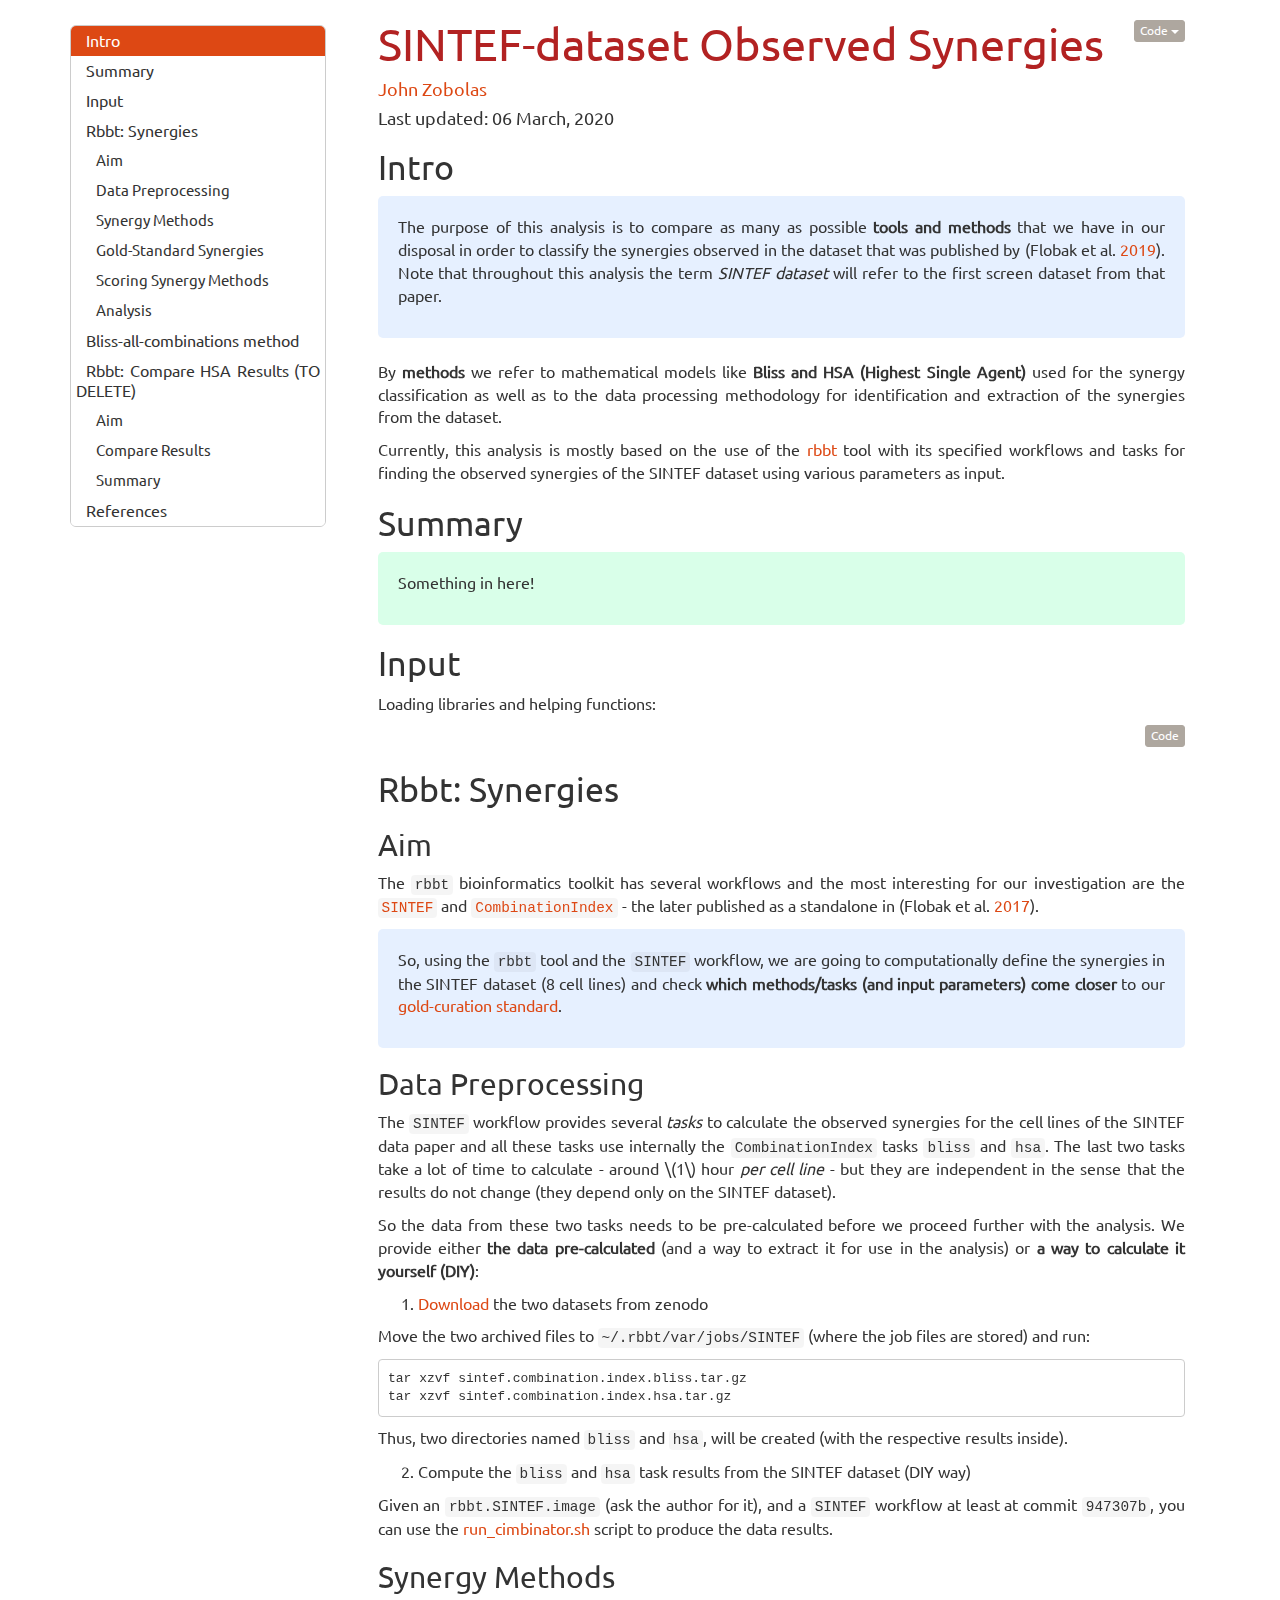
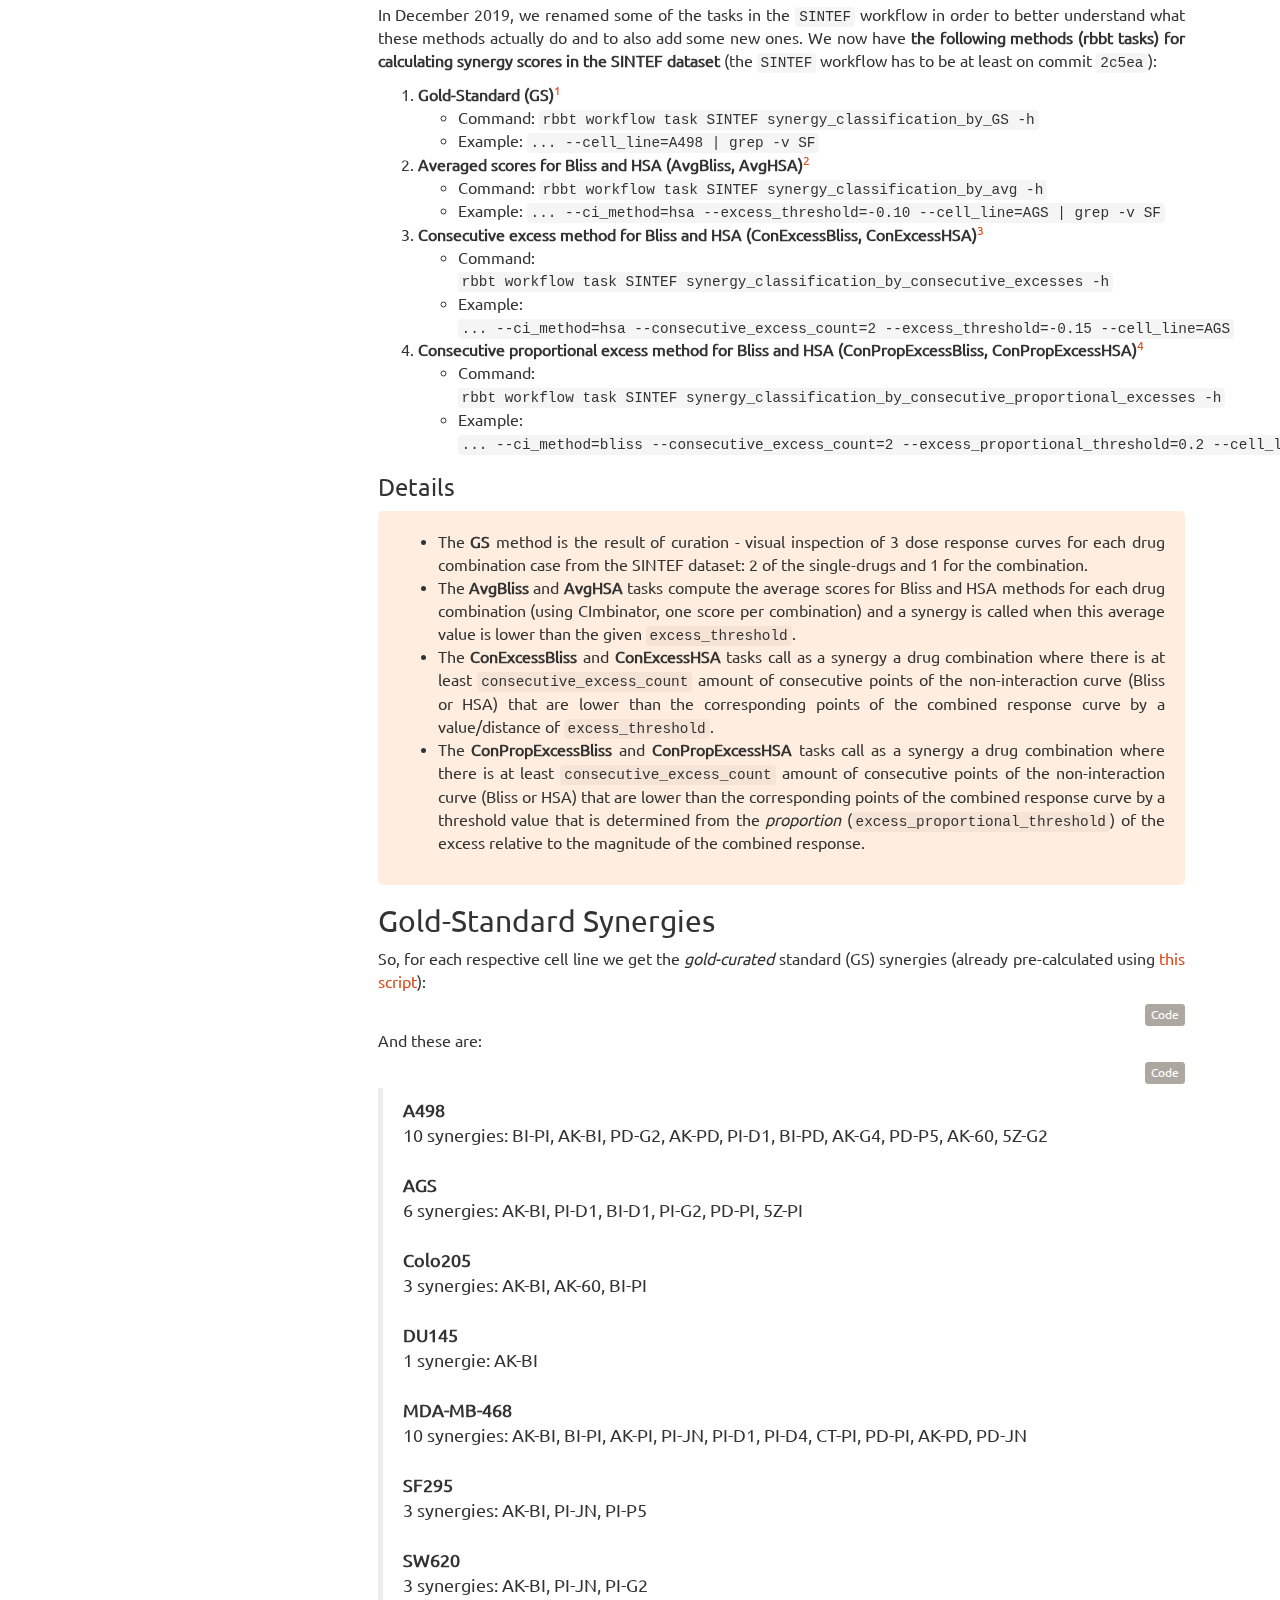
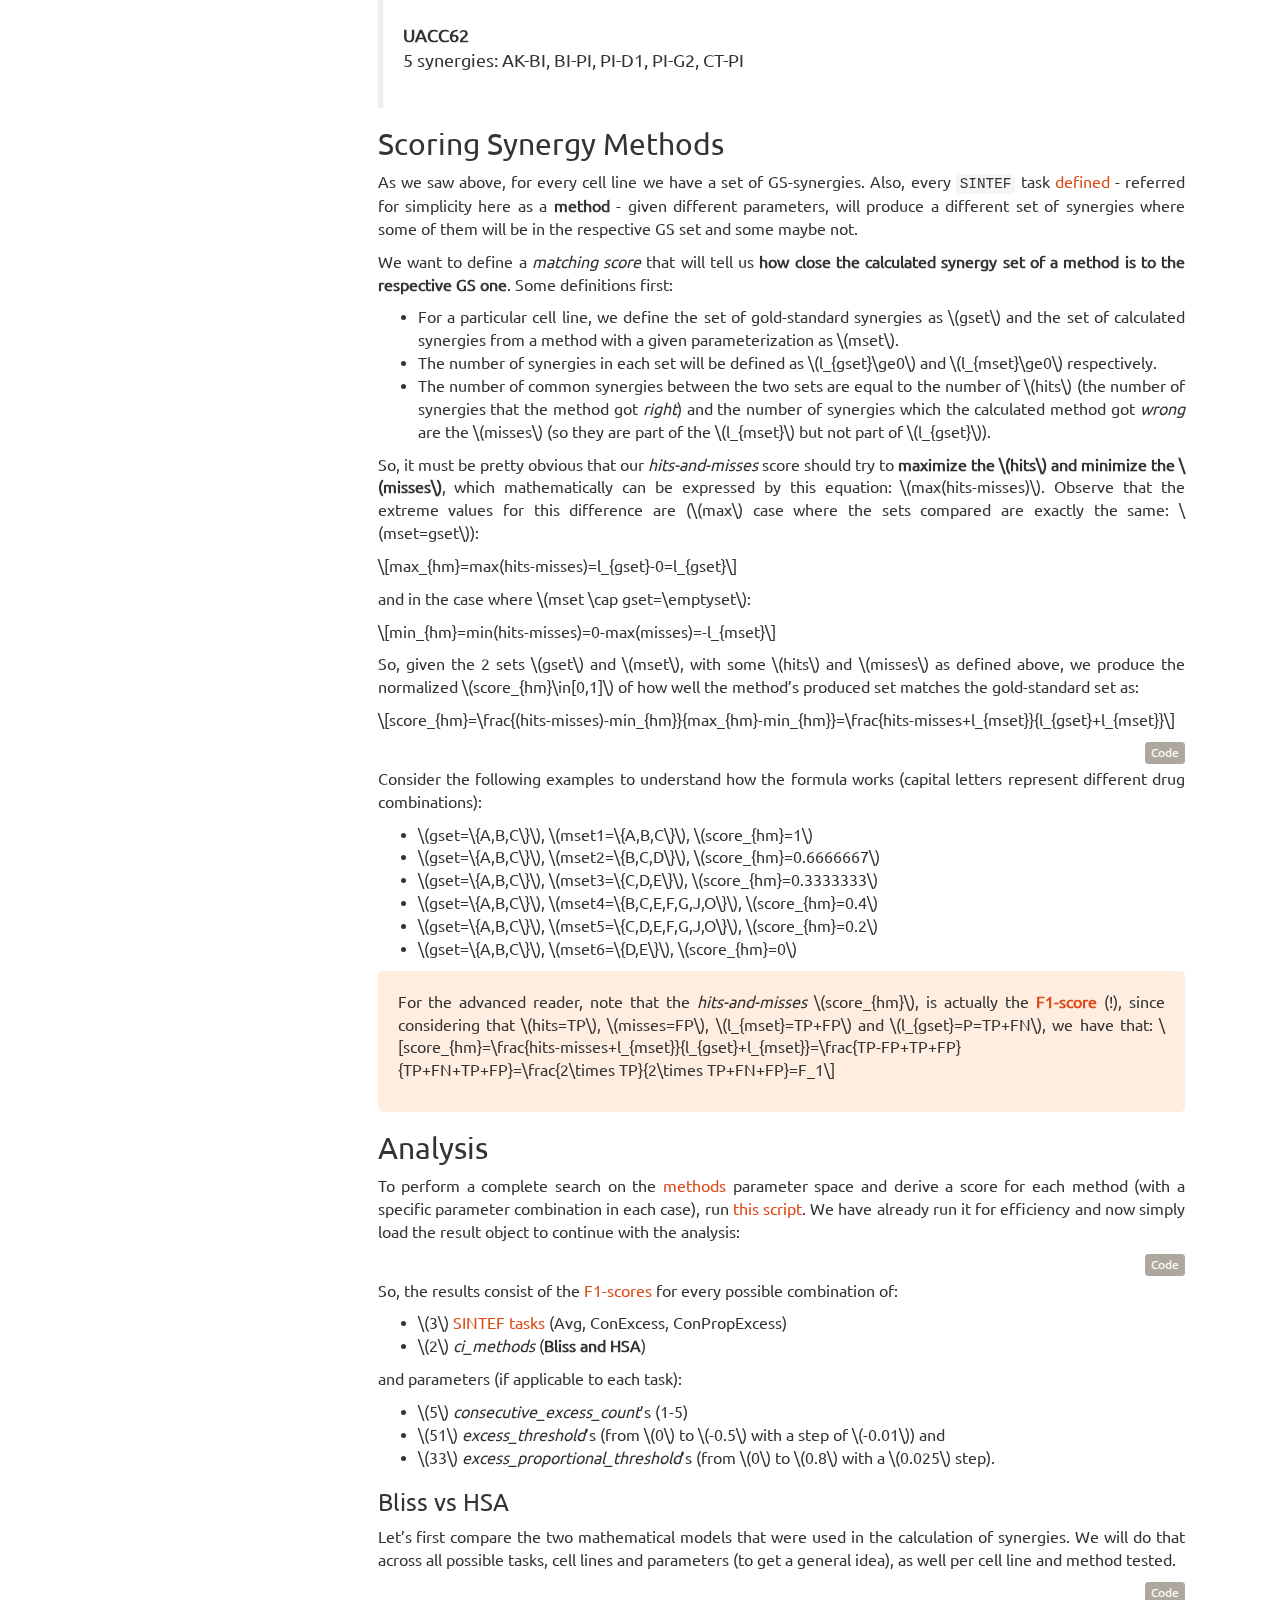
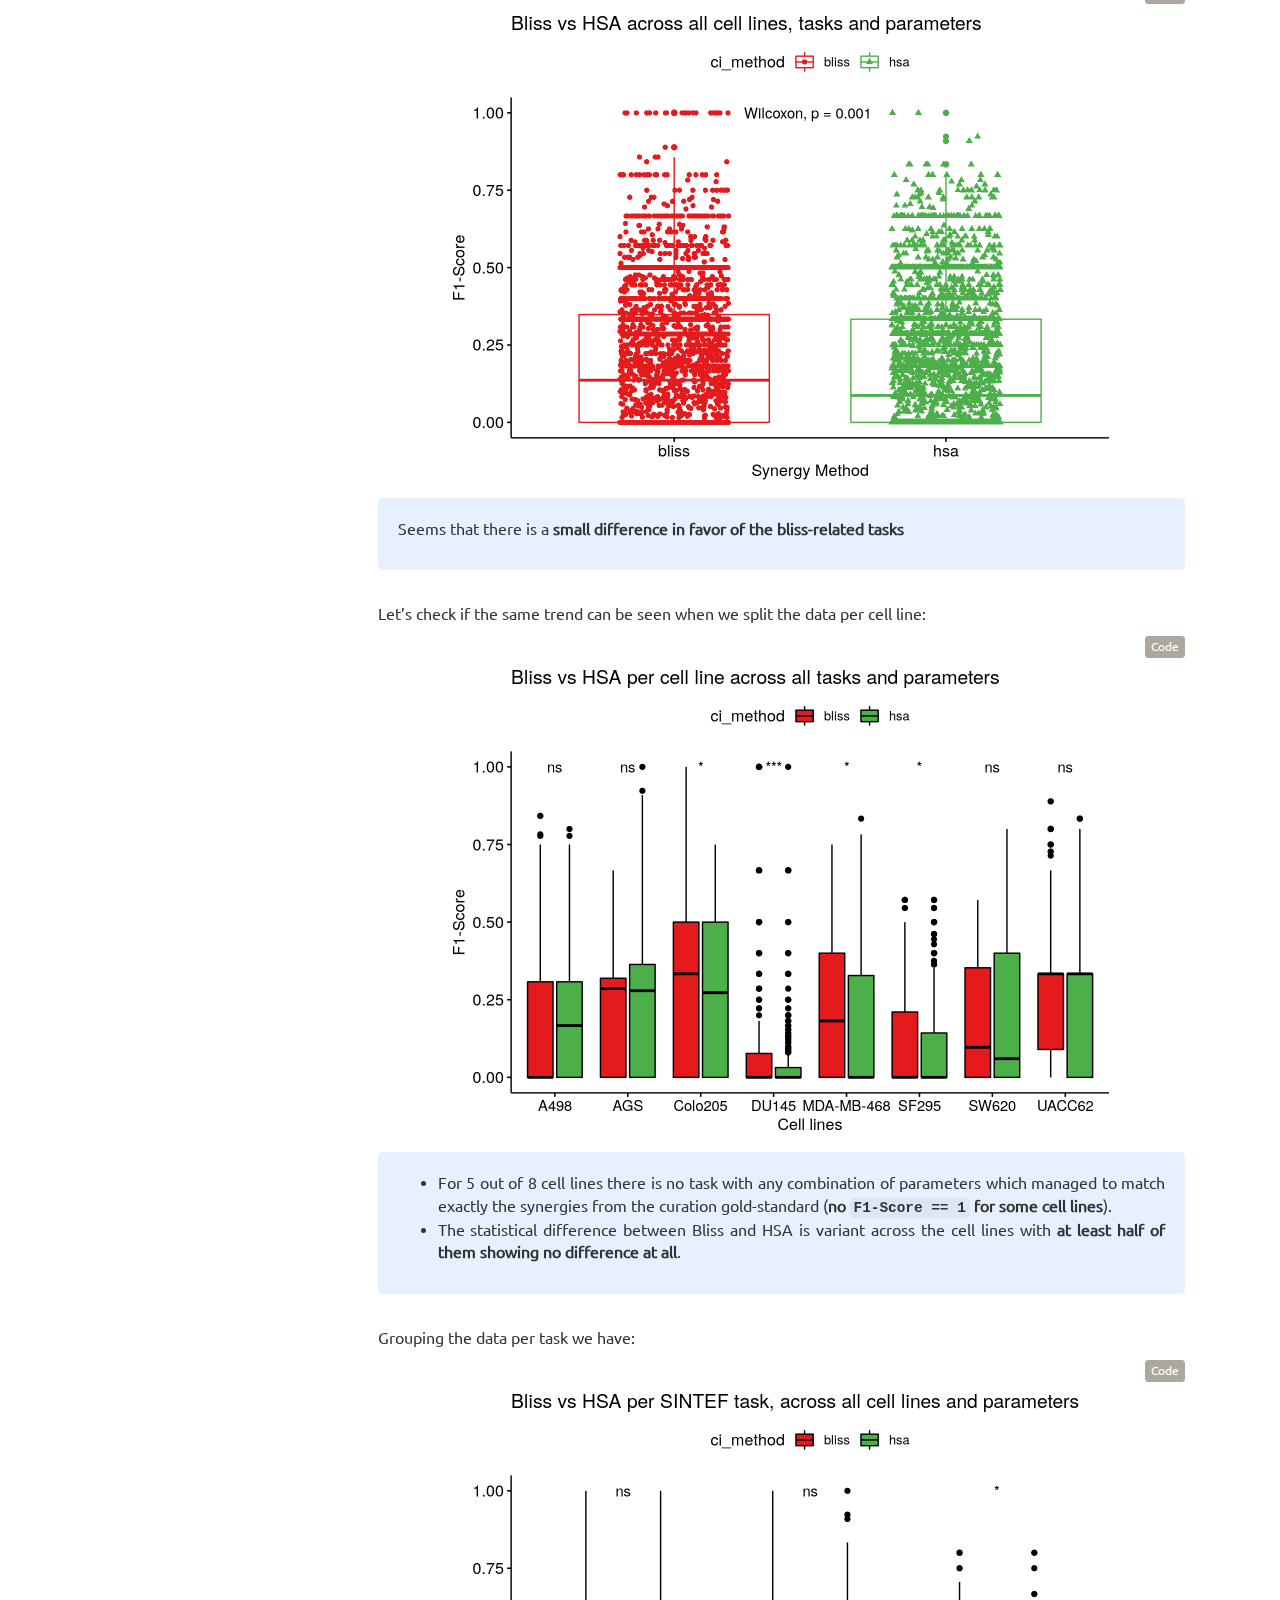
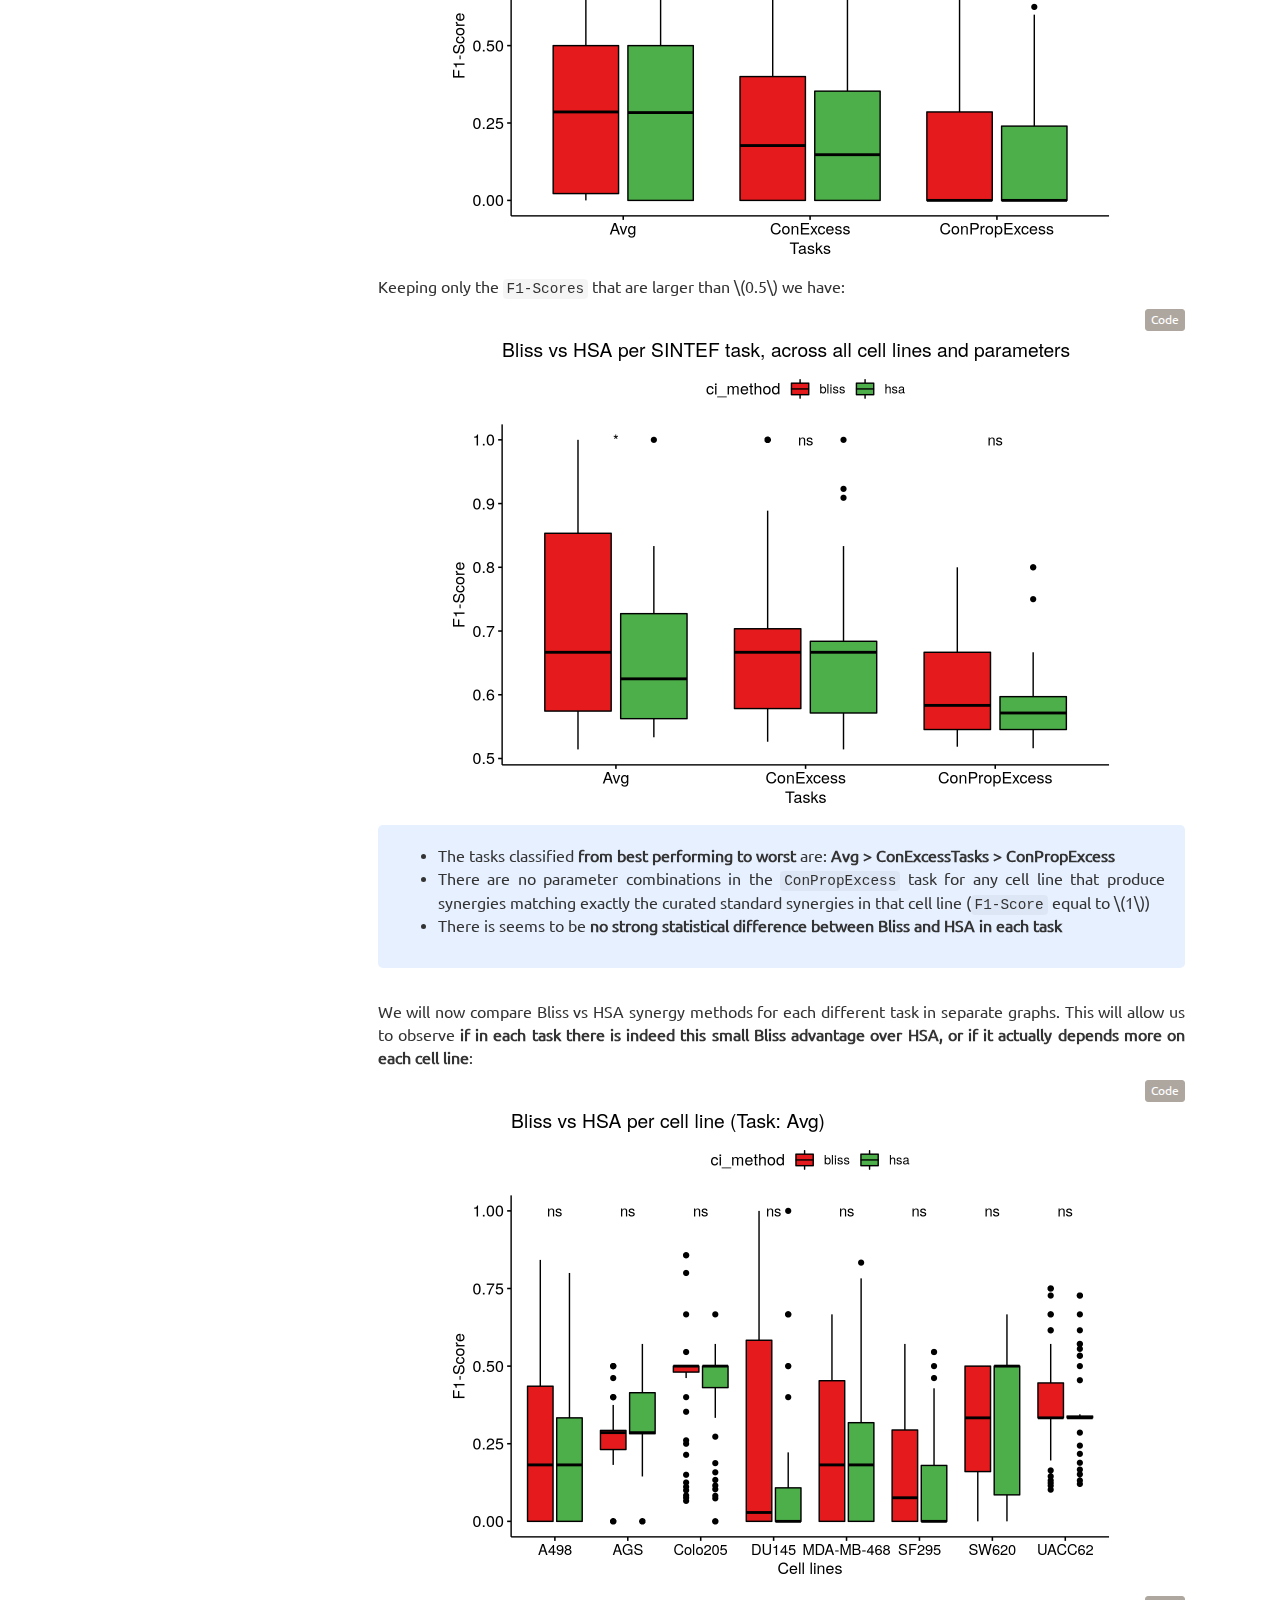
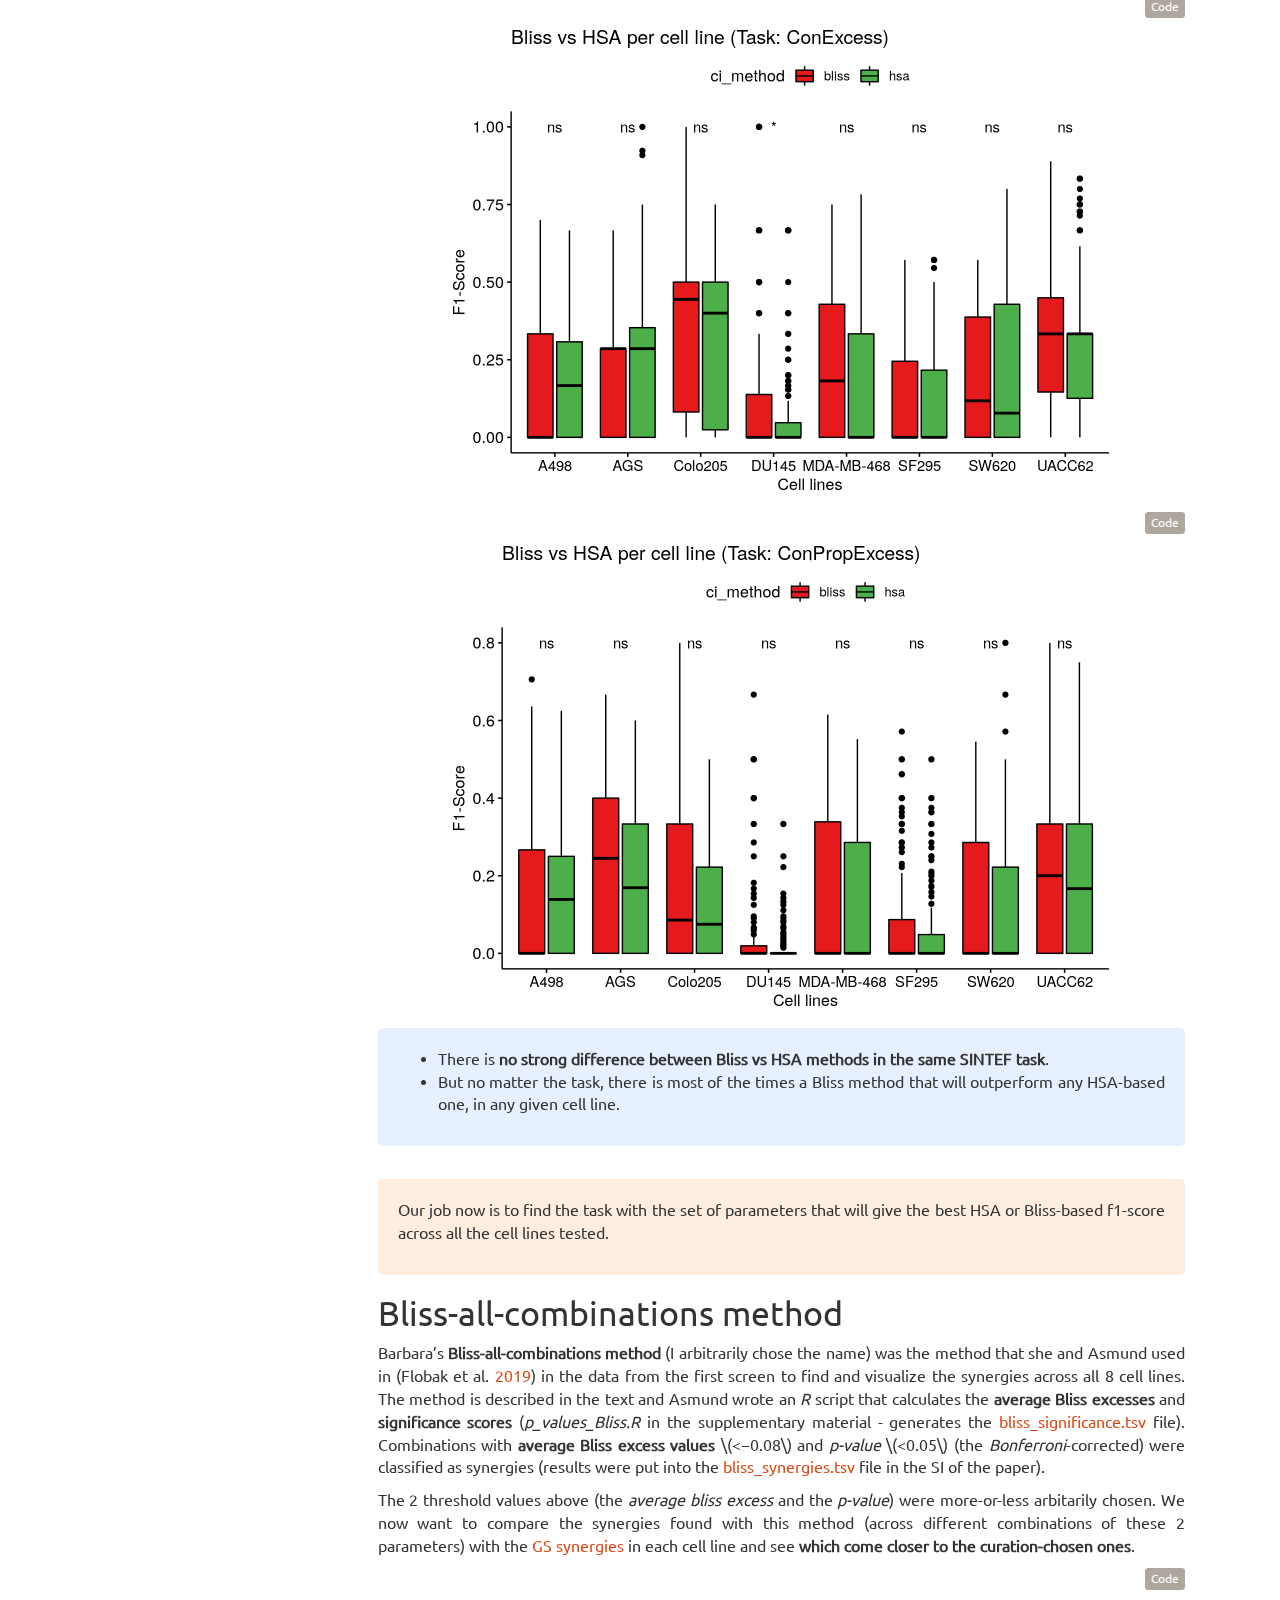
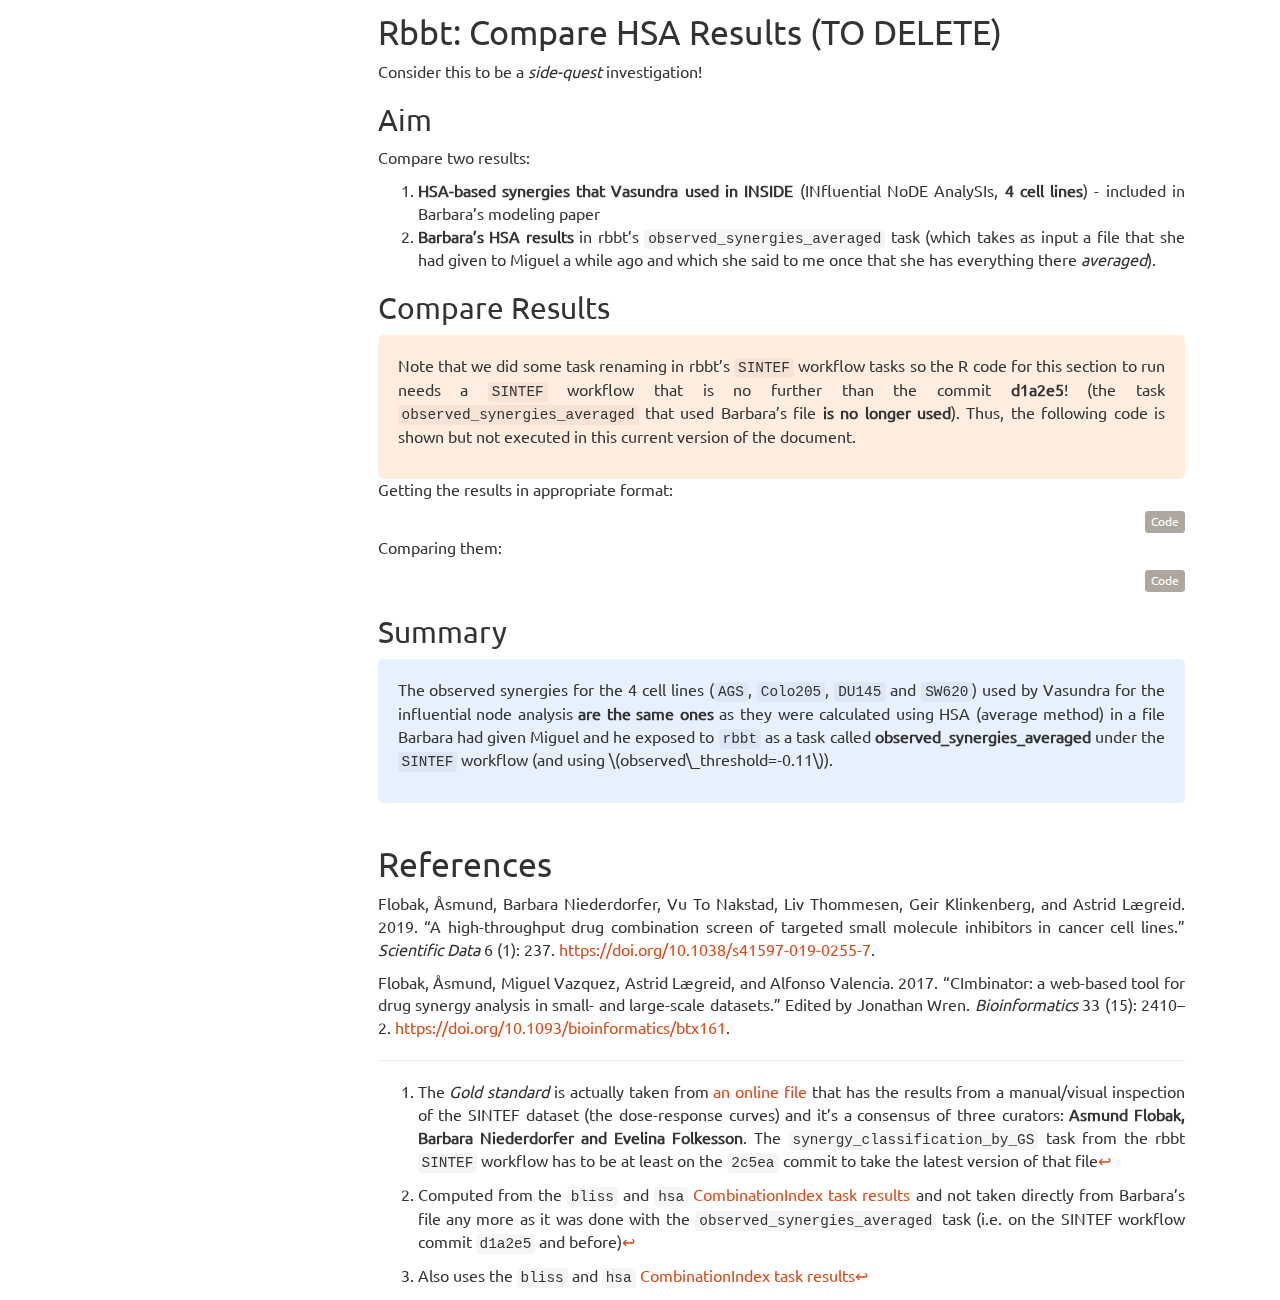
==== commit 23eee9b4: "update docs" ====
--- a/docs/index.html
+++ b/docs/index.html
@@ -1638,7 +1638,7 @@
 
 <h1 class="title toc-ignore">SINTEF-dataset Observed Synergies</h1>
 <h4 class="author"><a href="https://github.com/bblodfon">John Zobolas</a></h4>
-<h4 class="date">Last updated: 21 February, 2020</h4>
+<h4 class="date">Last updated: 06 March, 2020</h4>
 
 </div>
 
@@ -1661,6 +1661,10 @@
 <h1>Input</h1>
 <p>Loading libraries and helping functions:</p>
 <pre class="r"><code>library(dplyr)
+library(readr)
+library(tidyr)
+library(ggpubr)
+library(RColorBrewer)
 library(usefun)
 
 source(file = &quot;fun.R&quot;)</code></pre>
@@ -1670,8 +1674,8 @@
 <div id="aim" class="section level2">
 <h2>Aim</h2>
 <p>The <code>rbbt</code> bioinformatics toolkit has several workflows and the most interesting for our investigation are the <a href="https://github.com/Rbbt-Workflows/SINTEF"><code>SINTEF</code></a> and <a href="https://github.com/Rbbt-Workflows/combination_index"><code>CombinationIndex</code></a> - the later published as a standalone in <span class="citation">(Flobak et al. <a href="#ref-Flobak2017">2017</a>)</span>.</p>
-<div class="blus-box">
-<p>So, using the <code>rbbt</code> tool and the <code>SINTEF</code> workflow, we are going to define the synergies in the SINTEF dataset (8 cell lines) and check <strong>which computation methods (and input parameters) come closer</strong> to our <a href="#synergy-methods">gold-curation standard</a>.</p>
+<div class="blue-box">
+<p>So, using the <code>rbbt</code> tool and the <code>SINTEF</code> workflow, we are going to computationally define the synergies in the SINTEF dataset (8 cell lines) and check <strong>which methods/tasks (and input parameters) come closer</strong> to our <a href="#synergy-methods">gold-curation standard</a>.</p>
 </div>
 </div>
 <div id="zenodo-data" class="section level2 unnumbered">
@@ -1692,7 +1696,7 @@
 </div>
 <div id="synergy-methods" class="section level2 unnumbered">
 <h2>Synergy Methods</h2>
-<p>In December 2019, we renamed some of the tasks in the <code>SINTEF</code> workflow in order to better understand what these methods actually do and to also add some new ones. We now have <strong>the following methods (rbbt tasks) for calculating synergy scores in the SINTEF dataset</strong> (the <code>SINTEF</code> workflow has to be at least on commit <code>81f64a</code>):</p>
+<p>In December 2019, we renamed some of the tasks in the <code>SINTEF</code> workflow in order to better understand what these methods actually do and to also add some new ones. We now have <strong>the following methods (rbbt tasks) for calculating synergy scores in the SINTEF dataset</strong> (the <code>SINTEF</code> workflow has to be at least on commit <code>2c5ea</code>):</p>
 <ol style="list-style-type: decimal">
 <li><strong>Gold-Standard (GS)</strong><a href="#fn1" class="footnote-ref" id="fnref1"><sup>1</sup></a>
 <ul>
@@ -1720,7 +1724,7 @@
 <div class="orange-box">
 <ul>
 <li>The <strong>GS</strong> method is the result of curation - visual inspection of 3 dose response curves for each drug combination case from the SINTEF dataset: 2 of the single-drugs and 1 for the combination.</li>
-<li>The <strong>AvgBliss</strong> and <strong>AvgHSA</strong> tasks compute the average scores for Bliss and HSA methods for each (using CImbinator, one score per drug combination) and a synergy is called when this average value is lower than the given <code>excess_threshold</code>.</li>
+<li>The <strong>AvgBliss</strong> and <strong>AvgHSA</strong> tasks compute the average scores for Bliss and HSA methods for each drug combination (using CImbinator, one score per combination) and a synergy is called when this average value is lower than the given <code>excess_threshold</code>.</li>
 <li>The <strong>ConExcessBliss</strong> and <strong>ConExcessHSA</strong> tasks call as a synergy a drug combination where there is at least <code>consecutive_excess_count</code> amount of consecutive points of the non-interaction curve (Bliss or HSA) that are lower than the corresponding points of the combined response curve by a value/distance of <code>excess_threshold</code>.</li>
 <li>The <strong>ConPropExcessBliss</strong> and <strong>ConPropExcessHSA</strong> tasks call as a synergy a drug combination where there is at least <code>consecutive_excess_count</code> amount of consecutive points of the non-interaction curve (Bliss or HSA) that are lower than the corresponding points of the combined response curve by a threshold value that is determined from the <em>proportion</em> (<code>excess_proportional_threshold</code>) of the excess relative to the magnitude of the combined response.</li>
 </ul>
@@ -1729,7 +1733,7 @@
 </div>
 <div id="gold-standard-synergies" class="section level2 unnumbered">
 <h2>Gold-Standard Synergies</h2>
-<p>So, for each respective cell line we get the <em>gold-curated</em> standard (GS) synergies:</p>
+<p>So, for each respective cell line we get the <em>gold-curated</em> standard (GS) synergies (already pre-calculated using <a href="run_rbbt_sintef_synergy_tasks.R">this script</a>):</p>
 <pre class="r"><code>gs.list = readRDS(file = &quot;gs_list.rds&quot;)</code></pre>
 <p>And these are:</p>
 <pre class="r"><code>cell.lines = c(&quot;A498&quot;, &quot;AGS&quot;, &quot;Colo205&quot;, &quot;DU145&quot;, &quot;MDA-MB-468&quot;, &quot;SF295&quot;, &quot;SW620&quot;, &quot;UACC62&quot;)
@@ -1747,7 +1751,7 @@
 
 print.gs.synergies()</code></pre>
 <blockquote>
-<p><b>A498</b><br />13 synergies: BI-PI, AK-BI, PD-G2, AK-PD, PI-D1, BI-PD, AK-G4, PD-P5, AK-D1, AK-60, AK-D4, 5Z-SB, 5Z-G2<br /><br /><b>AGS</b><br />17 synergies: AK-BI, PI-D1, 5Z-D1, AK-D1, BI-D1, BI-PI, 5Z-F4, 5Z-SB, AK-D4, 5Z-D4, AK-RU, AK-SB, PI-G2, 5Z-JN, PD-PI, 5Z-G2, 5Z-PI<br /><br /><b>Colo205</b><br />5 synergies: AK-BI, AK-60, BI-PI, BI-P5, AK-G4<br /><br /><b>DU145</b><br />6 synergies: AK-BI, PI-D1, JN-P5, AK-G4, AK-D4, PD-PI<br /><br /><b>MDA-MB-468</b><br />17 synergies: AK-BI, BI-PI, AK-PI, BI-P5, D1-P5, PI-JN, PI-D1, G4-P5, JN-D1, PI-D4, CT-PI, PD-P5, PD-PI, AK-PD, D1-G4, PD-JN, AK-JN<br /><br /><b>SF295</b><br />7 synergies: BI-PI, AK-BI, PI-JN, JN-P5, PI-P5, PI-G2, AK-PI<br /><br /><b>SW620</b><br />8 synergies: AK-BI, PI-D1, BI-PI, BI-D1, CT-D1, PI-JN, AK-PI, PI-G2<br /><br /><b>UACC62</b><br />10 synergies: AK-BI, BI-PI, PI-D1, PI-JN, PI-G2, G2-P5, ST-G2, CT-PI, PD-G2, ST-P5<br /><br /></p>
+<p><b>A498</b><br />10 synergies: BI-PI, AK-BI, PD-G2, AK-PD, PI-D1, BI-PD, AK-G4, PD-P5, AK-60, 5Z-G2<br /><br /><b>AGS</b><br />6 synergies: AK-BI, PI-D1, BI-D1, PI-G2, PD-PI, 5Z-PI<br /><br /><b>Colo205</b><br />3 synergies: AK-BI, AK-60, BI-PI<br /><br /><b>DU145</b><br />1 synergie: AK-BI<br /><br /><b>MDA-MB-468</b><br />10 synergies: AK-BI, BI-PI, AK-PI, PI-JN, PI-D1, PI-D4, CT-PI, PD-PI, AK-PD, PD-JN<br /><br /><b>SF295</b><br />3 synergies: AK-BI, PI-JN, PI-P5<br /><br /><b>SW620</b><br />3 synergies: AK-BI, PI-JN, PI-G2<br /><br /><b>UACC62</b><br />5 synergies: AK-BI, BI-PI, PI-D1, PI-G2, CT-PI<br /><br /></p>
 </blockquote>
 </div>
 <div id="scoring-synergy-methods" class="section level2 unnumbered">
@@ -1759,7 +1763,10 @@
 <li>The number of synergies in each set will be defined as <span class="math inline">\(l_{gset}\ge0\)</span> and <span class="math inline">\(l_{mset}\ge0\)</span> respectively.</li>
 <li>The number of common synergies between the two sets are equal to the number of <span class="math inline">\(hits\)</span> (the number of synergies that the method got <em>right</em>) and the number of synergies which the calculated method got <em>wrong</em> are the <span class="math inline">\(misses\)</span> (so they are part of the <span class="math inline">\(l_{mset}\)</span> but not part of <span class="math inline">\(l_{gset}\)</span>).</li>
 </ul>
-<p>So, it must be pretty obvious that our <em>hits-and-misses</em> score should try to <strong>maximize the <span class="math inline">\(hits\)</span> and minimize the <span class="math inline">\(misses\)</span></strong>, which mathematically can be expressed by this equation: <span class="math inline">\(max(hits-misses)\)</span>. Observe that the extreme values for this difference are: <span class="math display">\[max_{hm}=max(hits-misses)=l_{gset}-0=l_{gset}\]</span> if the sets compared are exactly the same (<span class="math inline">\(mset=gset\)</span>) and <span class="math display">\[min_{hm}=min(hits-misses)=0-max(misses)=-l_{mset}\]</span> if <span class="math inline">\(mset \cap gset=\emptyset\)</span> respectively.</p>
+<p>So, it must be pretty obvious that our <em>hits-and-misses</em> score should try to <strong>maximize the <span class="math inline">\(hits\)</span> and minimize the <span class="math inline">\(misses\)</span></strong>, which mathematically can be expressed by this equation: <span class="math inline">\(max(hits-misses)\)</span>. Observe that the extreme values for this difference are (<span class="math inline">\(max\)</span> case where the sets compared are exactly the same: <span class="math inline">\(mset=gset\)</span>):</p>
+<p><span class="math display">\[max_{hm}=max(hits-misses)=l_{gset}-0=l_{gset}\]</span></p>
+<p>and in the case where <span class="math inline">\(mset \cap gset=\emptyset\)</span>:</p>
+<p><span class="math display">\[min_{hm}=min(hits-misses)=0-max(misses)=-l_{mset}\]</span></p>
 <p>So, given the 2 sets <span class="math inline">\(gset\)</span> and <span class="math inline">\(mset\)</span>, with some <span class="math inline">\(hits\)</span> and <span class="math inline">\(misses\)</span> as defined above, we produce the normalized <span class="math inline">\(score_{hm}\in[0,1]\)</span> of how well the method’s produced set matches the gold-standard set as:</p>
 <p><span class="math display">\[score_{hm}=\frac{(hits-misses)-min_{hm}}{max_{hm}-min_{hm}}=\frac{hits-misses+l_{mset}}{l_{gset}+l_{mset}}\]</span></p>
 <pre class="r"><code># for the examples
@@ -1780,22 +1787,136 @@
 <li><span class="math inline">\(gset=\{A,B,C\}\)</span>, <span class="math inline">\(mset6=\{D,E\}\)</span>, <span class="math inline">\(score_{hm}=0\)</span></li>
 </ul>
 <div class="orange-box">
-<p>For the advanced reader, note that the <em>hits-and-misses</em> <span class="math inline">\(score_{hm}\)</span>, is actually the <strong>F1-score</strong> (!), since considering that <span class="math inline">\(hits=TP\)</span>, <span class="math inline">\(misses=FP\)</span>, <span class="math inline">\(l_{mset}=TP+FP\)</span> and <span class="math inline">\(l_{gset}=P=TP+FN\)</span>, we have that: <span class="math display">\[score_{hm}=\frac{hits-misses+l_{mset}}{l_{gset}+l_{mset}}=\frac{TP-FP+TP+FP}{TP+FN+TP+FP}=\frac{2\times TP}{2\times TP+FN+FP}=F_1\]</span></p>
+<p>For the advanced reader, note that the <em>hits-and-misses</em> <span class="math inline">\(score_{hm}\)</span>, is actually the <strong><a href="https://en.wikipedia.org/wiki/F1_score">F1-score</a></strong> (!), since considering that <span class="math inline">\(hits=TP\)</span>, <span class="math inline">\(misses=FP\)</span>, <span class="math inline">\(l_{mset}=TP+FP\)</span> and <span class="math inline">\(l_{gset}=P=TP+FN\)</span>, we have that: <span class="math display">\[score_{hm}=\frac{hits-misses+l_{mset}}{l_{gset}+l_{mset}}=\frac{TP-FP+TP+FP}{TP+FN+TP+FP}=\frac{2\times TP}{2\times TP+FN+FP}=F_1\]</span></p>
 </div>
 </div>
 <div id="analysis" class="section level2 unnumbered">
 <h2>Analysis</h2>
-<p>To perform a complete search on the <a href="#synergy-methods">methods</a> parameter space and derive a score for each method (with a specific parameter combination in each case), run <a href="run_rbbt_sintef_synergy_tasks.R">this script</a>. We have already run this for efficiency and now simply load the result object to continue with the analysis:</p>
+<p>To perform a complete search on the <a href="#synergy-methods">methods</a> parameter space and derive a score for each method (with a specific parameter combination in each case), run <a href="run_rbbt_sintef_synergy_tasks.R">this script</a>. We have already run it for efficiency and now simply load the result object to continue with the analysis:</p>
+<pre class="r"><code>res.data = as_tibble(readRDS(file = &quot;res_data.rds&quot;))</code></pre>
+<p>So, the results consist of the <a href="#scoring-synergy-methods">F1-scores</a> for every possible combination of:</p>
+<ul>
+<li><span class="math inline">\(3\)</span> <a href="#synergy-methods">SINTEF tasks</a> (Avg, ConExcess, ConPropExcess)</li>
+<li><span class="math inline">\(2\)</span> <em>ci_methods</em> (<strong>Bliss and HSA</strong>)</li>
+</ul>
+<p>and parameters (if applicable to each task):</p>
+<ul>
+<li><span class="math inline">\(5\)</span> <em>consecutive_excess_count</em>’s (1-5)</li>
+<li><span class="math inline">\(51\)</span> <em>excess_threshold</em>’s (from <span class="math inline">\(0\)</span> to <span class="math inline">\(-0.5\)</span> with a step of <span class="math inline">\(-0.01\)</span>) and</li>
+<li><span class="math inline">\(33\)</span> <em>excess_proportional_threshold</em>’s (from <span class="math inline">\(0\)</span> to <span class="math inline">\(0.8\)</span> with a <span class="math inline">\(0.025\)</span> step).</li>
+</ul>
+<div id="bliss-vs-hsa" class="section level3">
+<h3>Bliss vs HSA</h3>
+<p>Let’s first compare the two mathematical models that were used in the calculation of synergies. We will do that across all possible tasks, cell lines and parameters (to get a general idea), as well per cell line and method tested.</p>
+<pre class="r"><code>ggboxplot(data = res.data, x = &quot;ci_method&quot;, y = &quot;f1.score&quot;, 
+  title = &quot;Bliss vs HSA across all cell lines, tasks and parameters&quot;,
+  xlab = &quot;Synergy Method&quot;, ylab = &quot;F1-Score&quot;, color = &quot;ci_method&quot;,
+  add = &quot;jitter&quot;, palette = c(&quot;#E41A1C&quot;, &quot;#4DAF4A&quot;), shape = &quot;ci_method&quot;) + 
+  stat_compare_means(label.x = 1.35)</code></pre>
+<p><img src="[data-uri]" width="672" style="display: block; margin: auto;" /></p>
+<div class="blue-box">
+<p>Seems that there is a <strong>small difference in favor of the bliss-related tasks</strong></p>
+</div>
+<p><br></p>
+<p>Let’s check if the same trend can be seen when we split the data per cell line:</p>
+<pre class="r"><code>ggboxplot(data = res.data, x = &quot;cell_line&quot;, y = &quot;f1.score&quot;, fill = &quot;ci_method&quot;,
+  title = &quot;Bliss vs HSA per cell line across all tasks and parameters&quot;,
+  xlab = &quot;Cell lines&quot;, ylab = &quot;F1-Score&quot;, palette = c(&quot;#E41A1C&quot;, &quot;#4DAF4A&quot;)) + 
+  stat_compare_means(aes(group = ci_method), label = &quot;p.signif&quot;) +
+  theme(axis.text.x = element_text(size = 11))</code></pre>
+<p><img src="[data-uri]" width="672" style="display: block; margin: auto;" /></p>
+<div class="blue-box">
+<ul>
+<li>For 5 out of 8 cell lines there is no task with any combination of parameters which managed to match exactly the synergies from the curation gold-standard (<strong>no <code>F1-Score == 1</code> for some cell lines</strong>).</li>
+<li>The statistical difference between Bliss and HSA is variant across the cell lines with <strong>at least half of them showing no difference at all</strong>.</li>
+</ul>
+</div>
+<p><br></p>
+<p>Grouping the data per task we have:</p>
+<pre class="r"><code>ggboxplot(data = res.data, x = &quot;task&quot;, y = &quot;f1.score&quot;, fill = &quot;ci_method&quot;,
+  title = &quot;Bliss vs HSA per SINTEF task, across all cell lines and parameters&quot;,
+  xlab = &quot;Tasks&quot;, ylab = &quot;F1-Score&quot;, palette = c(&quot;#E41A1C&quot;, &quot;#4DAF4A&quot;)) + 
+  stat_compare_means(aes(group = ci_method), label = &quot;p.signif&quot;)</code></pre>
+<p><img src="[data-uri]" width="672" style="display: block; margin: auto;" /></p>
+<p>Keeping only the <code>F1-Scores</code> that are larger than <span class="math inline">\(0.5\)</span> we have:</p>
+<pre class="r"><code>ggboxplot(data = res.data %&gt;% filter(f1.score &gt; 0.5), x = &quot;task&quot;, y = &quot;f1.score&quot;, fill = &quot;ci_method&quot;,
+  title = &quot;Bliss vs HSA per SINTEF task, across all cell lines and parameters&quot;,
+  xlab = &quot;Tasks&quot;, ylab = &quot;F1-Score&quot;, palette = c(&quot;#E41A1C&quot;, &quot;#4DAF4A&quot;)) + 
+  stat_compare_means(aes(group = ci_method), label = &quot;p.signif&quot;)</code></pre>
+<p><img src="[data-uri]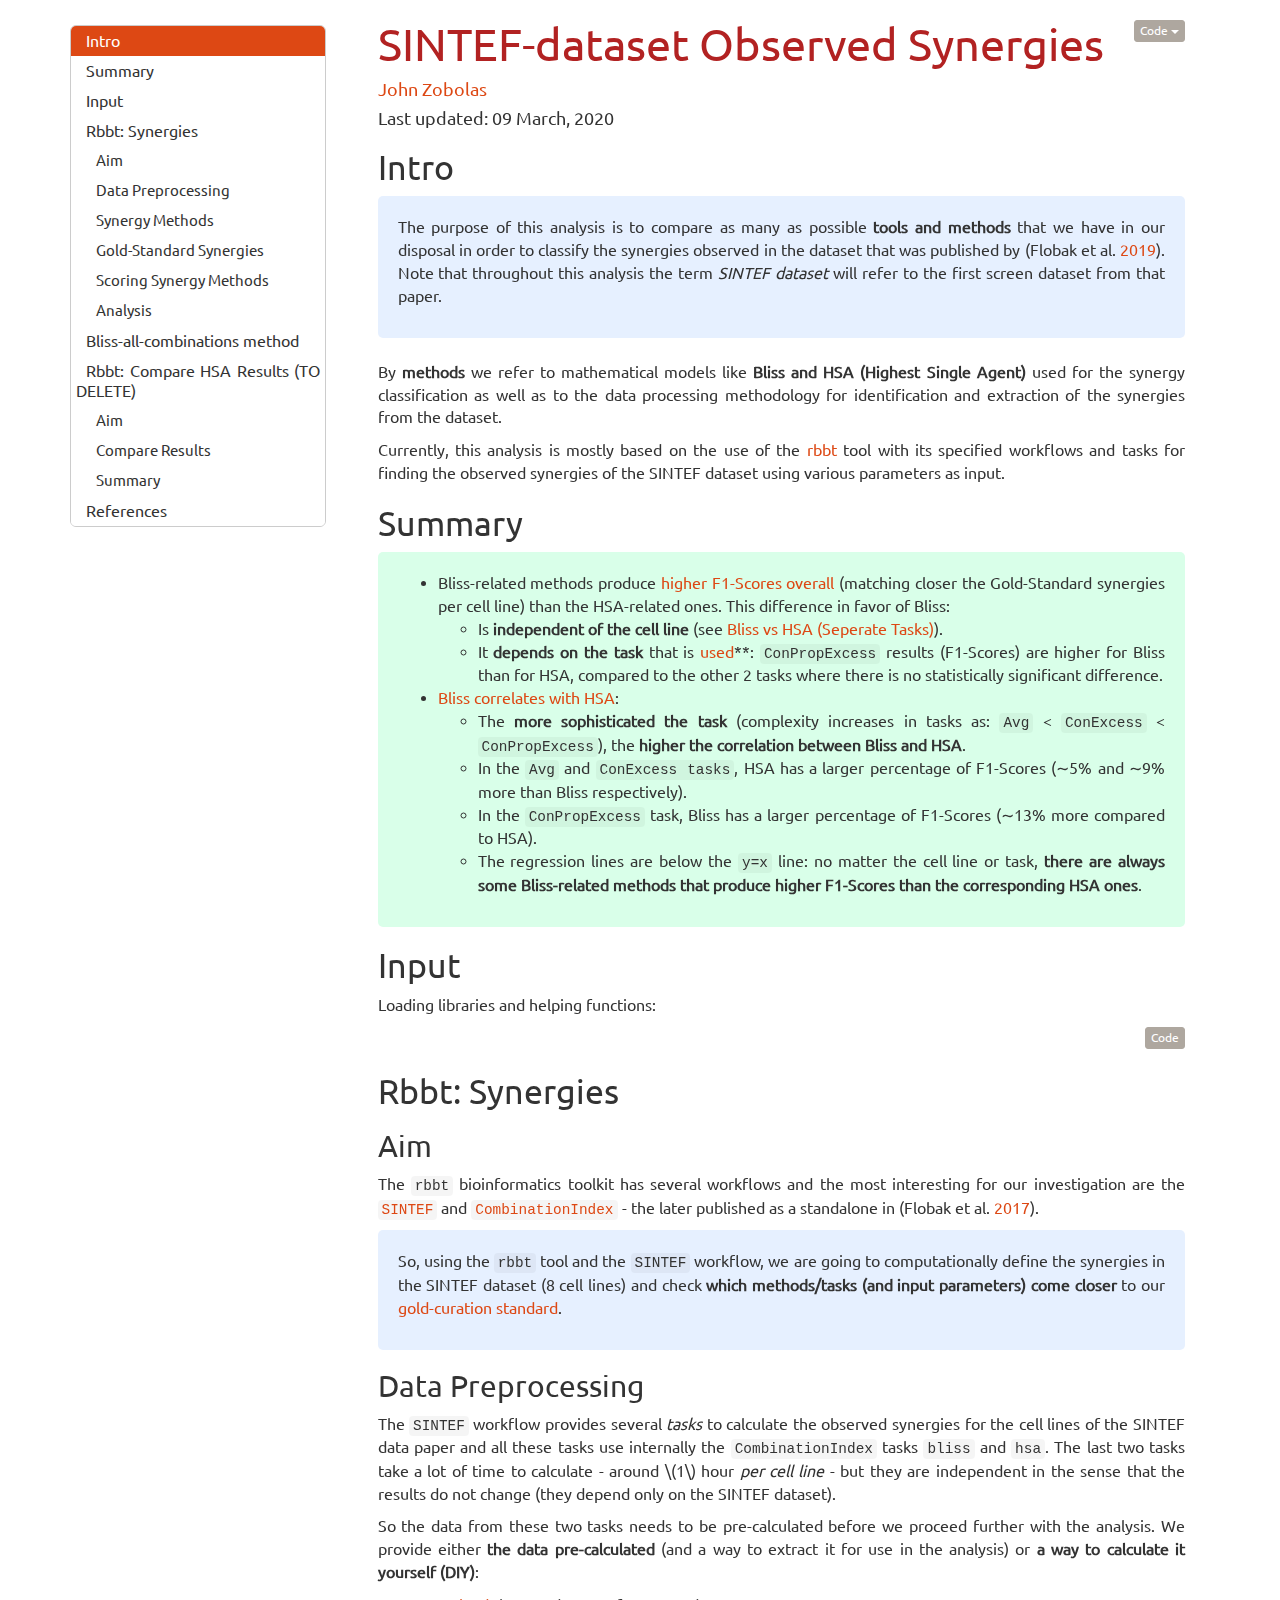
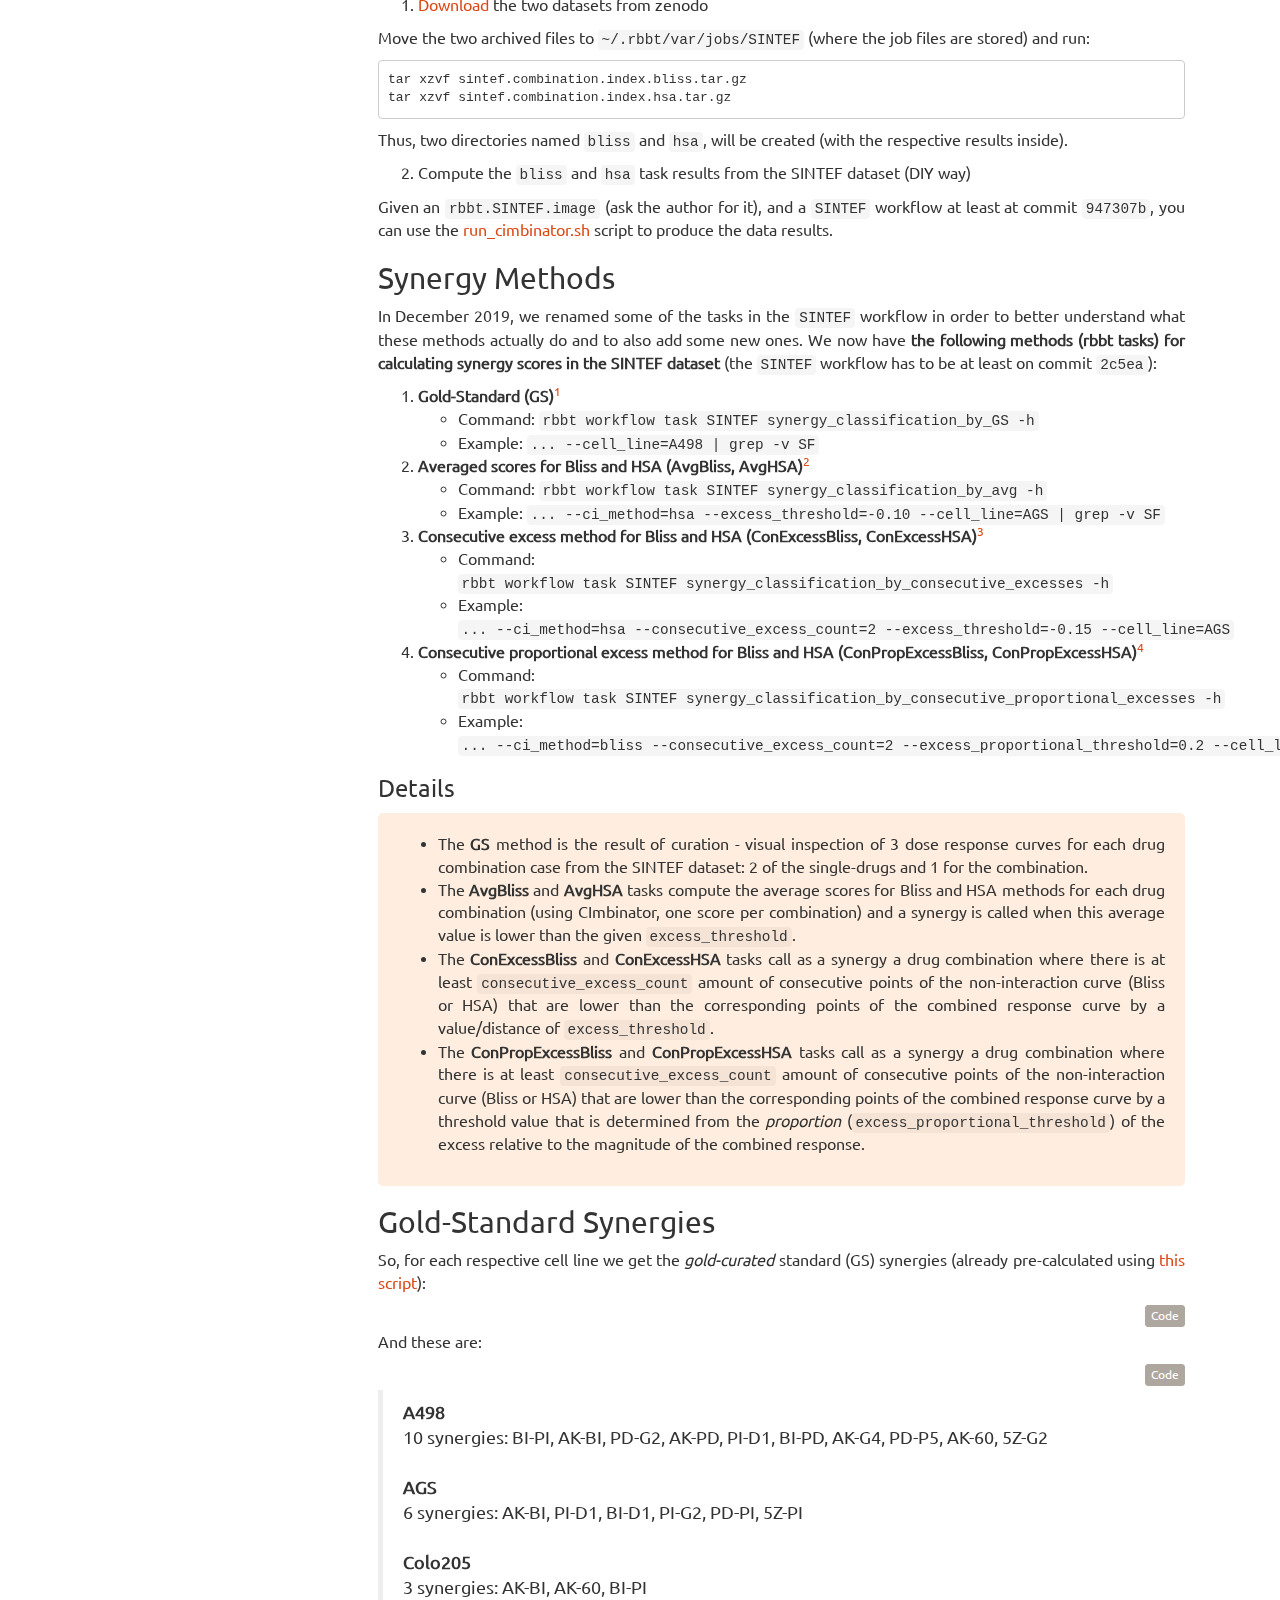
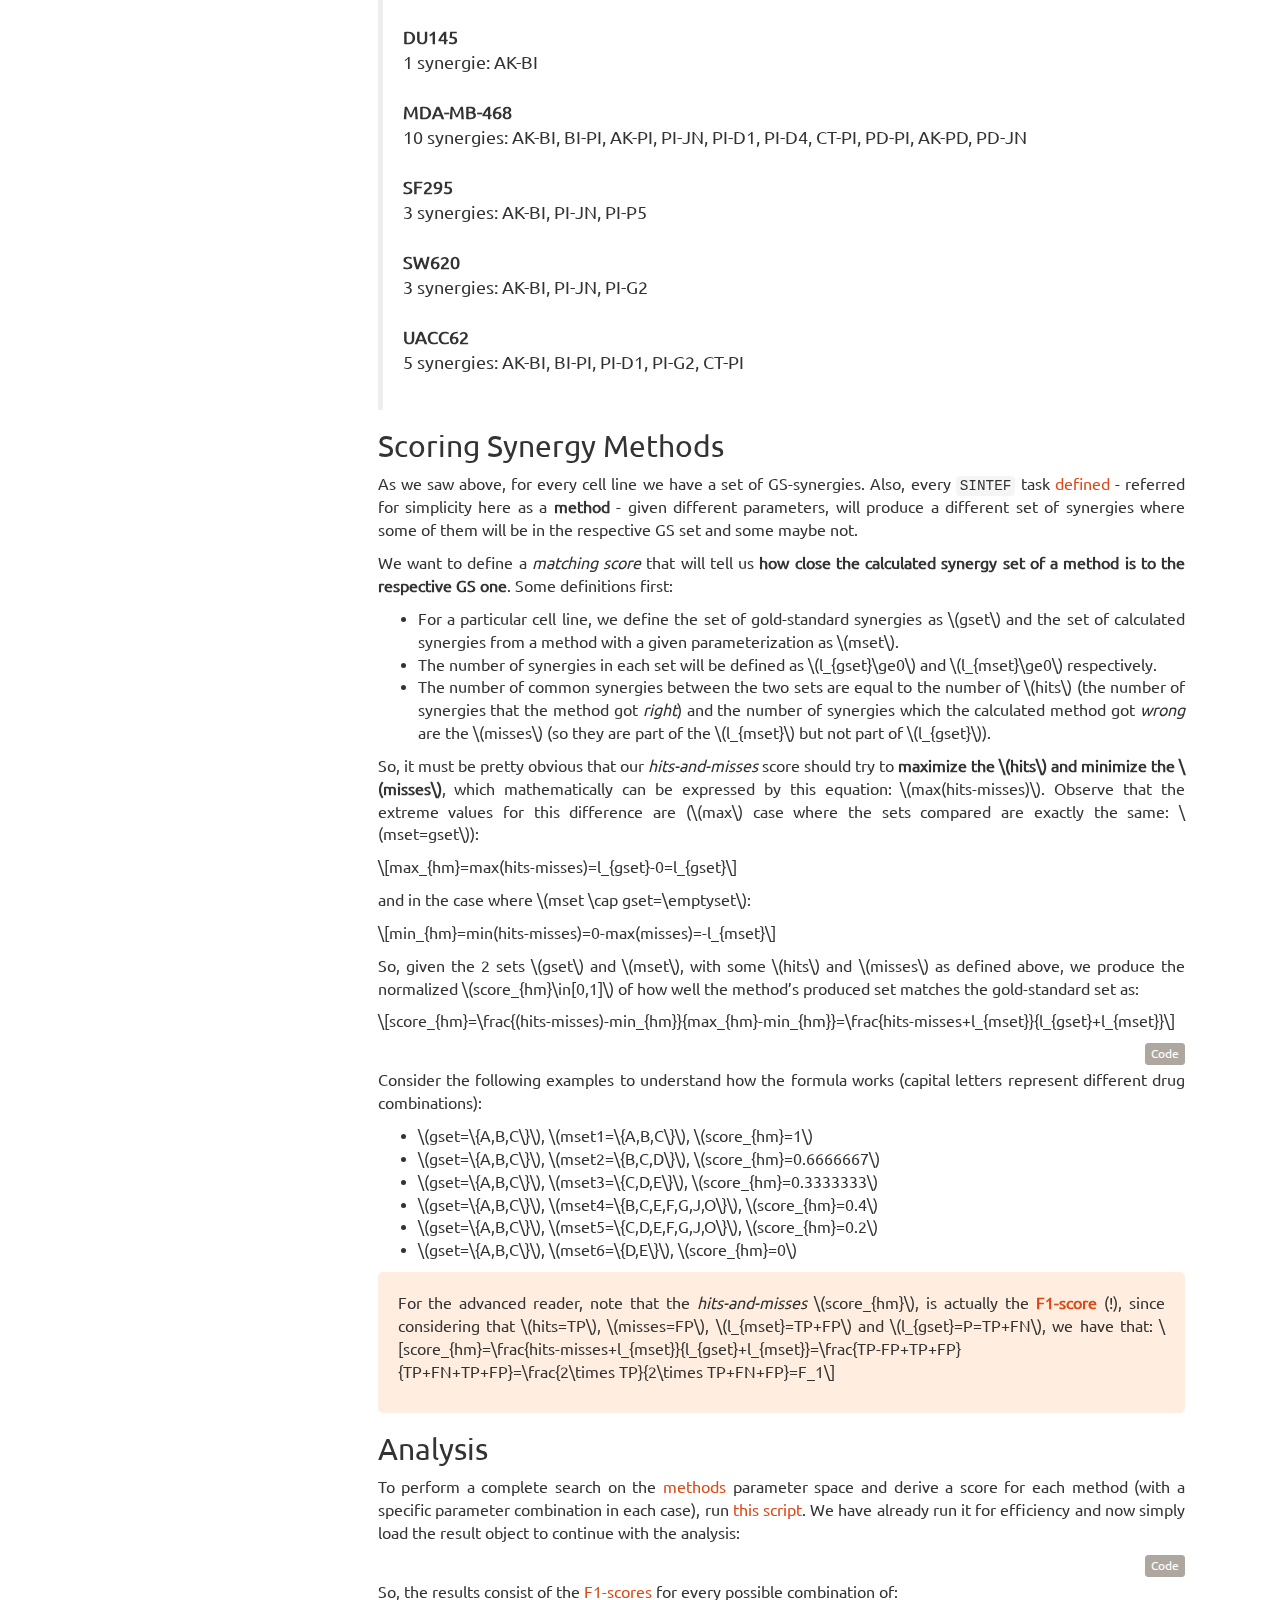
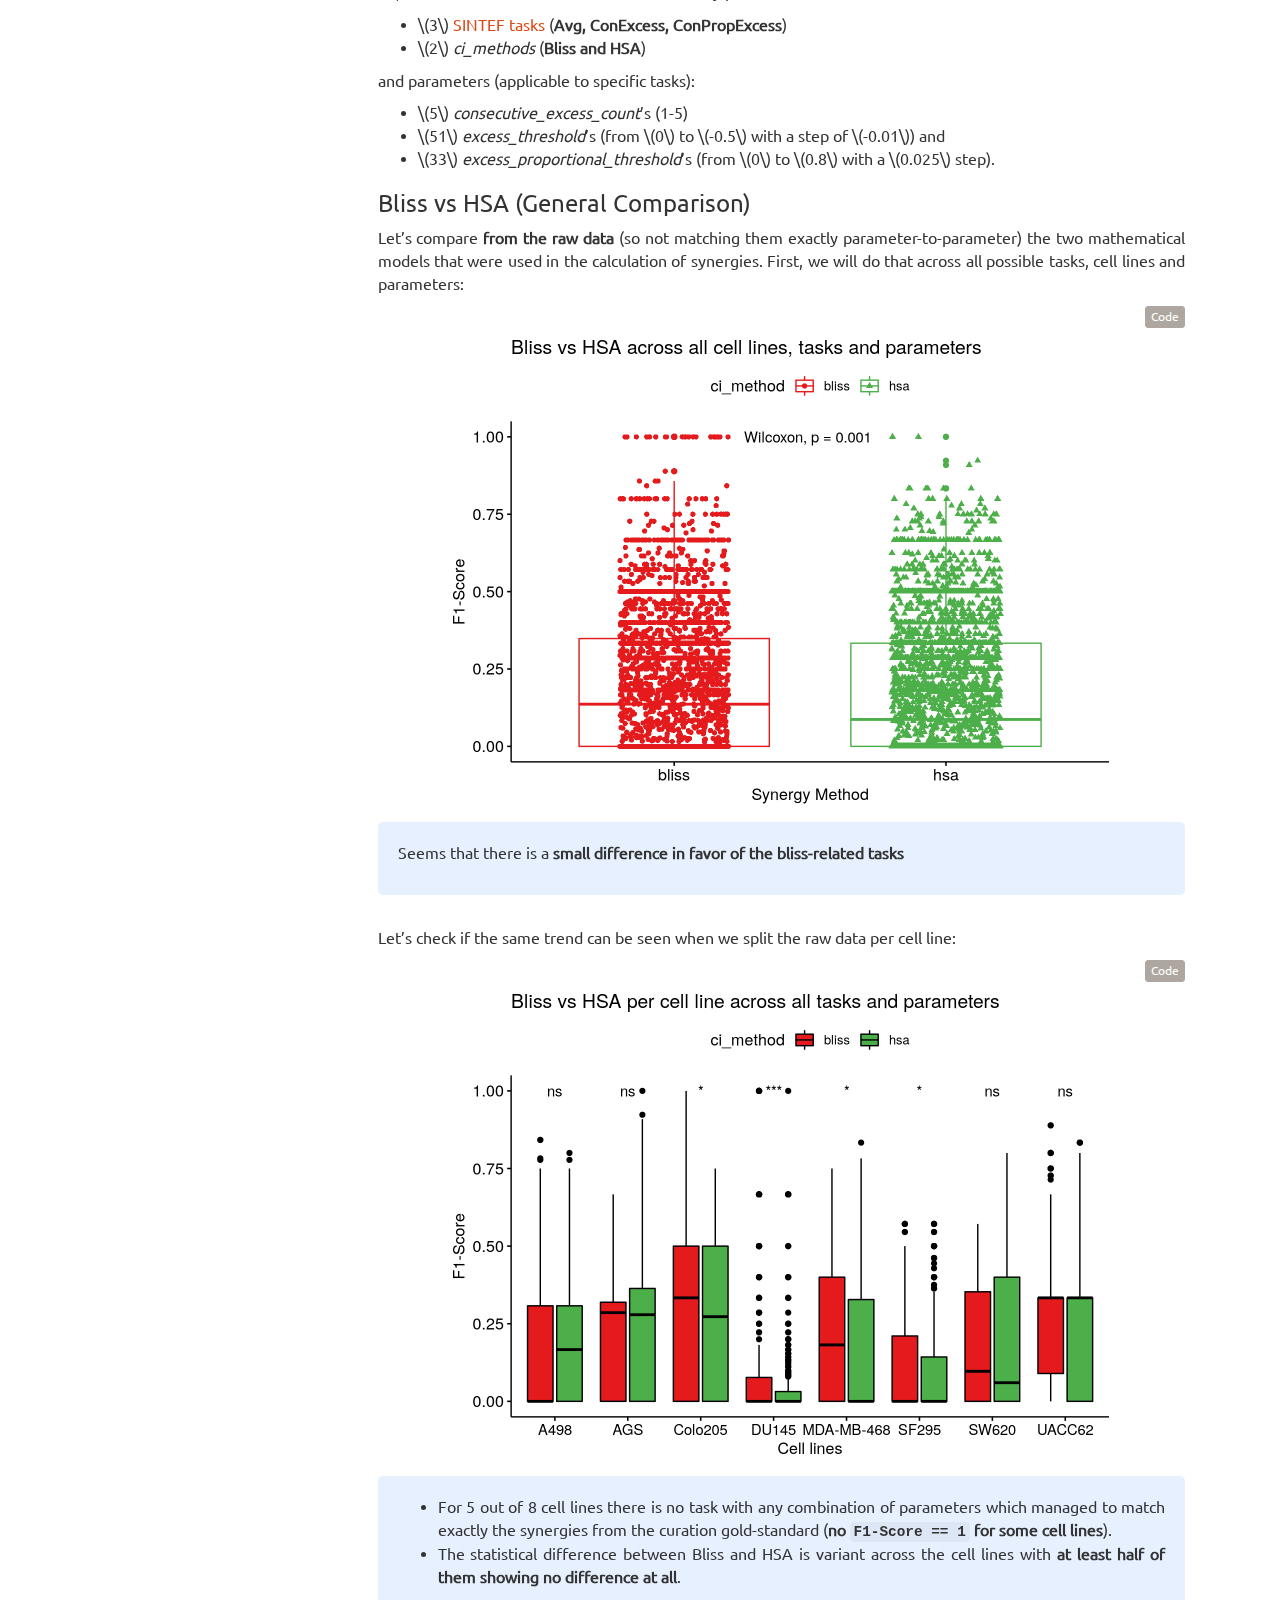
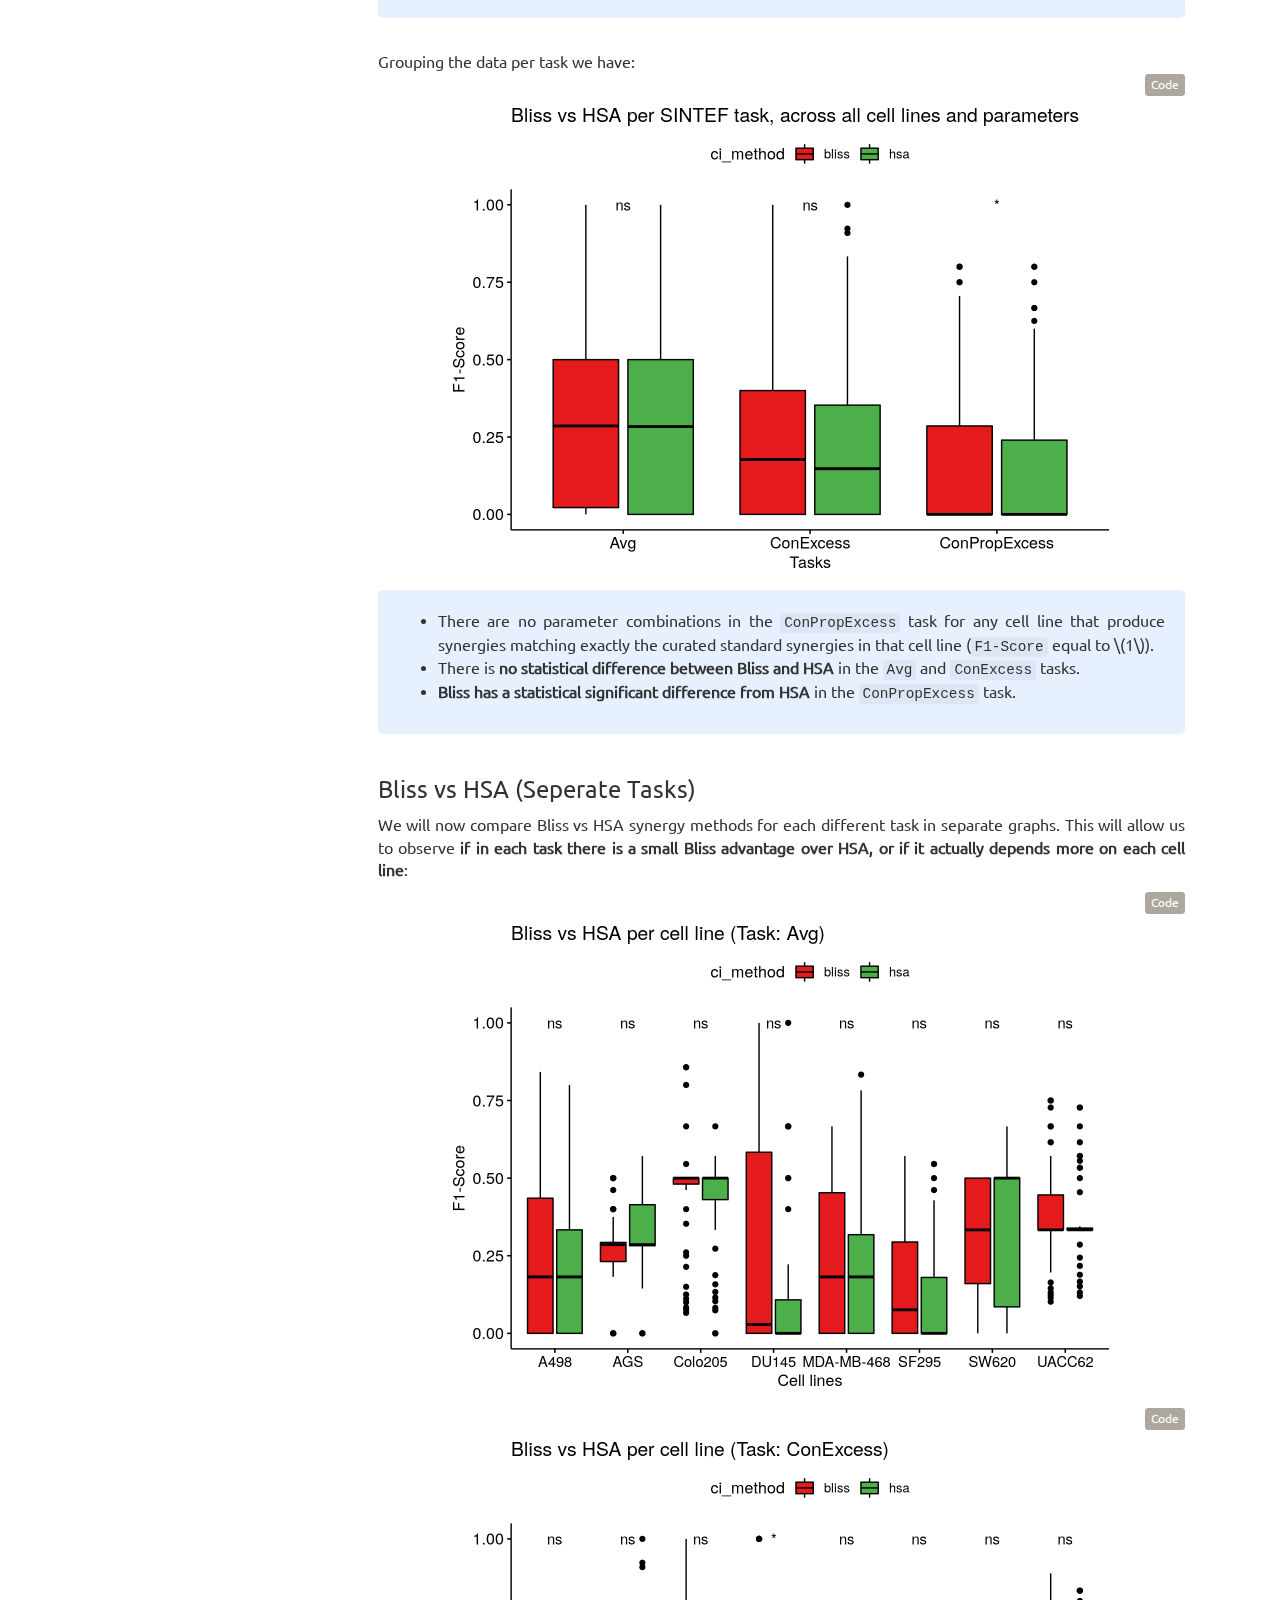
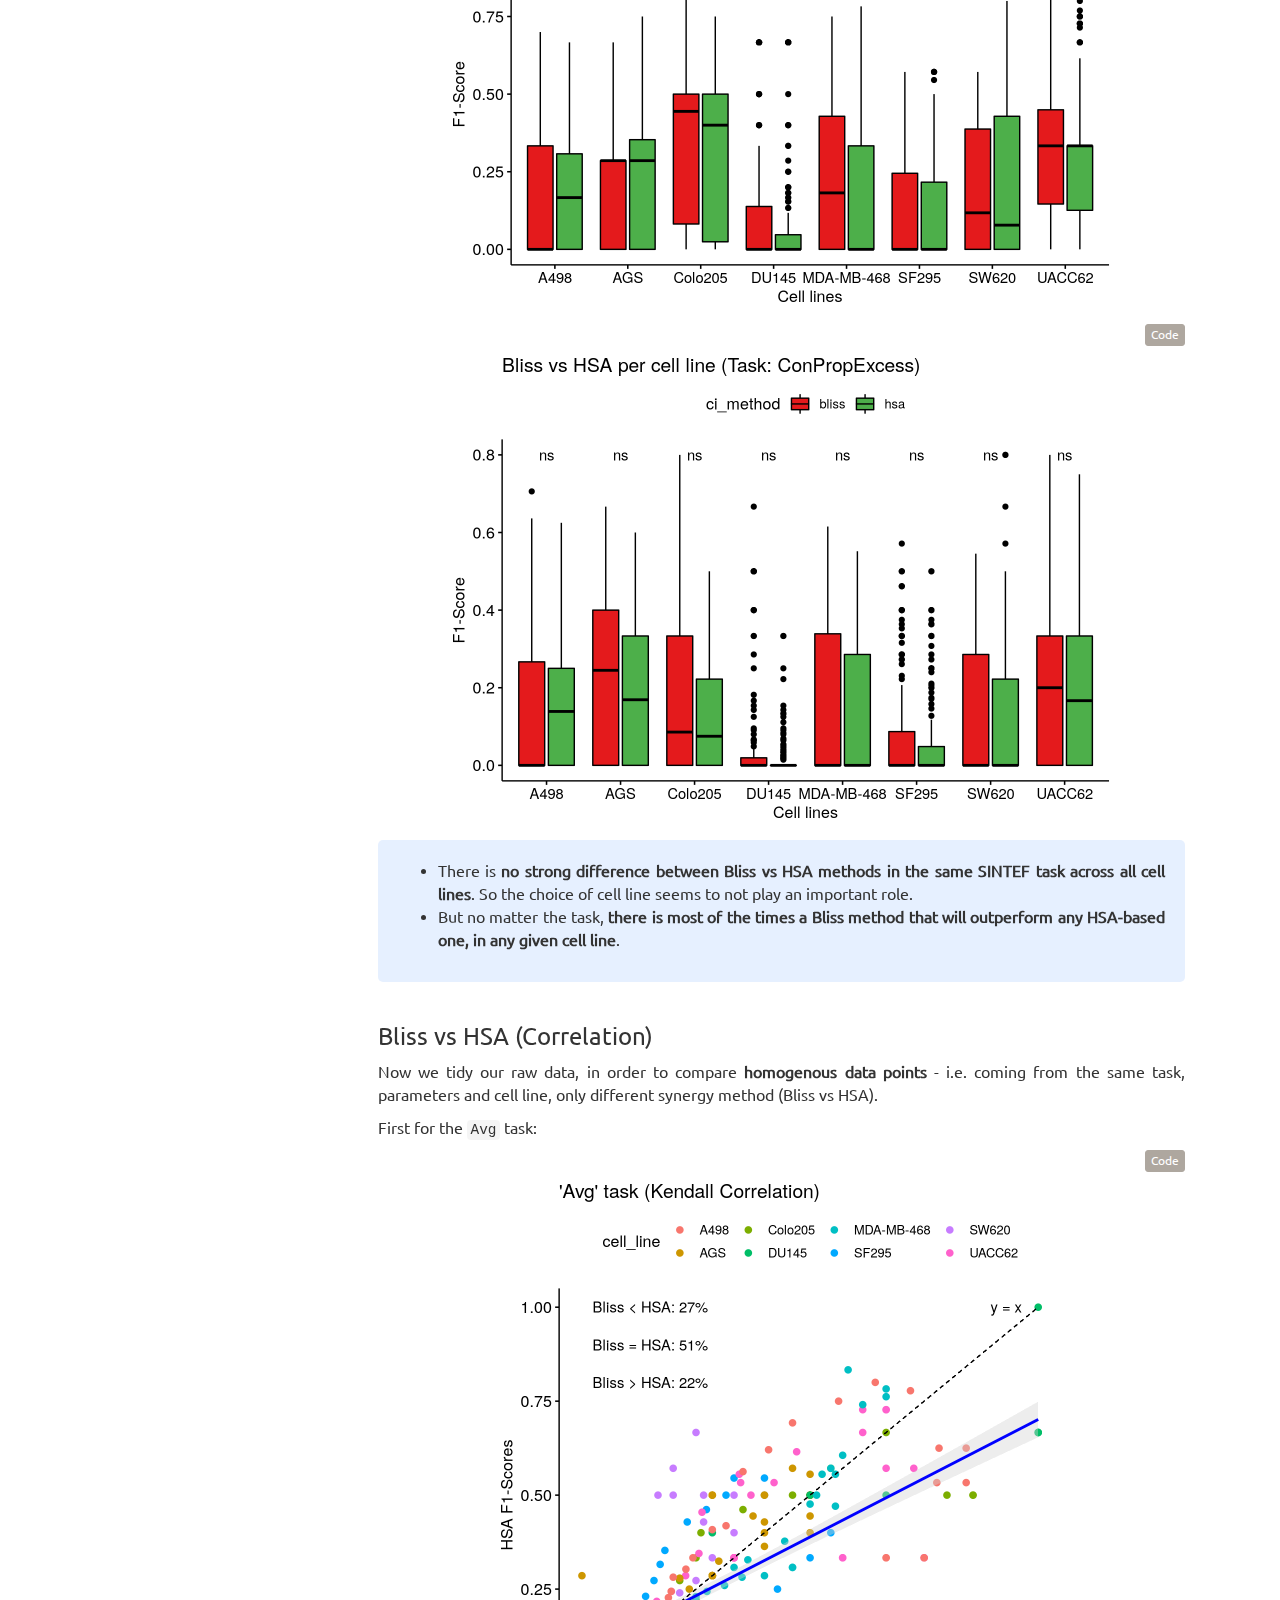
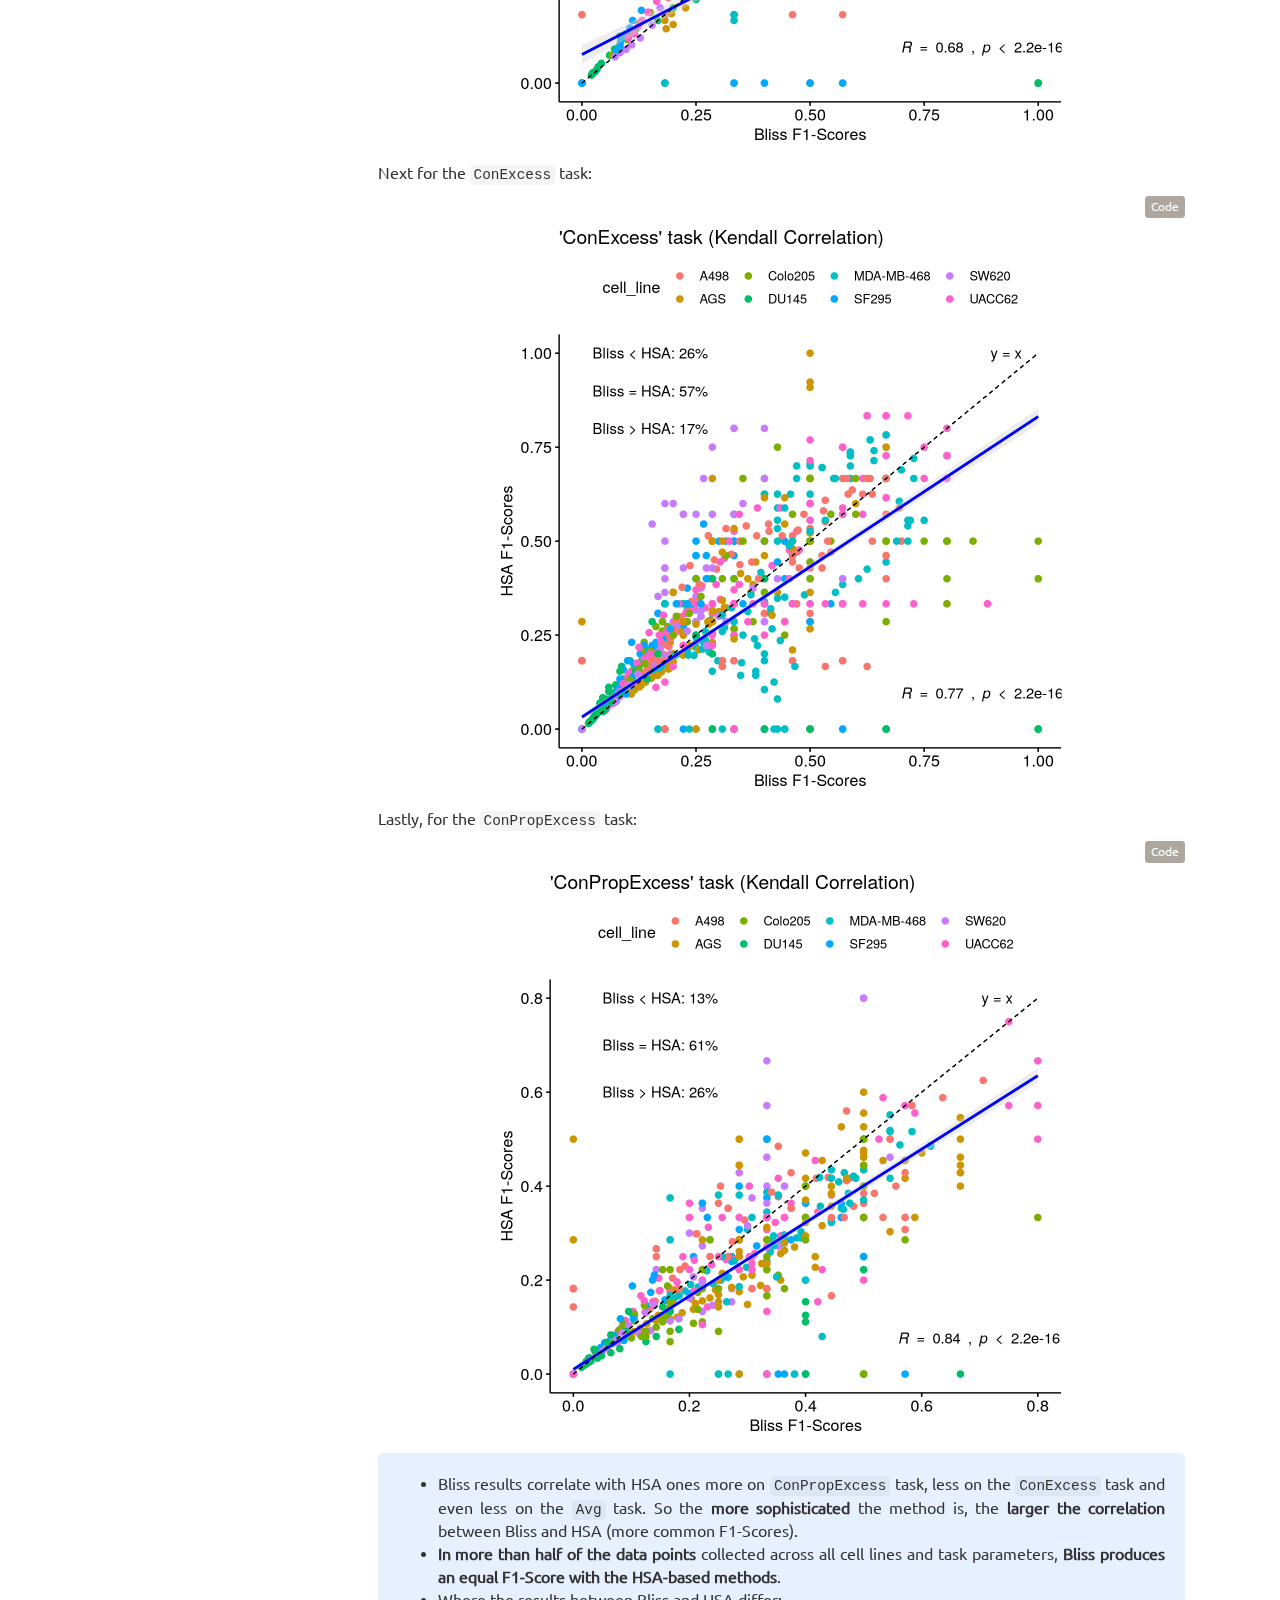
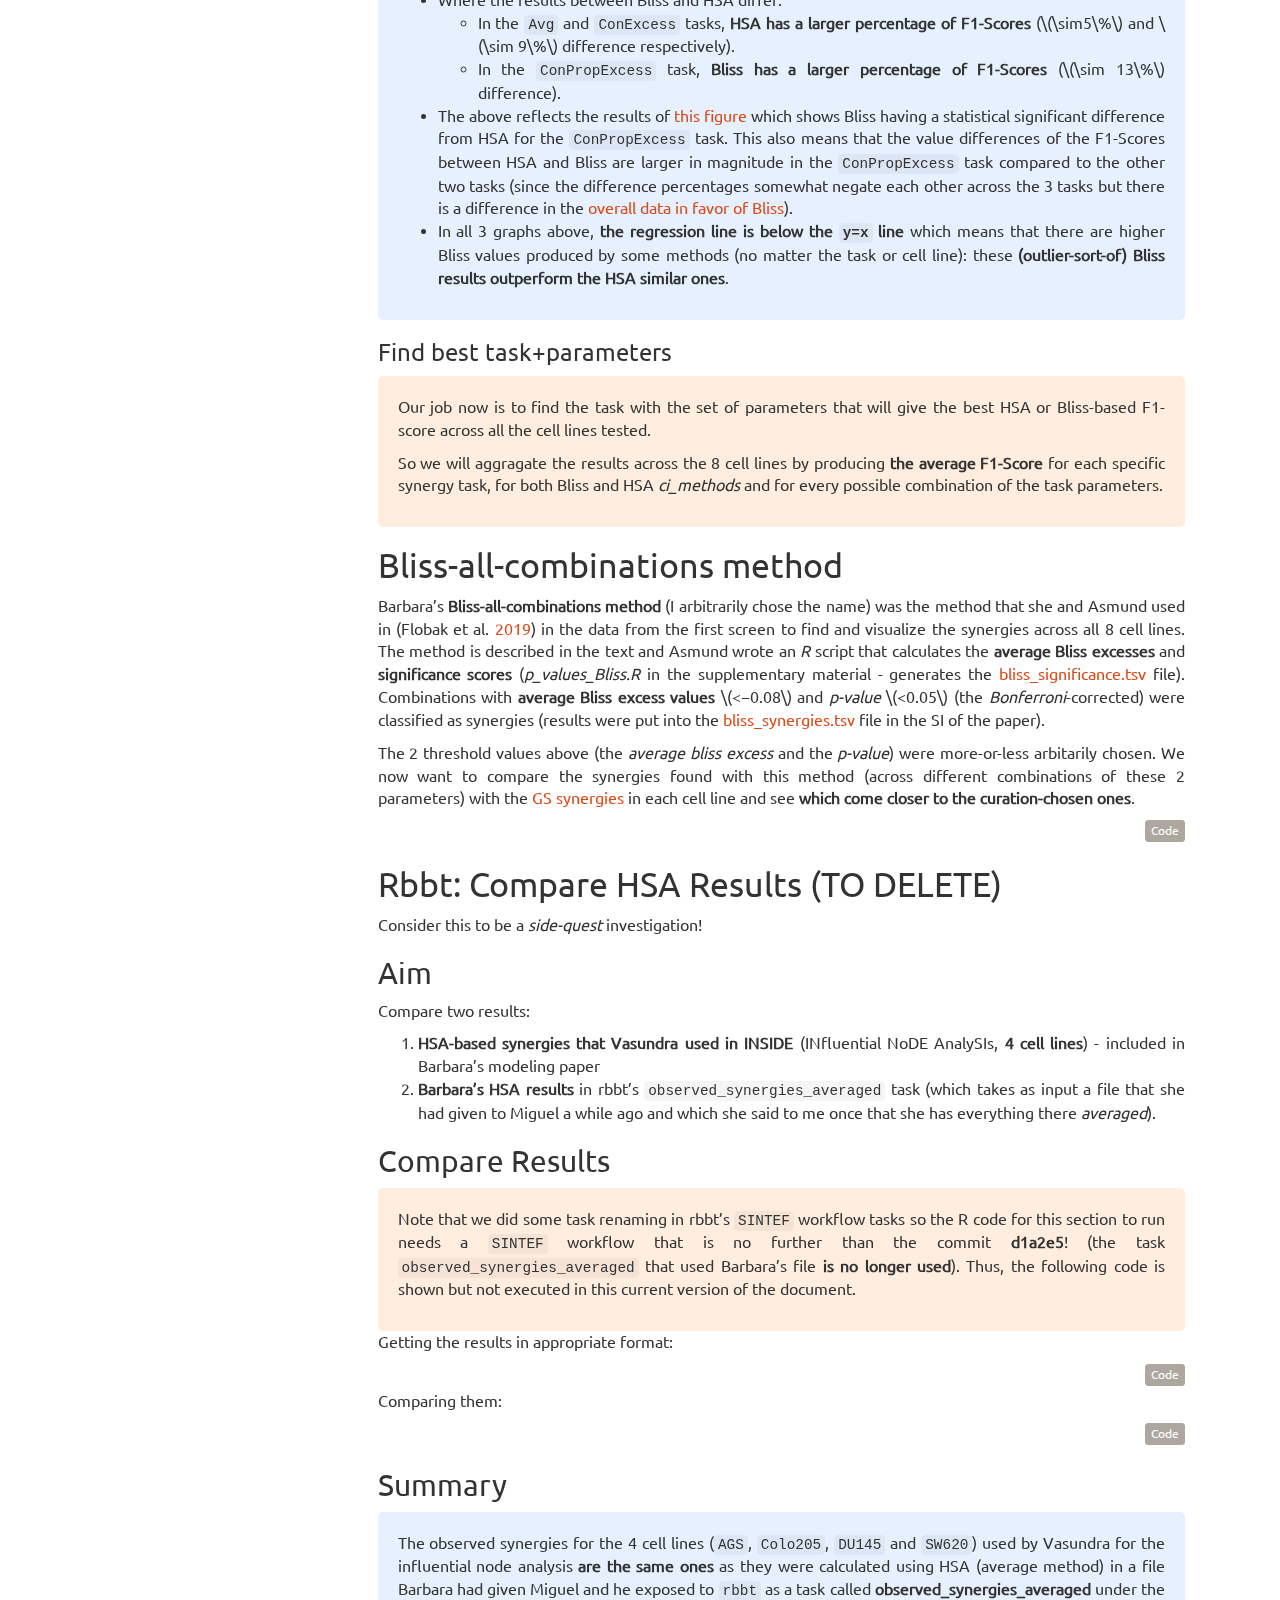
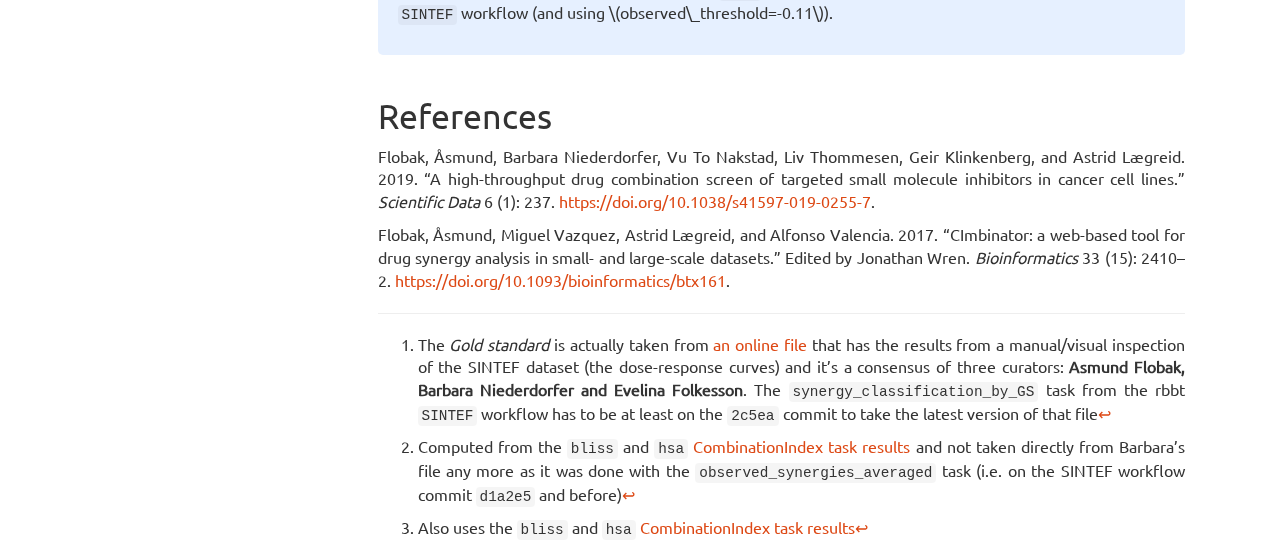
==== commit f9670d47: "updated docs" ====
--- a/docs/index.html
+++ b/docs/index.html
@@ -1638,7 +1638,7 @@
 
 <h1 class="title toc-ignore">SINTEF-dataset Observed Synergies</h1>
 <h4 class="author"><a href="https://github.com/bblodfon">John Zobolas</a></h4>
-<h4 class="date">Last updated: 06 March, 2020</h4>
+<h4 class="date">Last updated: 09 March, 2020</h4>
 
 </div>
 
@@ -1654,7 +1654,20 @@
 <div id="summary" class="section level1 unnumbered">
 <h1>Summary</h1>
 <div class="green-box">
-<p>Something in here!</p>
+<ul>
+<li>Bliss-related methods produce <a href="#bvsa">higher F1-Scores overall</a> (matching closer the Gold-Standard synergies per cell line) than the HSA-related ones. This difference in favor of Bliss:
+<ul>
+<li>Is <strong>independent of the cell line</strong> (see <a href="#bliss-vs-hsa-seperate-tasks">Bliss vs HSA (Seperate Tasks)</a>).</li>
+<li>It <strong>depends on the task</strong> that is <a href="#bvhpt">used</a>**: <code>ConPropExcess</code> results (F1-Scores) are higher for Bliss than for HSA, compared to the other 2 tasks where there is no statistically significant difference.</li>
+</ul></li>
+<li><a href="#bliss-vs-hsa-correlation">Bliss correlates with HSA</a>:
+<ul>
+<li>The <strong>more sophisticated the task</strong> (complexity increases in tasks as: <code>Avg</code> &lt; <code>ConExcess</code> &lt; <code>ConPropExcess</code>), the <strong>higher the correlation between Bliss and HSA</strong>.</li>
+<li>In the <code>Avg</code> and <code>ConExcess tasks</code>, HSA has a larger percentage of F1-Scores (∼5% and ∼9% more than Bliss respectively).</li>
+<li>In the <code>ConPropExcess</code> task, Bliss has a larger percentage of F1-Scores (∼13% more compared to HSA).</li>
+<li>The regression lines are below the <code>y=x</code> line: no matter the cell line or task, <strong>there are always some Bliss-related methods that produce higher F1-Scores than the corresponding HSA ones</strong>.</li>
+</ul></li>
+</ul>
 </div>
 </div>
 <div id="input" class="section level1 unnumbered">
@@ -1796,18 +1809,21 @@
 <pre class="r"><code>res.data = as_tibble(readRDS(file = &quot;res_data.rds&quot;))</code></pre>
 <p>So, the results consist of the <a href="#scoring-synergy-methods">F1-scores</a> for every possible combination of:</p>
 <ul>
-<li><span class="math inline">\(3\)</span> <a href="#synergy-methods">SINTEF tasks</a> (Avg, ConExcess, ConPropExcess)</li>
+<li><span class="math inline">\(3\)</span> <a href="#synergy-methods">SINTEF tasks</a> (<strong>Avg, ConExcess, ConPropExcess</strong>)</li>
 <li><span class="math inline">\(2\)</span> <em>ci_methods</em> (<strong>Bliss and HSA</strong>)</li>
 </ul>
-<p>and parameters (if applicable to each task):</p>
+<p>and parameters (applicable to specific tasks):</p>
 <ul>
 <li><span class="math inline">\(5\)</span> <em>consecutive_excess_count</em>’s (1-5)</li>
 <li><span class="math inline">\(51\)</span> <em>excess_threshold</em>’s (from <span class="math inline">\(0\)</span> to <span class="math inline">\(-0.5\)</span> with a step of <span class="math inline">\(-0.01\)</span>) and</li>
 <li><span class="math inline">\(33\)</span> <em>excess_proportional_threshold</em>’s (from <span class="math inline">\(0\)</span> to <span class="math inline">\(0.8\)</span> with a <span class="math inline">\(0.025\)</span> step).</li>
 </ul>
-<div id="bliss-vs-hsa" class="section level3">
-<h3>Bliss vs HSA</h3>
-<p>Let’s first compare the two mathematical models that were used in the calculation of synergies. We will do that across all possible tasks, cell lines and parameters (to get a general idea), as well per cell line and method tested.</p>
+<div id="bliss-vs-hsa-general-comparison" class="section level3">
+<h3>Bliss vs HSA (General Comparison)</h3>
+<p>Let’s compare <strong>from the raw data</strong> (so not matching them exactly parameter-to-parameter) the two mathematical models that were used in the calculation of synergies. First, we will do that across all possible tasks, cell lines and parameters:</p>
+<div id="bvsa">
+
+</div>
 <pre class="r"><code>ggboxplot(data = res.data, x = &quot;ci_method&quot;, y = &quot;f1.score&quot;, 
   title = &quot;Bliss vs HSA across all cell lines, tasks and parameters&quot;,
   xlab = &quot;Synergy Method&quot;, ylab = &quot;F1-Score&quot;, color = &quot;ci_method&quot;,
@@ -1818,7 +1834,10 @@
 <p>Seems that there is a <strong>small difference in favor of the bliss-related tasks</strong></p>
 </div>
 <p><br></p>
-<p>Let’s check if the same trend can be seen when we split the data per cell line:</p>
+<p>Let’s check if the same trend can be seen when we split the raw data per cell line:</p>
+<div id="bvhpcl">
+
+</div>
 <pre class="r"><code>ggboxplot(data = res.data, x = &quot;cell_line&quot;, y = &quot;f1.score&quot;, fill = &quot;ci_method&quot;,
   title = &quot;Bliss vs HSA per cell line across all tasks and parameters&quot;,
   xlab = &quot;Cell lines&quot;, ylab = &quot;F1-Score&quot;, palette = c(&quot;#E41A1C&quot;, &quot;#4DAF4A&quot;)) + 
@@ -1832,27 +1851,27 @@
 </ul>
 </div>
 <p><br></p>
-<p>Grouping the data per task we have:</p>
+Grouping the data per task we have:
+<div id="bvhpt">
+
+</div>
 <pre class="r"><code>ggboxplot(data = res.data, x = &quot;task&quot;, y = &quot;f1.score&quot;, fill = &quot;ci_method&quot;,
   title = &quot;Bliss vs HSA per SINTEF task, across all cell lines and parameters&quot;,
   xlab = &quot;Tasks&quot;, ylab = &quot;F1-Score&quot;, palette = c(&quot;#E41A1C&quot;, &quot;#4DAF4A&quot;)) + 
   stat_compare_means(aes(group = ci_method), label = &quot;p.signif&quot;)</code></pre>
 <p><img src="[data-uri]" width="672" style="display: block; margin: auto;" /></p>
-<p>Keeping only the <code>F1-Scores</code> that are larger than <span class="math inline">\(0.5\)</span> we have:</p>
-<pre class="r"><code>ggboxplot(data = res.data %&gt;% filter(f1.score &gt; 0.5), x = &quot;task&quot;, y = &quot;f1.score&quot;, fill = &quot;ci_method&quot;,
-  title = &quot;Bliss vs HSA per SINTEF task, across all cell lines and parameters&quot;,
-  xlab = &quot;Tasks&quot;, ylab = &quot;F1-Score&quot;, palette = c(&quot;#E41A1C&quot;, &quot;#4DAF4A&quot;)) + 
-  stat_compare_means(aes(group = ci_method), label = &quot;p.signif&quot;)</code></pre>
-<p><img src="[data-uri]" width="672" style="display: block; margin: auto;" /></p>
 <div class="blue-box">
 <ul>
-<li>The tasks classified <strong>from best performing to worst</strong> are: <strong>Avg &gt; ConExcessTasks &gt; ConPropExcess</strong></li>
-<li>There are no parameter combinations in the <code>ConPropExcess</code> task for any cell line that produce synergies matching exactly the curated standard synergies in that cell line (<code>F1-Score</code> equal to <span class="math inline">\(1\)</span>)</li>
-<li>There is seems to be <strong>no strong statistical difference between Bliss and HSA in each task</strong></li>
+<li>There are no parameter combinations in the <code>ConPropExcess</code> task for any cell line that produce synergies matching exactly the curated standard synergies in that cell line (<code>F1-Score</code> equal to <span class="math inline">\(1\)</span>).</li>
+<li>There is <strong>no statistical difference between Bliss and HSA</strong> in the <code>Avg</code> and <code>ConExcess</code> tasks.</li>
+<li><strong>Bliss has a statistical significant difference from HSA</strong> in the <code>ConPropExcess</code> task.</li>
 </ul>
 </div>
 <p><br></p>
-<p>We will now compare Bliss vs HSA synergy methods for each different task in separate graphs. This will allow us to observe <strong>if in each task there is indeed this small Bliss advantage over HSA, or if it actually depends more on each cell line</strong>:</p>
+</div>
+<div id="bliss-vs-hsa-seperate-tasks" class="section level3">
+<h3>Bliss vs HSA (Seperate Tasks)</h3>
+<p>We will now compare Bliss vs HSA synergy methods for each different task in separate graphs. This will allow us to observe <strong>if in each task there is a small Bliss advantage over HSA, or if it actually depends more on each cell line</strong>:</p>
 <pre class="r"><code>ggboxplot(data = res.data %&gt;% filter(task == &quot;Avg&quot;), x = &quot;cell_line&quot;, y = &quot;f1.score&quot;, 
   fill = &quot;ci_method&quot;, title = &quot;Bliss vs HSA per cell line (Task: Avg)&quot;,
   xlab = &quot;Cell lines&quot;, ylab = &quot;F1-Score&quot;, palette = c(&quot;#E41A1C&quot;, &quot;#4DAF4A&quot;)) + 
@@ -1873,13 +1892,112 @@
 <p><img src="[data-uri]